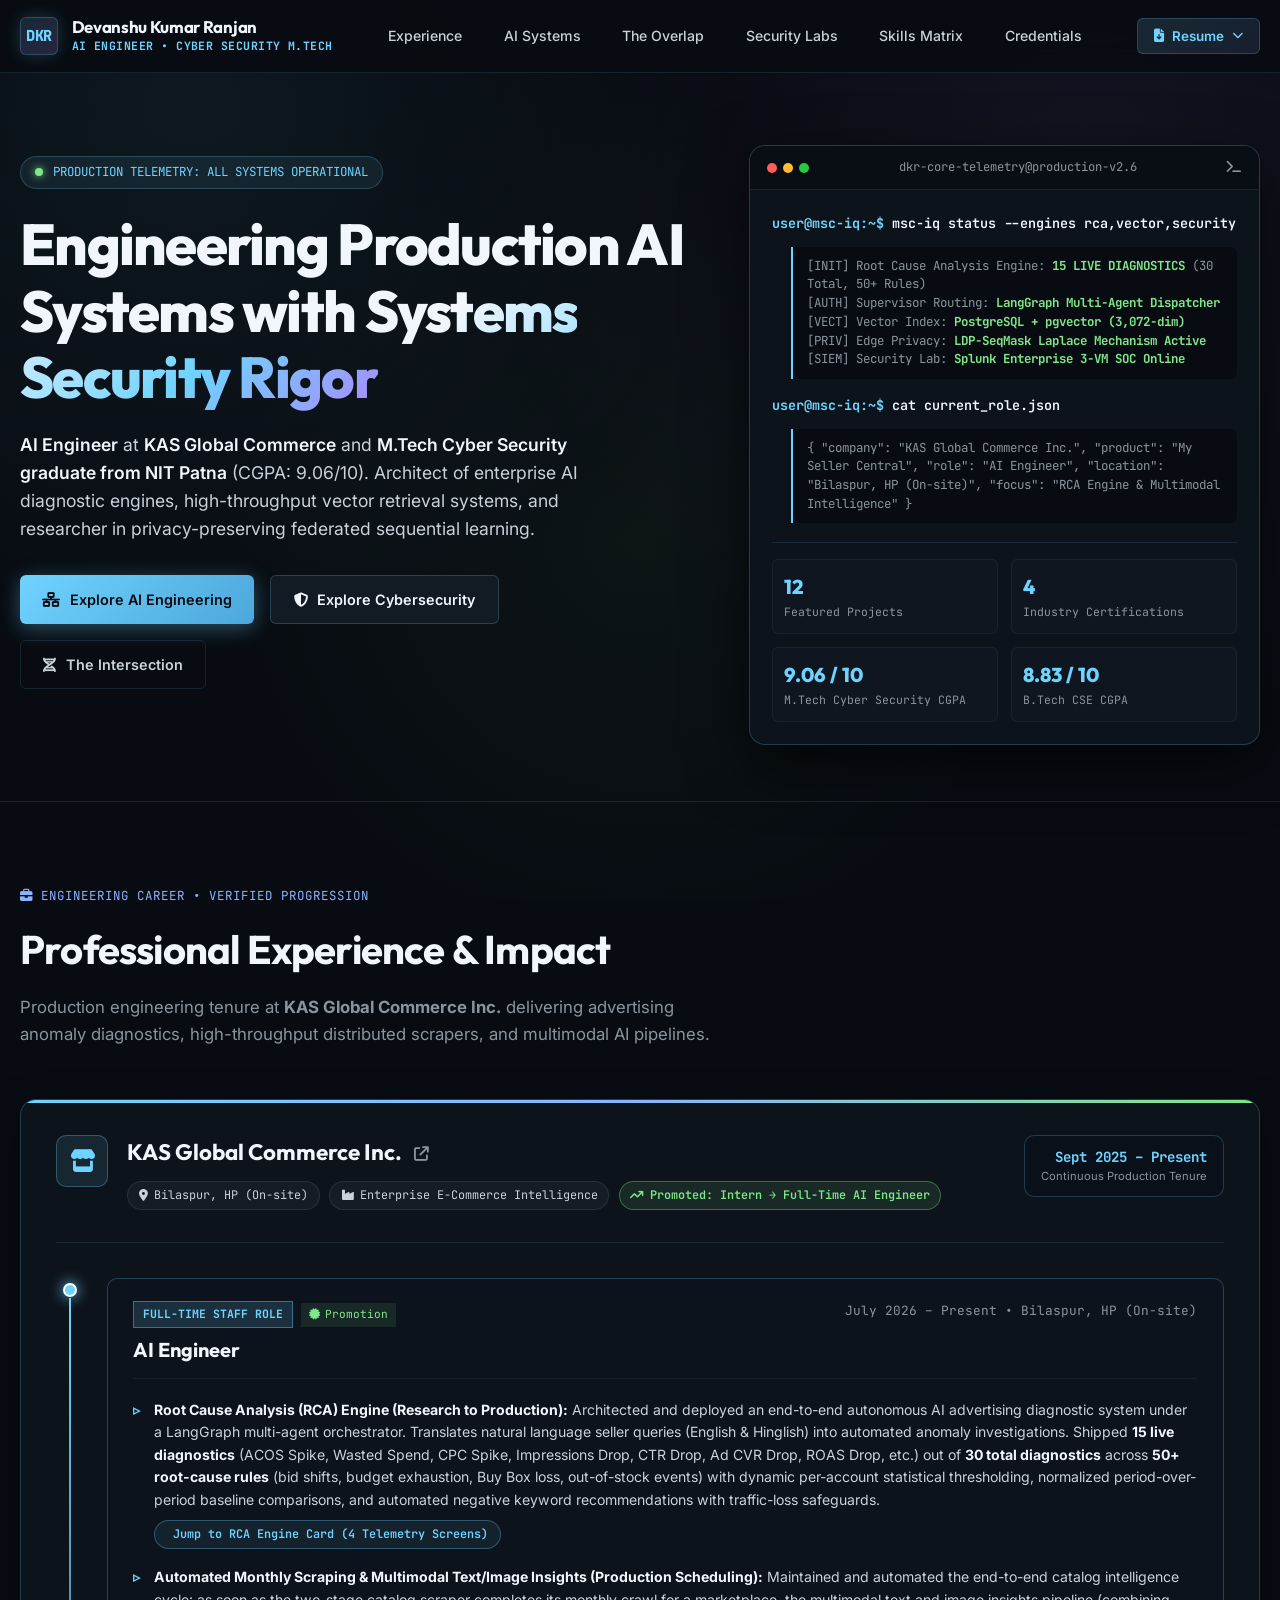
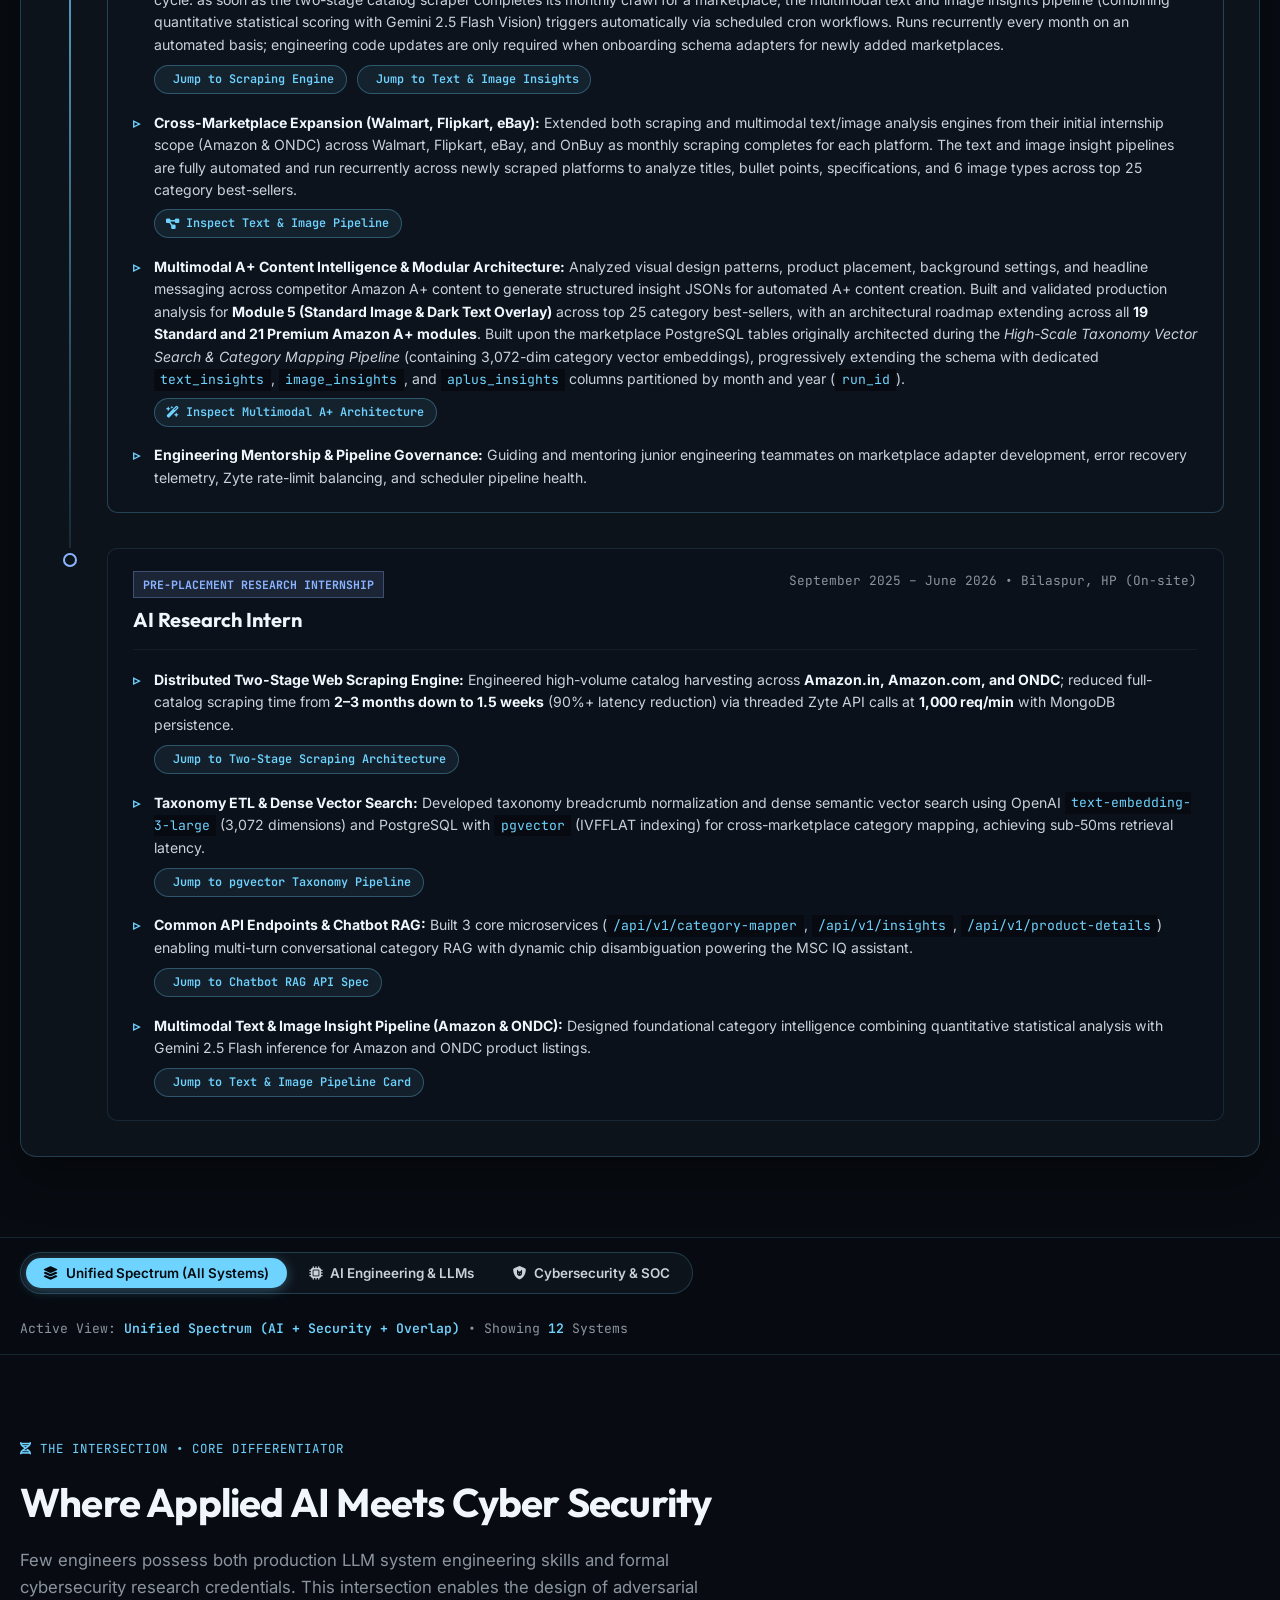
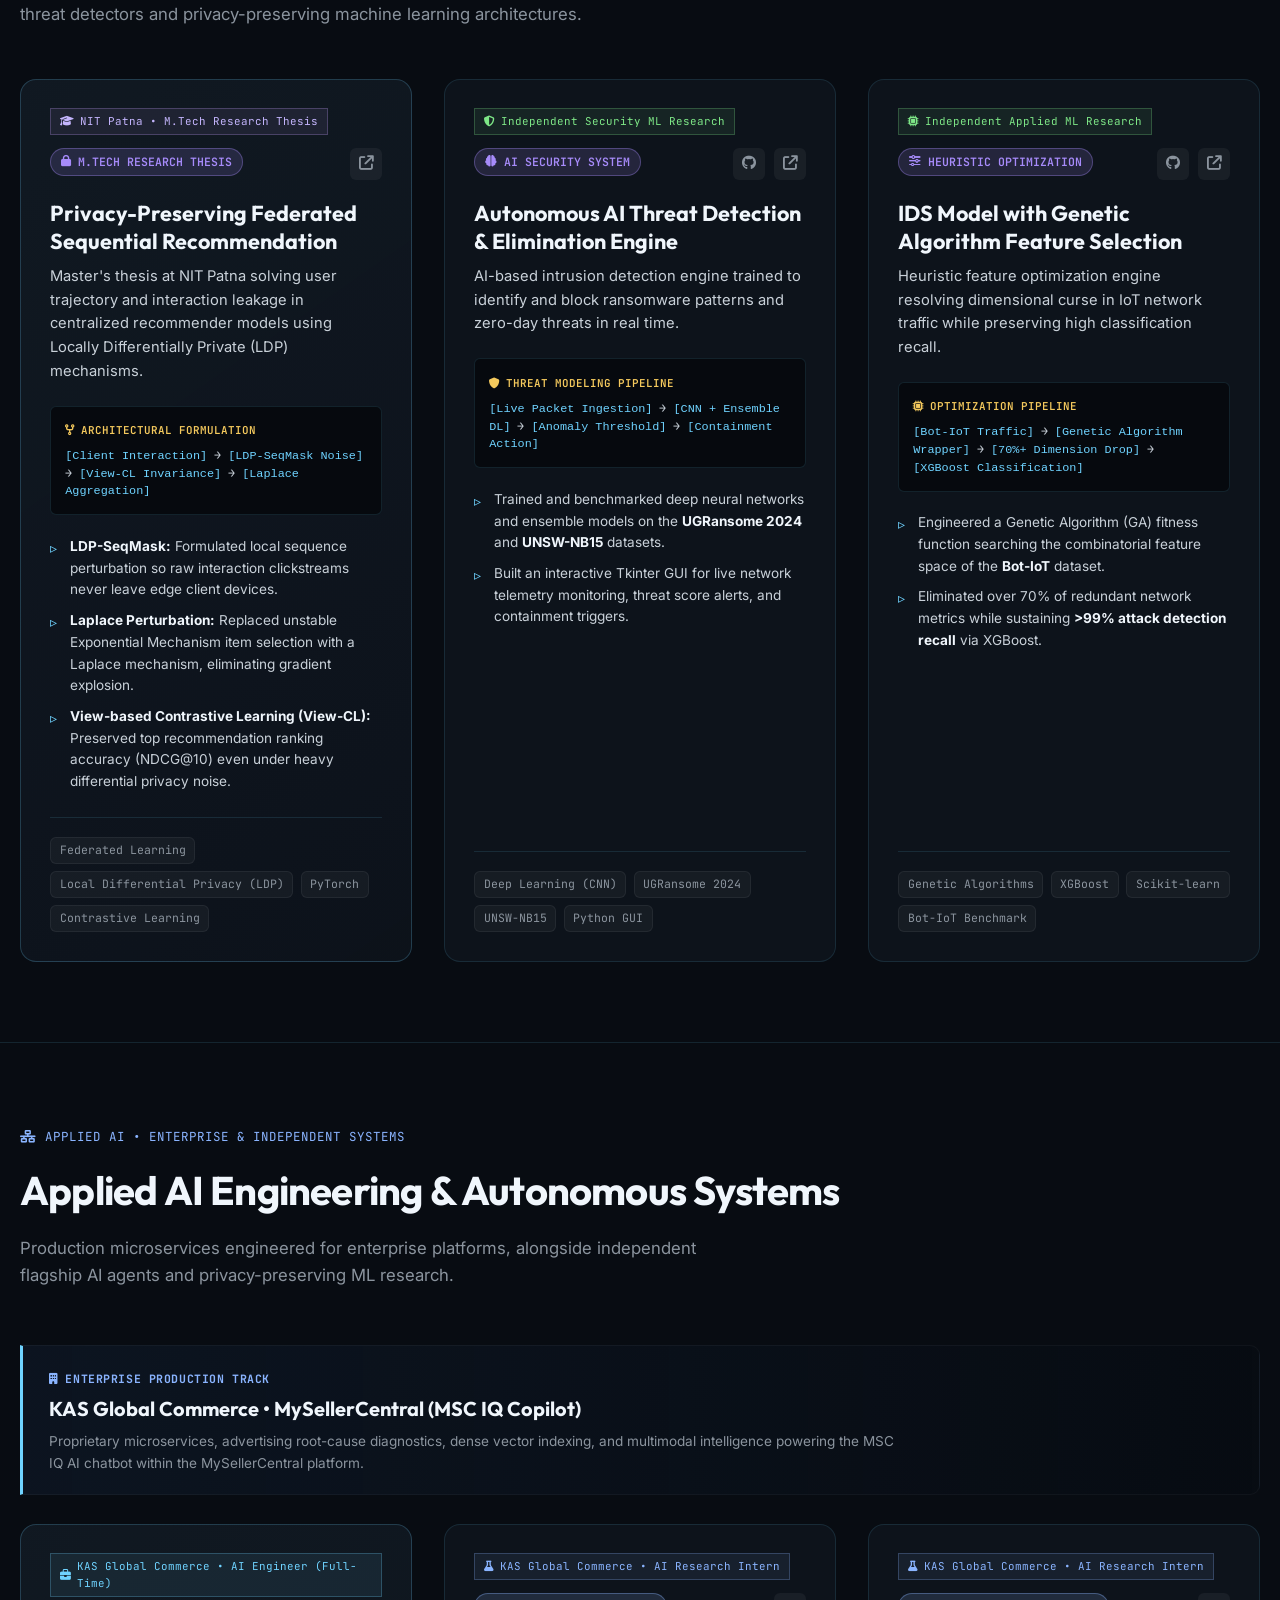
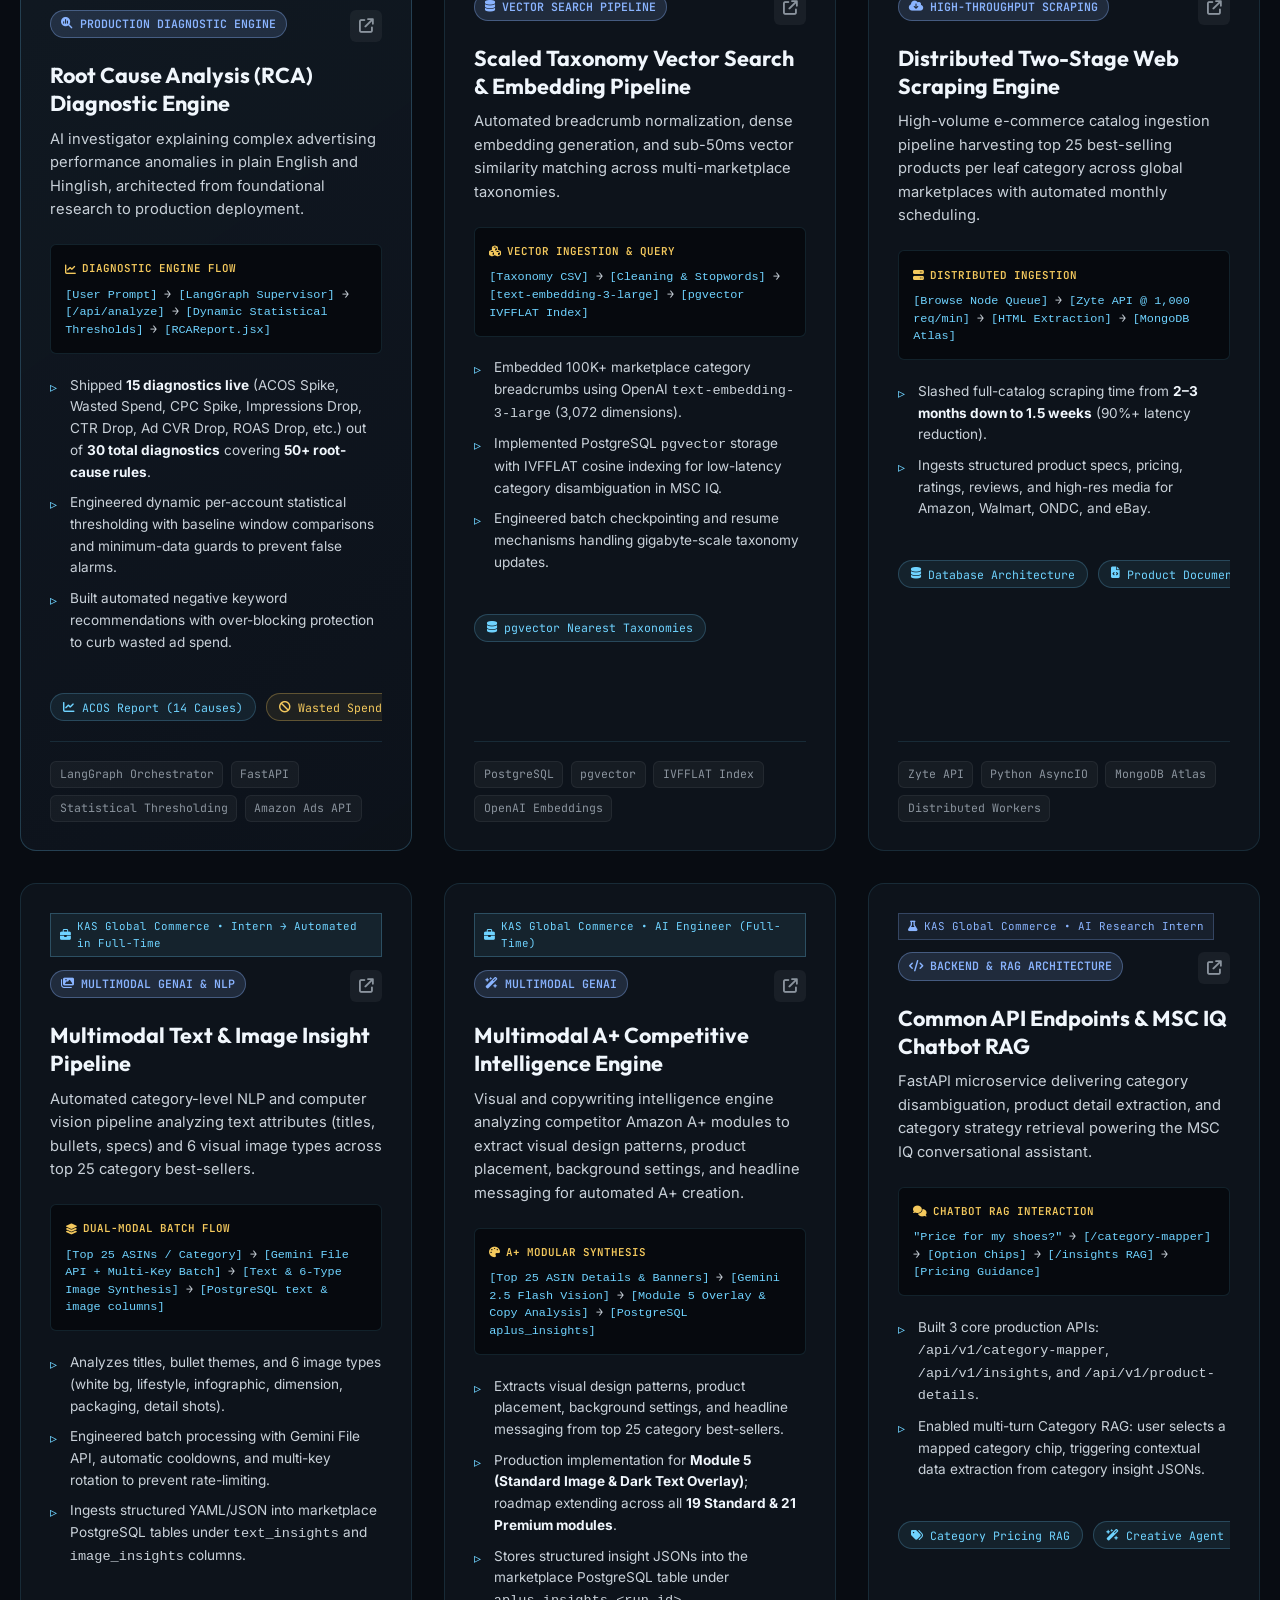
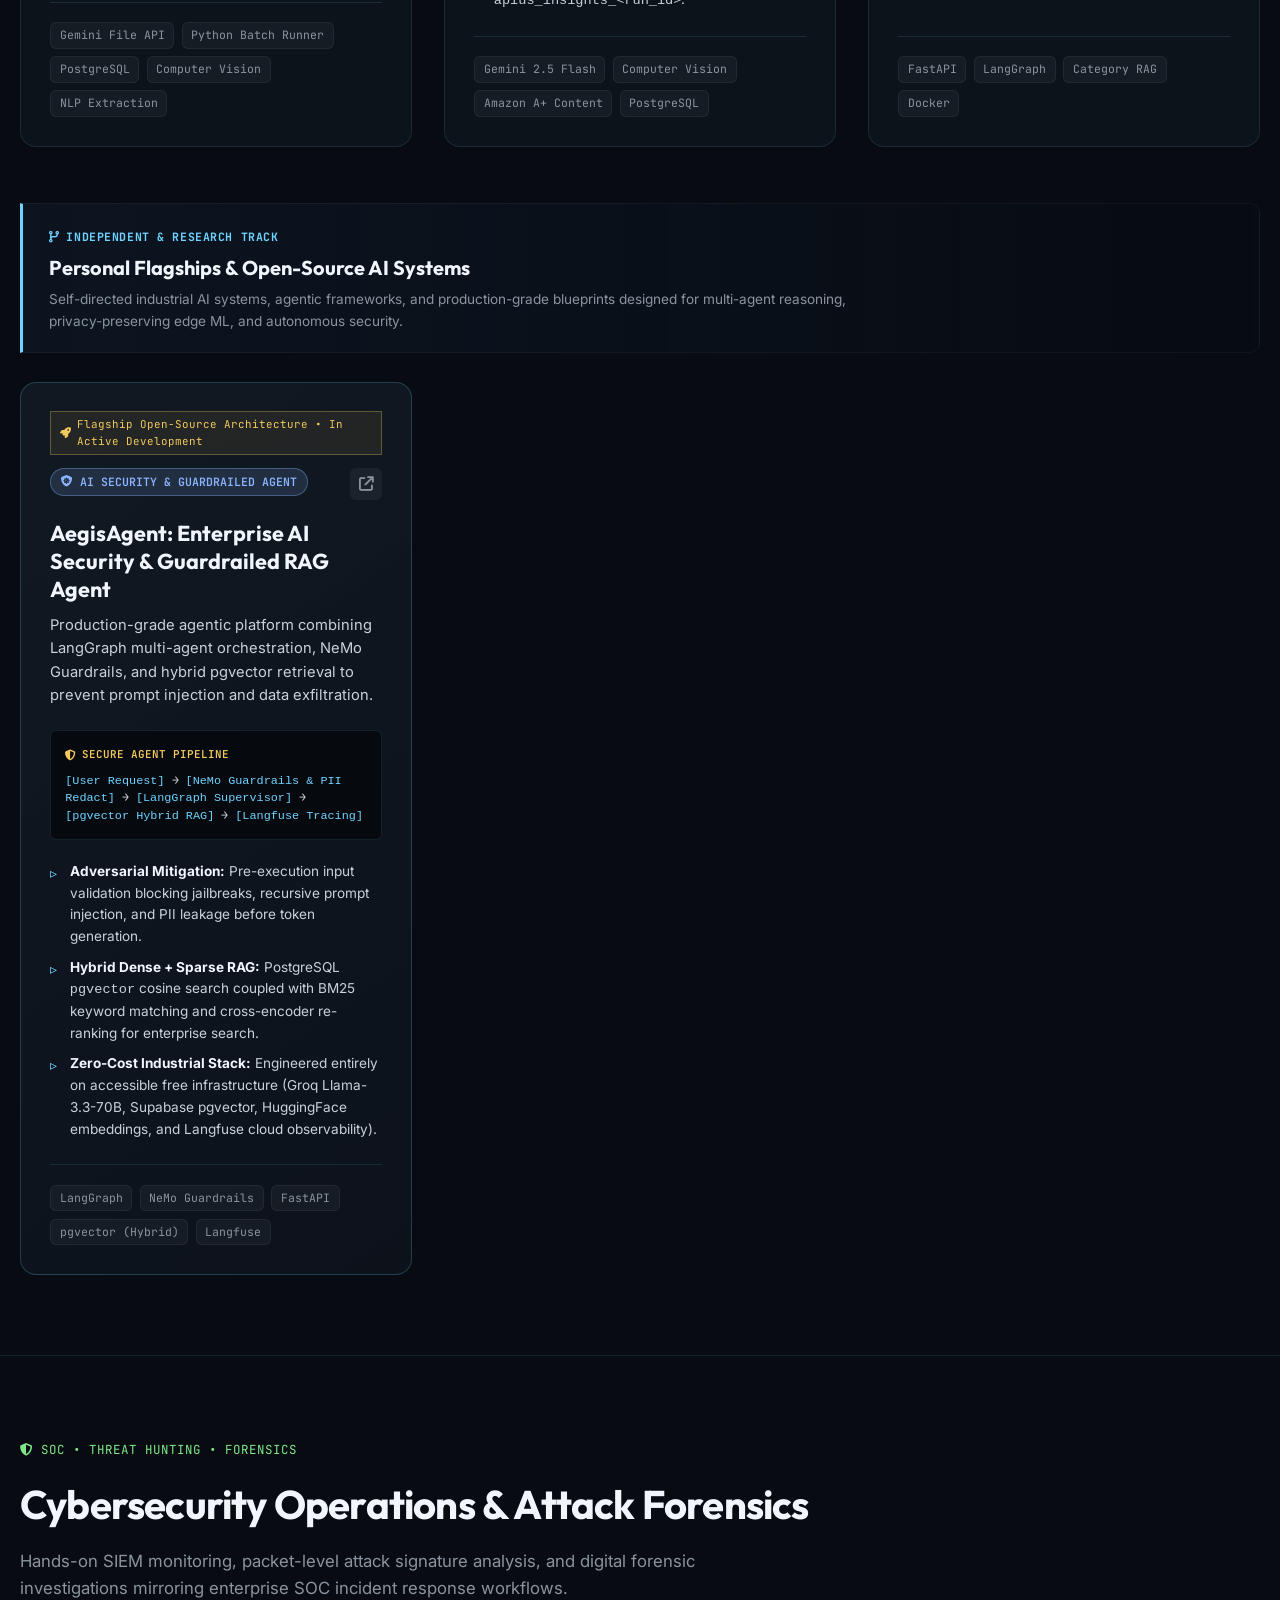
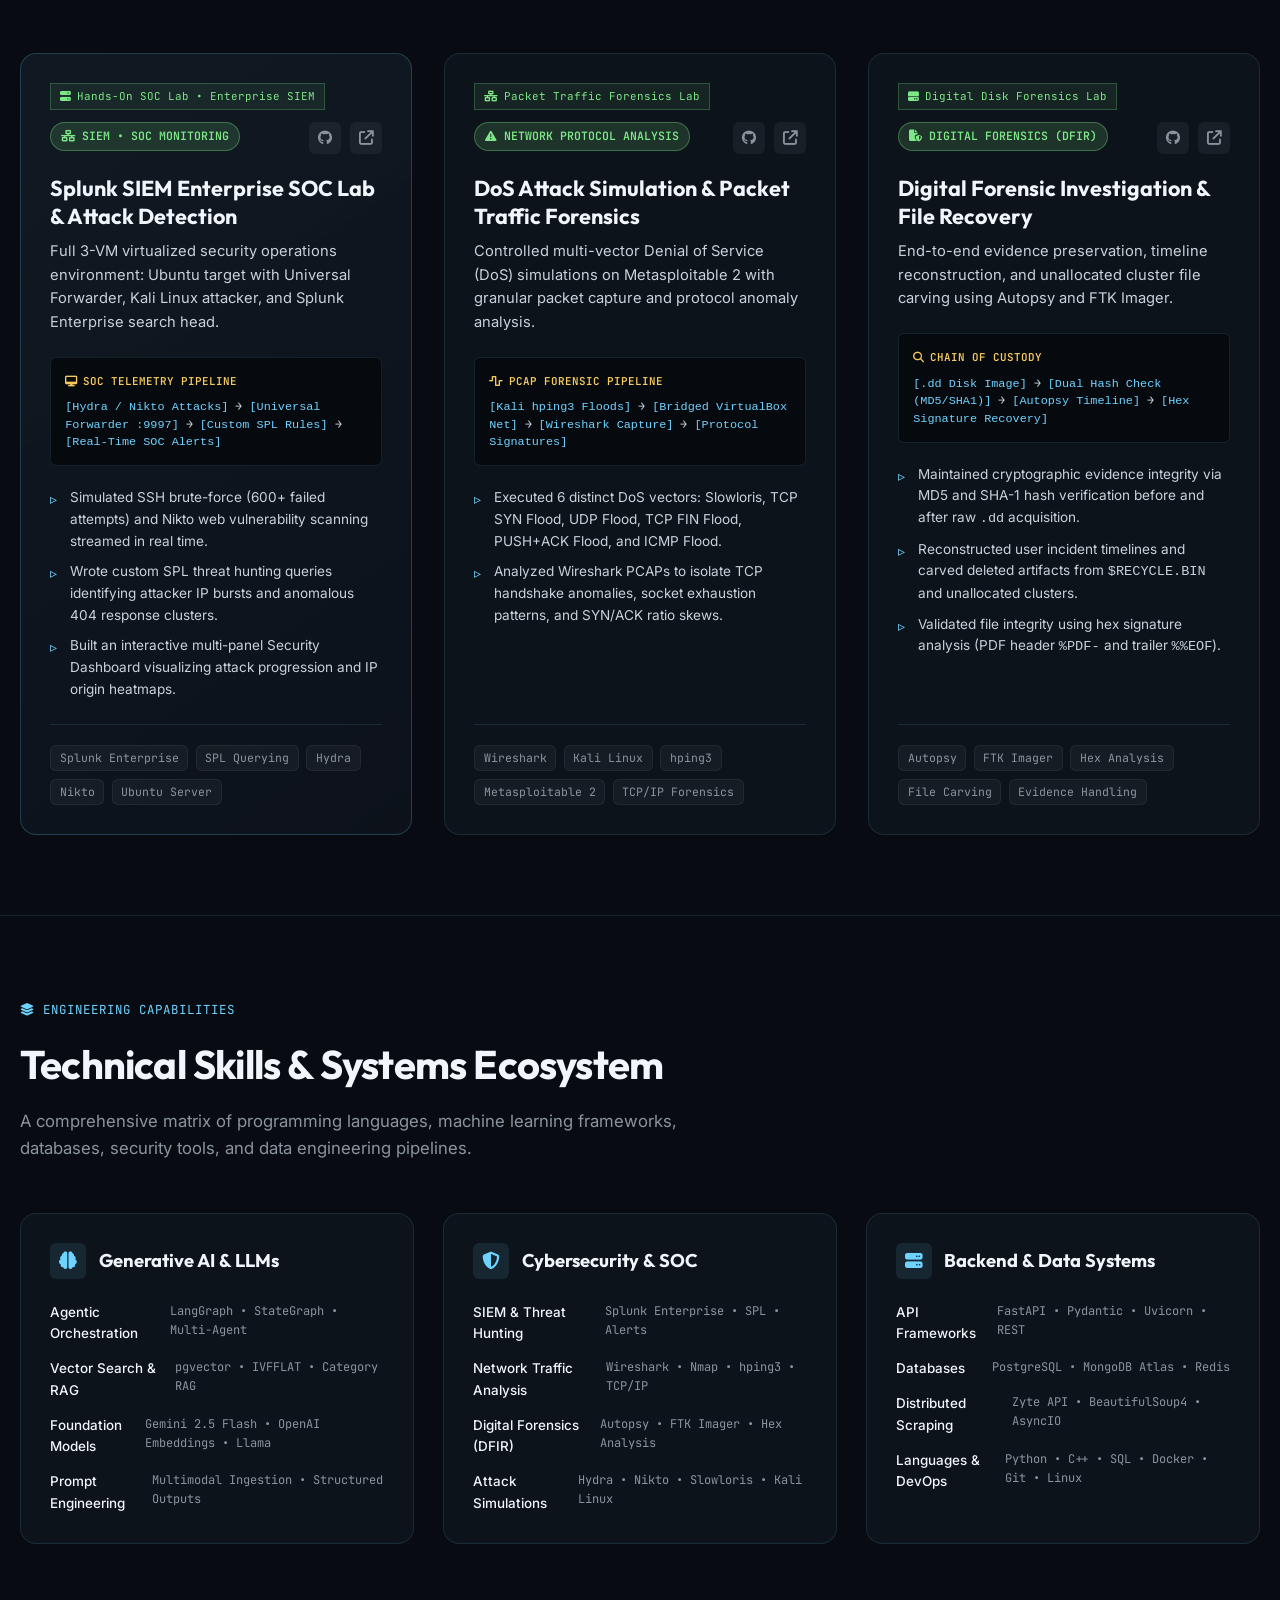
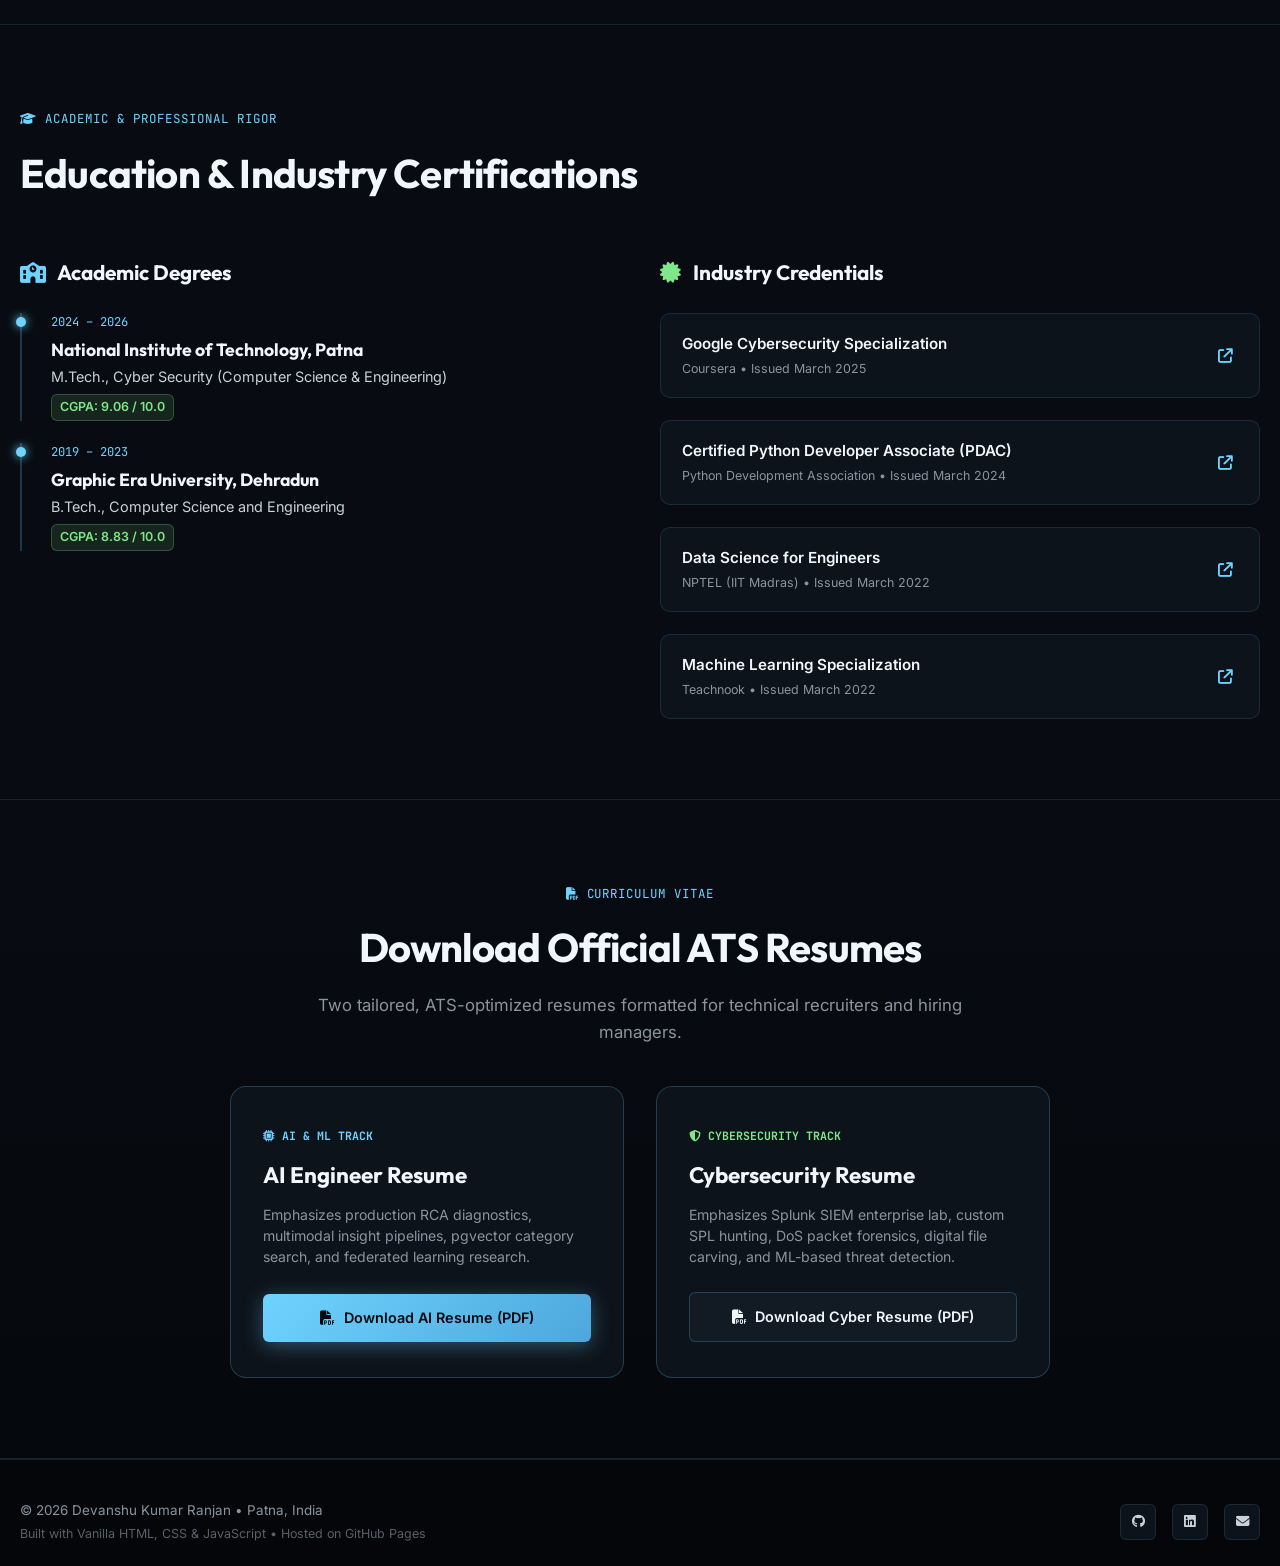
==== index.html @ bfce2e18 "fix: replace unrendered LaTeX formula in RCA card with clean statistical thresholding terminology" ====
<!DOCTYPE html>
<html lang="en">
<head>
  <meta charset="UTF-8">
  <meta name="viewport" content="width=device-width, initial-scale=1.0">
  <title>Devanshu Kumar Ranjan | AI Engineer & Cyber Security Specialist</title>
  <meta name="description" content="Production AI Engineer and M.Tech Cyber Security graduate from NIT Patna. Specialized in enterprise LLM diagnostics, vector search, distributed data pipelines, and privacy-preserving federated learning.">
  <meta name="author" content="Devanshu Kumar Ranjan">
  <link rel="icon" type="image/svg+xml" href="favicon.svg">

  <!-- Google Fonts -->
  <link rel="preconnect" href="https://fonts.googleapis.com">
  <link rel="preconnect" href="https://fonts.gstatic.com" crossorigin>
  <link href="https://fonts.googleapis.com/css2?family=Inter:wght@400;500;600;700&family=JetBrains+Mono:wght@400;500;700&family=Outfit:wght@600;700;800&display=swap" rel="stylesheet">

  <!-- FontAwesome Icons -->
  <link rel="stylesheet" href="https://cdnjs.cloudflare.com/ajax/libs/font-awesome/6.4.0/css/all.min.css">

  <!-- Custom Styles -->
  <link rel="stylesheet" href="style.css">
</head>
<body>

  <!-- ========================================================================
       SITE HEADER & NAVIGATION
       ======================================================================== -->
  <header class="site-header">
    <div class="container nav-container">
      <a href="#hero" class="brand" aria-label="Devanshu Kumar Ranjan Home">
        <div class="brand-icon">DKR</div>
        <div class="brand-text">
          <span class="brand-name">Devanshu Kumar Ranjan</span>
          <span class="brand-role">AI Engineer &bull; Cyber Security M.Tech</span>
        </div>
      </a>

      <nav aria-label="Main Navigation">
        <ul class="nav-links">
          <li><a href="#experience" class="nav-link">Experience</a></li>
          <li><a href="#ai-systems" class="nav-link">AI Systems</a></li>
          <li><a href="#intersection" class="nav-link">The Overlap</a></li>
          <li><a href="#security-labs" class="nav-link">Security Labs</a></li>
          <li><a href="#skills" class="nav-link">Skills Matrix</a></li>
          <li><a href="#credentials" class="nav-link">Credentials</a></li>
        </ul>
      </nav>

      <div class="nav-actions">
        <!-- Dual Resume Dropdown -->
        <div class="dropdown">
          <button class="btn-resume" id="resumeDropdownToggle" aria-haspopup="true" aria-expanded="false">
            <i class="fa-solid fa-file-arrow-down"></i>
            <span>Resume</span>
            <i class="fa-solid fa-chevron-down" style="font-size: 0.7rem;"></i>
          </button>
          <div class="dropdown-menu" aria-labelledby="resumeDropdownToggle">
            <a href="assets/resumes/Devanshu_AI_Resume.pdf" class="dropdown-item" download="Devanshu_AI_Resume.pdf" target="_blank" rel="noopener noreferrer">
              <i class="fa-solid fa-microchip" style="color: var(--ai-blue); margin-top: 3px;"></i>
              <div class="dropdown-item-content">
                <span class="dropdown-item-title">AI Engineer Resume (PDF)</span>
                <span class="dropdown-item-desc">Targeted for LLM, ML &amp; AI Systems Roles</span>
              </div>
            </a>
            <a href="assets/resumes/Devanshu_Cybersecurity_Resume.pdf" class="dropdown-item" download="Devanshu_Cybersecurity_Resume.pdf" target="_blank" rel="noopener noreferrer">
              <i class="fa-solid fa-shield-halved" style="color: var(--green); margin-top: 3px;"></i>
              <div class="dropdown-item-content">
                <span class="dropdown-item-title">Cybersecurity Resume (PDF)</span>
                <span class="dropdown-item-desc">Targeted for SOC, SIEM &amp; Security Roles</span>
              </div>
            </a>
          </div>
        </div>

        <button class="mobile-nav-toggle" aria-label="Toggle navigation menu">
          <i class="fa-solid fa-bars"></i>
        </button>
      </div>
    </div>
  </header>

  <main>
    <!-- ========================================================================
         HERO SECTION: COMMAND CENTER
         ======================================================================== -->
    <section class="hero-section" id="hero">
      <div class="container hero-grid">
        <div class="hero-content">
          <div class="hero-badge-wrap">
            <div class="status-dot"></div>
            <span>PRODUCTION TELEMETRY: ALL SYSTEMS OPERATIONAL</span>
          </div>

          <h1 class="hero-title">
            Engineering Production AI Systems with <span class="hero-gradient-text">Systems Security Rigor</span>
          </h1>

          <p class="hero-subtitle">
            <strong>AI Engineer</strong> at <strong>KAS Global Commerce</strong> and <strong>M.Tech Cyber Security graduate from NIT Patna</strong> (CGPA: 9.06/10). Architect of enterprise AI diagnostic engines, high-throughput vector retrieval systems, and researcher in privacy-preserving federated sequential learning.
          </p>

          <div class="hero-ctas">
            <a href="#ai-systems" class="btn btn-primary">
              <i class="fa-solid fa-network-wired"></i>
              <span>Explore AI Engineering</span>
            </a>
            <a href="#security-labs" class="btn btn-secondary">
              <i class="fa-solid fa-shield-halved"></i>
              <span>Explore Cybersecurity</span>
            </a>
            <a href="#intersection" class="btn btn-outline">
              <i class="fa-solid fa-dna"></i>
              <span>The Intersection</span>
            </a>
          </div>
        </div>

        <!-- Hero Terminal Telemetry Card -->
        <div class="hero-terminal-card">
          <div class="terminal-header">
            <div class="terminal-dots">
              <div class="terminal-dot dot-red"></div>
              <div class="terminal-dot dot-yellow"></div>
              <div class="terminal-dot dot-green"></div>
            </div>
            <div class="terminal-title">dkr-core-telemetry@production-v2.6</div>
            <i class="fa-solid fa-terminal" style="color: var(--text-muted); font-size: 0.8rem;"></i>
          </div>
          <div class="terminal-body">
            <div class="terminal-line">
              <span class="term-prompt">user@msc-iq:~$</span>
              <span class="term-cmd">msc-iq status --engines rca,vector,security</span>
            </div>
            <div class="term-output">
              [INIT] Root Cause Analysis Engine: <b>15 LIVE DIAGNOSTICS</b> (30 Total, 50+ Rules)<br>
              [AUTH] Supervisor Routing: <b>LangGraph Multi-Agent Dispatcher</b><br>
              [VECT] Vector Index: <b>PostgreSQL + pgvector (3,072-dim)</b><br>
              [PRIV] Edge Privacy: <b>LDP-SeqMask Laplace Mechanism Active</b><br>
              [SIEM] Security Lab: <b>Splunk Enterprise 3-VM SOC Online</b>
            </div>
            <div class="terminal-line">
              <span class="term-prompt">user@msc-iq:~$</span>
              <span class="term-cmd">cat current_role.json</span>
            </div>
            <div class="term-output">
              { "company": "KAS Global Commerce Inc.", "product": "My Seller Central", "role": "AI Engineer", "location": "Bilaspur, HP (On-site)", "focus": "RCA Engine &amp; Multimodal Intelligence" }
            </div>

            <div class="term-metric-strip">
              <div class="metric-item">
                <div class="metric-num">12</div>
                <div class="metric-lbl">Featured Projects</div>
              </div>
              <div class="metric-item">
                <div class="metric-num">4</div>
                <div class="metric-lbl">Industry Certifications</div>
              </div>
              <div class="metric-item">
                <div class="metric-num">9.06 / 10</div>
                <div class="metric-lbl">M.Tech Cyber Security CGPA</div>
              </div>
              <div class="metric-item">
                <div class="metric-num">8.83 / 10</div>
                <div class="metric-lbl">B.Tech CSE CGPA</div>
              </div>
            </div>
          </div>
        </div>
      </div>
    </section>

    <!-- ========================================================================
         CAREER EXPERIENCE & PROGRESSION SECTION
         ======================================================================== -->
    <section id="experience">
      <div class="container">
        <div class="section-header">
          <div class="section-tag tag-ai">
            <i class="fa-solid fa-briefcase"></i>
            <span>Engineering Career &bull; Verified Progression</span>
          </div>
          <h2 class="section-title">Professional Experience &amp; Impact</h2>
          <p class="section-desc">
            Production engineering tenure at <strong>KAS Global Commerce Inc.</strong> delivering advertising anomaly diagnostics, high-throughput distributed scrapers, and multimodal AI pipelines.
          </p>
        </div>

        <div class="experience-card">
          <!-- Company Header -->
          <div class="experience-company-header">
            <div class="company-brand-info">
              <div class="company-logo-badge">
                <i class="fa-solid fa-store"></i>
              </div>
              <div>
                <div class="company-name-row">
                  <h3 class="company-name">KAS Global Commerce Inc.</h3>
                  <a href="https://www.kascommerce.com/" target="_blank" rel="noopener noreferrer" class="company-link" title="Visit KAS Global Commerce">
                    <i class="fa-solid fa-arrow-up-right-from-square"></i>
                  </a>
                </div>
                <div class="company-meta-row">
                  <span class="meta-pill"><i class="fa-solid fa-location-dot"></i> Bilaspur, HP (On-site)</span>
                  <span class="meta-pill"><i class="fa-solid fa-industry"></i> Enterprise E-Commerce Intelligence</span>
                  <span class="meta-pill promo-pill"><i class="fa-solid fa-arrow-trend-up"></i> Promoted: Intern &rarr; Full-Time AI Engineer</span>
                </div>
              </div>
            </div>
            <div class="company-tenure-badge">
              <span class="tenure-time">Sept 2025 – Present</span>
              <span class="tenure-label">Continuous Production Tenure</span>
            </div>
          </div>

          <!-- Progression Timeline -->
          <div class="career-timeline">
            <!-- Node 1: AI Engineer (Full-Time) -->
            <div class="timeline-entry active-role">
              <div class="timeline-marker">
                <div class="marker-dot current"></div>
                <div class="marker-line"></div>
              </div>
              <div class="timeline-body">
                <div class="role-header">
                  <div>
                    <div class="role-badge-row">
                      <span class="role-level-badge badge-fulltime">Full-Time Staff Role</span>
                      <span class="role-promotion-tag"><i class="fa-solid fa-certificate"></i> Promotion</span>
                    </div>
                    <h4 class="role-title">AI Engineer</h4>
                  </div>
                  <div class="role-period">July 2026 – Present &bull; Bilaspur, HP (On-site)</div>
                </div>

                <ul class="role-bullet-list">
                  <li>
                    <strong>Root Cause Analysis (RCA) Engine (Research to Production):</strong> Architected and deployed an end-to-end autonomous AI advertising diagnostic system under a LangGraph multi-agent orchestrator. Translates natural language seller queries (English &amp; Hinglish) into automated anomaly investigations. Shipped <strong>15 live diagnostics</strong> (ACOS Spike, Wasted Spend, CPC Spike, Impressions Drop, CTR Drop, Ad CVR Drop, ROAS Drop, etc.) out of <strong>30 total diagnostics</strong> across <strong>50+ root-cause rules</strong> (bid shifts, budget exhaustion, Buy Box loss, out-of-stock events) with dynamic per-account statistical thresholding, normalized period-over-period baseline comparisons, and automated negative keyword recommendations with traffic-loss safeguards.
                    <div class="exp-jump-row">
                      <a href="#proj-rca-engine" class="exp-jump-pill" data-target="proj-rca-engine">
                        <i class="fa-solid fa-arrow-down-right"></i> Jump to RCA Engine Card (4 Telemetry Screens)
                      </a>
                    </div>
                  </li>
                  <li>
                    <strong>Automated Monthly Scraping &amp; Multimodal Text/Image Insights (Production Scheduling):</strong> Maintained and automated the end-to-end catalog intelligence cycle: as soon as the two-stage catalog scraper completes its monthly crawl for a marketplace, the multimodal text and image insights pipeline (combining quantitative statistical scoring with Gemini 2.5 Flash Vision) triggers automatically via scheduled cron workflows. Runs recurrently every month on an automated basis; engineering code updates are only required when onboarding schema adapters for newly added marketplaces.
                    <div class="exp-jump-row">
                      <a href="#proj-scraper-engine" class="exp-jump-pill" data-target="proj-scraper-engine">
                        <i class="fa-solid fa-arrow-down-right"></i> Jump to Scraping Engine
                      </a>
                      <a href="#proj-text-image-insights" class="exp-jump-pill" data-target="proj-text-image-insights" style="margin-left: 0.4rem;">
                        <i class="fa-solid fa-arrow-down-right"></i> Jump to Text &amp; Image Insights
                      </a>
                    </div>
                  </li>
                  <li>
                    <strong>Cross-Marketplace Expansion (Walmart, Flipkart, eBay):</strong> Extended both scraping and multimodal text/image analysis engines from their initial internship scope (Amazon &amp; ONDC) across Walmart, Flipkart, eBay, and OnBuy as monthly scraping completes for each platform. The text and image insight pipelines are fully automated and run recurrently across newly scraped platforms to analyze titles, bullet points, specifications, and 6 image types across top 25 category best-sellers.
                    <div class="exp-jump-row">
                      <a href="#proj-text-image-insights" class="exp-jump-pill" data-target="proj-text-image-insights">
                        <i class="fa-solid fa-diagram-project"></i> Inspect Text &amp; Image Pipeline
                      </a>
                    </div>
                  </li>
                  <li>
                    <strong>Multimodal A+ Content Intelligence &amp; Modular Architecture:</strong> Analyzed visual design patterns, product placement, background settings, and headline messaging across competitor Amazon A+ content to generate structured insight JSONs for automated A+ content creation. Built and validated production analysis for <strong>Module 5 (Standard Image &amp; Dark Text Overlay)</strong> across top 25 category best-sellers, with an architectural roadmap extending across all <strong>19 Standard and 21 Premium Amazon A+ modules</strong>. Built upon the marketplace PostgreSQL tables originally architected during the <em>High-Scale Taxonomy Vector Search &amp; Category Mapping Pipeline</em> (containing 3,072-dim category vector embeddings), progressively extending the schema with dedicated <code>text_insights</code>, <code>image_insights</code>, and <code>aplus_insights</code> columns partitioned by month and year (<code>run_id</code>).
                    <div class="exp-jump-row">
                      <a href="#proj-aplus-engine" class="exp-jump-pill" data-target="proj-aplus-engine">
                        <i class="fa-solid fa-wand-magic-sparkles"></i> Inspect Multimodal A+ Architecture
                      </a>
                    </div>
                  </li>
                  <li>
                    <strong>Engineering Mentorship &amp; Pipeline Governance:</strong> Guiding and mentoring junior engineering teammates on marketplace adapter development, error recovery telemetry, Zyte rate-limit balancing, and scheduler pipeline health.
                  </li>
                </ul>
              </div>
            </div>

            <!-- Node 2: AI Research Intern -->
            <div class="timeline-entry">
              <div class="timeline-marker">
                <div class="marker-dot"></div>
              </div>
              <div class="timeline-body">
                <div class="role-header">
                  <div>
                    <div class="role-badge-row">
                      <span class="role-level-badge badge-intern">Pre-Placement Research Internship</span>
                    </div>
                    <h4 class="role-title">AI Research Intern</h4>
                  </div>
                  <div class="role-period">September 2025 – June 2026 &bull; Bilaspur, HP (On-site)</div>
                </div>

                <ul class="role-bullet-list">
                  <li>
                    <strong>Distributed Two-Stage Web Scraping Engine:</strong> Engineered high-volume catalog harvesting across <strong>Amazon.in, Amazon.com, and ONDC</strong>; reduced full-catalog scraping time from <strong>2–3 months down to 1.5 weeks</strong> (90%+ latency reduction) via threaded Zyte API calls at <strong>1,000 req/min</strong> with MongoDB persistence.
                    <div class="exp-jump-row">
                      <a href="#proj-scraper-engine" class="exp-jump-pill" data-target="proj-scraper-engine">
                        <i class="fa-solid fa-arrow-down-right"></i> Jump to Two-Stage Scraping Architecture
                      </a>
                    </div>
                  </li>
                  <li>
                    <strong>Taxonomy ETL &amp; Dense Vector Search:</strong> Developed taxonomy breadcrumb normalization and dense semantic vector search using OpenAI <code>text-embedding-3-large</code> (3,072 dimensions) and PostgreSQL with <code>pgvector</code> (IVFFLAT indexing) for cross-marketplace category mapping, achieving sub-50ms retrieval latency.
                    <div class="exp-jump-row">
                      <a href="#proj-vector-taxonomy" class="exp-jump-pill" data-target="proj-vector-taxonomy">
                        <i class="fa-solid fa-arrow-down-right"></i> Jump to pgvector Taxonomy Pipeline
                      </a>
                    </div>
                  </li>
                  <li>
                    <strong>Common API Endpoints &amp; Chatbot RAG:</strong> Built 3 core microservices (<code>/api/v1/category-mapper</code>, <code>/api/v1/insights</code>, <code>/api/v1/product-details</code>) enabling multi-turn conversational category RAG with dynamic chip disambiguation powering the MSC IQ assistant.
                    <div class="exp-jump-row">
                      <a href="#proj-common-api" class="exp-jump-pill" data-target="proj-common-api">
                        <i class="fa-solid fa-arrow-down-right"></i> Jump to Chatbot RAG API Spec
                      </a>
                    </div>
                  </li>
                  <li>
                    <strong>Multimodal Text &amp; Image Insight Pipeline (Amazon &amp; ONDC):</strong> Designed foundational category intelligence combining quantitative statistical analysis with Gemini 2.5 Flash inference for Amazon and ONDC product listings.
                    <div class="exp-jump-row">
                      <a href="#proj-text-image-insights" class="exp-jump-pill" data-target="proj-text-image-insights">
                        <i class="fa-solid fa-arrow-down-right"></i> Jump to Text &amp; Image Pipeline Card
                      </a>
                    </div>
                  </li>
                </ul>
              </div>
            </div>
          </div>
        </div>
      </div>
    </section>

    <!-- ========================================================================
         INTERACTIVE SPECTRUM CONTROLLER (MODE SWITCHER)
         ======================================================================== -->
    <div class="mode-switcher-bar">
      <div class="container mode-switcher-container">
        <div class="mode-tabs" role="tablist" aria-label="Portfolio Track Filter">
          <button class="mode-tab active" data-mode="all" role="tab" aria-selected="true">
            <i class="fa-solid fa-layer-group"></i>
            <span>Unified Spectrum (All Systems)</span>
          </button>
          <button class="mode-tab" data-mode="ai" role="tab" aria-selected="false">
            <i class="fa-solid fa-microchip"></i>
            <span>AI Engineering &amp; LLMs</span>
          </button>
          <button class="mode-tab" data-mode="security" role="tab" aria-selected="false">
            <i class="fa-solid fa-shield-cat"></i>
            <span>Cybersecurity &amp; SOC</span>
          </button>
        </div>

        <div class="mode-indicator-text">
          Active View: <span id="currentModeLabel">Unified Spectrum (AI + Security + Overlap)</span> &bull; Showing <span id="visibleProjectCount">12</span> Systems
        </div>
      </div>
    </div>

    <!-- ========================================================================
         SECTION 1: THE INTERSECTION (CORE EDGE / OVERLAP)
         ======================================================================== -->
    <section id="intersection">
      <div class="container">
        <div class="section-header">
          <div class="section-tag">
            <i class="fa-solid fa-dna"></i>
            <span>The Intersection &bull; Core Differentiator</span>
          </div>
          <h2 class="section-title">Where Applied AI Meets Cyber Security</h2>
          <p class="section-desc">
            Few engineers possess both production LLM system engineering skills and formal cybersecurity research credentials. This intersection enables the design of adversarial threat detectors and privacy-preserving machine learning architectures.
          </p>
        </div>

        <div class="cards-grid">
          <!-- Project 1: M.Tech Dissertation -->
          <article class="project-card featured-card" id="proj-thesis-recsys" data-category="overlap" data-project="mtech-dissertation">
            <div class="provenance-badge badge-research">
              <i class="fa-solid fa-graduation-cap"></i> NIT Patna &bull; M.Tech Research Thesis
            </div>
            <div class="project-card-header">
              <span class="project-type-badge badge-overlap">
                <i class="fa-solid fa-lock"></i>
                M.Tech Research Thesis
              </span>
              <div class="project-links">
                <button class="project-icon-link inspect-spec-btn" data-project="mtech-dissertation" title="Inspect Deep-Dive Case Study">
                  <i class="fa-solid fa-arrow-up-right-from-square"></i>
                </button>
              </div>
            </div>

            <h3 class="project-title">Privacy-Preserving Federated Sequential Recommendation</h3>
            <p class="project-desc">
              Master's thesis at NIT Patna solving user trajectory and interaction leakage in centralized recommender models using Locally Differentially Private (LDP) mechanisms.
            </p>

            <div class="blueprint-box">
              <div class="blueprint-badge"><i class="fa-solid fa-code-fork"></i> ARCHITECTURAL FORMULATION</div>
              <div class="blueprint-flow">
                <code>[Client Interaction]</code> &rarr; <code>[LDP-SeqMask Noise]</code> &rarr; <code>[View-CL Invariance]</code> &rarr; <code>[Laplace Aggregation]</code>
              </div>
            </div>

            <ul class="project-highlights">
              <li><strong>LDP-SeqMask:</strong> Formulated local sequence perturbation so raw interaction clickstreams never leave edge client devices.</li>
              <li><strong>Laplace Perturbation:</strong> Replaced unstable Exponential Mechanism item selection with a Laplace mechanism, eliminating gradient explosion.</li>
              <li><strong>View-based Contrastive Learning (View-CL):</strong> Preserved top recommendation ranking accuracy (NDCG@10) even under heavy differential privacy noise.</li>
            </ul>

            <div class="tech-stack">
              <span class="tech-tag">Federated Learning</span>
              <span class="tech-tag">Local Differential Privacy (LDP)</span>
              <span class="tech-tag">PyTorch</span>
              <span class="tech-tag">Contrastive Learning</span>
            </div>
          </article>

          <!-- Project 2: Autonomous AI Threat Detection Engine -->
          <article class="project-card" id="proj-ai-threat-engine" data-category="overlap" data-project="hermes-ids">
            <div class="provenance-badge badge-personal">
              <i class="fa-solid fa-shield-halved"></i> Independent Security ML Research
            </div>
            <div class="project-card-header">
              <span class="project-type-badge badge-overlap">
                <i class="fa-solid fa-brain"></i>
                AI Security System
              </span>
              <div class="project-links">
                <a href="https://github.com/devanshukranjan/AI-Cybersecurity-Portfolio/tree/main/ai-intrusion-detection/hermes-ids" target="_blank" rel="noopener noreferrer" class="project-icon-link" title="GitHub Repository">
                  <i class="fa-brands fa-github"></i>
                </a>
                <button class="project-icon-link inspect-spec-btn" data-project="hermes-ids" title="Inspect Deep-Dive Case Study">
                  <i class="fa-solid fa-arrow-up-right-from-square"></i>
                </button>
              </div>
            </div>

            <h3 class="project-title">Autonomous AI Threat Detection &amp; Elimination Engine</h3>
            <p class="project-desc">
              AI-based intrusion detection engine trained to identify and block ransomware patterns and zero-day threats in real time.
            </p>

            <div class="blueprint-box">
              <div class="blueprint-badge"><i class="fa-solid fa-shield"></i> THREAT MODELING PIPELINE</div>
              <div class="blueprint-flow">
                <code>[Live Packet Ingestion]</code> &rarr; <code>[CNN + Ensemble DL]</code> &rarr; <code>[Anomaly Threshold]</code> &rarr; <code>[Containment Action]</code>
              </div>
            </div>

            <ul class="project-highlights">
              <li>Trained and benchmarked deep neural networks and ensemble models on the <strong>UGRansome 2024</strong> and <strong>UNSW-NB15</strong> datasets.</li>
              <li>Built an interactive Tkinter GUI for live network telemetry monitoring, threat score alerts, and containment triggers.</li>
            </ul>

            <div class="tech-stack">
              <span class="tech-tag">Deep Learning (CNN)</span>
              <span class="tech-tag">UGRansome 2024</span>
              <span class="tech-tag">UNSW-NB15</span>
              <span class="tech-tag">Python GUI</span>
            </div>
          </article>

          <!-- Project 3: GA-Optimized Bot-IoT IDS -->
          <article class="project-card" id="proj-ga-ids" data-category="overlap" data-project="bot-iot-ga-ids">
            <div class="provenance-badge badge-personal">
              <i class="fa-solid fa-microchip"></i> Independent Applied ML Research
            </div>
            <div class="project-card-header">
              <span class="project-type-badge badge-overlap">
                <i class="fa-solid fa-sliders"></i>
                Heuristic Optimization
              </span>
              <div class="project-links">
                <a href="https://github.com/devanshukranjan/AI-Cybersecurity-Portfolio/tree/main/ai-intrusion-detection/bot-iot-ga-ids" target="_blank" rel="noopener noreferrer" class="project-icon-link" title="GitHub Repository">
                  <i class="fa-brands fa-github"></i>
                </a>
                <button class="project-icon-link inspect-spec-btn" data-project="bot-iot-ga-ids" title="Inspect Deep-Dive Case Study">
                  <i class="fa-solid fa-arrow-up-right-from-square"></i>
                </button>
              </div>
            </div>

            <h3 class="project-title">IDS Model with Genetic Algorithm Feature Selection</h3>
            <p class="project-desc">
              Heuristic feature optimization engine resolving dimensional curse in IoT network traffic while preserving high classification recall.
            </p>

            <div class="blueprint-box">
              <div class="blueprint-badge"><i class="fa-solid fa-microchip"></i> OPTIMIZATION PIPELINE</div>
              <div class="blueprint-flow">
                <code>[Bot-IoT Traffic]</code> &rarr; <code>[Genetic Algorithm Wrapper]</code> &rarr; <code>[70%+ Dimension Drop]</code> &rarr; <code>[XGBoost Classification]</code>
              </div>
            </div>

            <ul class="project-highlights">
              <li>Engineered a Genetic Algorithm (GA) fitness function searching the combinatorial feature space of the <strong>Bot-IoT</strong> dataset.</li>
              <li>Eliminated over 70% of redundant network metrics while sustaining <strong>&gt;99% attack detection recall</strong> via XGBoost.</li>
            </ul>

            <div class="tech-stack">
              <span class="tech-tag">Genetic Algorithms</span>
              <span class="tech-tag">XGBoost</span>
              <span class="tech-tag">Scikit-learn</span>
              <span class="tech-tag">Bot-IoT Benchmark</span>
            </div>
          </article>
        </div>
      </div>
    </section>

    <!-- ========================================================================
         SECTION 2: APPLIED AI & PRODUCTION SYSTEMS (COMPANY CASE STUDIES)
         ======================================================================== -->
    <section id="ai-systems">
      <div class="container">
        <div class="section-header">
          <div class="section-tag tag-ai">
            <i class="fa-solid fa-network-wired"></i>
            <span>Applied AI &bull; Enterprise &amp; Independent Systems</span>
          </div>
          <h2 class="section-title">Applied AI Engineering &amp; Autonomous Systems</h2>
          <p class="section-desc">
            Production microservices engineered for enterprise platforms, alongside independent flagship AI agents and privacy-preserving ML research.
          </p>
        </div>

        <!-- AI Track Sub-Division Banner: Enterprise Production Systems -->
        <div class="track-subdivision-header">
          <div class="subdivision-title-wrap">
            <span class="subdivision-kicker"><i class="fa-solid fa-building"></i> ENTERPRISE PRODUCTION TRACK</span>
            <h3 class="subdivision-heading">KAS Global Commerce &bull; MySellerCentral (MSC IQ Copilot)</h3>
          </div>
          <p class="subdivision-desc">
            Proprietary microservices, advertising root-cause diagnostics, dense vector indexing, and multimodal intelligence powering the MSC IQ AI chatbot within the MySellerCentral platform.
          </p>
        </div>

        <div class="cards-grid">
          <!-- Project 4: RCA Engine -->
          <article class="project-card featured-card" id="proj-rca-engine" data-category="ai" data-project="rca-engine">
            <div class="provenance-badge badge-fulltime">
              <i class="fa-solid fa-briefcase"></i> KAS Global Commerce &bull; AI Engineer (Full-Time)
            </div>

            <div class="project-card-header">
              <span class="project-type-badge badge-ai">
                <i class="fa-solid fa-magnifying-glass-chart"></i>
                Production Diagnostic Engine
              </span>
              <div class="project-links">
                <button class="project-icon-link inspect-spec-btn" data-project="rca-engine" title="Inspect Deep-Dive Case Study">
                  <i class="fa-solid fa-arrow-up-right-from-square"></i>
                </button>
              </div>
            </div>

            <h3 class="project-title">Root Cause Analysis (RCA) Diagnostic Engine</h3>
            <p class="project-desc">
              AI investigator explaining complex advertising performance anomalies in plain English and Hinglish, architected from foundational research to production deployment.
            </p>

            <div class="blueprint-box">
              <div class="blueprint-badge"><i class="fa-solid fa-chart-line"></i> DIAGNOSTIC ENGINE FLOW</div>
              <div class="blueprint-flow">
                <code>[User Prompt]</code> &rarr; <code>[LangGraph Supervisor]</code> &rarr; <code>[/api/analyze]</code> &rarr; <code>[Dynamic Statistical Thresholds]</code> &rarr; <code>[RCAReport.jsx]</code>
              </div>
            </div>

            <ul class="project-highlights">
              <li>Shipped <strong>15 diagnostics live</strong> (ACOS Spike, Wasted Spend, CPC Spike, Impressions Drop, CTR Drop, Ad CVR Drop, ROAS Drop, etc.) out of <strong>30 total diagnostics</strong> covering <strong>50+ root-cause rules</strong>.</li>
              <li>Engineered dynamic per-account statistical thresholding with baseline window comparisons and minimum-data guards to prevent false alarms.</li>
              <li>Built automated negative keyword recommendations with over-blocking protection to curb wasted ad spend.</li>
            </ul>

            <div class="screenshot-preview-strip">
              <button class="screenshot-thumb-btn open-lightbox-btn" data-img="assets/screenshots/acos_spike_this_year.png" data-title="ACOS Annual Spike Investigation Report (Amazon.com)" data-query="Query: Why did my ACOS spike this year?">
                <i class="fa-solid fa-chart-line"></i> ACOS Report (14 Causes)
              </button>
              <button class="screenshot-thumb-btn btn-amber open-lightbox-btn" data-img="assets/screenshots/wasted_spend.png" data-title="Wasted Ad Spend &amp; Negative Keywords (Amazon.com)" data-query="Query: Where am I wasting ad spend?">
                <i class="fa-solid fa-ban"></i> Wasted Spend ($77.87 Flagged)
              </button>
              <button class="screenshot-thumb-btn open-lightbox-btn" data-img="assets/screenshots/acos_spike_hindi.png" data-title="Hinglish Query Processing (Amazon.com)" data-query="Query: ACOS kyu badha pichle hafte?">
                <i class="fa-solid fa-language"></i> Hinglish Anomaly Check
              </button>
              <button class="screenshot-thumb-btn open-lightbox-btn" data-img="assets/screenshots/cpc_spike.png" data-title="CPC Cost Per Click Baseline Evaluation" data-query="Query: Why did my CPC increase this month?">
                <i class="fa-solid fa-arrow-trend-down"></i> CPC Spike Check
              </button>
            </div>

            <div class="tech-stack">
              <span class="tech-tag">LangGraph Orchestrator</span>
              <span class="tech-tag">FastAPI</span>
              <span class="tech-tag">Statistical Thresholding</span>
              <span class="tech-tag">Amazon Ads API</span>
            </div>
          </article>

          <!-- Project 5: Taxonomy Embedding Pipeline -->
          <article class="project-card" id="proj-vector-taxonomy" data-category="ai" data-project="category-mapper">
            <div class="provenance-badge badge-intern">
              <i class="fa-solid fa-flask"></i> KAS Global Commerce &bull; AI Research Intern
            </div>

            <div class="project-card-header">
              <span class="project-type-badge badge-ai">
                <i class="fa-solid fa-database"></i>
                Vector Search Pipeline
              </span>
              <div class="project-links">
                <button class="project-icon-link inspect-spec-btn" data-project="category-mapper" title="Inspect Deep-Dive Case Study">
                  <i class="fa-solid fa-arrow-up-right-from-square"></i>
                </button>
              </div>
            </div>

            <h3 class="project-title">Scaled Taxonomy Vector Search &amp; Embedding Pipeline</h3>
            <p class="project-desc">
              Automated breadcrumb normalization, dense embedding generation, and sub-50ms vector similarity matching across multi-marketplace taxonomies.
            </p>

            <div class="blueprint-box">
              <div class="blueprint-badge"><i class="fa-solid fa-cubes"></i> VECTOR INGESTION &amp; QUERY</div>
              <div class="blueprint-flow">
                <code>[Taxonomy CSV]</code> &rarr; <code>[Cleaning &amp; Stopwords]</code> &rarr; <code>[text-embedding-3-large]</code> &rarr; <code>[pgvector IVFFLAT Index]</code>
              </div>
            </div>

            <ul class="project-highlights">
              <li>Embedded 100K+ marketplace category breadcrumbs using OpenAI <code>text-embedding-3-large</code> (3,072 dimensions).</li>
              <li>Implemented PostgreSQL <code>pgvector</code> storage with IVFFLAT cosine indexing for low-latency category disambiguation in MSC IQ.</li>
              <li>Engineered batch checkpointing and resume mechanisms handling gigabyte-scale taxonomy updates.</li>
            </ul>

            <div class="screenshot-preview-strip">
              <button class="screenshot-thumb-btn open-lightbox-btn" data-img="assets/screenshots/taxonomy_vector_mapping.png" data-title="pgvector Cosine Retrieval &amp; Category Mapping" data-query="Query: Map category for: lightweight waterproof hiking backpack with laptop compartment">
                <i class="fa-solid fa-database"></i> pgvector Nearest Taxonomies
              </button>
            </div>

            <div class="tech-stack">
              <span class="tech-tag">PostgreSQL</span>
              <span class="tech-tag">pgvector</span>
              <span class="tech-tag">IVFFLAT Index</span>
              <span class="tech-tag">OpenAI Embeddings</span>
            </div>
          </article>

          <!-- Project 6: Distributed Web Scraping Pipeline -->
          <article class="project-card" id="proj-scraper-engine" data-category="ai" data-project="scraping-engine">
            <div class="provenance-badge badge-intern">
              <i class="fa-solid fa-flask"></i> KAS Global Commerce &bull; AI Research Intern
            </div>

            <div class="project-card-header">
              <span class="project-type-badge badge-ai">
                <i class="fa-solid fa-cloud-arrow-down"></i>
                High-Throughput Scraping
              </span>
              <div class="project-links">
                <button class="project-icon-link inspect-spec-btn" data-project="scraping-engine" title="Inspect Deep-Dive Case Study">
                  <i class="fa-solid fa-arrow-up-right-from-square"></i>
                </button>
              </div>
            </div>

            <h3 class="project-title">Distributed Two-Stage Web Scraping Engine</h3>
            <p class="project-desc">
              High-volume e-commerce catalog ingestion pipeline harvesting top 25 best-selling products per leaf category across global marketplaces with automated monthly scheduling.
            </p>

            <div class="blueprint-box">
              <div class="blueprint-badge"><i class="fa-solid fa-server"></i> DISTRIBUTED INGESTION</div>
              <div class="blueprint-flow">
                <code>[Browse Node Queue]</code> &rarr; <code>[Zyte API @ 1,000 req/min]</code> &rarr; <code>[HTML Extraction]</code> &rarr; <code>[MongoDB Atlas]</code>
              </div>
            </div>

            <ul class="project-highlights">
              <li>Slashed full-catalog scraping time from <strong>2–3 months down to 1.5 weeks</strong> (90%+ latency reduction).</li>
              <li>Ingests structured product specs, pricing, ratings, reviews, and high-res media for Amazon, Walmart, ONDC, and eBay.</li>
            </ul>

            <div class="screenshot-preview-strip">
              <button class="screenshot-thumb-btn open-lightbox-btn" data-img="assets/screenshots/mongodb-db_structure.png" data-title="MongoDB Database Schema &amp; Storage Collections" data-query="Collection: leaf_category_products &amp; browse_nodes">
                <i class="fa-solid fa-database"></i> Database Architecture
              </button>
              <button class="screenshot-thumb-btn open-lightbox-btn" data-img="assets/screenshots/mongobb_product_doc.png" data-title="MongoDB Scraped Product Document Schema" data-query="Document: scraped_product_details">
                <i class="fa-solid fa-file-code"></i> Product Document
              </button>
              <button class="screenshot-thumb-btn open-lightbox-btn" data-img="assets/screenshots/mongodb-category_doc.png" data-title="MongoDB Category Node Document Schema" data-query="Document: leaf_category_metadata">
                <i class="fa-solid fa-folder-tree"></i> Category Document
              </button>
            </div>

            <div class="tech-stack">
              <span class="tech-tag">Zyte API</span>
              <span class="tech-tag">Python AsyncIO</span>
              <span class="tech-tag">MongoDB Atlas</span>
              <span class="tech-tag">Distributed Workers</span>
            </div>
          </article>

          <!-- Project 7: Multimodal Text & Image Insight Pipeline -->
          <article class="project-card" id="proj-text-image-insights" data-category="ai" data-project="text-image-insights">
            <div class="provenance-badge badge-fulltime">
              <i class="fa-solid fa-briefcase"></i> KAS Global Commerce &bull; Intern &rarr; Automated in Full-Time
            </div>

            <div class="project-card-header">
              <span class="project-type-badge badge-ai">
                <i class="fa-solid fa-images"></i>
                Multimodal GenAI &amp; NLP
              </span>
              <div class="project-links">
                <button class="project-icon-link inspect-spec-btn" data-project="text-image-insights" title="Inspect Deep-Dive Case Study">
                  <i class="fa-solid fa-arrow-up-right-from-square"></i>
                </button>
              </div>
            </div>

            <h3 class="project-title">Multimodal Text &amp; Image Insight Pipeline</h3>
            <p class="project-desc">
              Automated category-level NLP and computer vision pipeline analyzing text attributes (titles, bullets, specs) and 6 visual image types across top 25 category best-sellers.
            </p>

            <div class="blueprint-box">
              <div class="blueprint-badge"><i class="fa-solid fa-layer-group"></i> DUAL-MODAL BATCH FLOW</div>
              <div class="blueprint-flow">
                <code>[Top 25 ASINs / Category]</code> &rarr; <code>[Gemini File API + Multi-Key Batch]</code> &rarr; <code>[Text &amp; 6-Type Image Synthesis]</code> &rarr; <code>[PostgreSQL text &amp; image columns]</code>
              </div>
            </div>

            <ul class="project-highlights">
              <li>Analyzes titles, bullet themes, and 6 image types (white bg, lifestyle, infographic, dimension, packaging, detail shots).</li>
              <li>Engineered batch processing with Gemini File API, automatic cooldowns, and multi-key rotation to prevent rate-limiting.</li>
              <li>Ingests structured YAML/JSON into marketplace PostgreSQL tables under <code>text_insights</code> and <code>image_insights</code> columns.</li>
            </ul>

            <div class="tech-stack">
              <span class="tech-tag">Gemini File API</span>
              <span class="tech-tag">Python Batch Runner</span>
              <span class="tech-tag">PostgreSQL</span>
              <span class="tech-tag">Computer Vision</span>
              <span class="tech-tag">NLP Extraction</span>
            </div>
          </article>

          <!-- Project 8: Multimodal A+ Content Insights Pipeline -->
          <article class="project-card" id="proj-aplus-engine" data-category="ai" data-project="multimodal-aplus">
            <div class="provenance-badge badge-fulltime">
              <i class="fa-solid fa-briefcase"></i> KAS Global Commerce &bull; AI Engineer (Full-Time)
            </div>

            <div class="project-card-header">
              <span class="project-type-badge badge-ai">
                <i class="fa-solid fa-wand-magic-sparkles"></i>
                Multimodal GenAI
              </span>
              <div class="project-links">
                <button class="project-icon-link inspect-spec-btn" data-project="multimodal-aplus" title="Inspect Deep-Dive Case Study">
                  <i class="fa-solid fa-arrow-up-right-from-square"></i>
                </button>
              </div>
            </div>

            <h3 class="project-title">Multimodal A+ Competitive Intelligence Engine</h3>
            <p class="project-desc">
              Visual and copywriting intelligence engine analyzing competitor Amazon A+ modules to extract visual design patterns, product placement, background settings, and headline messaging for automated A+ creation.
            </p>

            <div class="blueprint-box">
              <div class="blueprint-badge"><i class="fa-solid fa-palette"></i> A+ MODULAR SYNTHESIS</div>
              <div class="blueprint-flow">
                <code>[Top 25 ASIN Details &amp; Banners]</code> &rarr; <code>[Gemini 2.5 Flash Vision]</code> &rarr; <code>[Module 5 Overlay &amp; Copy Analysis]</code> &rarr; <code>[PostgreSQL aplus_insights]</code>
              </div>
            </div>

            <ul class="project-highlights">
              <li>Extracts visual design patterns, product placement, background settings, and headline messaging from top 25 category best-sellers.</li>
              <li>Production implementation for <strong>Module 5 (Standard Image &amp; Dark Text Overlay)</strong>; roadmap extending across all <strong>19 Standard &amp; 21 Premium modules</strong>.</li>
              <li>Stores structured insight JSONs into the marketplace PostgreSQL table under <code>aplus_insights_&lt;run_id&gt;</code>.</li>
            </ul>

            <div class="tech-stack">
              <span class="tech-tag">Gemini 2.5 Flash</span>
              <span class="tech-tag">Computer Vision</span>
              <span class="tech-tag">Amazon A+ Content</span>
              <span class="tech-tag">PostgreSQL</span>
            </div>
          </article>

          <!-- Project 9: Common API Endpoints & MSC IQ RAG -->
          <article class="project-card" id="proj-common-api" data-category="ai" data-project="chatbot-rag">
            <div class="provenance-badge badge-intern">
              <i class="fa-solid fa-flask"></i> KAS Global Commerce &bull; AI Research Intern
            </div>

            <div class="project-card-header">
              <span class="project-type-badge badge-ai">
                <i class="fa-solid fa-code"></i>
                Backend &amp; RAG Architecture
              </span>
              <div class="project-links">
                <button class="project-icon-link inspect-spec-btn" data-project="chatbot-rag" title="Inspect Deep-Dive Case Study">
                  <i class="fa-solid fa-arrow-up-right-from-square"></i>
                </button>
              </div>
            </div>

            <h3 class="project-title">Common API Endpoints &amp; MSC IQ Chatbot RAG</h3>
            <p class="project-desc">
              FastAPI microservice delivering category disambiguation, product detail extraction, and category strategy retrieval powering the MSC IQ conversational assistant.
            </p>

            <div class="blueprint-box">
              <div class="blueprint-badge"><i class="fa-solid fa-comments"></i> CHATBOT RAG INTERACTION</div>
              <div class="blueprint-flow">
                <code>"Price for my shoes?"</code> &rarr; <code>[/category-mapper]</code> &rarr; <code>[Option Chips]</code> &rarr; <code>[/insights RAG]</code> &rarr; <code>[Pricing Guidance]</code>
              </div>
            </div>

            <ul class="project-highlights">
              <li>Built 3 core production APIs: <code>/api/v1/category-mapper</code>, <code>/api/v1/insights</code>, and <code>/api/v1/product-details</code>.</li>
              <li>Enabled multi-turn Category RAG: user selects a mapped category chip, triggering contextual data extraction from category insight JSONs.</li>
            </ul>

            <div class="screenshot-preview-strip">
              <button class="screenshot-thumb-btn open-lightbox-btn" data-img="assets/screenshots/category_pricing_rag.png" data-title="MSC IQ Conversational Category Pricing RAG" data-query="Query: What is the optimal pricing and coupon strategy for running shoes on Amazon?">
                <i class="fa-solid fa-tags"></i> Category Pricing RAG
              </button>
              <button class="screenshot-thumb-btn open-lightbox-btn" data-img="assets/screenshots/agent_creative_generation.png" data-title="Multi-Agent Creative Generation &amp; Content Dispatcher" data-query="Query: Generate Amazon compliant bullet points and lifestyle creative directives for our new hydration pack">
                <i class="fa-solid fa-wand-magic-sparkles"></i> Creative Agent Dispatcher
              </button>
            </div>

            <div class="tech-stack">
              <span class="tech-tag">FastAPI</span>
              <span class="tech-tag">LangGraph</span>
              <span class="tech-tag">Category RAG</span>
              <span class="tech-tag">Docker</span>
            </div>
          </article>
        </div>

        <!-- AI Track Sub-Division Banner: Independent & Flagship AI Projects -->
        <div class="track-subdivision-header" style="margin-top: 3.5rem;">
          <div class="subdivision-title-wrap">
            <span class="subdivision-kicker" style="color: var(--cyan);"><i class="fa-solid fa-code-branch"></i> INDEPENDENT &amp; RESEARCH TRACK</span>
            <h3 class="subdivision-heading">Personal Flagships &amp; Open-Source AI Systems</h3>
          </div>
          <p class="subdivision-desc">
            Self-directed industrial AI systems, agentic frameworks, and production-grade blueprints designed for multi-agent reasoning, privacy-preserving edge ML, and autonomous security.
          </p>
        </div>

        <div class="cards-grid">
          <!-- Project: AegisAgent Flagship Blueprint -->
          <article class="project-card featured-card" id="proj-aegis-agent" data-category="ai" data-project="aegis-agent">
            <div class="provenance-badge badge-blueprint">
              <i class="fa-solid fa-rocket"></i> Flagship Open-Source Architecture &bull; In Active Development
            </div>

            <div class="project-card-header">
              <span class="project-type-badge badge-ai">
                <i class="fa-solid fa-shield-virus"></i>
                AI Security &amp; Guardrailed Agent
              </span>
              <div class="project-links">
                <button class="project-icon-link inspect-spec-btn" data-project="aegis-agent" title="Inspect Deep-Dive Case Study">
                  <i class="fa-solid fa-arrow-up-right-from-square"></i>
                </button>
              </div>
            </div>

            <h3 class="project-title">AegisAgent: Enterprise AI Security &amp; Guardrailed RAG Agent</h3>
            <p class="project-desc">
              Production-grade agentic platform combining LangGraph multi-agent orchestration, NeMo Guardrails, and hybrid pgvector retrieval to prevent prompt injection and data exfiltration.
            </p>

            <div class="blueprint-box">
              <div class="blueprint-badge"><i class="fa-solid fa-shield-halved"></i> SECURE AGENT PIPELINE</div>
              <div class="blueprint-flow">
                <code>[User Request]</code> &rarr; <code>[NeMo Guardrails &amp; PII Redact]</code> &rarr; <code>[LangGraph Supervisor]</code> &rarr; <code>[pgvector Hybrid RAG]</code> &rarr; <code>[Langfuse Tracing]</code>
              </div>
            </div>

            <ul class="project-highlights">
              <li><strong>Adversarial Mitigation:</strong> Pre-execution input validation blocking jailbreaks, recursive prompt injection, and PII leakage before token generation.</li>
              <li><strong>Hybrid Dense + Sparse RAG:</strong> PostgreSQL <code>pgvector</code> cosine search coupled with BM25 keyword matching and cross-encoder re-ranking for enterprise search.</li>
              <li><strong>Zero-Cost Industrial Stack:</strong> Engineered entirely on accessible free infrastructure (Groq Llama-3.3-70B, Supabase pgvector, HuggingFace embeddings, and Langfuse cloud observability).</li>
            </ul>

            <div class="tech-stack">
              <span class="tech-tag">LangGraph</span>
              <span class="tech-tag">NeMo Guardrails</span>
              <span class="tech-tag">FastAPI</span>
              <span class="tech-tag">pgvector (Hybrid)</span>
              <span class="tech-tag">Langfuse</span>
            </div>
          </article>
        </div>
      </div>
    </section>

    <!-- ========================================================================
         SECTION 3: CYBERSECURITY OPERATIONS & FORENSICS LABS
         ======================================================================== -->
    <section id="security-labs">
      <div class="container">
        <div class="section-header">
          <div class="section-tag tag-security">
            <i class="fa-solid fa-shield-halved"></i>
            <span>SOC &bull; Threat Hunting &bull; Forensics</span>
          </div>
          <h2 class="section-title">Cybersecurity Operations &amp; Attack Forensics</h2>
          <p class="section-desc">
            Hands-on SIEM monitoring, packet-level attack signature analysis, and digital forensic investigations mirroring enterprise SOC incident response workflows.
          </p>
        </div>

        <div class="cards-grid">
          <!-- Project 9: Splunk SIEM Lab -->
          <article class="project-card featured-card" id="proj-splunk-siem" data-category="security" data-project="splunk-siem-lab">
            <div class="provenance-badge badge-personal">
              <i class="fa-solid fa-server"></i> Hands-On SOC Lab &bull; Enterprise SIEM
            </div>

            <div class="project-card-header">
              <span class="project-type-badge badge-security">
                <i class="fa-solid fa-network-wired"></i>
                SIEM &bull; SOC Monitoring
              </span>
              <div class="project-links">
                <a href="https://github.com/devanshukranjan/AI-Cybersecurity-Portfolio/tree/main/siem-investigations/splunk-siem-lab" target="_blank" rel="noopener noreferrer" class="project-icon-link" title="GitHub Repository">
                  <i class="fa-brands fa-github"></i>
                </a>
                <button class="project-icon-link inspect-spec-btn" data-project="splunk-siem-lab" title="Inspect Deep-Dive Case Study">
                  <i class="fa-solid fa-arrow-up-right-from-square"></i>
                </button>
              </div>
            </div>

            <h3 class="project-title">Splunk SIEM Enterprise SOC Lab &amp; Attack Detection</h3>
            <p class="project-desc">
              Full 3-VM virtualized security operations environment: Ubuntu target with Universal Forwarder, Kali Linux attacker, and Splunk Enterprise search head.
            </p>

            <div class="blueprint-box">
              <div class="blueprint-badge"><i class="fa-solid fa-desktop"></i> SOC TELEMETRY PIPELINE</div>
              <div class="blueprint-flow">
                <code>[Hydra / Nikto Attacks]</code> &rarr; <code>[Universal Forwarder :9997]</code> &rarr; <code>[Custom SPL Rules]</code> &rarr; <code>[Real-Time SOC Alerts]</code>
              </div>
            </div>

            <ul class="project-highlights">
              <li>Simulated SSH brute-force (600+ failed attempts) and Nikto web vulnerability scanning streamed in real time.</li>
              <li>Wrote custom SPL threat hunting queries identifying attacker IP bursts and anomalous 404 response clusters.</li>
              <li>Built an interactive multi-panel Security Dashboard visualizing attack progression and IP origin heatmaps.</li>
            </ul>

            <div class="tech-stack">
              <span class="tech-tag">Splunk Enterprise</span>
              <span class="tech-tag">SPL Querying</span>
              <span class="tech-tag">Hydra</span>
              <span class="tech-tag">Nikto</span>
              <span class="tech-tag">Ubuntu Server</span>
            </div>
          </article>

          <!-- Project 10: DoS Attack Simulation & Traffic Analysis -->
          <article class="project-card" id="proj-dos-forensics" data-category="security" data-project="dos-attack-simulation">
            <div class="provenance-badge badge-personal">
              <i class="fa-solid fa-network-wired"></i> Packet Traffic Forensics Lab
            </div>

            <div class="project-card-header">
              <span class="project-type-badge badge-security">
                <i class="fa-solid fa-triangle-exclamation"></i>
                Network Protocol Analysis
              </span>
              <div class="project-links">
                <a href="https://github.com/devanshukranjan/AI-Cybersecurity-Portfolio/tree/main/network-analysis/dos-attack-simulation" target="_blank" rel="noopener noreferrer" class="project-icon-link" title="GitHub Repository">
                  <i class="fa-brands fa-github"></i>
                </a>
                <button class="project-icon-link inspect-spec-btn" data-project="dos-attack-simulation" title="Inspect Deep-Dive Case Study">
                  <i class="fa-solid fa-arrow-up-right-from-square"></i>
                </button>
              </div>
            </div>

            <h3 class="project-title">DoS Attack Simulation &amp; Packet Traffic Forensics</h3>
            <p class="project-desc">
              Controlled multi-vector Denial of Service (DoS) simulations on Metasploitable 2 with granular packet capture and protocol anomaly analysis.
            </p>

            <div class="blueprint-box">
              <div class="blueprint-badge"><i class="fa-solid fa-wave-square"></i> PCAP FORENSIC PIPELINE</div>
              <div class="blueprint-flow">
                <code>[Kali hping3 Floods]</code> &rarr; <code>[Bridged VirtualBox Net]</code> &rarr; <code>[Wireshark Capture]</code> &rarr; <code>[Protocol Signatures]</code>
              </div>
            </div>

            <ul class="project-highlights">
              <li>Executed 6 distinct DoS vectors: Slowloris, TCP SYN Flood, UDP Flood, TCP FIN Flood, PUSH+ACK Flood, and ICMP Flood.</li>
              <li>Analyzed Wireshark PCAPs to isolate TCP handshake anomalies, socket exhaustion patterns, and SYN/ACK ratio skews.</li>
            </ul>

            <div class="tech-stack">
              <span class="tech-tag">Wireshark</span>
              <span class="tech-tag">Kali Linux</span>
              <span class="tech-tag">hping3</span>
              <span class="tech-tag">Metasploitable 2</span>
              <span class="tech-tag">TCP/IP Forensics</span>
            </div>
          </article>

          <!-- Project 11: Digital Forensics & File Recovery -->
          <article class="project-card" id="proj-autopsy-forensics" data-category="security" data-project="autopsy-disk-investigation">
            <div class="provenance-badge badge-personal">
              <i class="fa-solid fa-hard-drive"></i> Digital Disk Forensics Lab
            </div>

            <div class="project-card-header">
              <span class="project-type-badge badge-security">
                <i class="fa-solid fa-file-shield"></i>
                Digital Forensics (DFIR)
              </span>
              <div class="project-links">
                <a href="https://github.com/devanshukranjan/AI-Cybersecurity-Portfolio/tree/main/digital-forensics/autopsy-disk-investigation" target="_blank" rel="noopener noreferrer" class="project-icon-link" title="GitHub Repository">
                  <i class="fa-brands fa-github"></i>
                </a>
                <button class="project-icon-link inspect-spec-btn" data-project="autopsy-disk-investigation" title="Inspect Deep-Dive Case Study">
                  <i class="fa-solid fa-arrow-up-right-from-square"></i>
                </button>
              </div>
            </div>

            <h3 class="project-title">Digital Forensic Investigation &amp; File Recovery</h3>
            <p class="project-desc">
              End-to-end evidence preservation, timeline reconstruction, and unallocated cluster file carving using Autopsy and FTK Imager.
            </p>

            <div class="blueprint-box">
              <div class="blueprint-badge"><i class="fa-solid fa-magnifying-glass"></i> CHAIN OF CUSTODY</div>
              <div class="blueprint-flow">
                <code>[.dd Disk Image]</code> &rarr; <code>[Dual Hash Check (MD5/SHA1)]</code> &rarr; <code>[Autopsy Timeline]</code> &rarr; <code>[Hex Signature Recovery]</code>
              </div>
            </div>

            <ul class="project-highlights">
              <li>Maintained cryptographic evidence integrity via MD5 and SHA-1 hash verification before and after raw <code>.dd</code> acquisition.</li>
              <li>Reconstructed user incident timelines and carved deleted artifacts from <code>$RECYCLE.BIN</code> and unallocated clusters.</li>
              <li>Validated file integrity using hex signature analysis (PDF header <code>%PDF-</code> and trailer <code>%%EOF</code>).</li>
            </ul>

            <div class="tech-stack">
              <span class="tech-tag">Autopsy</span>
              <span class="tech-tag">FTK Imager</span>
              <span class="tech-tag">Hex Analysis</span>
              <span class="tech-tag">File Carving</span>
              <span class="tech-tag">Evidence Handling</span>
            </div>
          </article>
        </div>
      </div>
    </section>

    <!-- ========================================================================
         SECTION 4: TECHNICAL SKILLS MATRIX
         ======================================================================== -->
    <section id="skills">
      <div class="container">
        <div class="section-header">
          <div class="section-tag">
            <i class="fa-solid fa-layer-group"></i>
            <span>Engineering Capabilities</span>
          </div>
          <h2 class="section-title">Technical Skills &amp; Systems Ecosystem</h2>
          <p class="section-desc">
            A comprehensive matrix of programming languages, machine learning frameworks, databases, security tools, and data engineering pipelines.
          </p>
        </div>

        <div class="skills-grid">
          <div class="skill-category-card">
            <div class="skill-category-header">
              <div class="skill-cat-icon"><i class="fa-solid fa-brain"></i></div>
              <h3 class="skill-cat-title">Generative AI &amp; LLMs</h3>
            </div>
            <div class="skill-items-list">
              <div class="skill-item">
                <div class="skill-item-info">
                  <span class="skill-name">Agentic Orchestration</span>
                  <span class="skill-desc">LangGraph &bull; StateGraph &bull; Multi-Agent</span>
                </div>
              </div>
              <div class="skill-item">
                <div class="skill-item-info">
                  <span class="skill-name">Vector Search &amp; RAG</span>
                  <span class="skill-desc">pgvector &bull; IVFFLAT &bull; Category RAG</span>
                </div>
              </div>
              <div class="skill-item">
                <div class="skill-item-info">
                  <span class="skill-name">Foundation Models</span>
                  <span class="skill-desc">Gemini 2.5 Flash &bull; OpenAI Embeddings &bull; Llama</span>
                </div>
              </div>
              <div class="skill-item">
                <div class="skill-item-info">
                  <span class="skill-name">Prompt Engineering</span>
                  <span class="skill-desc">Multimodal Ingestion &bull; Structured Outputs</span>
                </div>
              </div>
            </div>
          </div>

          <div class="skill-category-card">
            <div class="skill-category-header">
              <div class="skill-cat-icon"><i class="fa-solid fa-shield-halved"></i></div>
              <h3 class="skill-cat-title">Cybersecurity &amp; SOC</h3>
            </div>
            <div class="skill-items-list">
              <div class="skill-item">
                <div class="skill-item-info">
                  <span class="skill-name">SIEM &amp; Threat Hunting</span>
                  <span class="skill-desc">Splunk Enterprise &bull; SPL &bull; Alerts</span>
                </div>
              </div>
              <div class="skill-item">
                <div class="skill-item-info">
                  <span class="skill-name">Network Traffic Analysis</span>
                  <span class="skill-desc">Wireshark &bull; Nmap &bull; hping3 &bull; TCP/IP</span>
                </div>
              </div>
              <div class="skill-item">
                <div class="skill-item-info">
                  <span class="skill-name">Digital Forensics (DFIR)</span>
                  <span class="skill-desc">Autopsy &bull; FTK Imager &bull; Hex Analysis</span>
                </div>
              </div>
              <div class="skill-item">
                <div class="skill-item-info">
                  <span class="skill-name">Attack Simulations</span>
                  <span class="skill-desc">Hydra &bull; Nikto &bull; Slowloris &bull; Kali Linux</span>
                </div>
              </div>
            </div>
          </div>

          <div class="skill-category-card">
            <div class="skill-category-header">
              <div class="skill-cat-icon"><i class="fa-solid fa-server"></i></div>
              <h3 class="skill-cat-title">Backend &amp; Data Systems</h3>
            </div>
            <div class="skill-items-list">
              <div class="skill-item">
                <div class="skill-item-info">
                  <span class="skill-name">API Frameworks</span>
                  <span class="skill-desc">FastAPI &bull; Pydantic &bull; Uvicorn &bull; REST</span>
                </div>
              </div>
              <div class="skill-item">
                <div class="skill-item-info">
                  <span class="skill-name">Databases</span>
                  <span class="skill-desc">PostgreSQL &bull; MongoDB Atlas &bull; Redis</span>
                </div>
              </div>
              <div class="skill-item">
                <div class="skill-item-info">
                  <span class="skill-name">Distributed Scraping</span>
                  <span class="skill-desc">Zyte API &bull; BeautifulSoup4 &bull; AsyncIO</span>
                </div>
              </div>
              <div class="skill-item">
                <div class="skill-item-info">
                  <span class="skill-name">Languages &amp; DevOps</span>
                  <span class="skill-desc">Python &bull; C++ &bull; SQL &bull; Docker &bull; Git &bull; Linux</span>
                </div>
              </div>
            </div>
          </div>
        </div>
      </div>
    </section>

    <!-- ========================================================================
         SECTION 5: EDUCATION & CERTIFICATIONS
         ======================================================================== -->
    <section id="credentials">
      <div class="container">
        <div class="section-header">
          <div class="section-tag">
            <i class="fa-solid fa-graduation-cap"></i>
            <span>Academic &amp; Professional Rigor</span>
          </div>
          <h2 class="section-title">Education &amp; Industry Certifications</h2>
        </div>

        <div class="edu-cert-grid">
          <div>
            <h3 style="font-family: var(--font-heading); margin-bottom: 1.5rem; font-size: 1.3rem;">
              <i class="fa-solid fa-school" style="color: var(--cyan); margin-right: 0.5rem;"></i>
              Academic Degrees
            </h3>
            <div class="edu-timeline">
              <div class="timeline-item">
                <div class="timeline-period">2024 &ndash; 2026</div>
                <h4 class="timeline-title">National Institute of Technology, Patna</h4>
                <p class="timeline-institution">M.Tech., Cyber Security (Computer Science &amp; Engineering)</p>
                <span class="timeline-grade">CGPA: 9.06 / 10.0</span>
              </div>
              <div class="timeline-item">
                <div class="timeline-period">2019 &ndash; 2023</div>
                <h4 class="timeline-title">Graphic Era University, Dehradun</h4>
                <p class="timeline-institution">B.Tech., Computer Science and Engineering</p>
                <span class="timeline-grade">CGPA: 8.83 / 10.0</span>
              </div>
            </div>
          </div>

          <div>
            <h3 style="font-family: var(--font-heading); margin-bottom: 1.5rem; font-size: 1.3rem;">
              <i class="fa-solid fa-certificate" style="color: var(--green); margin-right: 0.5rem;"></i>
              Industry Credentials
            </h3>
            <div class="cert-list">
              <div class="cert-card">
                <div class="cert-info">
                  <h4>Google Cybersecurity Specialization</h4>
                  <p>Coursera &bull; Issued March 2025</p>
                </div>
                <a href="https://www.coursera.org/account/accomplishments/specialization/QQOKJ9WNIWB9" target="_blank" rel="noopener noreferrer" class="cert-link" title="Verify Certificate">
                  <i class="fa-solid fa-arrow-up-right-from-square"></i>
                </a>
              </div>
              <div class="cert-card">
                <div class="cert-info">
                  <h4>Certified Python Developer Associate (PDAC)</h4>
                  <p>Python Development Association &bull; Issued March 2024</p>
                </div>
                <a href="https://drive.google.com/file/d/1ofpmj-bLuC3EHXQGxpZV1dIxlXbkgEd6/view?usp=sharing" target="_blank" rel="noopener noreferrer" class="cert-link" title="Verify Certificate">
                  <i class="fa-solid fa-arrow-up-right-from-square"></i>
                </a>
              </div>
              <div class="cert-card">
                <div class="cert-info">
                  <h4>Data Science for Engineers</h4>
                  <p>NPTEL (IIT Madras) &bull; Issued March 2022</p>
                </div>
                <a href="https://drive.google.com/file/d/1G3WGzaN9tsonASGrbLfKoXXj_7vUHSiA/view?usp=sharing" target="_blank" rel="noopener noreferrer" class="cert-link" title="Verify Certificate">
                  <i class="fa-solid fa-arrow-up-right-from-square"></i>
                </a>
              </div>
              <div class="cert-card">
                <div class="cert-info">
                  <h4>Machine Learning Specialization</h4>
                  <p>Teachnook &bull; Issued March 2022</p>
                </div>
                <a href="https://drive.google.com/file/d/19hY_be_Ezg3w1nLbYdGw9-6Z1nsBYbDd/view?usp=sharing" target="_blank" rel="noopener noreferrer" class="cert-link" title="Verify Certificate">
                  <i class="fa-solid fa-arrow-up-right-from-square"></i>
                </a>
              </div>
            </div>
          </div>
        </div>
      </div>
    </section>

    <!-- ========================================================================
         SECTION 6: RESUME HUB & CONTACT
         ======================================================================== -->
    <section class="resume-download-section" id="resumes">
      <div class="container">
        <div class="section-tag" style="justify-content: center;">
          <i class="fa-solid fa-file-pdf"></i>
          <span>Curriculum Vitae</span>
        </div>
        <h2 class="section-title">Download Official ATS Resumes</h2>
        <p class="section-desc" style="margin-inline: auto;">
          Two tailored, ATS-optimized resumes formatted for technical recruiters and hiring managers.
        </p>

        <div class="resume-cards-container">
          <div class="resume-card">
            <div>
              <span class="resume-card-badge"><i class="fa-solid fa-microchip"></i> AI &amp; ML TRACK</span>
              <h3 class="resume-card-title">AI Engineer Resume</h3>
              <p class="resume-card-desc">
                Emphasizes production RCA diagnostics, multimodal insight pipelines, pgvector category search, and federated learning research.
              </p>
            </div>
            <a href="assets/resumes/Devanshu_AI_Resume.pdf" class="btn btn-primary" download="Devanshu_AI_Resume.pdf" target="_blank" rel="noopener noreferrer">
              <i class="fa-solid fa-file-pdf"></i>
              <span>Download AI Resume (PDF)</span>
            </a>
          </div>

          <div class="resume-card">
            <div>
              <span class="resume-card-badge" style="color: var(--green);"><i class="fa-solid fa-shield-halved"></i> CYBERSECURITY TRACK</span>
              <h3 class="resume-card-title">Cybersecurity Resume</h3>
              <p class="resume-card-desc">
                Emphasizes Splunk SIEM enterprise lab, custom SPL hunting, DoS packet forensics, digital file carving, and ML-based threat detection.
              </p>
            </div>
            <a href="assets/resumes/Devanshu_Cybersecurity_Resume.pdf" class="btn btn-secondary" download="Devanshu_Cybersecurity_Resume.pdf" target="_blank" rel="noopener noreferrer">
              <i class="fa-solid fa-file-pdf"></i>
              <span>Download Cyber Resume (PDF)</span>
            </a>
          </div>
        </div>
      </div>
    </section>
  </main>

  <!-- ========================================================================
       FOOTER
       ======================================================================== -->
  <footer class="site-footer">
    <div class="container footer-content">
      <div class="footer-left">
        <p>&copy; 2026 Devanshu Kumar Ranjan &bull; Patna, India</p>
        <p style="font-size: 0.78rem; color: var(--text-dim); margin-top: 0.2rem;">
          Built with Vanilla HTML, CSS &amp; JavaScript &bull; Hosted on GitHub Pages
        </p>
      </div>

      <div class="social-links">
        <a href="https://github.com/devanshukranjan" target="_blank" rel="noopener noreferrer" class="social-link" title="GitHub Profile">
          <i class="fa-brands fa-github"></i>
        </a>
        <a href="https://linkedin.com/in/devanshu-kumar-ranjan-06399221b" target="_blank" rel="noopener noreferrer" class="social-link" title="LinkedIn Profile">
          <i class="fa-brands fa-linkedin"></i>
        </a>
        <a href="mailto:devanshukranjan@gmail.com" class="social-link" title="Direct Email">
          <i class="fa-solid fa-envelope"></i>
        </a>
      </div>
    </div>
  </footer>

  <!-- ========================================================================
       PROJECT DEEP-DIVE CASE STUDY MODAL (FULL SCREEN VIEW)
       ======================================================================== -->
  <div class="modal-backdrop" id="projectCaseStudyModal" role="dialog" aria-modal="true" aria-labelledby="caseStudyTitle">
    <div class="modal-content case-study-modal-content">
      <button class="modal-close-btn" id="caseStudyCloseBtn" aria-label="Close case study dialog">
        <i class="fa-solid fa-xmark"></i>
      </button>

      <!-- Case Study Header -->
      <div class="case-study-header">
        <div class="case-study-badge-row">
          <span class="project-type-badge" id="caseStudyCategoryBadge">Category</span>
          <span class="provenance-badge" id="caseStudyProvenanceBadge" style="margin: 0;">Provenance</span>
        </div>
        <h2 class="case-study-title" id="caseStudyTitle">Project Title</h2>
        <p class="case-study-summary" id="caseStudySummary">Project summary description.</p>
        <div class="case-study-meta-row" id="caseStudyMetaRow">
          <!-- Dynamically populated meta chips -->
        </div>
      </div>

      <!-- Case Study Grid (Main Article + Sidebar) -->
      <div class="case-study-grid">
        <!-- Main Column -->
        <div class="case-study-main">
          <!-- Architecture Blueprint Section -->
          <section class="case-study-section" id="caseStudyArchSection">
            <h4 class="case-study-section-title">
              <i class="fa-solid fa-diagram-project"></i> Architecture Blueprint &bull; Data Flow
            </h4>
            <pre class="case-study-pre" id="caseStudyArch"></pre>
          </section>

          <!-- Objective Section -->
          <section class="case-study-section" id="caseStudyObjectiveSection">
            <h4 class="case-study-section-title">
              <i class="fa-solid fa-bullseye"></i> Objective
            </h4>
            <p class="case-study-text" id="caseStudyObjective"></p>
          </section>

          <!-- Process Section -->
          <section class="case-study-section" id="caseStudyProcessSection">
            <h4 class="case-study-section-title">
              <i class="fa-solid fa-list-check"></i> Process &amp; Technical Execution
            </h4>
            <ol class="case-study-process-list" id="caseStudyProcess"></ol>
          </section>

          <!-- Evidence & Screenshot Gallery Section -->
          <section class="case-study-section" id="caseStudyGallerySection">
            <h4 class="case-study-section-title">
              <i class="fa-solid fa-images"></i> Evidence &amp; Interactive Telemetry Screenshots (Click to Zoom)
            </h4>
            <div class="case-study-gallery" id="caseStudyGallery">
              <!-- Dynamically populated screenshot cards -->
            </div>
          </section>

          <!-- Key Findings Section -->
          <section class="case-study-section" id="caseStudyFindingsSection">
            <h4 class="case-study-section-title">
              <i class="fa-solid fa-chart-line"></i> Key Findings &amp; Validated Metrics
            </h4>
            <ul class="case-study-findings-list" id="caseStudyFindings"></ul>
          </section>

          <!-- What I Learned Section -->
          <section class="case-study-section" id="caseStudyLearnedSection">
            <h4 class="case-study-section-title">
              <i class="fa-solid fa-graduation-cap"></i> What I Learned &amp; Engineering Takeaways
            </h4>
            <p class="case-study-text" id="caseStudyLearned"></p>
          </section>
        </div>

        <!-- Sidebar Column -->
        <aside class="case-study-sidebar" aria-label="Project Metadata and Resources">
          <div class="sidebar-block">
            <div class="sidebar-label">Tools &amp; Frameworks</div>
            <div class="sidebar-tag-wrap" id="caseStudyTools"></div>
          </div>

          <div class="sidebar-block">
            <div class="sidebar-label">Skills Demonstrated</div>
            <div class="sidebar-tag-wrap" id="caseStudySkills"></div>
          </div>

          <div class="sidebar-block" id="caseStudyResourcesBlock">
            <div class="sidebar-label">Resources &amp; Documentation</div>
            <div class="sidebar-actions" id="caseStudyLinks">
              <a class="btn btn-primary" id="caseStudyReport" href="#" target="_blank" rel="noopener noreferrer">
                <i class="fa-solid fa-file-lines"></i> <span id="caseStudyReportLabel">Technical Report / PDF</span>
              </a>
            </div>
          </div>
        </aside>
      </div>
    </div>
  </div>

  <!-- Image Lightbox Modal for Telemetry Screenshots -->
  <div class="image-lightbox" id="imageLightboxModal" role="dialog" aria-modal="true" aria-labelledby="lightboxTitle">
    <div class="lightbox-content">
      <div class="lightbox-header">
        <div class="lightbox-title-wrap">
          <h3 class="lightbox-title" id="lightboxTitle">Production UI Telemetry Screenshot</h3>
          <p class="lightbox-subtitle" id="lightboxSubtitle">MSC IQ Diagnostic Interface &amp; Report</p>
        </div>
        <div class="lightbox-controls">
          <span class="lightbox-zoom-level" id="lightboxZoomLevel" title="Current Zoom">100%</span>
          <button class="lightbox-ctrl-btn" id="lightboxZoomInBtn" title="Zoom In (+)">
            <i class="fa-solid fa-magnifying-glass-plus"></i>
          </button>
          <button class="lightbox-ctrl-btn" id="lightboxZoomOutBtn" title="Zoom Out (-)">
            <i class="fa-solid fa-magnifying-glass-minus"></i>
          </button>
          <button class="lightbox-ctrl-btn" id="lightboxZoomResetBtn" title="Reset Zoom (100%)">
            <i class="fa-solid fa-arrow-rotate-left"></i>
          </button>
          <a class="lightbox-ctrl-btn" id="lightboxOpenNewTabBtn" href="#" target="_blank" rel="noopener noreferrer" title="Open Full Image in New Tab">
            <i class="fa-solid fa-arrow-up-right-from-square"></i>
          </a>
          <button class="lightbox-ctrl-btn lightbox-close-btn" id="lightboxCloseBtn" aria-label="Close image modal" title="Close (Esc)">
            <i class="fa-solid fa-xmark"></i>
          </button>
        </div>
      </div>
      <div class="lightbox-img-container">
        <img id="lightboxImg" class="lightbox-img" src="" alt="Diagnostic Query Screenshot" />
      </div>
    </div>
  </div>

  <!-- Custom Scripts -->
  <script src="script.js"></script>
</body>
</html>
---- style.css ----
/* ==========================================================================
   DEVANSHU KUMAR RANJAN — UNIFIED PORTFOLIO DESIGN SYSTEM
   Cyber-Tech Command Center Theme (Deep Dark, Glassmorphism, Cyberpunk Accents)
   ========================================================================== */

:root {
  color-scheme: dark;

  /* Color Palette */
  --bg-darkest: #05080c;
  --bg-primary: #080c12;
  --bg-panel: #0d131b;
  --bg-panel-elevated: #121a24;
  --bg-panel-hover: #172230;
  --bg-glass: rgba(13, 19, 27, 0.75);
  --bg-glass-elevated: rgba(18, 26, 36, 0.85);

  /* Borders & Dividers */
  --border-subtle: rgba(111, 211, 255, 0.12);
  --border-medium: rgba(111, 211, 255, 0.22);
  --border-strong: rgba(111, 211, 255, 0.45);
  --border-ai: rgba(138, 180, 255, 0.25);
  --border-green: rgba(126, 231, 135, 0.3);

  /* Accents & Signals */
  --cyan: #6fd3ff;
  --cyan-glow: rgba(111, 211, 255, 0.35);
  --ai-blue: #8ab4ff;
  --ai-violet: #a78bfa;
  --ai-glow: rgba(138, 180, 255, 0.3);
  --green: #7ee787;
  --green-glow: rgba(126, 231, 135, 0.35);
  --amber: #f4c95d;
  --amber-glow: rgba(244, 201, 93, 0.3);
  --red: #ff8b8b;

  /* Typography Colors */
  --text-primary: #f0f6fc;
  --text-secondary: #c9d1d9;
  --text-muted: #8b949e;
  --text-dim: #586069;

  /* Fonts */
  --font-main: 'Inter', -apple-system, BlinkMacSystemFont, 'Segoe UI', Roboto, sans-serif;
  --font-heading: 'Outfit', -apple-system, BlinkMacSystemFont, sans-serif;
  --font-mono: 'JetBrains Mono', 'Fira Code', monospace;

  /* Spacing & Layout */
  --max-width: 1240px;
  --radius-sm: 6px;
  --radius-md: 10px;
  --radius-lg: 16px;
  --radius-pill: 9999px;
  --transition-fast: 0.18s ease;
  --transition-smooth: 0.3s cubic-bezier(0.16, 1, 0.3, 1);
}

/* Base Styles */
*, *::before, *::after {
  box-sizing: border-box;
  margin: 0;
  padding: 0;
}

html {
  scroll-behavior: smooth;
  font-size: 16px;
}

body {
  background-color: var(--bg-primary);
  color: var(--text-primary);
  font-family: var(--font-main);
  line-height: 1.6;
  min-width: 320px;
  overflow-x: hidden;
  position: relative;
  background-image: 
    radial-gradient(circle at 15% 10%, rgba(111, 211, 255, 0.08) 0%, transparent 40%),
    radial-gradient(circle at 85% 15%, rgba(167, 139, 250, 0.08) 0%, transparent 45%),
    radial-gradient(circle at 50% 60%, rgba(126, 231, 135, 0.04) 0%, transparent 50%),
    linear-gradient(to bottom, #05080c 0%, #080c12 500px, #080c12 100%);
  background-attachment: fixed;
}

/* Custom Scrollbar */
::-webkit-scrollbar {
  width: 8px;
}
::-webkit-scrollbar-track {
  background: var(--bg-primary);
}
::-webkit-scrollbar-thumb {
  background: #1c2736;
  border-radius: var(--radius-pill);
}
::-webkit-scrollbar-thumb:hover {
  background: var(--cyan);
}

a {
  color: inherit;
  text-decoration: none;
  transition: color var(--transition-fast);
}

button {
  font-family: inherit;
  cursor: pointer;
  border: none;
  outline: none;
  background: none;
}

.container {
  width: min(100% - 2.5rem, var(--max-width));
  margin-inline: auto;
}

/* ==========================================================================
   NAVIGATION BAR
   ========================================================================== */

.site-header {
  position: sticky;
  top: 0;
  z-index: 1000;
  background: rgba(8, 12, 18, 0.88);
  backdrop-filter: blur(16px);
  -webkit-backdrop-filter: blur(16px);
  border-bottom: 1px solid var(--border-subtle);
  transition: all var(--transition-smooth);
}

.site-header.scrolled {
  border-bottom-color: var(--border-medium);
  box-shadow: 0 10px 30px rgba(0, 0, 0, 0.4);
}

.nav-container {
  display: flex;
  align-items: center;
  justify-content: space-between;
  gap: 1.5rem;
  height: 72px;
}

.brand {
  display: flex;
  align-items: center;
  gap: 0.85rem;
  font-weight: 700;
  letter-spacing: -0.02em;
}

.brand-icon {
  width: 38px;
  height: 38px;
  display: grid;
  place-items: center;
  border-radius: var(--radius-sm);
  background: linear-gradient(135deg, rgba(111, 211, 255, 0.15), rgba(167, 139, 250, 0.2));
  border: 1px solid var(--border-medium);
  color: var(--cyan);
  font-family: var(--font-mono);
  font-size: 0.95rem;
  font-weight: 800;
  box-shadow: 0 0 16px rgba(111, 211, 255, 0.2);
}

.brand-text {
  display: flex;
  flex-direction: column;
}

.brand-name {
  font-family: var(--font-heading);
  font-size: 1.05rem;
  color: var(--text-primary);
  line-height: 1.2;
}

.brand-role {
  font-size: 0.72rem;
  font-family: var(--font-mono);
  color: var(--cyan);
  letter-spacing: 0.04em;
  text-transform: uppercase;
}

/* Nav Links */
.nav-links {
  display: flex;
  align-items: center;
  gap: 1.4rem;
  list-style: none;
}

.nav-link {
  font-size: 0.88rem;
  font-weight: 500;
  color: var(--text-secondary);
  padding: 0.4rem 0.6rem;
  border-radius: var(--radius-sm);
  transition: all var(--transition-fast);
}

.nav-link:hover, .nav-link.active {
  color: var(--cyan);
  background: rgba(111, 211, 255, 0.08);
}

/* Nav Right & Resume Dropdown */
.nav-actions {
  display: flex;
  align-items: center;
  gap: 0.8rem;
}

.dropdown {
  position: relative;
}

.btn-resume {
  display: inline-flex;
  align-items: center;
  gap: 0.5rem;
  padding: 0.55rem 1rem;
  background: linear-gradient(135deg, rgba(111, 211, 255, 0.15), rgba(138, 180, 255, 0.12));
  border: 1px solid var(--border-medium);
  border-radius: var(--radius-sm);
  color: var(--cyan);
  font-size: 0.84rem;
  font-weight: 600;
  transition: all var(--transition-fast);
}

.btn-resume:hover {
  background: linear-gradient(135deg, rgba(111, 211, 255, 0.25), rgba(138, 180, 255, 0.22));
  border-color: var(--cyan);
  box-shadow: 0 0 18px var(--cyan-glow);
}

.dropdown-menu {
  position: absolute;
  top: calc(100% + 8px);
  right: 0;
  width: 250px;
  background: var(--bg-panel-elevated);
  border: 1px solid var(--border-medium);
  border-radius: var(--radius-md);
  box-shadow: 0 14px 40px rgba(0, 0, 0, 0.6);
  padding: 0.5rem;
  display: none;
  flex-direction: column;
  gap: 0.3rem;
  z-index: 1001;
  backdrop-filter: blur(20px);
}

.dropdown.open .dropdown-menu {
  display: flex;
  animation: dropdownFadeIn 0.2s cubic-bezier(0.16, 1, 0.3, 1);
}

@keyframes dropdownFadeIn {
  from { opacity: 0; transform: translateY(-8px); }
  to { opacity: 1; transform: translateY(0); }
}

.dropdown-item {
  display: flex;
  align-items: flex-start;
  gap: 0.75rem;
  padding: 0.65rem 0.8rem;
  border-radius: var(--radius-sm);
  color: var(--text-secondary);
  font-size: 0.84rem;
  transition: all var(--transition-fast);
}

.dropdown-item:hover {
  background: rgba(111, 211, 255, 0.1);
  color: var(--text-primary);
}

.dropdown-item-content {
  display: flex;
  flex-direction: column;
}

.dropdown-item-title {
  font-weight: 600;
  color: var(--text-primary);
}

.dropdown-item-desc {
  font-size: 0.72rem;
  color: var(--text-muted);
}

/* Mobile Nav Toggle */
.mobile-nav-toggle {
  display: none;
  color: var(--text-primary);
  font-size: 1.4rem;
  padding: 0.4rem;
}

/* ==========================================================================
   HERO COMMAND SECTION
   ========================================================================== */

.hero-section {
  padding: 4.5rem 0 3.5rem;
  position: relative;
}

.hero-grid {
  display: grid;
  grid-template-columns: 1.25fr 0.95fr;
  gap: 3.5rem;
  align-items: center;
}

.hero-badge-wrap {
  display: inline-flex;
  align-items: center;
  gap: 0.65rem;
  padding: 0.35rem 0.85rem;
  background: rgba(111, 211, 255, 0.08);
  border: 1px solid var(--border-medium);
  border-radius: var(--radius-pill);
  font-size: 0.78rem;
  font-family: var(--font-mono);
  color: var(--cyan);
  margin-bottom: 1.4rem;
}

.status-dot {
  width: 8px;
  height: 8px;
  background-color: var(--green);
  border-radius: 50%;
  box-shadow: 0 0 8px var(--green);
  animation: pulseGreen 2s infinite;
}

@keyframes pulseGreen {
  0%, 100% { opacity: 1; transform: scale(1); }
  50% { opacity: 0.4; transform: scale(0.9); }
}

.hero-title {
  font-family: var(--font-heading);
  font-size: clamp(2.4rem, 4.5vw, 3.6rem);
  font-weight: 800;
  line-height: 1.15;
  letter-spacing: -0.03em;
  margin-bottom: 1.3rem;
}

.hero-gradient-text {
  background: linear-gradient(135deg, #f0f6fc 20%, var(--cyan) 65%, var(--ai-violet) 100%);
  -webkit-background-clip: text;
  -webkit-text-fill-color: transparent;
}

.hero-subtitle {
  font-size: 1.1rem;
  color: var(--text-secondary);
  line-height: 1.6;
  margin-bottom: 2rem;
  max-width: 620px;
}

.hero-subtitle strong {
  color: var(--text-primary);
  font-weight: 600;
}

.hero-ctas {
  display: flex;
  flex-wrap: wrap;
  gap: 1rem;
  margin-bottom: 2.8rem;
}

.btn {
  display: inline-flex;
  align-items: center;
  justify-content: center;
  gap: 0.6rem;
  padding: 0.75rem 1.4rem;
  border-radius: var(--radius-sm);
  font-size: 0.9rem;
  font-weight: 600;
  transition: all var(--transition-fast);
}

.btn-primary {
  background: linear-gradient(135deg, var(--cyan) 0%, #4da7db 100%);
  color: #04090e;
  box-shadow: 0 4px 20px rgba(111, 211, 255, 0.35);
}

.btn-primary:hover {
  transform: translateY(-2px);
  box-shadow: 0 8px 25px rgba(111, 211, 255, 0.5);
  background: linear-gradient(135deg, #8fe0ff 0%, var(--cyan) 100%);
}

.btn-secondary {
  background: var(--bg-panel-elevated);
  color: var(--text-primary);
  border: 1px solid var(--border-medium);
}

.btn-secondary:hover {
  background: var(--bg-panel-hover);
  border-color: var(--cyan);
  color: var(--cyan);
  transform: translateY(-2px);
}

.btn-outline {
  border: 1px solid var(--border-subtle);
  color: var(--text-secondary);
}

.btn-outline:hover {
  border-color: var(--border-medium);
  color: var(--text-primary);
  background: rgba(255, 255, 255, 0.03);
}

/* Hero Terminal Box */
.hero-terminal-card {
  background: var(--bg-panel);
  border: 1px solid var(--border-medium);
  border-radius: var(--radius-lg);
  box-shadow: 0 20px 60px rgba(0, 0, 0, 0.65);
  overflow: hidden;
  position: relative;
}

.terminal-header {
  background: #090e15;
  padding: 0.75rem 1.1rem;
  border-bottom: 1px solid var(--border-subtle);
  display: flex;
  align-items: center;
  justify-content: space-between;
}

.terminal-dots {
  display: flex;
  gap: 6px;
}

.terminal-dot {
  width: 10px;
  height: 10px;
  border-radius: 50%;
}
.dot-red { background: #ff5f56; }
.dot-yellow { background: #ffbd2e; }
.dot-green { background: #27c93f; }

.terminal-title {
  font-family: var(--font-mono);
  font-size: 0.76rem;
  color: var(--text-muted);
}

.terminal-body {
  padding: 1.4rem;
  font-family: var(--font-mono);
  font-size: 0.84rem;
  color: var(--text-secondary);
}

.terminal-line {
  margin-bottom: 0.8rem;
  display: flex;
  flex-wrap: wrap;
  align-items: baseline;
  gap: 0.5rem;
}

.term-prompt {
  color: var(--cyan);
  font-weight: 700;
}

.term-cmd {
  color: var(--text-primary);
  font-weight: 600;
}

.term-output {
  margin-left: 1.2rem;
  margin-bottom: 1rem;
  padding: 0.6rem 0.85rem;
  background: rgba(0, 0, 0, 0.35);
  border-left: 2px solid var(--cyan);
  border-radius: 0 var(--radius-sm) var(--radius-sm) 0;
  font-size: 0.78rem;
  line-height: 1.5;
  color: var(--text-muted);
}

.term-output b {
  color: var(--green);
}

.term-metric-strip {
  display: grid;
  grid-template-columns: repeat(2, 1fr);
  gap: 0.8rem;
  margin-top: 1.2rem;
  padding-top: 1rem;
  border-top: 1px solid var(--border-subtle);
}

.metric-item {
  background: rgba(18, 26, 36, 0.6);
  padding: 0.7rem;
  border-radius: var(--radius-sm);
  border: 1px solid rgba(255, 255, 255, 0.05);
}

.metric-num {
  font-size: 1.25rem;
  font-weight: 800;
  color: var(--cyan);
  font-family: var(--font-heading);
}

.metric-lbl {
  font-size: 0.72rem;
  color: var(--text-muted);
}

/* ==========================================================================
   INTERACTIVE SPECTRUM CONTROLLER (MODE SWITCHER)
   ========================================================================== */

.mode-switcher-bar {
  position: sticky;
  top: 72px;
  z-index: 950;
  background: rgba(8, 12, 18, 0.94);
  backdrop-filter: blur(12px);
  padding: 0.9rem 0;
  border-bottom: 1px solid var(--border-subtle);
}

.mode-switcher-container {
  display: flex;
  align-items: center;
  justify-content: space-between;
  gap: 1.5rem;
  flex-wrap: wrap;
}

.mode-tabs {
  display: inline-flex;
  background: var(--bg-panel);
  border: 1px solid var(--border-medium);
  padding: 0.3rem;
  border-radius: var(--radius-pill);
  gap: 0.25rem;
}

.mode-tab {
  display: inline-flex;
  align-items: center;
  gap: 0.5rem;
  padding: 0.45rem 1.1rem;
  border-radius: var(--radius-pill);
  font-size: 0.84rem;
  font-weight: 600;
  color: var(--text-secondary);
  transition: all var(--transition-fast);
}

.mode-tab:hover {
  color: var(--text-primary);
}

.mode-tab.active {
  background: var(--cyan);
  color: #050a0f;
  box-shadow: 0 2px 12px var(--cyan-glow);
}

.mode-tab.active[data-mode="ai"] {
  background: var(--ai-blue);
  box-shadow: 0 2px 12px var(--ai-glow);
}

.mode-tab.active[data-mode="security"] {
  background: var(--green);
  box-shadow: 0 2px 12px var(--green-glow);
}

.mode-indicator-text {
  font-size: 0.82rem;
  font-family: var(--font-mono);
  color: var(--text-muted);
}

.mode-indicator-text span {
  color: var(--cyan);
  font-weight: 600;
}

/* ==========================================================================
   SECTION COMMON STYLING
   ========================================================================== */

section {
  padding: 5rem 0;
  border-bottom: 1px solid var(--border-subtle);
  position: relative;
}

.section-header {
  margin-bottom: 3.2rem;
}

.section-tag {
  display: inline-flex;
  align-items: center;
  gap: 0.5rem;
  font-family: var(--font-mono);
  font-size: 0.78rem;
  color: var(--cyan);
  text-transform: uppercase;
  letter-spacing: 0.08em;
  margin-bottom: 0.7rem;
}

.section-tag.tag-ai {
  color: var(--ai-blue);
}

.section-tag.tag-security {
  color: var(--green);
}

.section-title {
  font-family: var(--font-heading);
  font-size: clamp(1.8rem, 3.2vw, 2.5rem);
  font-weight: 700;
  color: var(--text-primary);
  letter-spacing: -0.02em;
  margin-bottom: 0.8rem;
}

.section-desc {
  font-size: 1.05rem;
  color: var(--text-muted);
  max-width: 720px;
  line-height: 1.6;
}

/* ==========================================================================
   PROJECT CARDS & GRIDS
   ========================================================================== */

.cards-grid {
  display: grid;
  grid-template-columns: repeat(auto-fill, minmax(360px, 1fr));
  gap: 2rem;
}

.project-card {
  background: var(--bg-panel);
  border: 1px solid var(--border-subtle);
  border-radius: var(--radius-lg);
  padding: 1.8rem;
  display: flex;
  flex-direction: column;
  justify-content: space-between;
  transition: all var(--transition-smooth);
  position: relative;
  overflow: hidden;
}

.project-card::before {
  content: '';
  position: absolute;
  top: 0;
  left: 0;
  right: 0;
  height: 2px;
  background: linear-gradient(90deg, transparent, var(--cyan), transparent);
  opacity: 0;
  transition: opacity var(--transition-smooth);
}

.project-card:hover {
  transform: translateY(-4px);
  border-color: var(--border-strong);
  box-shadow: 0 16px 40px rgba(0, 0, 0, 0.45);
  background: var(--bg-panel-elevated);
}

.project-card:hover::before {
  opacity: 1;
}

.project-card.featured-card {
  border-color: var(--border-medium);
  background: linear-gradient(145deg, rgba(18, 26, 36, 0.9), rgba(13, 19, 27, 0.95));
}

.project-card-header {
  display: flex;
  align-items: flex-start;
  justify-content: space-between;
  gap: 1rem;
  margin-bottom: 1.2rem;
}

.project-type-badge {
  display: inline-flex;
  align-items: center;
  gap: 0.4rem;
  font-family: var(--font-mono);
  font-size: 0.72rem;
  padding: 0.25rem 0.65rem;
  border-radius: var(--radius-pill);
  font-weight: 600;
  text-transform: uppercase;
}

.badge-overlap {
  background: rgba(167, 139, 250, 0.15);
  border: 1px solid rgba(167, 139, 250, 0.35);
  color: var(--ai-violet);
}

.badge-ai {
  background: rgba(138, 180, 255, 0.15);
  border: 1px solid rgba(138, 180, 255, 0.35);
  color: var(--ai-blue);
}

.badge-security {
  background: rgba(126, 231, 135, 0.15);
  border: 1px solid rgba(126, 231, 135, 0.35);
  color: var(--green);
}

.project-links {
  display: flex;
  align-items: center;
  gap: 0.6rem;
}

.project-icon-link {
  width: 32px;
  height: 32px;
  display: grid;
  place-items: center;
  border-radius: var(--radius-sm);
  background: rgba(255, 255, 255, 0.05);
  color: var(--text-muted);
  font-size: 0.9rem;
  transition: all var(--transition-fast);
}

.project-icon-link:hover {
  color: var(--cyan);
  background: rgba(111, 211, 255, 0.15);
}

.project-title {
  font-family: var(--font-heading);
  font-size: 1.35rem;
  font-weight: 700;
  color: var(--text-primary);
  margin-bottom: 0.65rem;
  line-height: 1.3;
}

.project-desc {
  font-size: 0.92rem;
  color: var(--text-secondary);
  line-height: 1.6;
  margin-bottom: 1.4rem;
}

/* Architecture Blueprint Box Inside Card */
.blueprint-box {
  background: #06090e;
  border: 1px solid var(--border-subtle);
  border-radius: var(--radius-sm);
  padding: 0.9rem;
  margin-bottom: 1.3rem;
  font-family: var(--font-mono);
  font-size: 0.74rem;
  color: var(--text-muted);
  position: relative;
  overflow: hidden;
}

.blueprint-badge {
  display: inline-flex;
  align-items: center;
  gap: 0.35rem;
  font-size: 0.68rem;
  color: var(--amber);
  margin-bottom: 0.5rem;
  font-weight: 600;
}

.blueprint-flow {
  line-height: 1.4;
  color: var(--text-secondary);
}

.blueprint-flow code {
  color: var(--cyan);
}

/* Project Highlights List */
.project-highlights {
  list-style: none;
  margin-bottom: 1.5rem;
  display: flex;
  flex-direction: column;
  gap: 0.55rem;
}

.project-highlights li {
  font-size: 0.85rem;
  color: var(--text-secondary);
  position: relative;
  padding-left: 1.25rem;
}

.project-highlights li::before {
  content: '▹';
  position: absolute;
  left: 0;
  color: var(--cyan);
  font-size: 0.9rem;
}

.project-highlights li strong {
  color: var(--text-primary);
}

/* Tech Tags */
.tech-stack {
  display: flex;
  flex-wrap: wrap;
  gap: 0.45rem;
  margin-top: auto;
  padding-top: 1.2rem;
  border-top: 1px solid var(--border-subtle);
}

.tech-tag {
  font-family: var(--font-mono);
  font-size: 0.72rem;
  color: var(--text-muted);
  background: rgba(255, 255, 255, 0.04);
  padding: 0.2rem 0.55rem;
  border-radius: var(--radius-sm);
  border: 1px solid rgba(255, 255, 255, 0.06);
}

/* ==========================================================================
   TECHNICAL SKILLS MATRIX
   ========================================================================== */

.skills-grid {
  display: grid;
  grid-template-columns: repeat(auto-fit, minmax(280px, 1fr));
  gap: 1.8rem;
}

.skill-category-card {
  background: var(--bg-panel);
  border: 1px solid var(--border-subtle);
  border-radius: var(--radius-lg);
  padding: 1.8rem;
}

.skill-category-header {
  display: flex;
  align-items: center;
  gap: 0.8rem;
  margin-bottom: 1.4rem;
}

.skill-cat-icon {
  width: 36px;
  height: 36px;
  display: grid;
  place-items: center;
  border-radius: var(--radius-sm);
  background: rgba(111, 211, 255, 0.1);
  color: var(--cyan);
  font-size: 1.1rem;
}

.skill-cat-title {
  font-family: var(--font-heading);
  font-size: 1.15rem;
  font-weight: 700;
  color: var(--text-primary);
}

.skill-items-list {
  display: flex;
  flex-direction: column;
  gap: 0.85rem;
}

.skill-item {
  display: flex;
  flex-direction: column;
  gap: 0.3rem;
}

.skill-item-info {
  display: flex;
  justify-content: space-between;
  font-size: 0.84rem;
}

.skill-name {
  color: var(--text-primary);
  font-weight: 500;
}

.skill-desc {
  font-size: 0.75rem;
  color: var(--text-muted);
  font-family: var(--font-mono);
}

/* ==========================================================================
   EDUCATION & CERTIFICATIONS
   ========================================================================== */

.edu-cert-grid {
  display: grid;
  grid-template-columns: 1fr 1fr;
  gap: 2.5rem;
}

.edu-timeline, .cert-list {
  display: flex;
  flex-direction: column;
  gap: 1.4rem;
}

.timeline-item {
  position: relative;
  padding-left: 1.8rem;
  border-left: 2px solid var(--border-medium);
}

.timeline-item::before {
  content: '';
  position: absolute;
  left: -6px;
  top: 4px;
  width: 10px;
  height: 10px;
  background: var(--cyan);
  border-radius: 50%;
  box-shadow: 0 0 10px var(--cyan);
}

.timeline-period {
  font-family: var(--font-mono);
  font-size: 0.76rem;
  color: var(--cyan);
  margin-bottom: 0.25rem;
}

.timeline-title {
  font-family: var(--font-heading);
  font-size: 1.1rem;
  font-weight: 700;
  color: var(--text-primary);
}

.timeline-institution {
  font-size: 0.9rem;
  color: var(--text-secondary);
  margin-bottom: 0.35rem;
}

.timeline-grade {
  display: inline-block;
  font-size: 0.78rem;
  font-weight: 600;
  padding: 0.15rem 0.5rem;
  background: rgba(126, 231, 135, 0.12);
  color: var(--green);
  border-radius: var(--radius-sm);
  border: 1px solid rgba(126, 231, 135, 0.25);
}

.cert-card {
  background: var(--bg-panel);
  border: 1px solid var(--border-subtle);
  border-radius: var(--radius-md);
  padding: 1.1rem 1.3rem;
  display: flex;
  align-items: center;
  justify-content: space-between;
  gap: 1rem;
  transition: all var(--transition-fast);
}

.cert-card:hover {
  border-color: var(--border-medium);
  background: var(--bg-panel-elevated);
  transform: translateX(4px);
}

.cert-info h4 {
  font-size: 0.95rem;
  font-weight: 600;
  color: var(--text-primary);
  margin-bottom: 0.2rem;
}

.cert-info p {
  font-size: 0.78rem;
  color: var(--text-muted);
}

.cert-link {
  color: var(--cyan);
  font-size: 0.9rem;
  padding: 0.4rem;
}

/* ==========================================================================
   RESUME & CONTACT FOOTER
   ========================================================================== */

.resume-download-section {
  background: linear-gradient(180deg, var(--bg-primary) 0%, #05080c 100%);
  padding: 5rem 0;
  text-align: center;
}

.resume-cards-container {
  display: grid;
  grid-template-columns: repeat(auto-fit, minmax(320px, 1fr));
  gap: 2rem;
  max-width: 820px;
  margin: 2.5rem auto 0;
}

.resume-card {
  background: var(--bg-panel);
  border: 1px solid var(--border-medium);
  border-radius: var(--radius-lg);
  padding: 2.2rem 2rem;
  text-align: left;
  display: flex;
  flex-direction: column;
  justify-content: space-between;
  transition: all var(--transition-smooth);
}

.resume-card:hover {
  transform: translateY(-4px);
  border-color: var(--cyan);
  box-shadow: 0 12px 35px rgba(111, 211, 255, 0.15);
}

.resume-card-badge {
  display: inline-block;
  font-family: var(--font-mono);
  font-size: 0.72rem;
  font-weight: 700;
  text-transform: uppercase;
  color: var(--cyan);
  margin-bottom: 0.8rem;
}

.resume-card-title {
  font-family: var(--font-heading);
  font-size: 1.4rem;
  font-weight: 700;
  color: var(--text-primary);
  margin-bottom: 0.6rem;
}

.resume-card-desc {
  font-size: 0.88rem;
  color: var(--text-muted);
  margin-bottom: 1.6rem;
  line-height: 1.5;
}

.site-footer {
  background: #040609;
  border-top: 1px solid var(--border-subtle);
  padding: 2.5rem 0;
  font-size: 0.84rem;
  color: var(--text-muted);
}

.footer-content {
  display: flex;
  align-items: center;
  justify-content: space-between;
  gap: 1.5rem;
  flex-wrap: wrap;
}

.social-links {
  display: flex;
  gap: 1rem;
}

.social-link {
  width: 36px;
  height: 36px;
  display: grid;
  place-items: center;
  border-radius: var(--radius-sm);
  background: var(--bg-panel);
  color: var(--text-secondary);
  border: 1px solid var(--border-subtle);
  transition: all var(--transition-fast);
}

.social-link:hover {
  color: var(--cyan);
  border-color: var(--cyan);
  box-shadow: 0 0 12px var(--cyan-glow);
}

/* ==========================================================================
   MODAL / DETAILS DRAWER
   ========================================================================== */

.modal-backdrop {
  position: fixed;
  inset: 0;
  background: rgba(4, 7, 11, 0.85);
  backdrop-filter: blur(12px);
  z-index: 2000;
  display: none;
  place-items: center;
  padding: 1.5rem;
}

.modal-backdrop.open {
  display: grid;
  animation: fadeIn 0.2s ease;
}

@keyframes fadeIn {
  from { opacity: 0; }
  to { opacity: 1; }
}

.modal-content {
  background: var(--bg-panel-elevated);
  border: 1px solid var(--border-strong);
  border-radius: var(--radius-lg);
  width: min(100%, 780px);
  max-height: 85vh;
  overflow-y: auto;
  box-shadow: 0 25px 70px rgba(0, 0, 0, 0.8);
  padding: 2.2rem;
  position: relative;
}

.modal-close-btn {
  position: absolute;
  top: 1.4rem;
  right: 1.4rem;
  width: 34px;
  height: 34px;
  display: grid;
  place-items: center;
  border-radius: var(--radius-sm);
  background: rgba(255, 255, 255, 0.05);
  color: var(--text-muted);
  font-size: 1.2rem;
}

.modal-close-btn:hover {
  color: var(--text-primary);
  background: rgba(255, 255, 255, 0.1);
}

/* ==========================================================================
   CASE STUDY DETAILED MODAL STYLES
   ========================================================================== */
.case-study-modal-content {
  width: min(96vw, 1140px) !important;
  max-height: 90vh !important;
  padding: 2.4rem !important;
  background: #090e16 !important;
  border: 1px solid var(--border-strong) !important;
  border-radius: var(--radius-lg) !important;
}

.case-study-header {
  border-bottom: 1px solid var(--border-subtle);
  padding-bottom: 1.6rem;
  margin-bottom: 1.8rem;
}

.case-study-badge-row {
  display: flex;
  align-items: center;
  gap: 0.6rem;
  margin-bottom: 0.8rem;
  flex-wrap: wrap;
}

.case-study-title {
  font-family: var(--font-heading);
  font-size: 1.65rem;
  font-weight: 700;
  color: var(--text-primary);
  margin-bottom: 0.6rem;
  line-height: 1.3;
}

.case-study-summary {
  font-size: 0.95rem;
  color: var(--text-secondary);
  line-height: 1.6;
  margin-bottom: 1rem;
}

.case-study-meta-row {
  display: flex;
  flex-wrap: wrap;
  gap: 0.6rem;
}

.case-study-meta-chip {
  display: inline-flex;
  align-items: center;
  gap: 0.4rem;
  font-family: var(--font-mono);
  font-size: 0.74rem;
  font-weight: 600;
  color: var(--cyan);
  background: rgba(111, 211, 255, 0.08);
  border: 1px solid rgba(111, 211, 255, 0.25);
  border-radius: var(--radius-pill);
  padding: 0.25rem 0.7rem;
}

.case-study-grid {
  display: grid;
  grid-template-columns: 1fr 280px;
  gap: 2.2rem;
}

@media (max-width: 900px) {
  .case-study-grid {
    grid-template-columns: 1fr;
    gap: 1.8rem;
  }
}

.case-study-section {
  margin-bottom: 1.8rem;
}

.case-study-section-title {
  font-family: var(--font-mono);
  font-size: 0.82rem;
  text-transform: uppercase;
  color: var(--cyan);
  letter-spacing: 0.05em;
  margin-bottom: 0.65rem;
  display: flex;
  align-items: center;
  gap: 0.5rem;
}

.case-study-text {
  font-size: 0.9rem;
  line-height: 1.65;
  color: var(--text-secondary);
}

.case-study-pre {
  background: #04070b;
  border: 1px solid var(--border-medium);
  border-radius: var(--radius-sm);
  padding: 1.1rem;
  font-family: var(--font-mono);
  font-size: 0.78rem;
  color: var(--cyan);
  overflow-x: auto;
  line-height: 1.45;
}

.case-study-process-list {
  padding-left: 1.3rem;
  display: flex;
  flex-direction: column;
  gap: 0.7rem;
}

.case-study-process-list li {
  font-size: 0.88rem;
  line-height: 1.6;
  color: var(--text-secondary);
}

.case-study-findings-list {
  list-style: none;
  display: flex;
  flex-direction: column;
  gap: 0.6rem;
}

.case-study-findings-list li {
  font-size: 0.88rem;
  line-height: 1.6;
  color: var(--text-secondary);
  position: relative;
  padding-left: 1.2rem;
}

.case-study-findings-list li::before {
  content: '✓';
  position: absolute;
  left: 0;
  color: var(--green);
  font-weight: 700;
}

/* Gallery Grid inside Case Study */
.case-study-gallery {
  display: grid;
  grid-template-columns: repeat(auto-fill, minmax(220px, 1fr));
  gap: 1rem;
  margin-top: 0.8rem;
}

.case-study-thumb-card {
  background: #060a10;
  border: 1px solid var(--border-subtle);
  border-radius: var(--radius-sm);
  overflow: hidden;
  cursor: pointer;
  transition: all var(--transition-fast);
  display: flex;
  flex-direction: column;
}

.case-study-thumb-card:hover {
  border-color: var(--cyan);
  transform: translateY(-2px);
  box-shadow: 0 6px 18px rgba(0, 0, 0, 0.4);
}

.case-study-thumb-img-wrap {
  height: 140px;
  background: #03060a;
  overflow: hidden;
  display: grid;
  place-items: center;
  position: relative;
  cursor: zoom-in;
}

.case-study-thumb-overlay {
  position: absolute;
  inset: 0;
  background: rgba(3, 8, 16, 0.72);
  display: flex;
  align-items: center;
  justify-content: center;
  gap: 0.45rem;
  color: var(--cyan);
  font-family: var(--font-mono);
  font-size: 0.74rem;
  font-weight: 600;
  opacity: 0;
  transition: opacity var(--transition-fast);
  backdrop-filter: blur(2px);
  pointer-events: none;
}

.case-study-thumb-card:hover .case-study-thumb-overlay {
  opacity: 1;
}

.case-study-thumb-img-wrap img {
  width: 100%;
  height: 100%;
  object-fit: cover;
  transition: transform var(--transition-fast);
}

.case-study-thumb-card:hover .case-study-thumb-img-wrap img {
  transform: scale(1.05);
}

.case-study-thumb-info {
  padding: 0.7rem 0.8rem;
}

.case-study-thumb-title {
  font-family: var(--font-heading);
  font-size: 0.82rem;
  font-weight: 700;
  color: var(--text-primary);
  margin-bottom: 0.25rem;
}

.case-study-thumb-caption {
  font-size: 0.72rem;
  color: var(--text-muted);
  line-height: 1.4;
  display: -webkit-box;
  -webkit-line-clamp: 2;
  -webkit-box-orient: vertical;
  overflow: hidden;
}

/* Sidebar Styling */
.case-study-sidebar {
  display: flex;
  flex-direction: column;
  gap: 1.6rem;
  background: rgba(14, 21, 32, 0.6);
  border: 1px solid var(--border-subtle);
  border-radius: var(--radius-md);
  padding: 1.4rem;
  height: fit-content;
}

.sidebar-block {
  display: flex;
  flex-direction: column;
  gap: 0.6rem;
}

.sidebar-label {
  font-family: var(--font-mono);
  font-size: 0.74rem;
  text-transform: uppercase;
  color: var(--text-muted);
  letter-spacing: 0.05em;
  font-weight: 600;
}

.sidebar-tag-wrap {
  display: flex;
  flex-wrap: wrap;
  gap: 0.45rem;
}

.sidebar-tag {
  font-family: var(--font-mono);
  font-size: 0.72rem;
  background: rgba(255, 255, 255, 0.05);
  border: 1px solid var(--border-subtle);
  border-radius: var(--radius-xs);
  padding: 0.2rem 0.5rem;
  color: var(--text-secondary);
}

.sidebar-actions {
  display: flex;
  flex-direction: column;
  gap: 0.7rem;
}

.project-card {
  cursor: pointer;
}

.project-card:hover {
  border-color: rgba(111, 211, 255, 0.4);
}

/* ==========================================================================
   SCREENSHOT EVIDENCE & LIGHTBOX SYSTEM
   ========================================================================== */

.screenshot-preview-strip {
  display: flex;
  gap: 0.6rem;
  margin-top: 1rem;
  margin-bottom: 0.8rem;
  overflow-x: auto;
  padding-bottom: 0.4rem;
}

.screenshot-thumb-btn {
  display: inline-flex;
  align-items: center;
  gap: 0.45rem;
  padding: 0.35rem 0.75rem;
  background: rgba(111, 211, 255, 0.08);
  border: 1px solid var(--border-medium);
  border-radius: var(--radius-pill);
  font-family: var(--font-mono);
  font-size: 0.72rem;
  color: var(--cyan);
  white-space: nowrap;
  transition: all var(--transition-fast);
}

.screenshot-thumb-btn:hover {
  background: rgba(111, 211, 255, 0.2);
  border-color: var(--cyan);
  box-shadow: 0 0 12px var(--cyan-glow);
  transform: translateY(-1px);
}

.screenshot-thumb-btn.btn-amber {
  background: rgba(244, 201, 93, 0.08);
  border-color: rgba(244, 201, 93, 0.3);
  color: var(--amber);
}

.screenshot-thumb-btn.btn-amber:hover {
  background: rgba(244, 201, 93, 0.2);
  border-color: var(--amber);
}

.screenshot-thumb-btn.btn-green {
  background: rgba(126, 231, 135, 0.08);
  border-color: rgba(126, 231, 135, 0.3);
  color: var(--green);
}

.screenshot-thumb-btn.btn-green:hover {
  background: rgba(126, 231, 135, 0.2);
  border-color: var(--green);
}

/* Image Lightbox Modal */
.image-lightbox {
  position: fixed;
  inset: 0;
  background: rgba(4, 7, 12, 0.92);
  backdrop-filter: blur(16px);
  -webkit-backdrop-filter: blur(16px);
  z-index: 3000;
  display: none;
  place-items: center;
  padding: 1.5rem;
}

.image-lightbox.open {
  display: grid;
  animation: fadeIn 0.2s ease;
}

.lightbox-content {
  background: var(--bg-panel-elevated);
  border: 1px solid var(--border-strong);
  border-radius: var(--radius-lg);
  width: 94vw;
  max-width: 1400px;
  height: 90vh;
  max-height: 90vh;
  display: flex;
  flex-direction: column;
  overflow: hidden;
  box-shadow: 0 30px 90px rgba(0, 0, 0, 0.9);
  position: relative;
}

.lightbox-header {
  padding: 0.85rem 1.4rem;
  background: #090e16;
  border-bottom: 1px solid var(--border-subtle);
  display: flex;
  align-items: center;
  justify-content: space-between;
  gap: 1rem;
  flex-shrink: 0;
}

.lightbox-title-wrap {
  display: flex;
  flex-direction: column;
  min-width: 0;
}

.lightbox-title {
  font-family: var(--font-heading);
  font-size: 1.1rem;
  font-weight: 700;
  color: var(--text-primary);
  white-space: nowrap;
  overflow: hidden;
  text-overflow: ellipsis;
}

.lightbox-subtitle {
  font-family: var(--font-mono);
  font-size: 0.72rem;
  color: var(--cyan);
  white-space: nowrap;
  overflow: hidden;
  text-overflow: ellipsis;
}

.lightbox-controls {
  display: flex;
  align-items: center;
  gap: 0.5rem;
  flex-shrink: 0;
}

.lightbox-zoom-level {
  font-family: var(--font-mono);
  font-size: 0.72rem;
  color: var(--cyan);
  background: rgba(111, 211, 255, 0.1);
  border: 1px solid rgba(111, 211, 255, 0.25);
  padding: 0.25rem 0.6rem;
  border-radius: var(--radius-pill);
  min-width: 72px;
  text-align: center;
  font-weight: 600;
}

.lightbox-ctrl-btn {
  background: rgba(255, 255, 255, 0.06);
  border: 1px solid var(--border-medium);
  border-radius: var(--radius-sm);
  color: var(--text-secondary);
  width: 32px;
  height: 32px;
  display: inline-flex;
  align-items: center;
  justify-content: center;
  cursor: pointer;
  font-size: 0.82rem;
  transition: all var(--transition-fast);
  text-decoration: none;
}

.lightbox-ctrl-btn:hover {
  background: rgba(111, 211, 255, 0.15);
  border-color: var(--cyan);
  color: var(--cyan);
  transform: translateY(-1px);
}

.lightbox-close-btn {
  position: static !important;
  background: rgba(255, 255, 255, 0.08);
  border: 1px solid var(--border-medium);
  border-radius: var(--radius-sm);
  color: var(--text-secondary);
  width: 32px;
  height: 32px;
  display: inline-flex;
  align-items: center;
  justify-content: center;
  cursor: pointer;
  font-size: 0.95rem;
  transition: all var(--transition-fast);
  margin-left: 0.35rem;
}

.lightbox-close-btn:hover {
  background: rgba(255, 85, 85, 0.2);
  border-color: rgba(255, 85, 85, 0.5);
  color: #ff6b6b;
  transform: translateY(-1px);
}

.lightbox-header .modal-close-btn {
  position: static !important;
}

.lightbox-img-container {
  overflow: hidden;
  padding: 1.5rem;
  display: flex;
  justify-content: center;
  align-items: center;
  background: #03060a;
  position: relative;
  flex: 1;
  min-height: 0;
  user-select: none;
  touch-action: none;
}

.lightbox-img {
  max-width: 100%;
  max-height: 100%;
  object-fit: contain;
  border-radius: var(--radius-sm);
  border: 1px solid var(--border-subtle);
  box-shadow: 0 10px 30px rgba(0, 0, 0, 0.6);
  transform-origin: center center;
  cursor: zoom-in;
  image-rendering: -webkit-optimize-contrast;
  image-rendering: high-quality;
}

.lightbox-img.is-zoomed {
  cursor: grab;
  max-width: none !important;
  max-height: none !important;
}

.lightbox-img.is-deep-zoom {
  image-rendering: -webkit-optimize-contrast;
  image-rendering: crisp-edges;
}

.lightbox-img.is-panning {
  cursor: grabbing;
  transition: none !important;
}

/* ==========================================================================
   EXPERIENCE SECTION & CAREER PROGRESSION
   ========================================================================== */
.experience-card {
  background: var(--bg-panel);
  border: 1px solid var(--border-medium);
  border-radius: var(--radius-lg);
  padding: 2.2rem;
  box-shadow: 0 20px 45px rgba(0, 0, 0, 0.45);
  position: relative;
  overflow: hidden;
}

.experience-card::before {
  content: '';
  position: absolute;
  top: 0;
  left: 0;
  right: 0;
  height: 3px;
  background: linear-gradient(90deg, var(--cyan), var(--ai-blue), var(--green));
}

.experience-company-header {
  display: flex;
  align-items: flex-start;
  justify-content: space-between;
  gap: 1.5rem;
  padding-bottom: 2rem;
  border-bottom: 1px solid var(--border-subtle);
  margin-bottom: 2.2rem;
  flex-wrap: wrap;
}

.company-brand-info {
  display: flex;
  align-items: flex-start;
  gap: 1.2rem;
}

.company-logo-badge {
  width: 52px;
  height: 52px;
  border-radius: var(--radius-md);
  background: rgba(111, 211, 255, 0.1);
  border: 1px solid rgba(111, 211, 255, 0.3);
  display: grid;
  place-items: center;
  color: var(--cyan);
  font-size: 1.4rem;
  flex-shrink: 0;
}

.company-name-row {
  display: flex;
  align-items: center;
  gap: 0.7rem;
}

.company-name {
  font-family: var(--font-heading);
  font-size: 1.4rem;
  font-weight: 700;
  color: var(--text-primary);
  margin: 0;
}

.company-name .product-brand {
  color: var(--cyan);
  font-weight: 600;
}

.company-link {
  color: var(--text-muted);
  font-size: 0.9rem;
  transition: color var(--transition-fast);
}

.company-link:hover {
  color: var(--cyan);
}

.company-meta-row {
  display: flex;
  align-items: center;
  flex-wrap: wrap;
  gap: 0.6rem;
  margin-top: 0.6rem;
}

.meta-pill {
  display: inline-flex;
  align-items: center;
  gap: 0.4rem;
  font-family: var(--font-mono);
  font-size: 0.74rem;
  background: rgba(255, 255, 255, 0.04);
  border: 1px solid var(--border-subtle);
  border-radius: var(--radius-pill);
  padding: 0.25rem 0.65rem;
  color: var(--text-secondary);
}

.meta-pill.promo-pill {
  background: rgba(126, 231, 135, 0.1);
  border-color: rgba(126, 231, 135, 0.35);
  color: var(--green);
  font-weight: 600;
}

.company-tenure-badge {
  display: flex;
  flex-direction: column;
  align-items: flex-end;
  background: rgba(11, 17, 26, 0.8);
  border: 1px solid var(--border-medium);
  padding: 0.6rem 1rem;
  border-radius: var(--radius-md);
}

.tenure-time {
  font-family: var(--font-mono);
  font-size: 0.88rem;
  font-weight: 700;
  color: var(--cyan);
}

.tenure-label {
  font-size: 0.7rem;
  color: var(--text-muted);
}

/* Timeline Layout */
.career-timeline {
  display: flex;
  flex-direction: column;
  gap: 2.2rem;
  position: relative;
}

.timeline-entry {
  display: grid;
  grid-template-columns: 28px 1fr;
  gap: 1.4rem;
  position: relative;
}

.timeline-marker {
  display: flex;
  flex-direction: column;
  align-items: center;
  position: relative;
}

.marker-dot {
  width: 14px;
  height: 14px;
  border-radius: 50%;
  background: var(--bg-panel);
  border: 2px solid var(--ai-blue);
  z-index: 2;
  margin-top: 5px;
}

.marker-dot.current {
  background: var(--cyan);
  border-color: #fff;
  box-shadow: 0 0 14px var(--cyan);
}

.marker-line {
  position: absolute;
  top: 20px;
  bottom: -35px;
  width: 2px;
  background: linear-gradient(180deg, var(--cyan), var(--border-subtle));
}

.timeline-body {
  background: rgba(11, 17, 26, 0.5);
  border: 1px solid var(--border-subtle);
  border-radius: var(--radius-md);
  padding: 1.4rem 1.6rem;
  transition: border-color var(--transition-fast);
}

.timeline-entry.active-role .timeline-body {
  border-color: rgba(111, 211, 255, 0.25);
  background: rgba(13, 20, 31, 0.65);
}

.role-header {
  display: flex;
  align-items: flex-start;
  justify-content: space-between;
  flex-wrap: wrap;
  gap: 0.8rem;
  margin-bottom: 1.2rem;
  padding-bottom: 0.8rem;
  border-bottom: 1px solid rgba(255, 255, 255, 0.05);
}

.role-badge-row {
  display: flex;
  align-items: center;
  gap: 0.5rem;
  margin-bottom: 0.35rem;
}

.role-level-badge {
  font-family: var(--font-mono);
  font-size: 0.72rem;
  font-weight: 700;
  text-transform: uppercase;
  padding: 0.2rem 0.55rem;
  border-radius: var(--radius-xs);
}

.role-level-badge.badge-fulltime {
  background: rgba(111, 211, 255, 0.15);
  color: var(--cyan);
  border: 1px solid rgba(111, 211, 255, 0.4);
}

.role-level-badge.badge-intern {
  background: rgba(138, 180, 255, 0.12);
  color: var(--ai-blue);
  border: 1px solid rgba(138, 180, 255, 0.3);
}

.role-promotion-tag {
  display: inline-flex;
  align-items: center;
  gap: 0.35rem;
  font-family: var(--font-mono);
  font-size: 0.7rem;
  color: var(--green);
  background: rgba(126, 231, 135, 0.1);
  padding: 0.2rem 0.5rem;
  border-radius: var(--radius-xs);
}

.role-title {
  font-family: var(--font-heading);
  font-size: 1.25rem;
  font-weight: 700;
  color: var(--text-primary);
  margin: 0;
}

.role-period {
  font-family: var(--font-mono);
  font-size: 0.8rem;
  color: var(--text-muted);
}

.role-bullet-list {
  list-style: none;
  display: flex;
  flex-direction: column;
  gap: 1.1rem;
}

.role-bullet-list li {
  font-size: 0.88rem;
  line-height: 1.6;
  color: var(--text-secondary);
  position: relative;
  padding-left: 1.3rem;
}

.role-bullet-list li::before {
  content: '▹';
  position: absolute;
  left: 0;
  top: 0;
  color: var(--cyan);
  font-weight: 700;
}

.role-bullet-list li strong {
  color: var(--text-primary);
}

.role-bullet-list code {
  background: rgba(0, 0, 0, 0.4);
  color: var(--cyan);
  font-family: var(--font-mono);
  font-size: 0.82rem;
  padding: 0.15rem 0.4rem;
  border-radius: var(--radius-xs);
}

/* Deep-Link Jump Pills */
.exp-jump-row {
  margin-top: 0.45rem;
}

.exp-jump-pill {
  display: inline-flex;
  align-items: center;
  gap: 0.45rem;
  font-family: var(--font-mono);
  font-size: 0.74rem;
  font-weight: 600;
  color: var(--cyan);
  background: rgba(111, 211, 255, 0.08);
  border: 1px solid rgba(111, 211, 255, 0.3);
  padding: 0.25rem 0.7rem;
  border-radius: var(--radius-pill);
  text-decoration: none;
  transition: all var(--transition-fast);
  cursor: pointer;
}

.exp-jump-pill:hover {
  background: rgba(111, 211, 255, 0.22);
  border-color: var(--cyan);
  color: #fff;
  transform: translateX(4px);
  box-shadow: 0 2px 12px var(--cyan-glow);
}

/* Track Subdivisions in Project Sections */
.track-subdivision-header {
  margin: 3.5rem 0 1.8rem 0;
  padding: 1.2rem 1.6rem;
  background: linear-gradient(90deg, rgba(13, 22, 35, 0.85), rgba(7, 12, 19, 0.5));
  border-left: 3px solid var(--cyan);
  border-radius: 0 var(--radius-md) var(--radius-md) 0;
  border-top: 1px solid rgba(255, 255, 255, 0.04);
  border-bottom: 1px solid rgba(255, 255, 255, 0.04);
  border-right: 1px solid rgba(255, 255, 255, 0.04);
}

.subdivision-kicker {
  display: inline-flex;
  align-items: center;
  gap: 0.45rem;
  font-family: var(--font-mono);
  font-size: 0.72rem;
  text-transform: uppercase;
  color: var(--ai-blue);
  letter-spacing: 0.05em;
  font-weight: 700;
  margin-bottom: 0.3rem;
}

.subdivision-heading {
  font-family: var(--font-heading);
  font-size: 1.25rem;
  font-weight: 700;
  color: var(--text-primary);
  margin: 0 0 0.35rem 0;
}

.subdivision-desc {
  font-size: 0.85rem;
  color: var(--text-muted);
  margin: 0;
  max-width: 850px;
}

/* Provenance Badges on Project Cards */
.provenance-badge {
  display: inline-flex;
  align-items: center;
  gap: 0.4rem;
  font-family: var(--font-mono);
  font-size: 0.68rem;
  padding: 0.22rem 0.55rem;
  border-radius: var(--radius-xs);
  margin-bottom: 0.8rem;
  width: fit-content;
}

.provenance-badge.badge-fulltime {
  background: rgba(111, 211, 255, 0.08);
  border: 1px solid rgba(111, 211, 255, 0.25);
  color: var(--cyan);
}

.provenance-badge.badge-intern {
  background: rgba(138, 180, 255, 0.08);
  border: 1px solid rgba(138, 180, 255, 0.25);
  color: var(--ai-blue);
}

.provenance-badge.badge-research {
  background: rgba(200, 160, 255, 0.08);
  border: 1px solid rgba(200, 160, 255, 0.25);
  color: #c4b5fd;
}

.provenance-badge.badge-personal {
  background: rgba(126, 231, 135, 0.08);
  border: 1px solid rgba(126, 231, 135, 0.25);
  color: var(--green);
}

.provenance-badge.badge-blueprint {
  background: rgba(244, 201, 93, 0.08);
  border: 1px solid rgba(244, 201, 93, 0.3);
  color: var(--amber);
}

/* Card Pulse Highlight Animation */
@keyframes cardPulseHighlight {
  0% {
    box-shadow: 0 0 0 0 rgba(111, 211, 255, 0.8);
    border-color: var(--cyan);
    transform: scale(1);
  }
  25% {
    box-shadow: 0 0 35px 8px rgba(111, 211, 255, 0.5);
    border-color: var(--cyan);
    transform: scale(1.02);
  }
  50% {
    box-shadow: 0 0 25px 4px rgba(111, 211, 255, 0.35);
    border-color: var(--cyan);
  }
  100% {
    box-shadow: 0 4px 20px rgba(0, 0, 0, 0.35);
    border-color: var(--border-subtle);
    transform: scale(1);
  }
}

.card-highlight-pulse {
  animation: cardPulseHighlight 2.4s ease-out forwards;
  border-color: var(--cyan) !important;
}

/* ==========================================================================
   RESPONSIVE DESIGN (BREAKPOINTS)
   ========================================================================== */

@media (max-width: 992px) {
  .hero-grid {
    grid-template-columns: 1fr;
    gap: 2.5rem;
  }
  .edu-cert-grid {
    grid-template-columns: 1fr;
  }
}

@media (max-width: 768px) {
  .nav-links {
    display: none;
  }
  .mobile-nav-toggle {
    display: block;
  }
  .cards-grid {
    grid-template-columns: 1fr;
  }
  .mode-switcher-container {
    flex-direction: column;
    align-items: flex-start;
  }
  .lightbox-content {
    max-width: 96vw;
  }
}
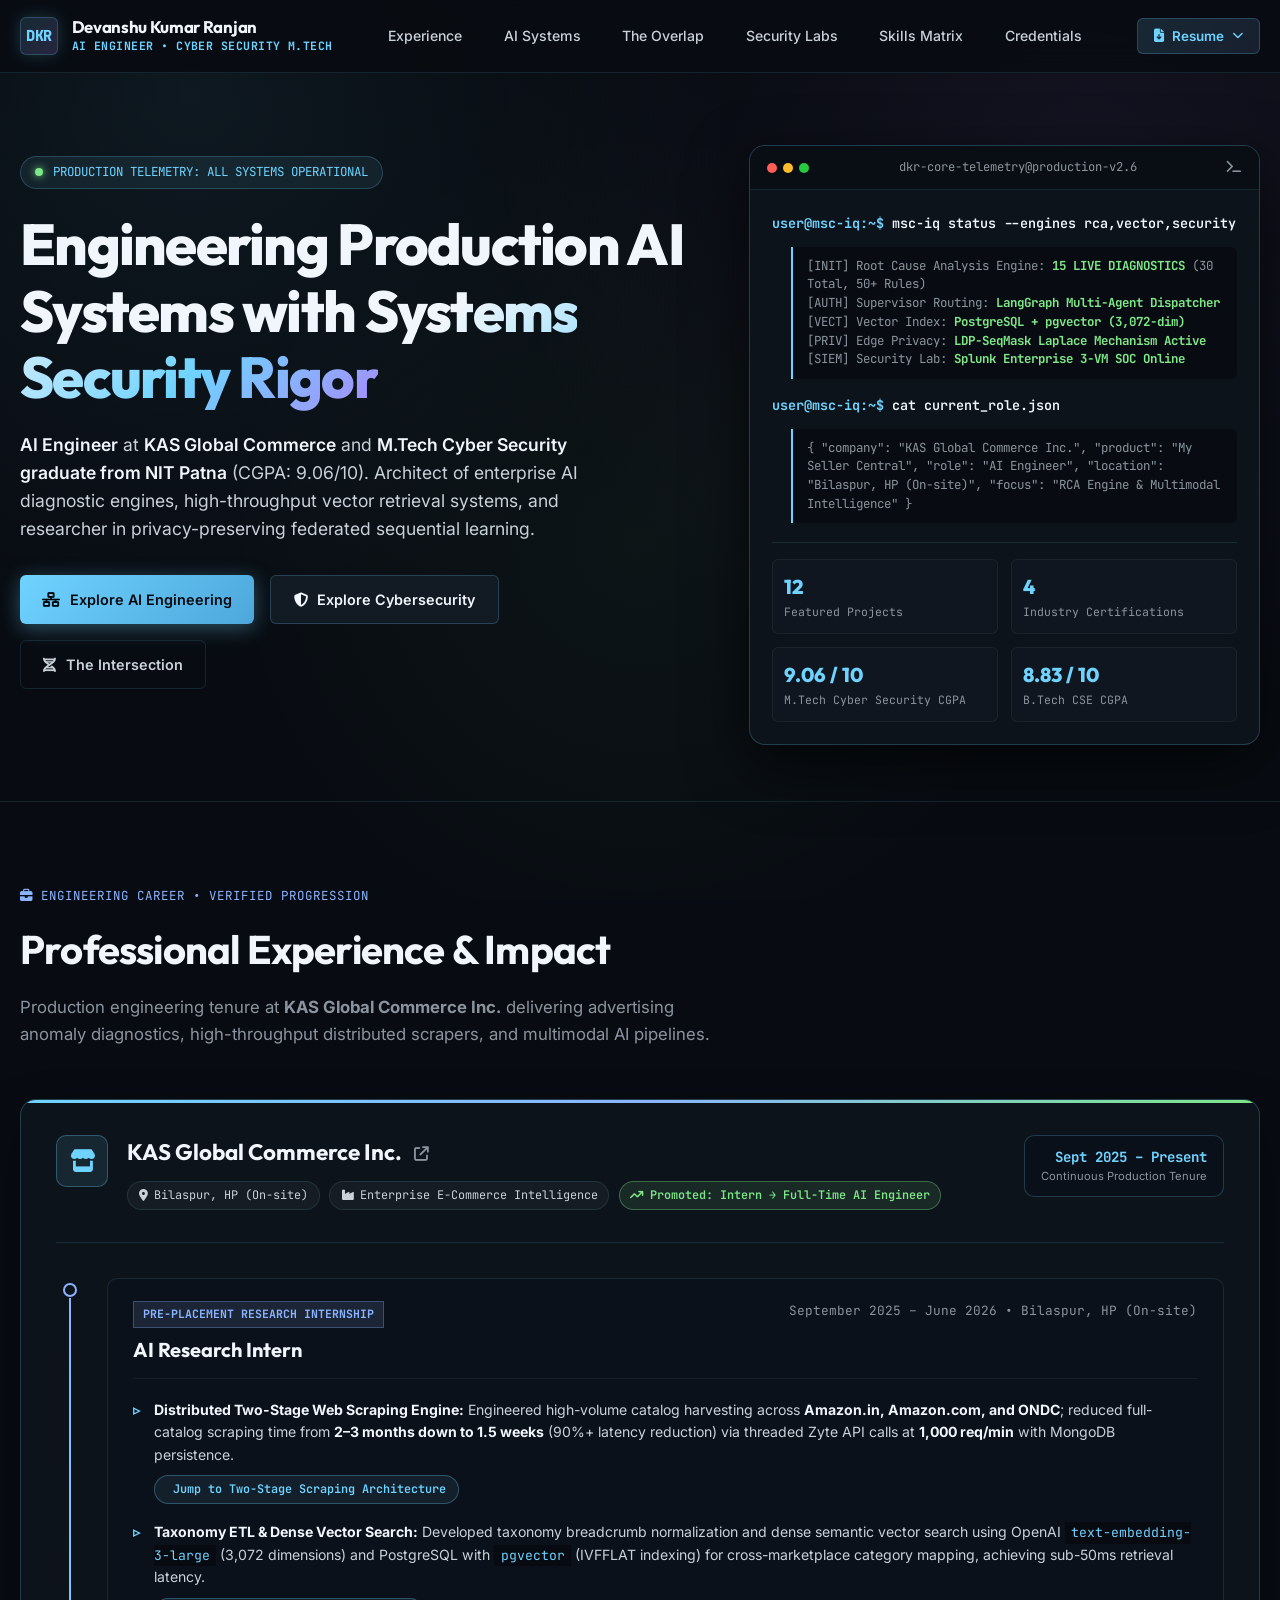
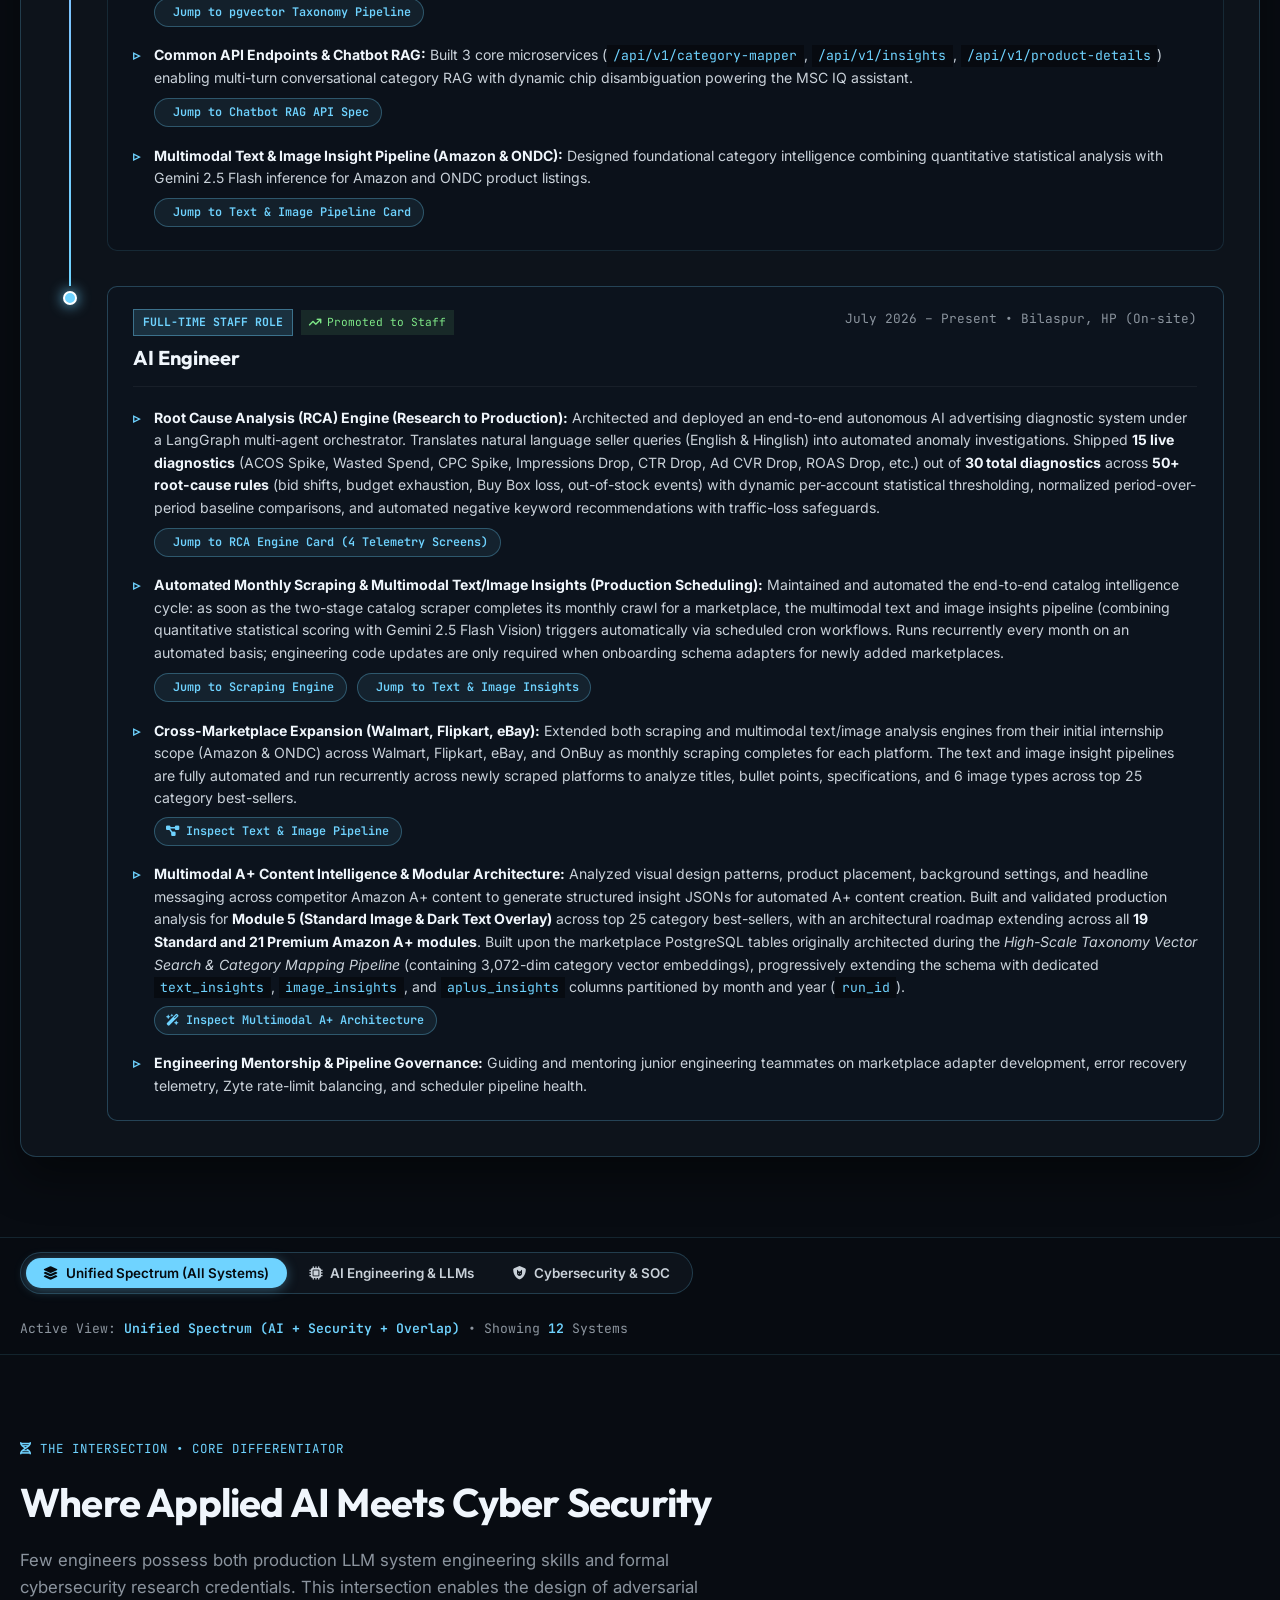
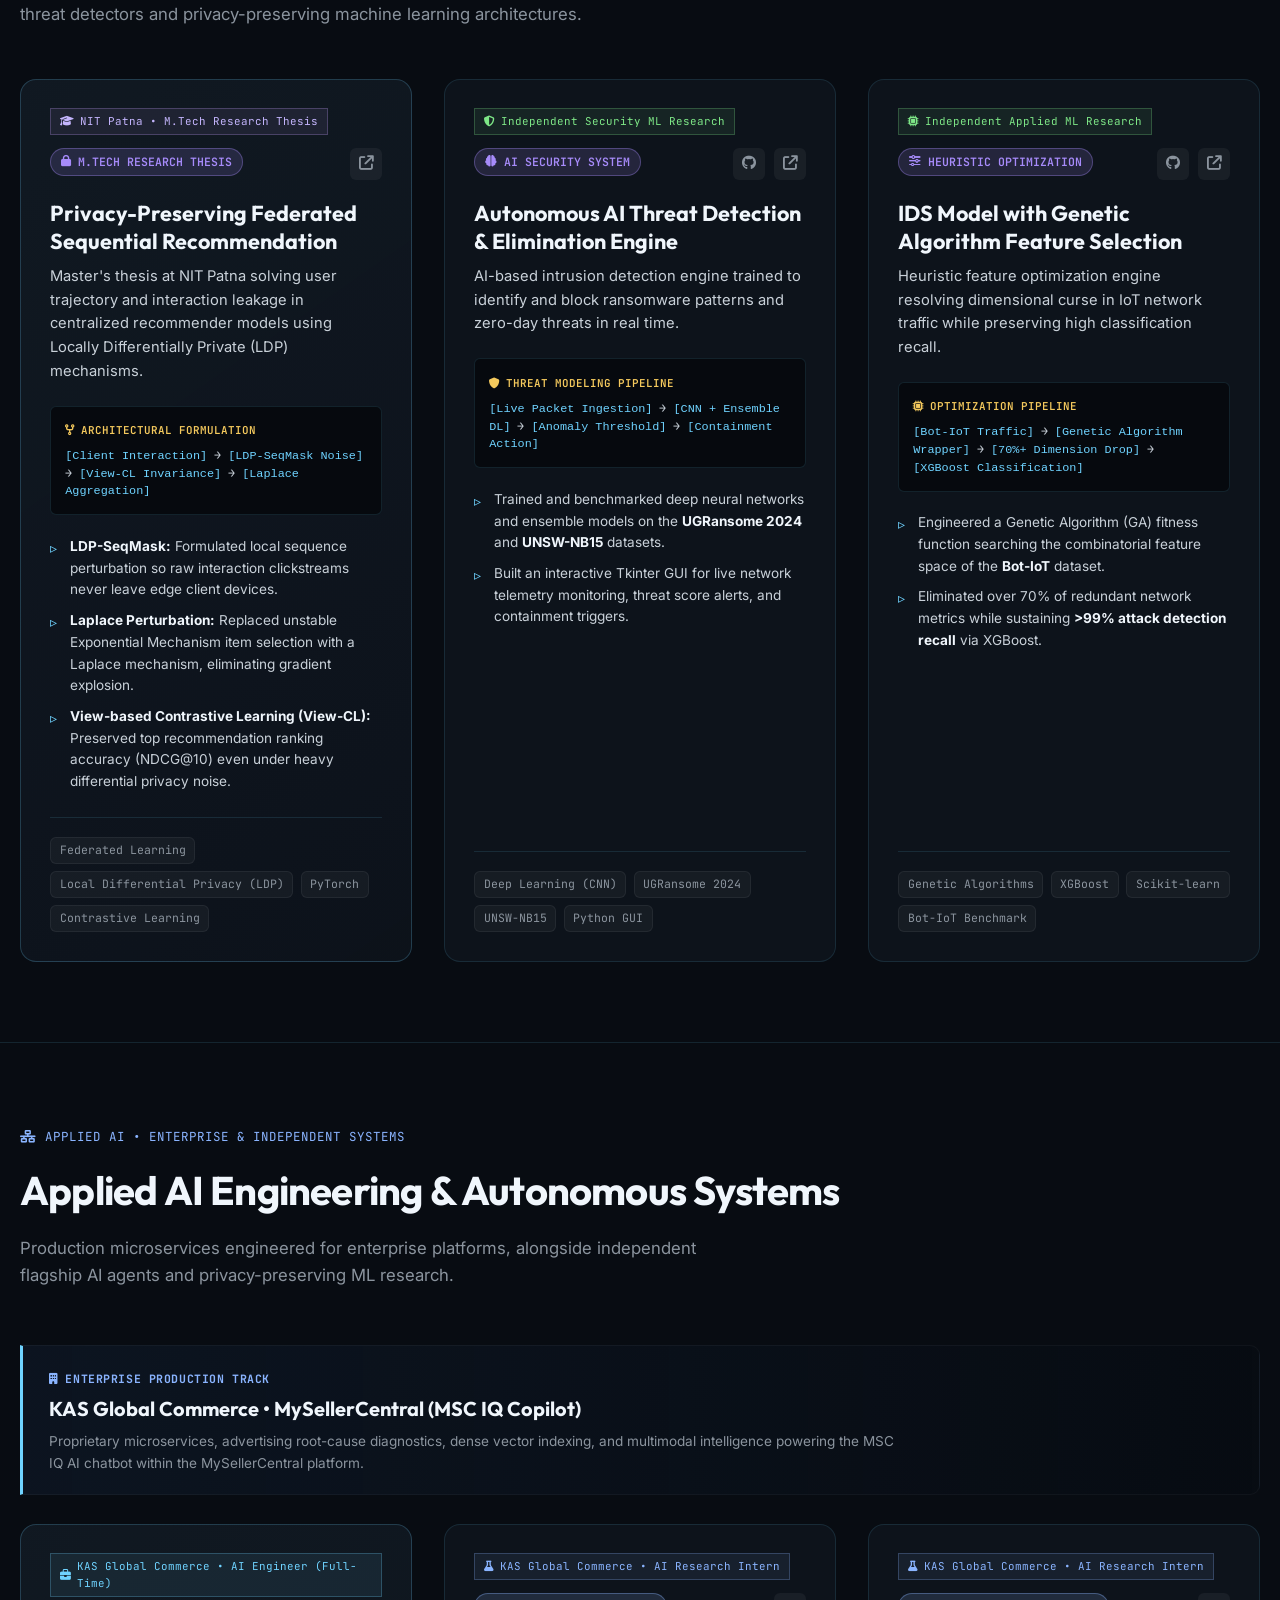
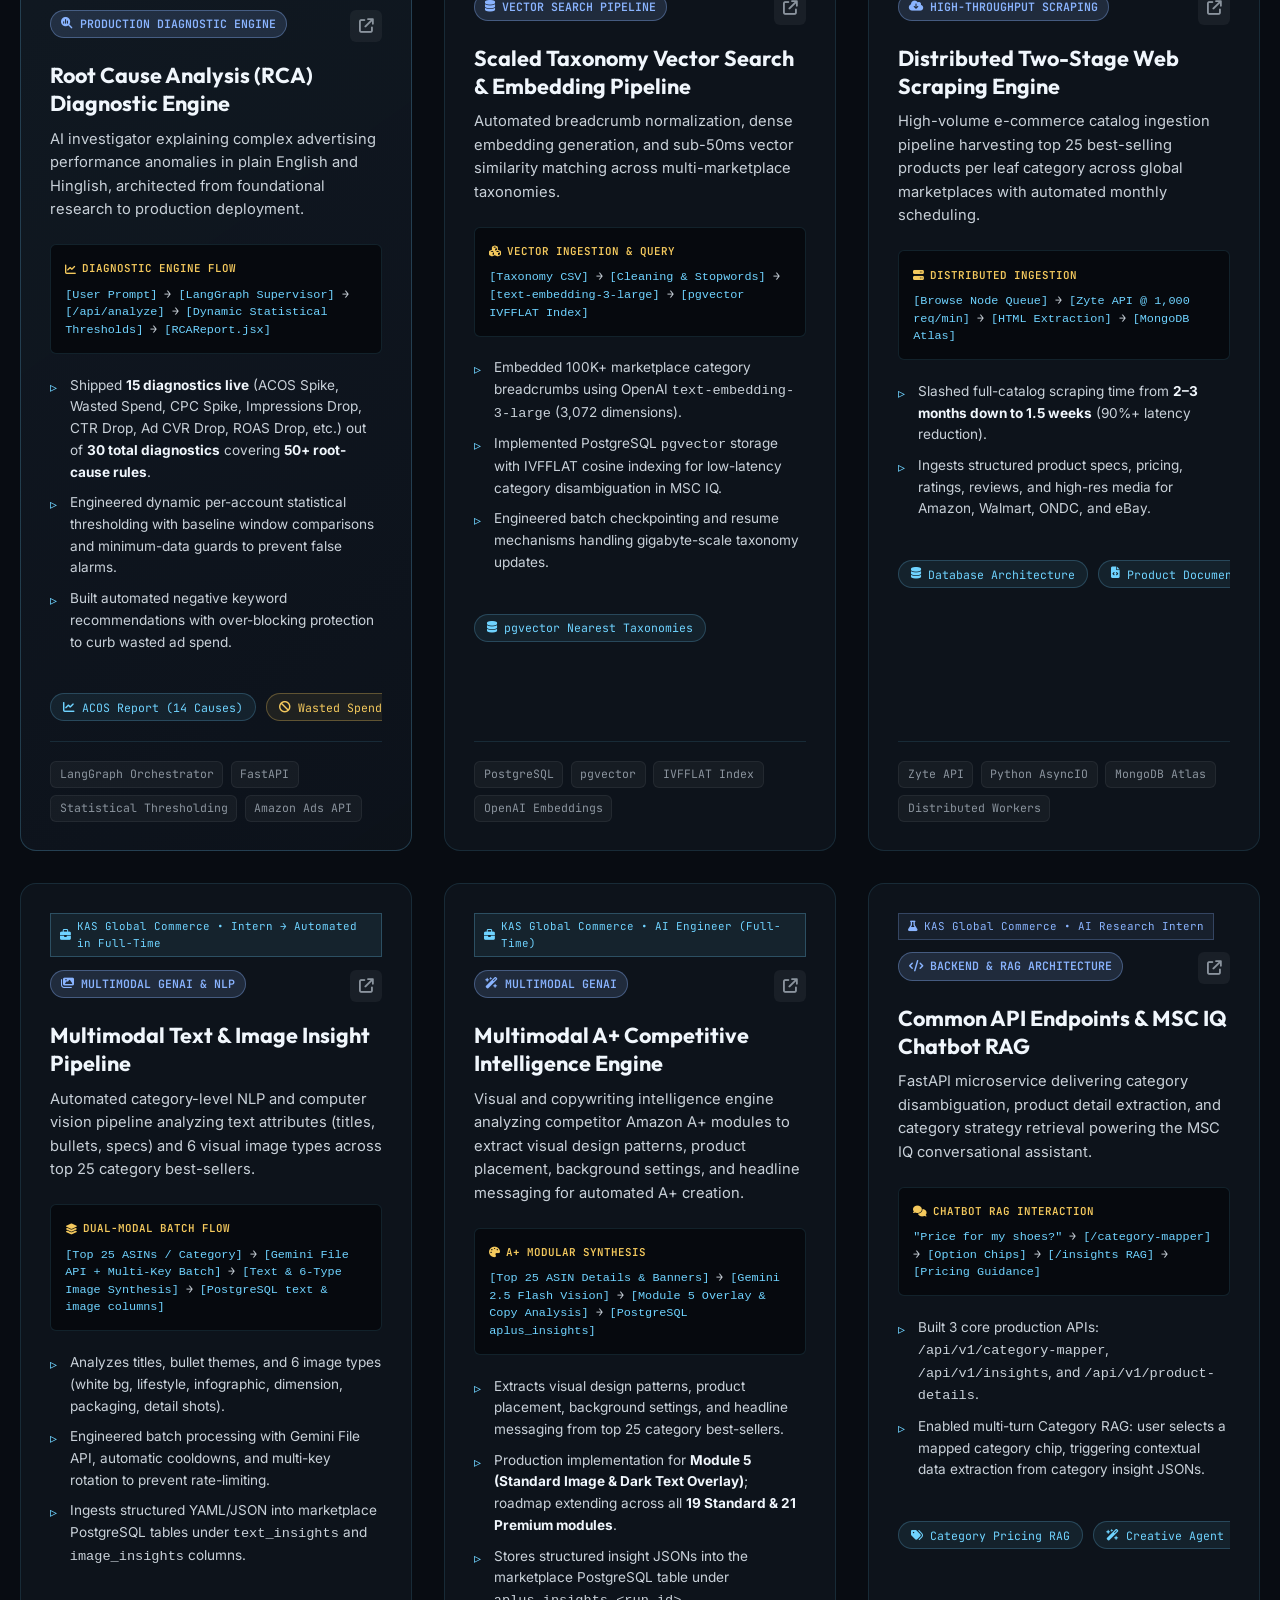
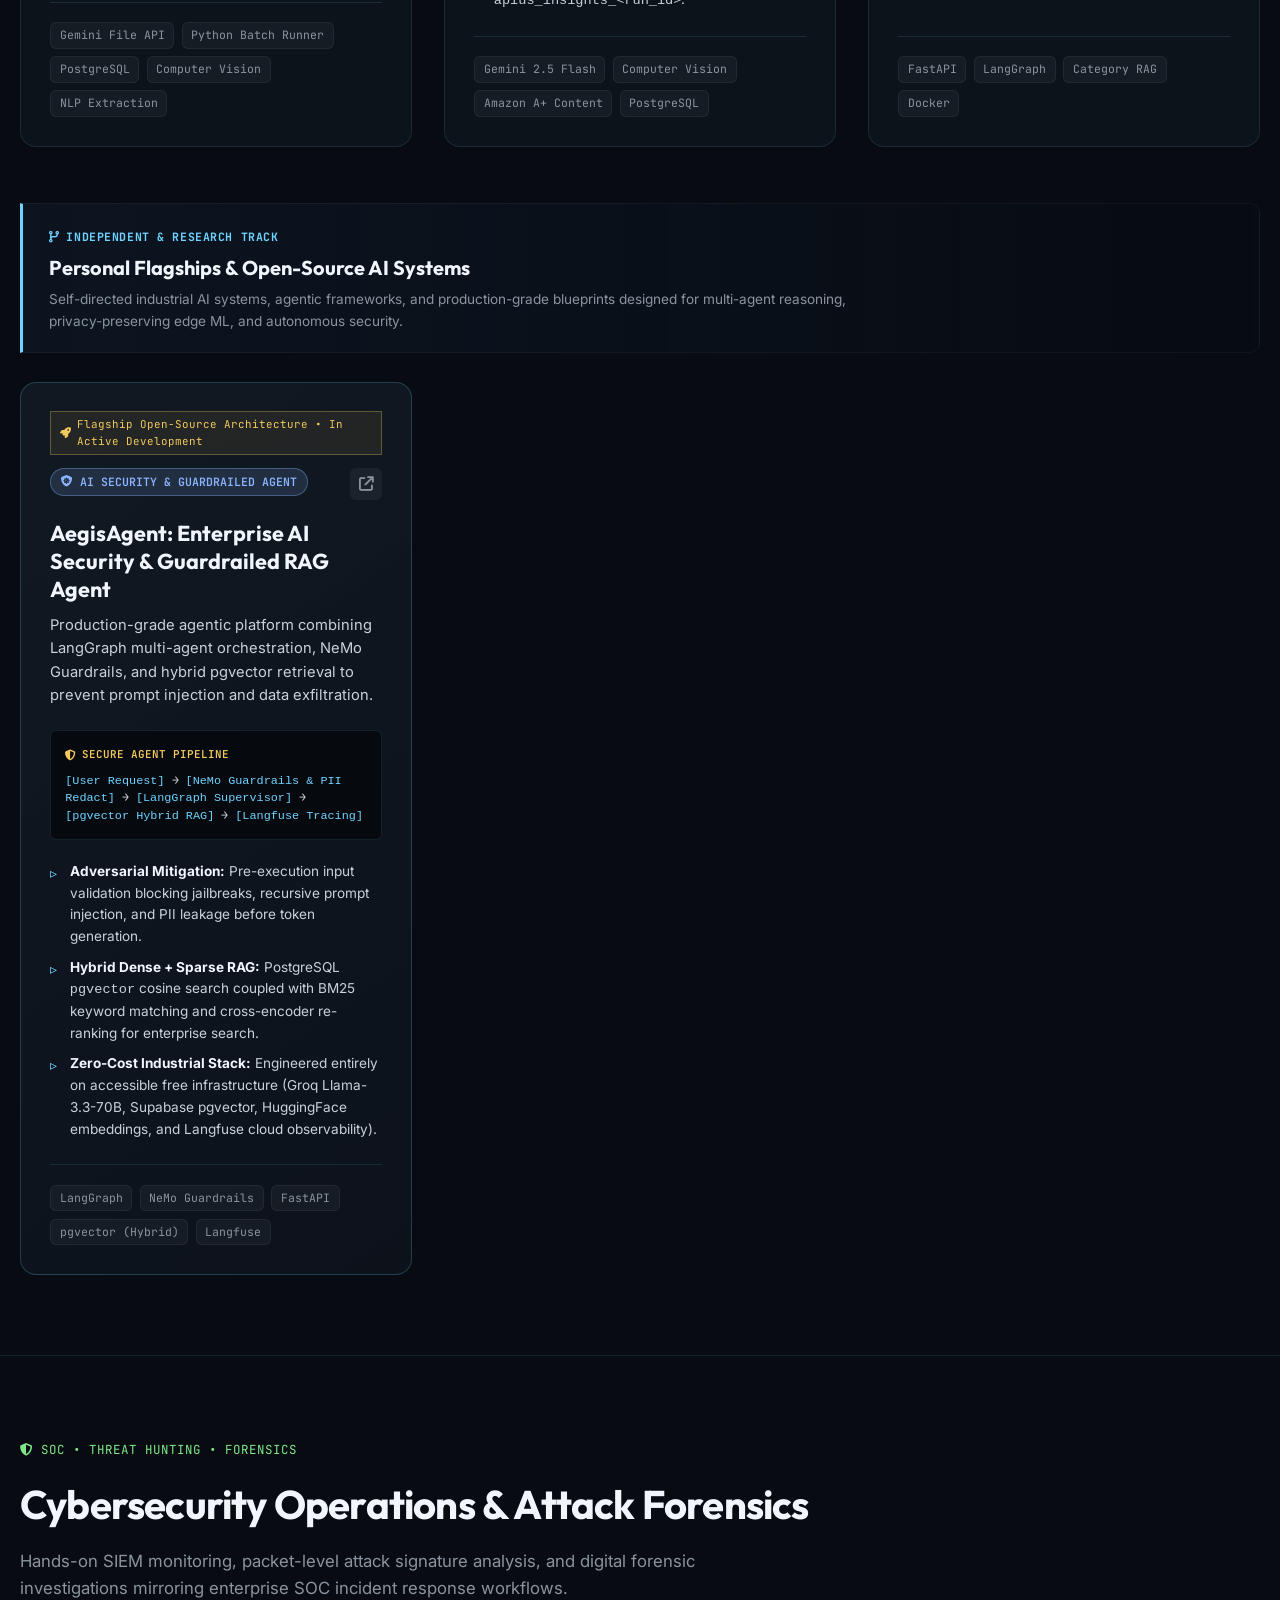
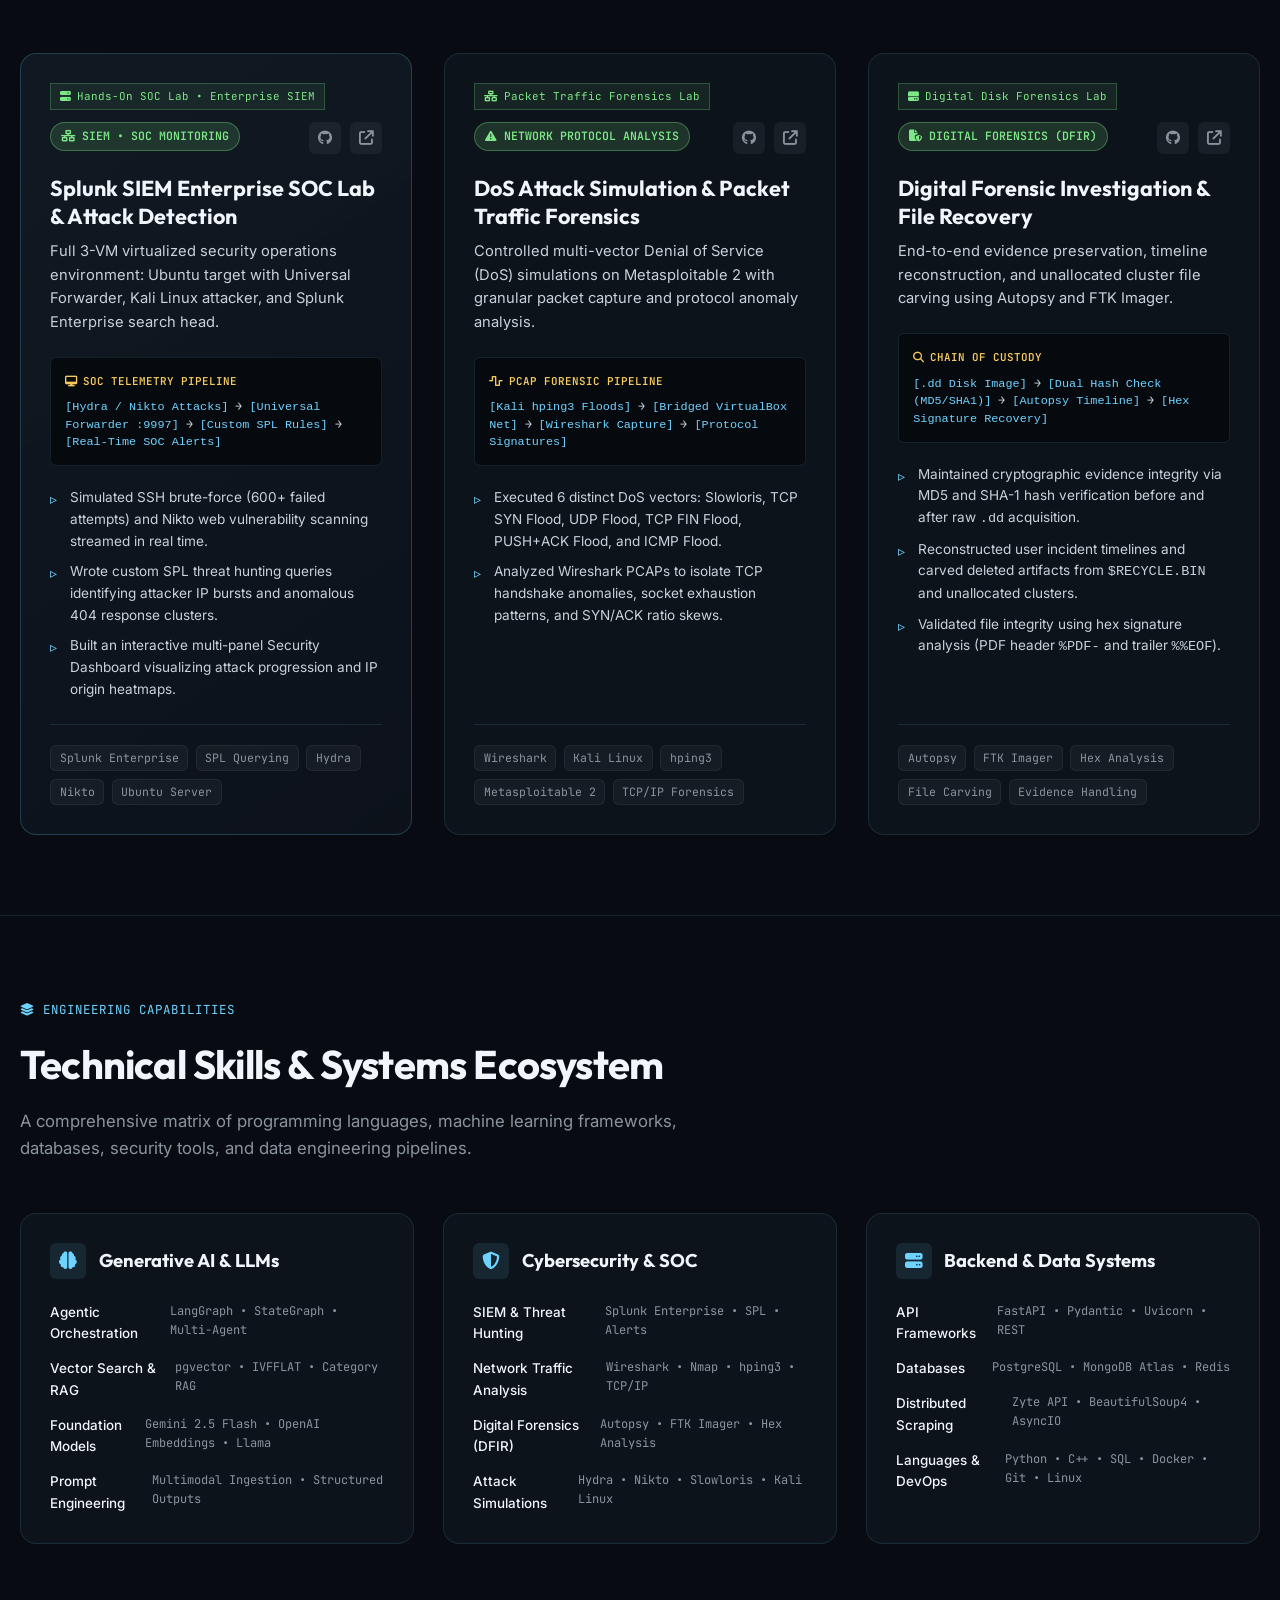
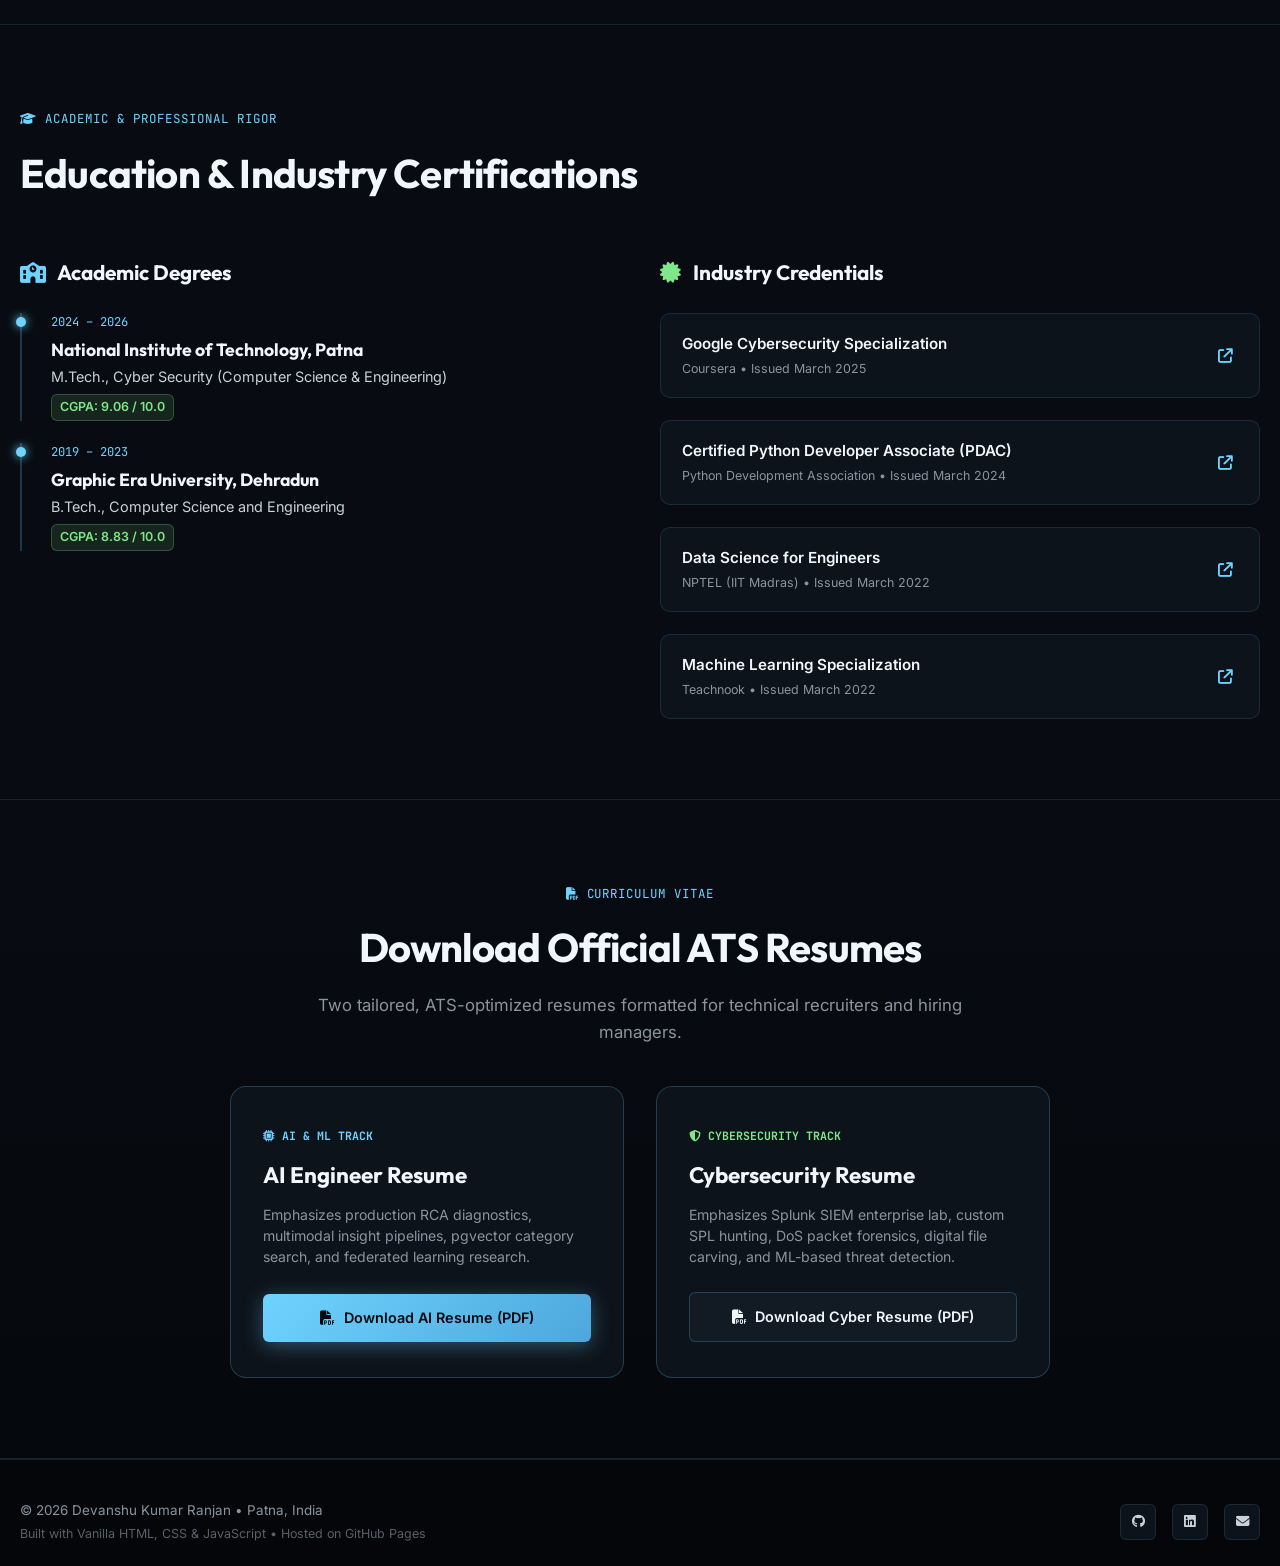
==== commit acdf9e33: "refactor: reorder experience section chronologically from Internship to Full-Time staff role" ====
--- a/index.html
+++ b/index.html
@@ -213,18 +213,71 @@
 
           <!-- Progression Timeline -->
           <div class="career-timeline">
-            <!-- Node 1: AI Engineer (Full-Time) -->
+            <!-- Node 1: AI Research Intern (Chronological Start: Foundational Architecture) -->
+            <div class="timeline-entry">
+              <div class="timeline-marker">
+                <div class="marker-dot"></div>
+                <div class="marker-line"></div>
+              </div>
+              <div class="timeline-body">
+                <div class="role-header">
+                  <div>
+                    <div class="role-badge-row">
+                      <span class="role-level-badge badge-intern">Pre-Placement Research Internship</span>
+                    </div>
+                    <h4 class="role-title">AI Research Intern</h4>
+                  </div>
+                  <div class="role-period">September 2025 – June 2026 &bull; Bilaspur, HP (On-site)</div>
+                </div>
+
+                <ul class="role-bullet-list">
+                  <li>
+                    <strong>Distributed Two-Stage Web Scraping Engine:</strong> Engineered high-volume catalog harvesting across <strong>Amazon.in, Amazon.com, and ONDC</strong>; reduced full-catalog scraping time from <strong>2–3 months down to 1.5 weeks</strong> (90%+ latency reduction) via threaded Zyte API calls at <strong>1,000 req/min</strong> with MongoDB persistence.
+                    <div class="exp-jump-row">
+                      <a href="#proj-scraper-engine" class="exp-jump-pill" data-target="proj-scraper-engine">
+                        <i class="fa-solid fa-arrow-down-right"></i> Jump to Two-Stage Scraping Architecture
+                      </a>
+                    </div>
+                  </li>
+                  <li>
+                    <strong>Taxonomy ETL &amp; Dense Vector Search:</strong> Developed taxonomy breadcrumb normalization and dense semantic vector search using OpenAI <code>text-embedding-3-large</code> (3,072 dimensions) and PostgreSQL with <code>pgvector</code> (IVFFLAT indexing) for cross-marketplace category mapping, achieving sub-50ms retrieval latency.
+                    <div class="exp-jump-row">
+                      <a href="#proj-vector-taxonomy" class="exp-jump-pill" data-target="proj-vector-taxonomy">
+                        <i class="fa-solid fa-arrow-down-right"></i> Jump to pgvector Taxonomy Pipeline
+                      </a>
+                    </div>
+                  </li>
+                  <li>
+                    <strong>Common API Endpoints &amp; Chatbot RAG:</strong> Built 3 core microservices (<code>/api/v1/category-mapper</code>, <code>/api/v1/insights</code>, <code>/api/v1/product-details</code>) enabling multi-turn conversational category RAG with dynamic chip disambiguation powering the MSC IQ assistant.
+                    <div class="exp-jump-row">
+                      <a href="#proj-common-api" class="exp-jump-pill" data-target="proj-common-api">
+                        <i class="fa-solid fa-arrow-down-right"></i> Jump to Chatbot RAG API Spec
+                      </a>
+                    </div>
+                  </li>
+                  <li>
+                    <strong>Multimodal Text &amp; Image Insight Pipeline (Amazon &amp; ONDC):</strong> Designed foundational category intelligence combining quantitative statistical analysis with Gemini 2.5 Flash inference for Amazon and ONDC product listings.
+                    <div class="exp-jump-row">
+                      <a href="#proj-text-image-insights" class="exp-jump-pill" data-target="proj-text-image-insights">
+                        <i class="fa-solid fa-arrow-down-right"></i> Jump to Text &amp; Image Pipeline Card
+                      </a>
+                    </div>
+                  </li>
+                </ul>
+              </div>
+            </div>
+
+            <!-- Node 2: AI Engineer (Full-Time Promotion & Scale) -->
             <div class="timeline-entry active-role">
               <div class="timeline-marker">
                 <div class="marker-dot current"></div>
-                <div class="marker-line"></div>
               </div>
               <div class="timeline-body">
                 <div class="role-header">
                   <div>
                     <div class="role-badge-row">
                       <span class="role-level-badge badge-fulltime">Full-Time Staff Role</span>
-                      <span class="role-promotion-tag"><i class="fa-solid fa-certificate"></i> Promotion</span>
+                      <span class="role-promotion-tag"><i class="fa-solid fa-arrow-trend-up"></i> Promoted to Staff</span>
                     </div>
                     <h4 class="role-title">AI Engineer</h4>
                   </div>
@@ -273,59 +326,6 @@
                 </ul>
               </div>
             </div>
-
-            <!-- Node 2: AI Research Intern -->
-            <div class="timeline-entry">
-              <div class="timeline-marker">
-                <div class="marker-dot"></div>
-              </div>
-              <div class="timeline-body">
-                <div class="role-header">
-                  <div>
-                    <div class="role-badge-row">
-                      <span class="role-level-badge badge-intern">Pre-Placement Research Internship</span>
-                    </div>
-                    <h4 class="role-title">AI Research Intern</h4>
-                  </div>
-                  <div class="role-period">September 2025 – June 2026 &bull; Bilaspur, HP (On-site)</div>
-                </div>
-
-                <ul class="role-bullet-list">
-                  <li>
-                    <strong>Distributed Two-Stage Web Scraping Engine:</strong> Engineered high-volume catalog harvesting across <strong>Amazon.in, Amazon.com, and ONDC</strong>; reduced full-catalog scraping time from <strong>2–3 months down to 1.5 weeks</strong> (90%+ latency reduction) via threaded Zyte API calls at <strong>1,000 req/min</strong> with MongoDB persistence.
-                    <div class="exp-jump-row">
-                      <a href="#proj-scraper-engine" class="exp-jump-pill" data-target="proj-scraper-engine">
-                        <i class="fa-solid fa-arrow-down-right"></i> Jump to Two-Stage Scraping Architecture
-                      </a>
-                    </div>
-                  </li>
-                  <li>
-                    <strong>Taxonomy ETL &amp; Dense Vector Search:</strong> Developed taxonomy breadcrumb normalization and dense semantic vector search using OpenAI <code>text-embedding-3-large</code> (3,072 dimensions) and PostgreSQL with <code>pgvector</code> (IVFFLAT indexing) for cross-marketplace category mapping, achieving sub-50ms retrieval latency.
-                    <div class="exp-jump-row">
-                      <a href="#proj-vector-taxonomy" class="exp-jump-pill" data-target="proj-vector-taxonomy">
-                        <i class="fa-solid fa-arrow-down-right"></i> Jump to pgvector Taxonomy Pipeline
-                      </a>
-                    </div>
-                  </li>
-                  <li>
-                    <strong>Common API Endpoints &amp; Chatbot RAG:</strong> Built 3 core microservices (<code>/api/v1/category-mapper</code>, <code>/api/v1/insights</code>, <code>/api/v1/product-details</code>) enabling multi-turn conversational category RAG with dynamic chip disambiguation powering the MSC IQ assistant.
-                    <div class="exp-jump-row">
-                      <a href="#proj-common-api" class="exp-jump-pill" data-target="proj-common-api">
-                        <i class="fa-solid fa-arrow-down-right"></i> Jump to Chatbot RAG API Spec
-                      </a>
-                    </div>
-                  </li>
-                  <li>
-                    <strong>Multimodal Text &amp; Image Insight Pipeline (Amazon &amp; ONDC):</strong> Designed foundational category intelligence combining quantitative statistical analysis with Gemini 2.5 Flash inference for Amazon and ONDC product listings.
-                    <div class="exp-jump-row">
-                      <a href="#proj-text-image-insights" class="exp-jump-pill" data-target="proj-text-image-insights">
-                        <i class="fa-solid fa-arrow-down-right"></i> Jump to Text &amp; Image Pipeline Card
-                      </a>
-                    </div>
-                  </li>
-                </ul>
-              </div>
-            </div>
           </div>
         </div>
       </div>
--- a/style.css
+++ b/style.css
@@ -1910,7 +1910,7 @@
   top: 20px;
   bottom: -35px;
   width: 2px;
-  background: linear-gradient(180deg, var(--cyan), var(--border-subtle));
+  background: linear-gradient(180deg, var(--ai-blue), var(--cyan));
 }
 
 .timeline-body {
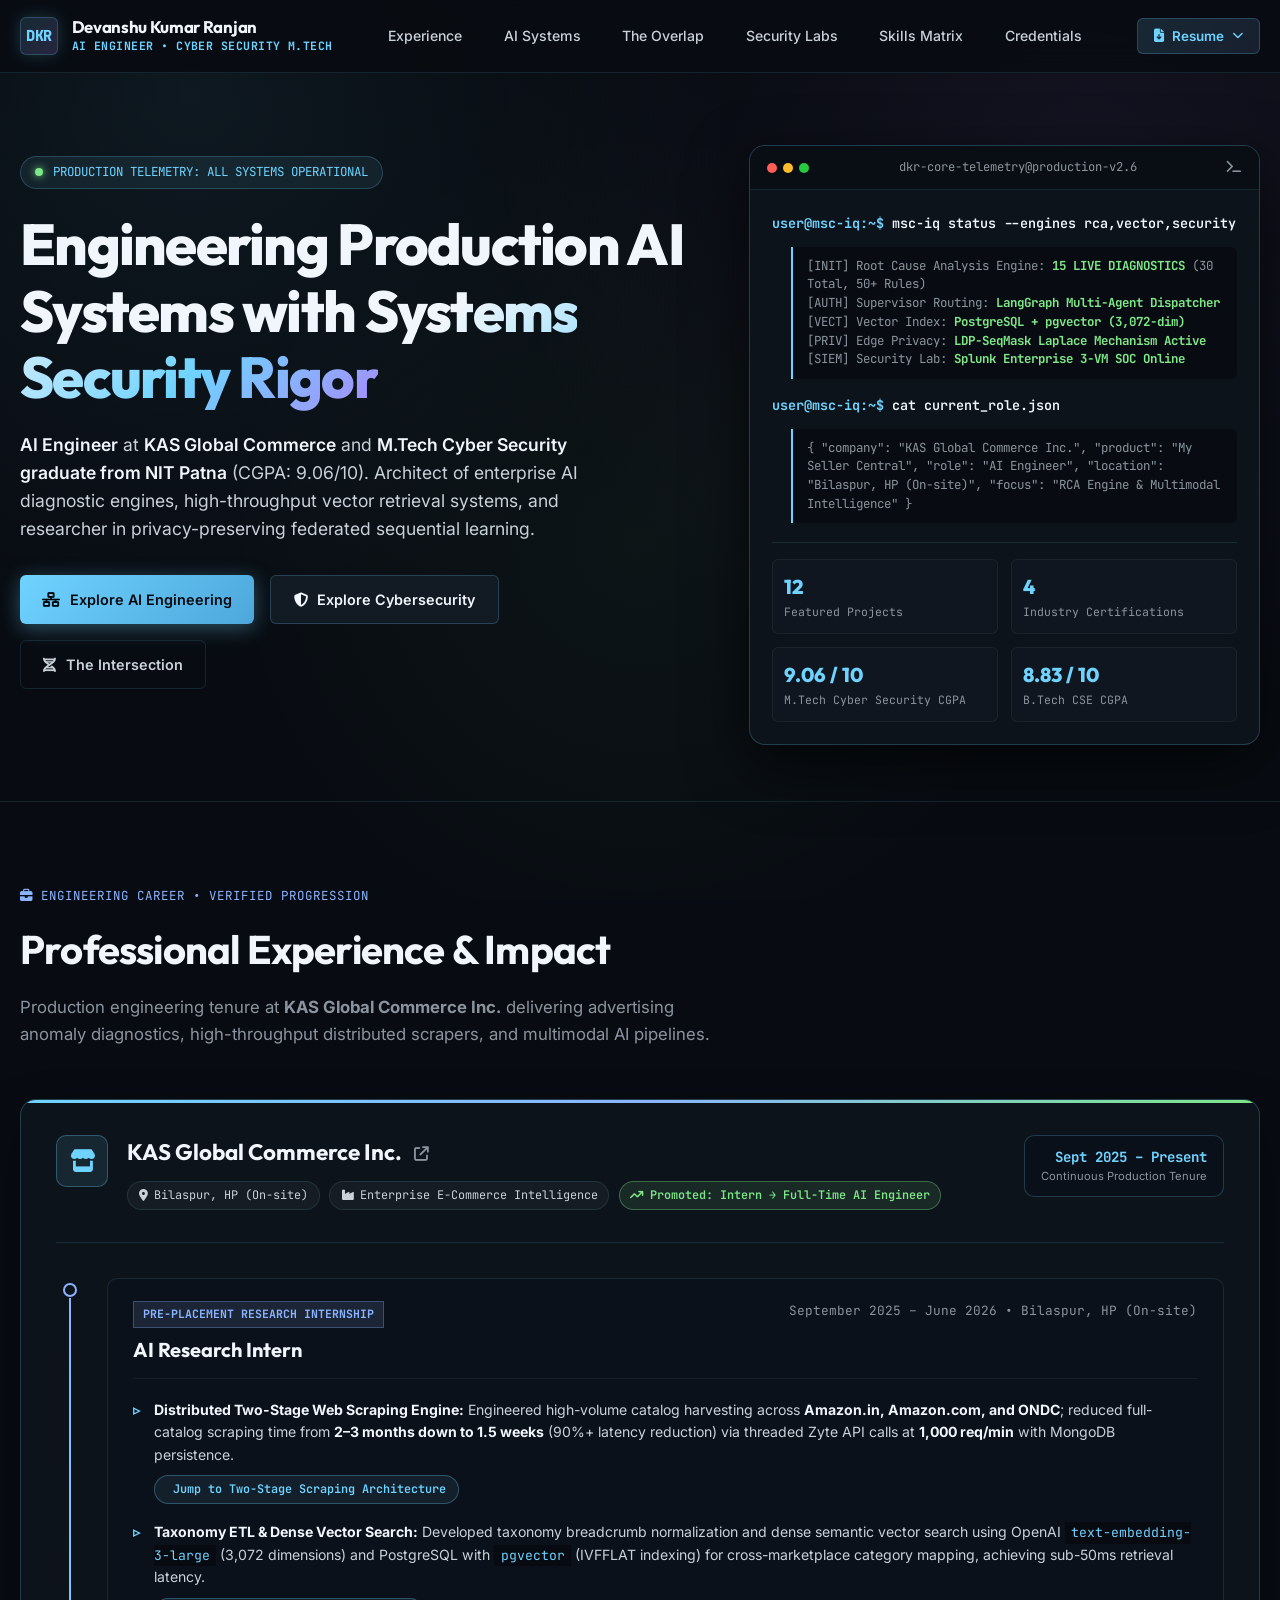
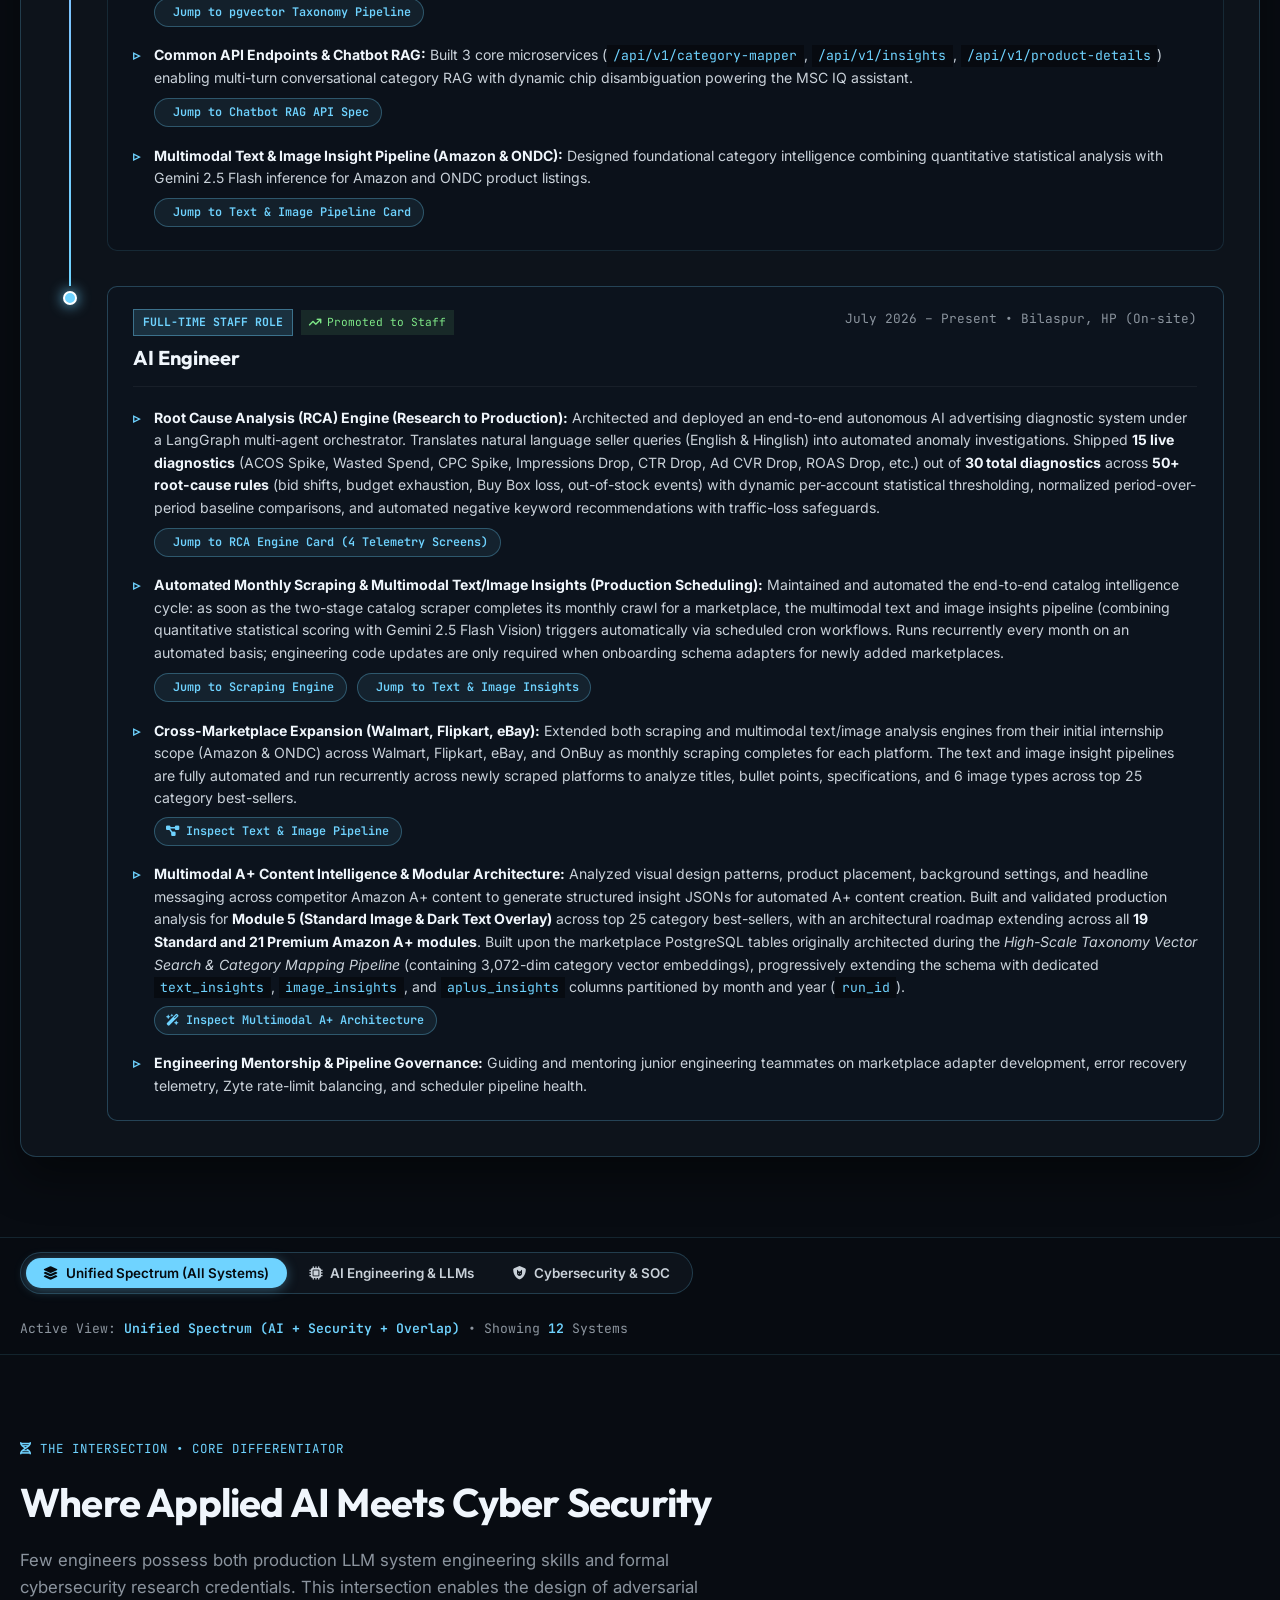
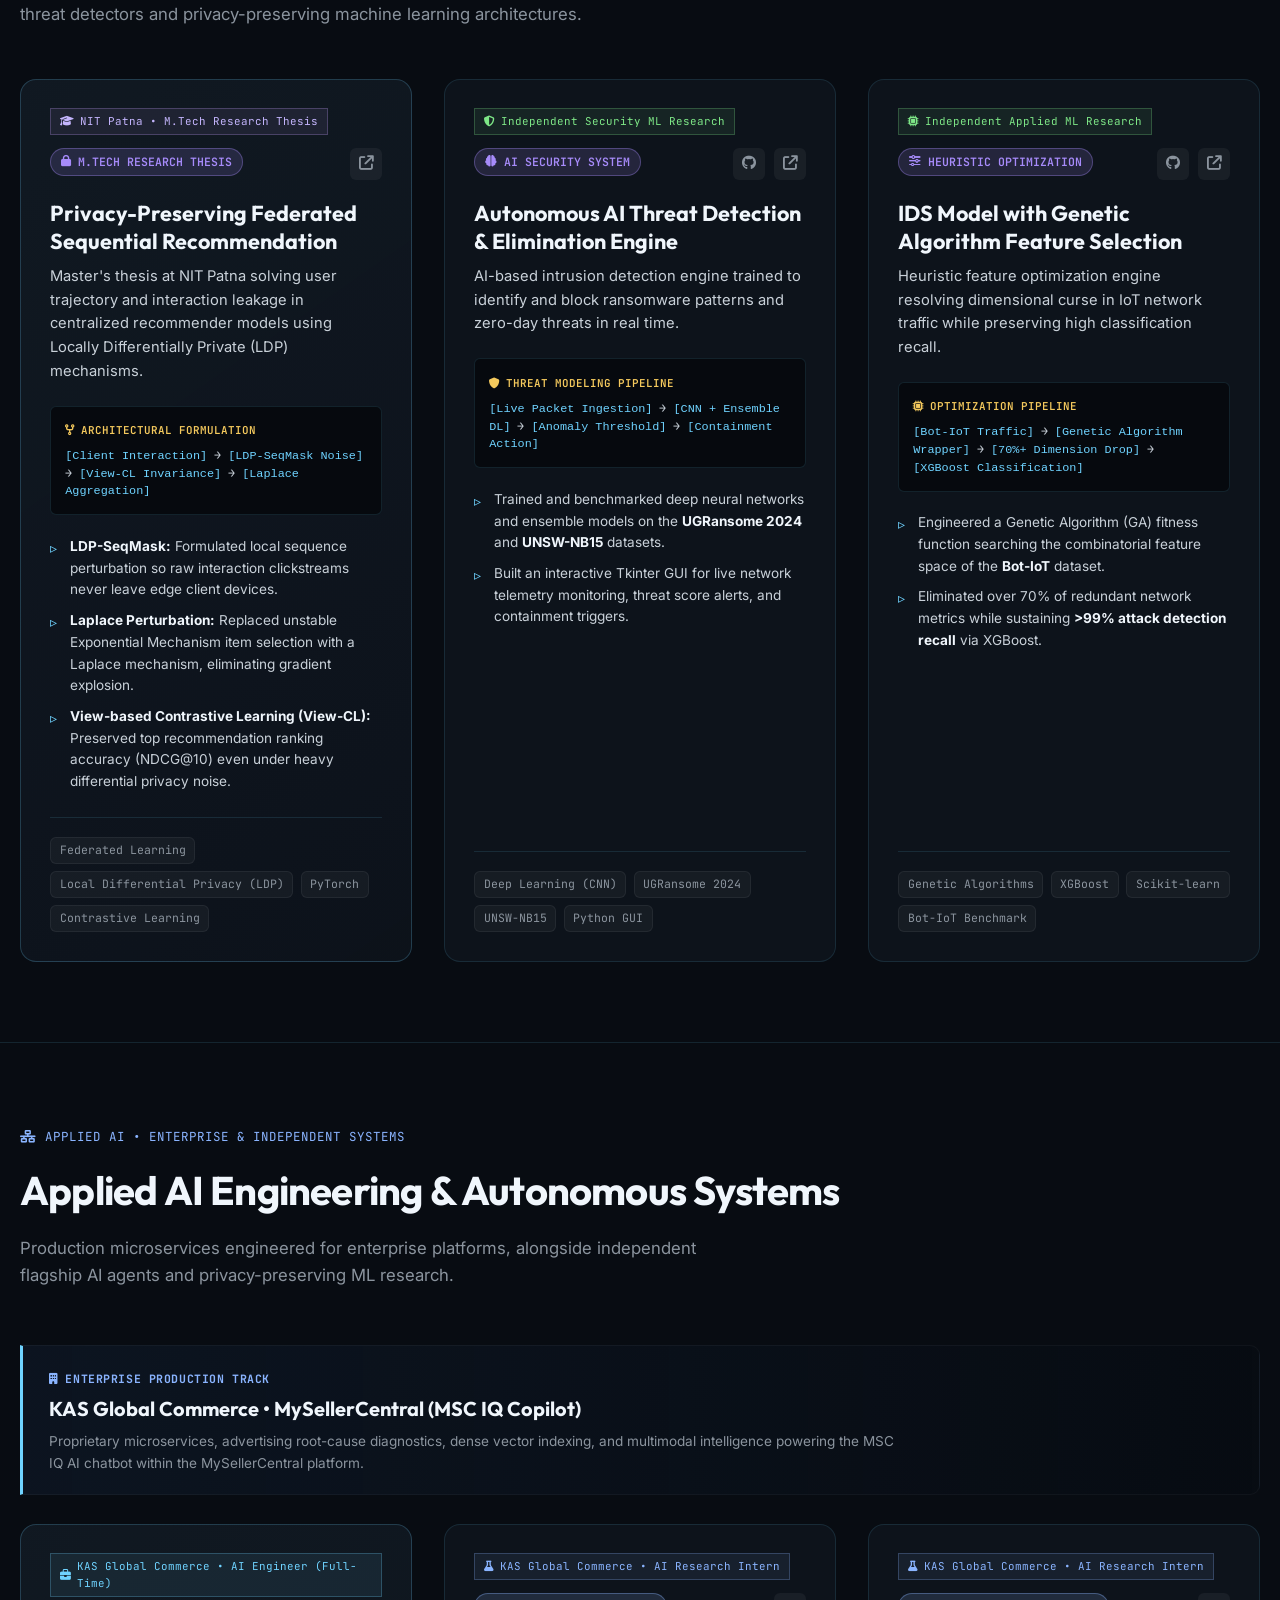
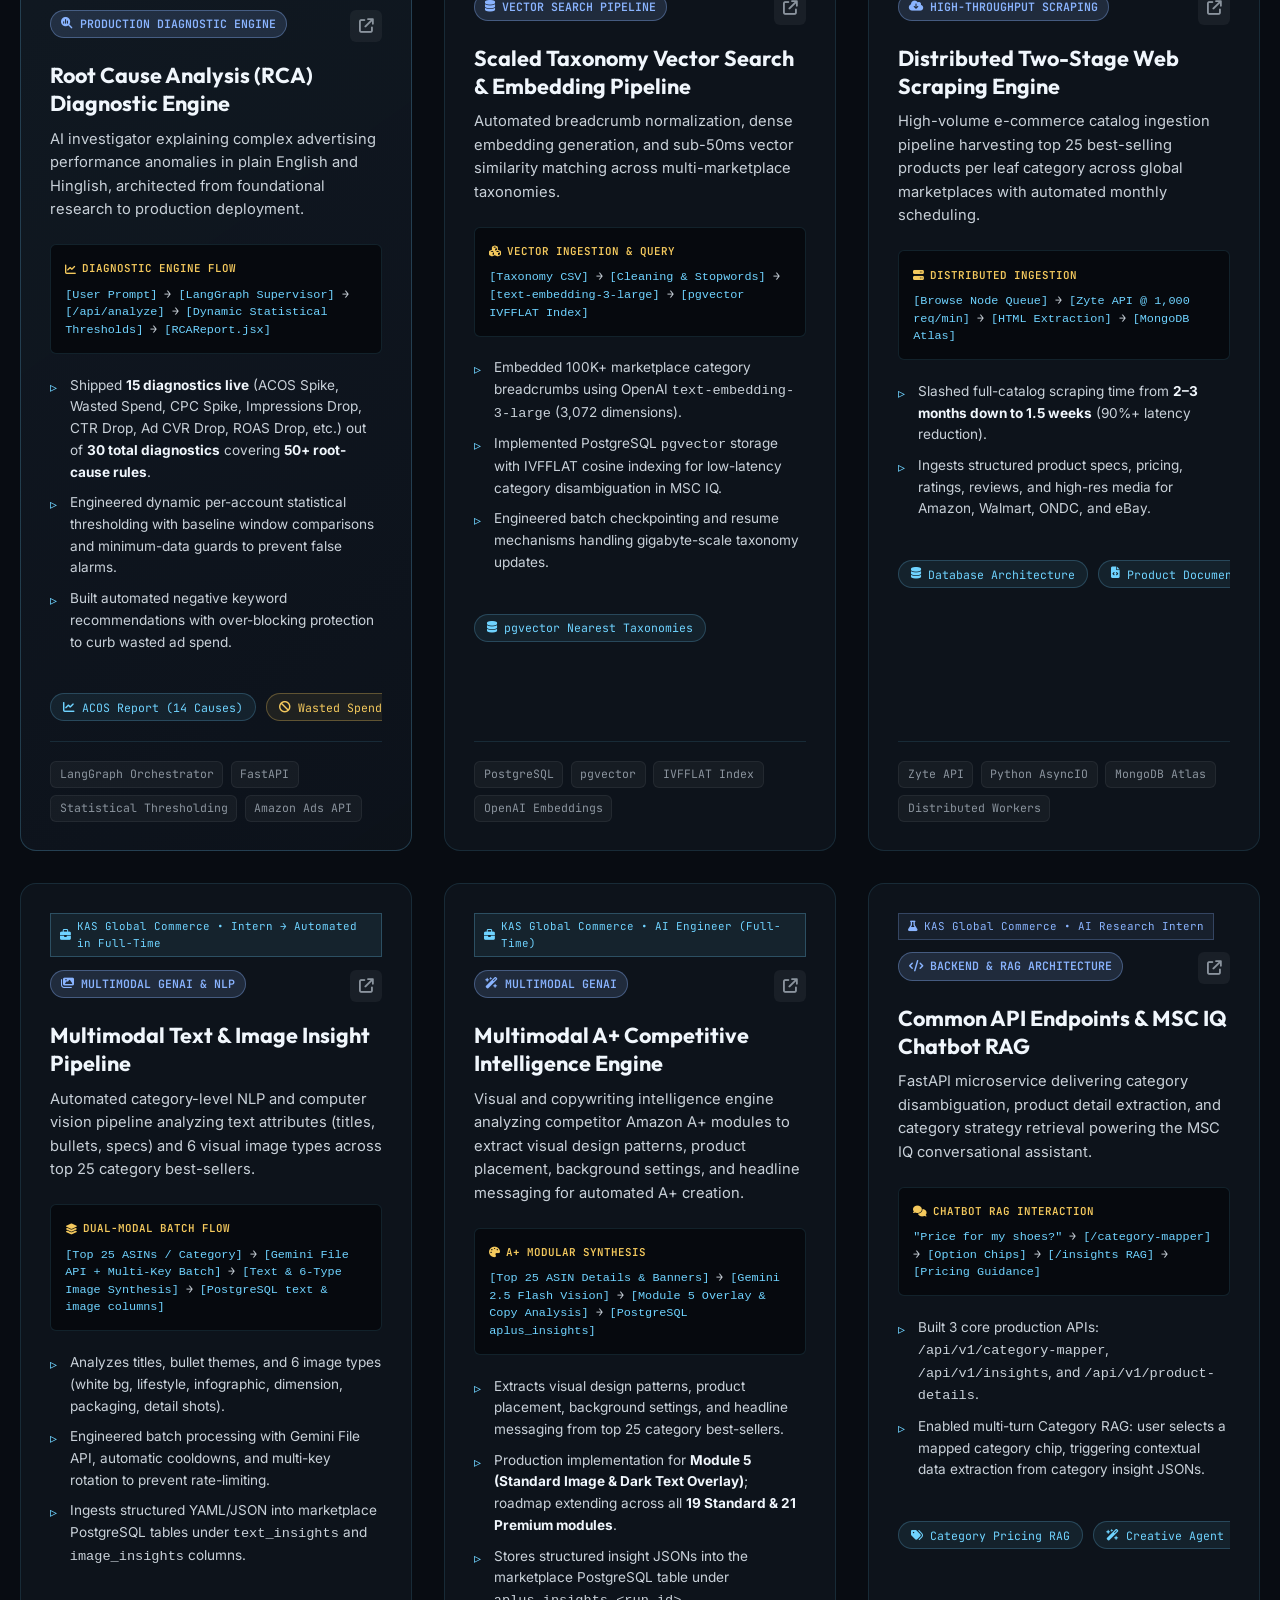
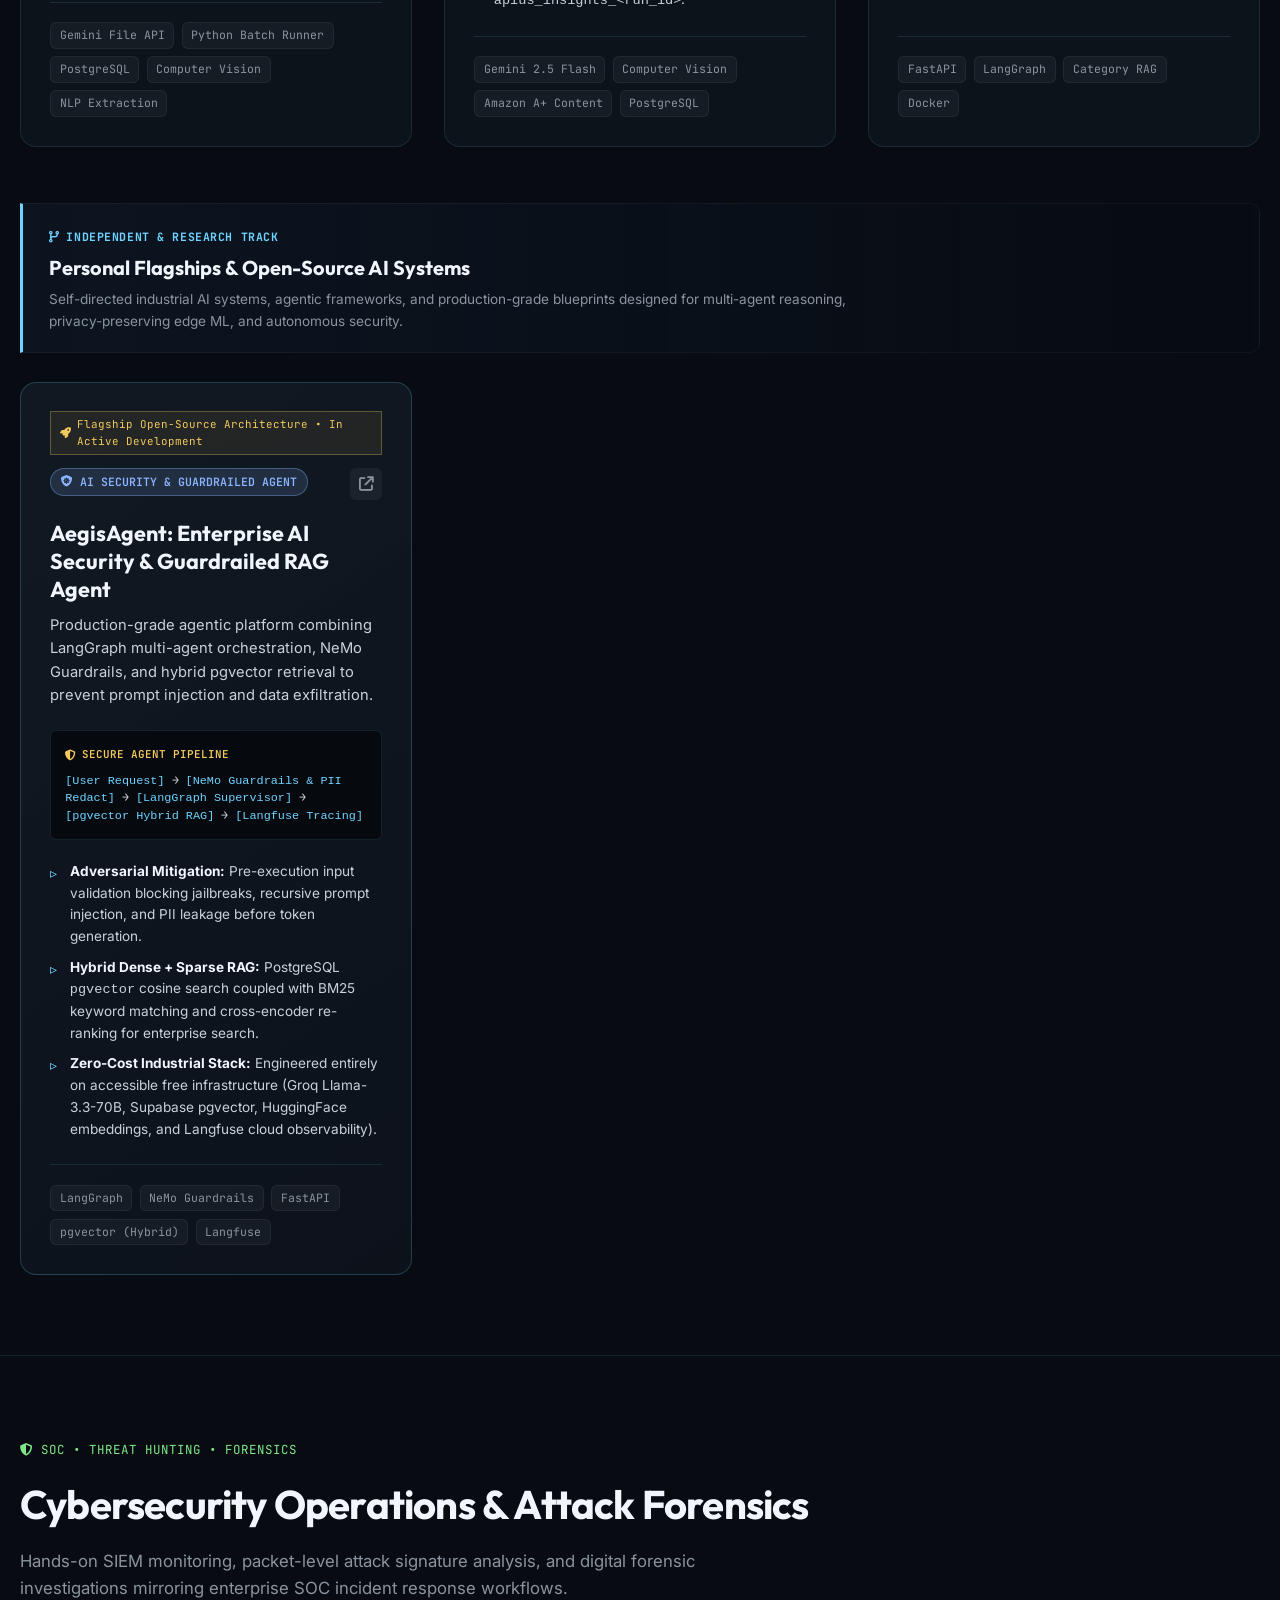
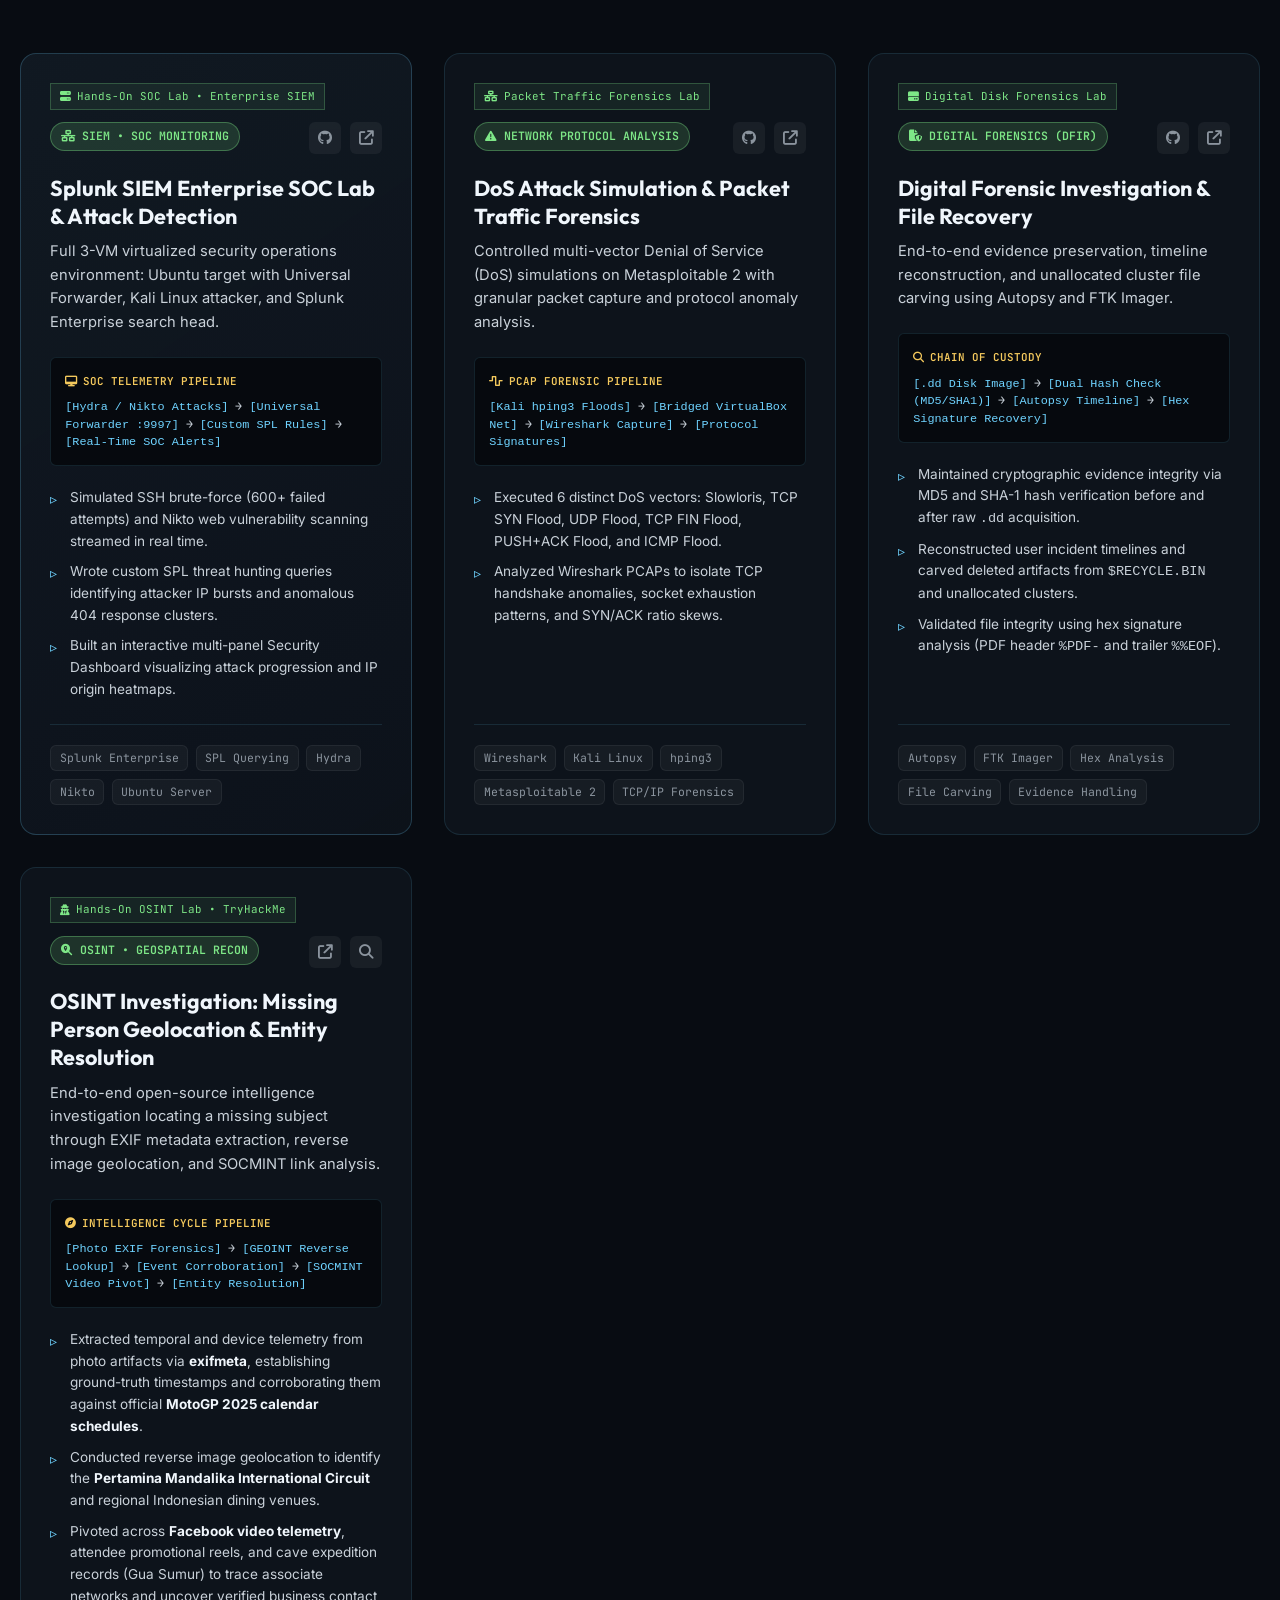
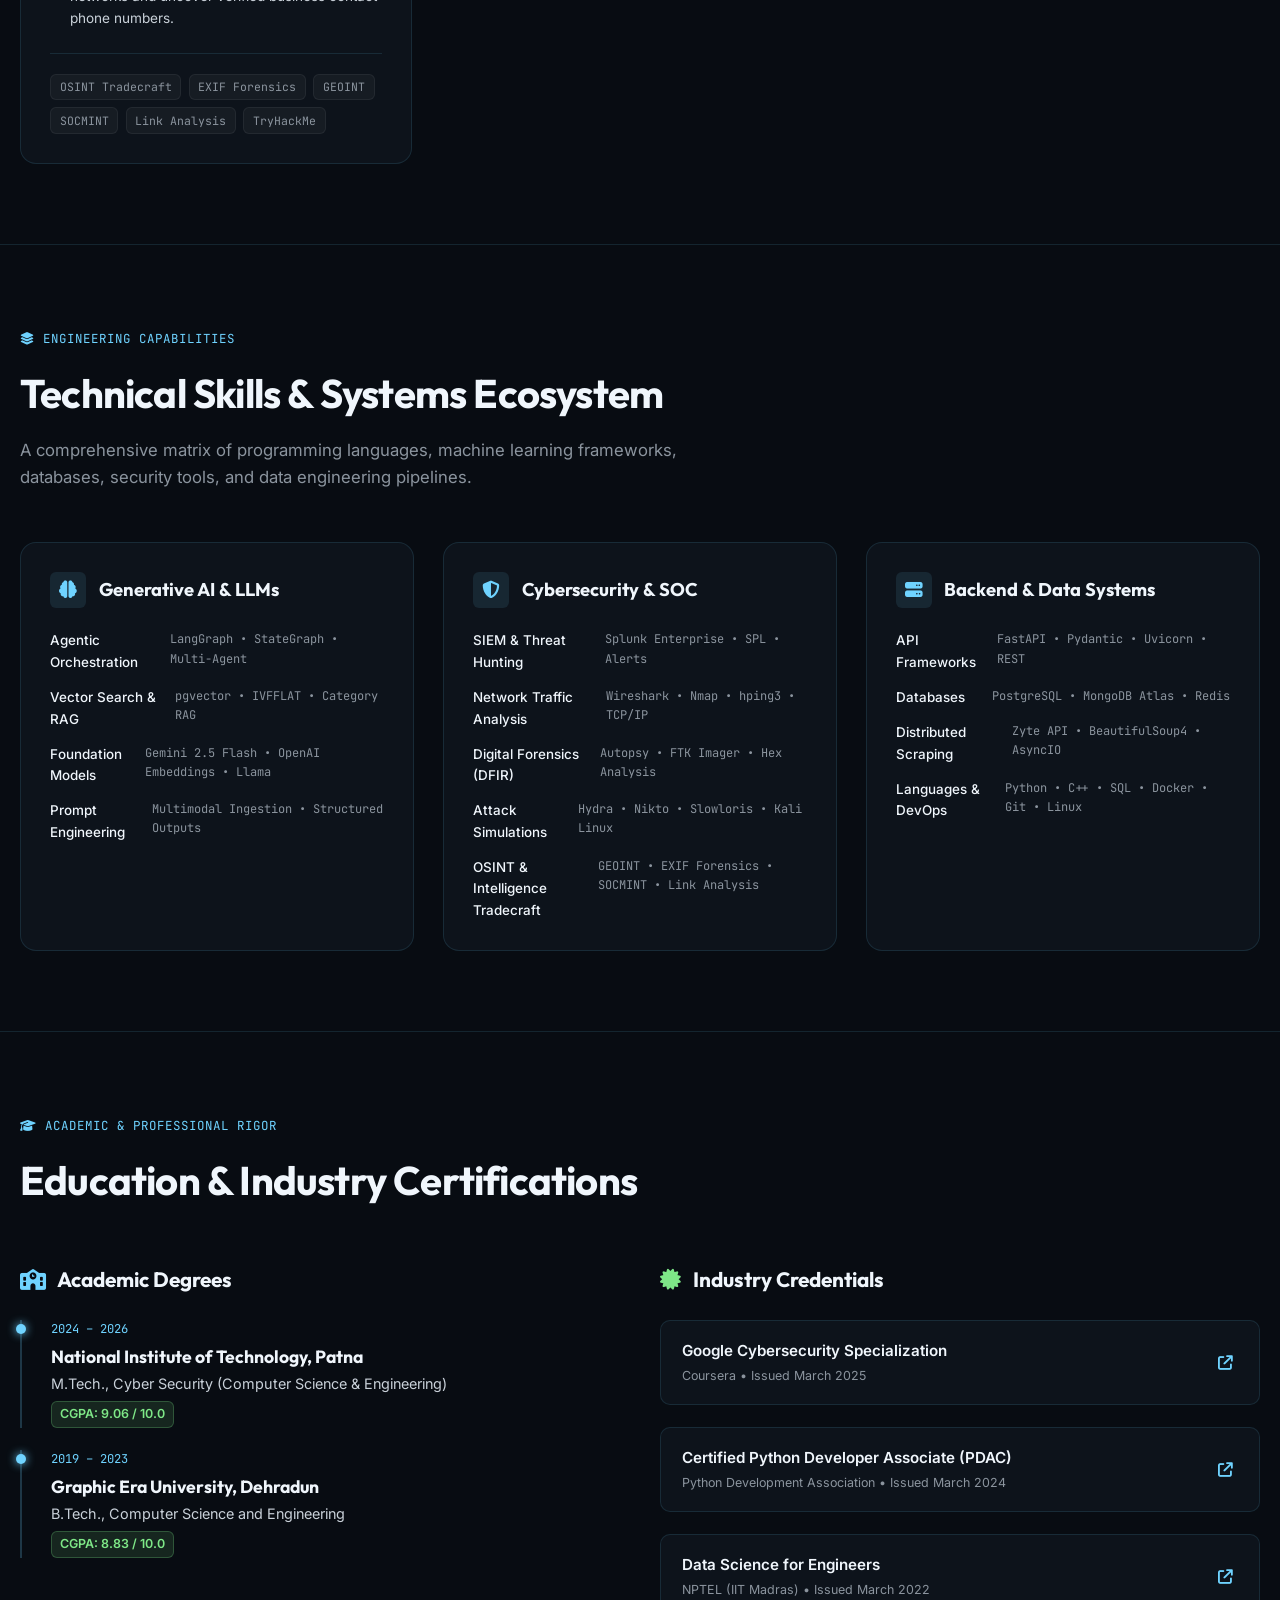
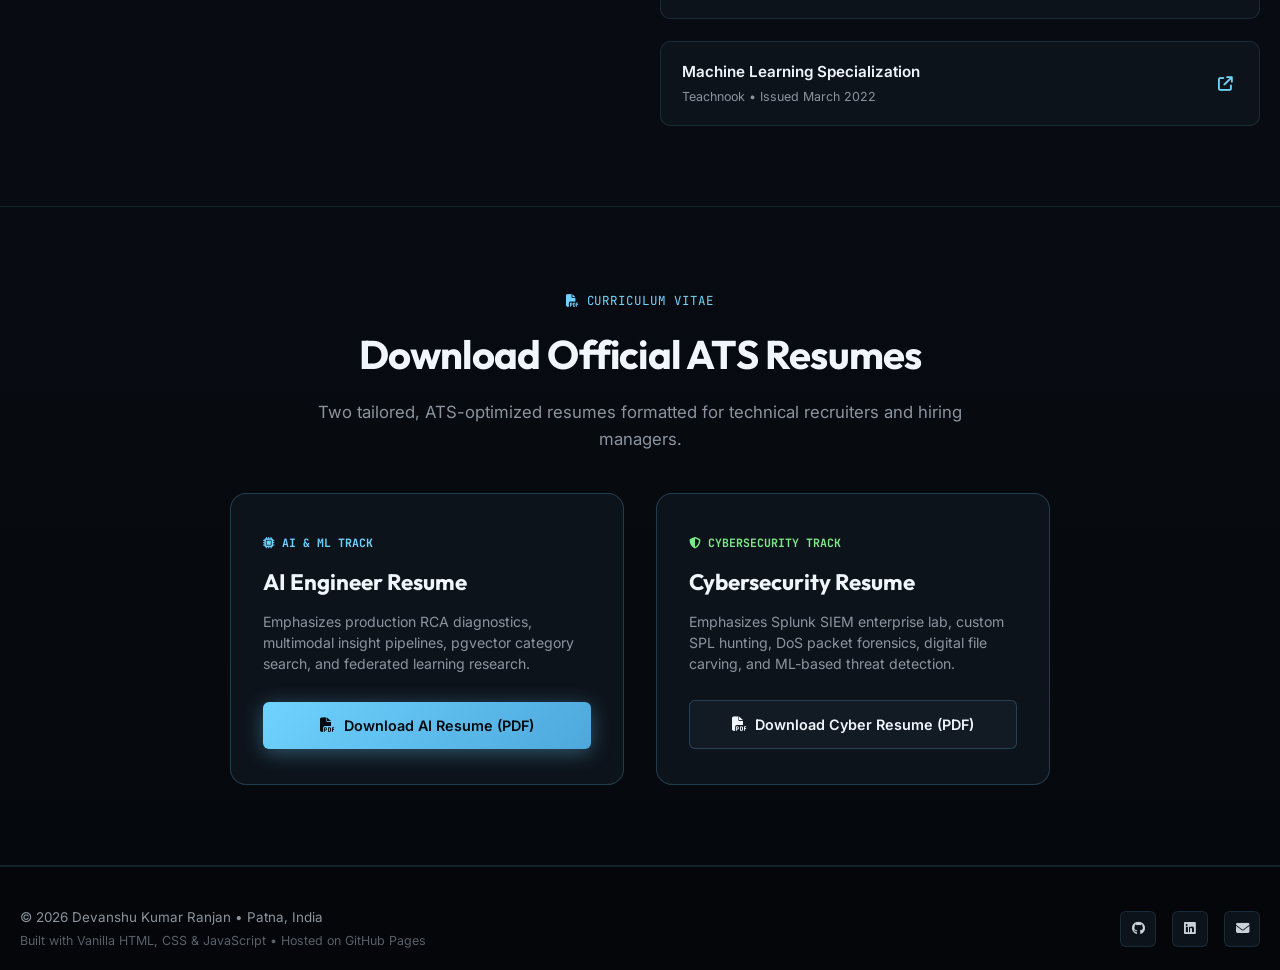
==== commit 0e7dfedd: "osint" ====
--- a/index.html
+++ b/index.html
@@ -1063,6 +1063,55 @@
               <span class="tech-tag">Evidence Handling</span>
             </div>
           </article>
+
+          <!-- Project 12: OSINT Investigation & Geospatial Intelligence -->
+          <article class="project-card" id="proj-osint-missing-person" data-category="security" data-project="osint-missing-person">
+            <div class="provenance-badge badge-personal">
+              <i class="fa-solid fa-user-secret"></i> Hands-On OSINT Lab &bull; TryHackMe
+            </div>
+
+            <div class="project-card-header">
+              <span class="project-type-badge badge-security">
+                <i class="fa-solid fa-magnifying-glass-location"></i>
+                OSINT &bull; Geospatial Recon
+              </span>
+              <div class="project-links">
+                <a href="https://tryhackme.com/room/missingperson" target="_blank" rel="noopener noreferrer" class="project-icon-link" title="TryHackMe Room">
+                  <i class="fa-solid fa-arrow-up-right-from-square"></i>
+                </a>
+                <button class="project-icon-link inspect-spec-btn" data-project="osint-missing-person" title="Inspect Deep-Dive Case Study">
+                  <i class="fa-solid fa-magnifying-glass"></i>
+                </button>
+              </div>
+            </div>
+
+            <h3 class="project-title">OSINT Investigation: Missing Person Geolocation &amp; Entity Resolution</h3>
+            <p class="project-desc">
+              End-to-end open-source intelligence investigation locating a missing subject through EXIF metadata extraction, reverse image geolocation, and SOCMINT link analysis.
+            </p>
+
+            <div class="blueprint-box">
+              <div class="blueprint-badge"><i class="fa-solid fa-compass"></i> INTELLIGENCE CYCLE PIPELINE</div>
+              <div class="blueprint-flow">
+                <code>[Photo EXIF Forensics]</code> &rarr; <code>[GEOINT Reverse Lookup]</code> &rarr; <code>[Event Corroboration]</code> &rarr; <code>[SOCMINT Video Pivot]</code> &rarr; <code>[Entity Resolution]</code>
+              </div>
+            </div>
+
+            <ul class="project-highlights">
+              <li>Extracted temporal and device telemetry from photo artifacts via <strong>exifmeta</strong>, establishing ground-truth timestamps and corroborating them against official <strong>MotoGP 2025 calendar schedules</strong>.</li>
+              <li>Conducted reverse image geolocation to identify the <strong>Pertamina Mandalika International Circuit</strong> and regional Indonesian dining venues.</li>
+              <li>Pivoted across <strong>Facebook video telemetry</strong>, attendee promotional reels, and cave expedition records (Gua Sumur) to trace associate networks and uncover verified business contact phone numbers.</li>
+            </ul>
+
+            <div class="tech-stack">
+              <span class="tech-tag">OSINT Tradecraft</span>
+              <span class="tech-tag">EXIF Forensics</span>
+              <span class="tech-tag">GEOINT</span>
+              <span class="tech-tag">SOCMINT</span>
+              <span class="tech-tag">Link Analysis</span>
+              <span class="tech-tag">TryHackMe</span>
+            </div>
+          </article>
         </div>
       </div>
     </section>
@@ -1145,6 +1194,12 @@
                 <div class="skill-item-info">
                   <span class="skill-name">Attack Simulations</span>
                   <span class="skill-desc">Hydra &bull; Nikto &bull; Slowloris &bull; Kali Linux</span>
+                </div>
+              </div>
+              <div class="skill-item">
+                <div class="skill-item-info">
+                  <span class="skill-name">OSINT &amp; Intelligence Tradecraft</span>
+                  <span class="skill-desc">GEOINT &bull; EXIF Forensics &bull; SOCMINT &bull; Link Analysis</span>
                 </div>
               </div>
             </div>
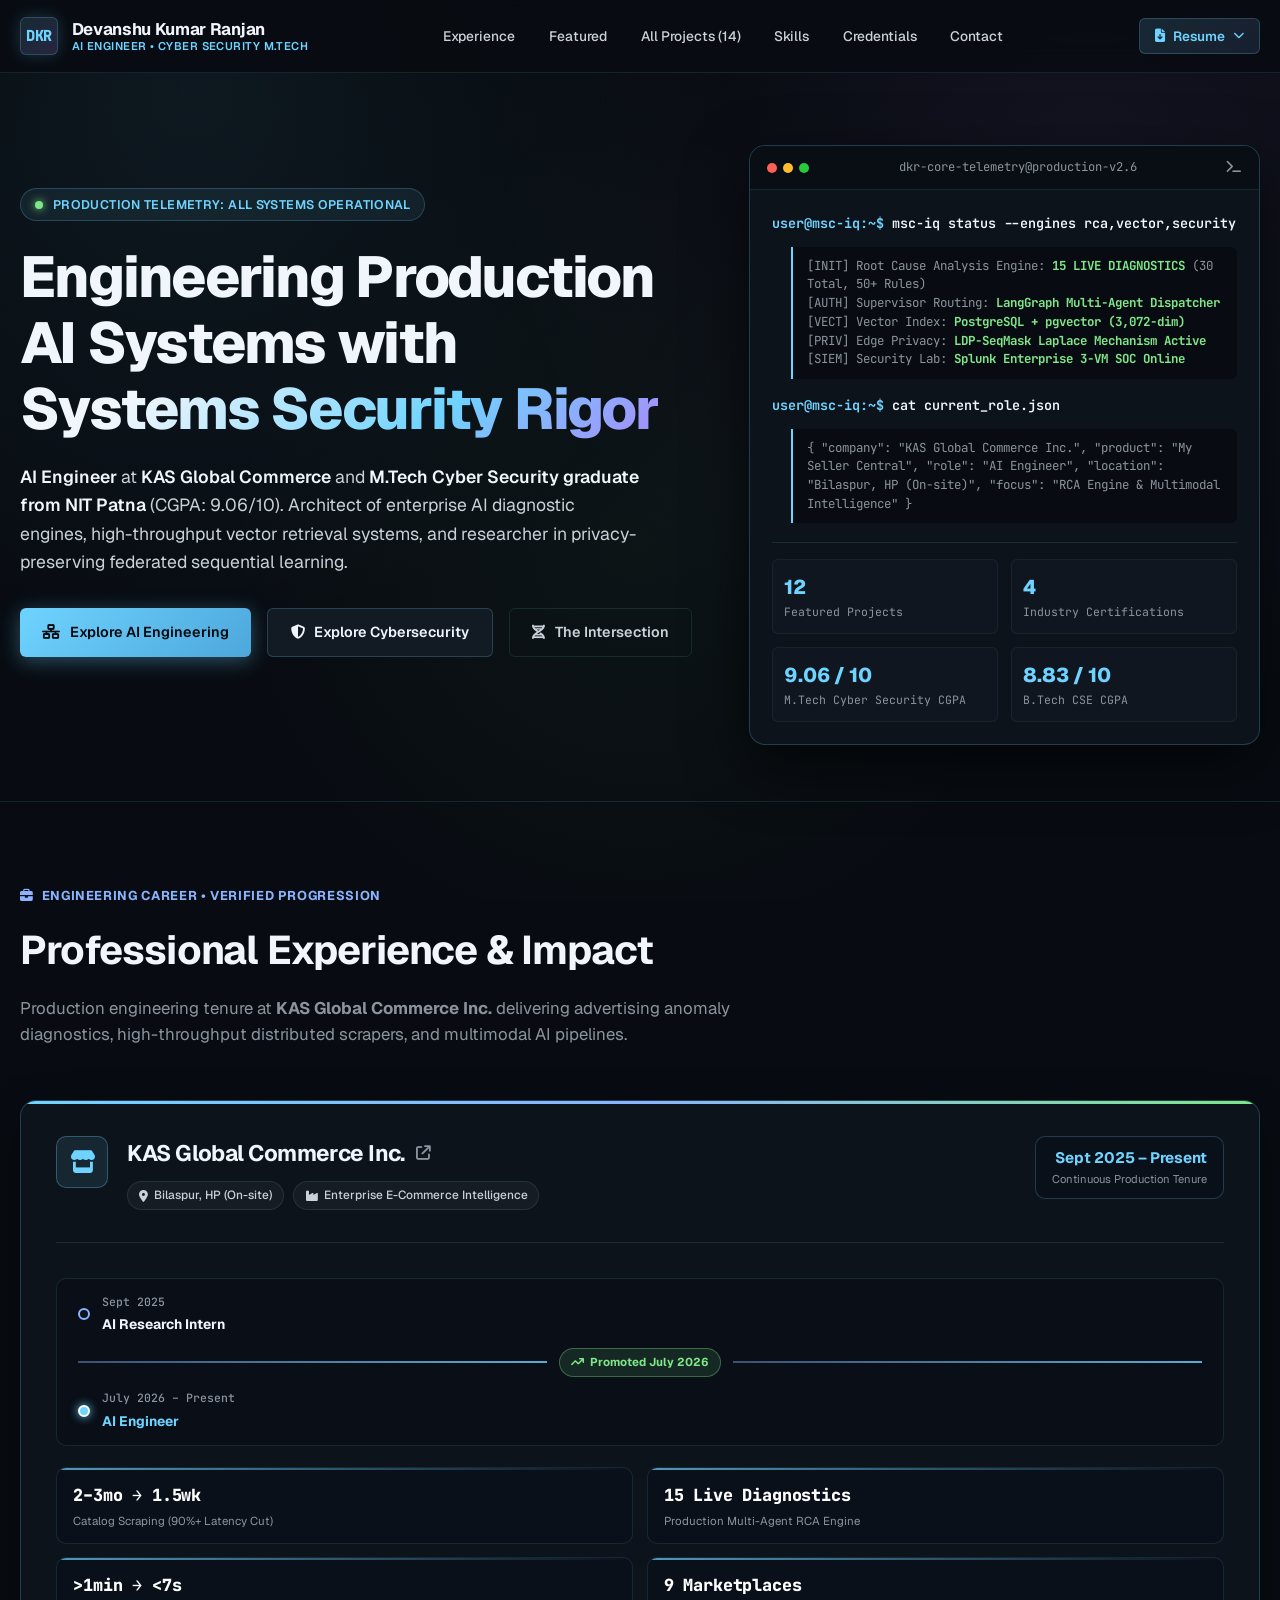
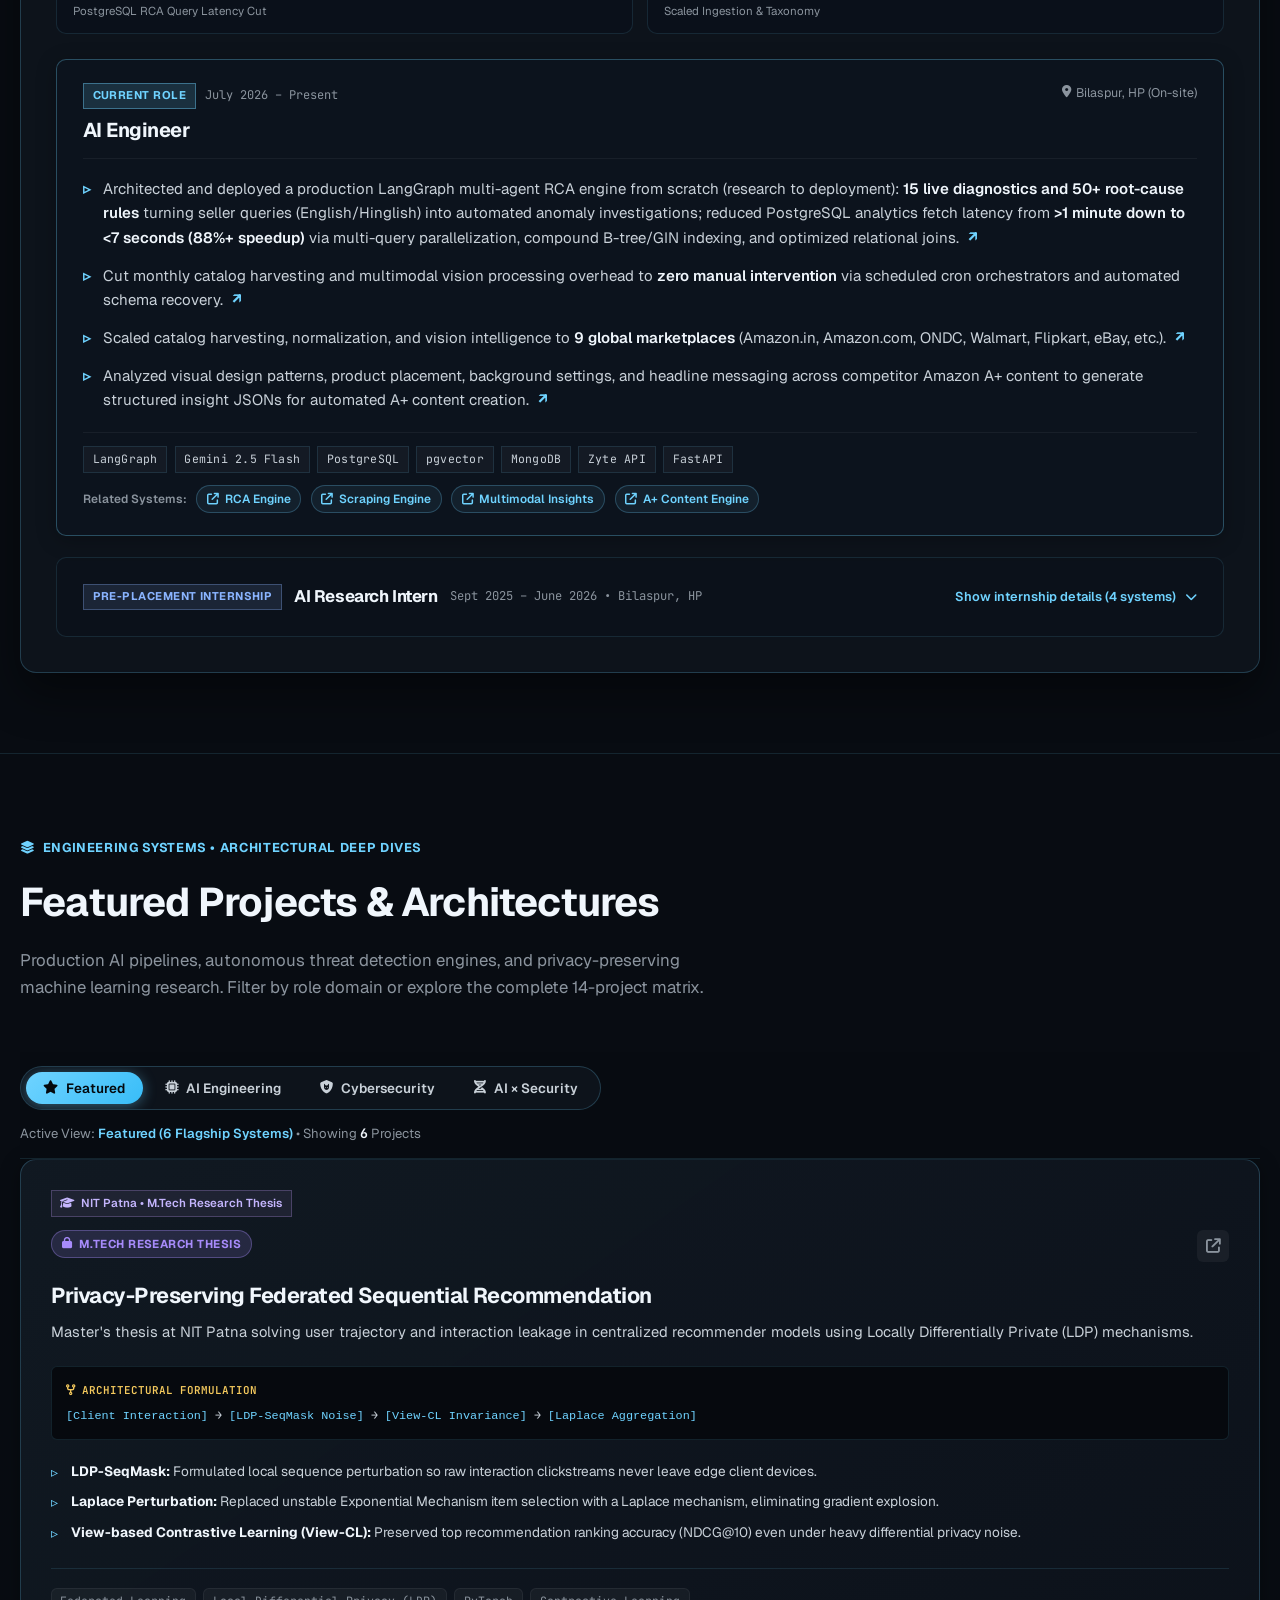
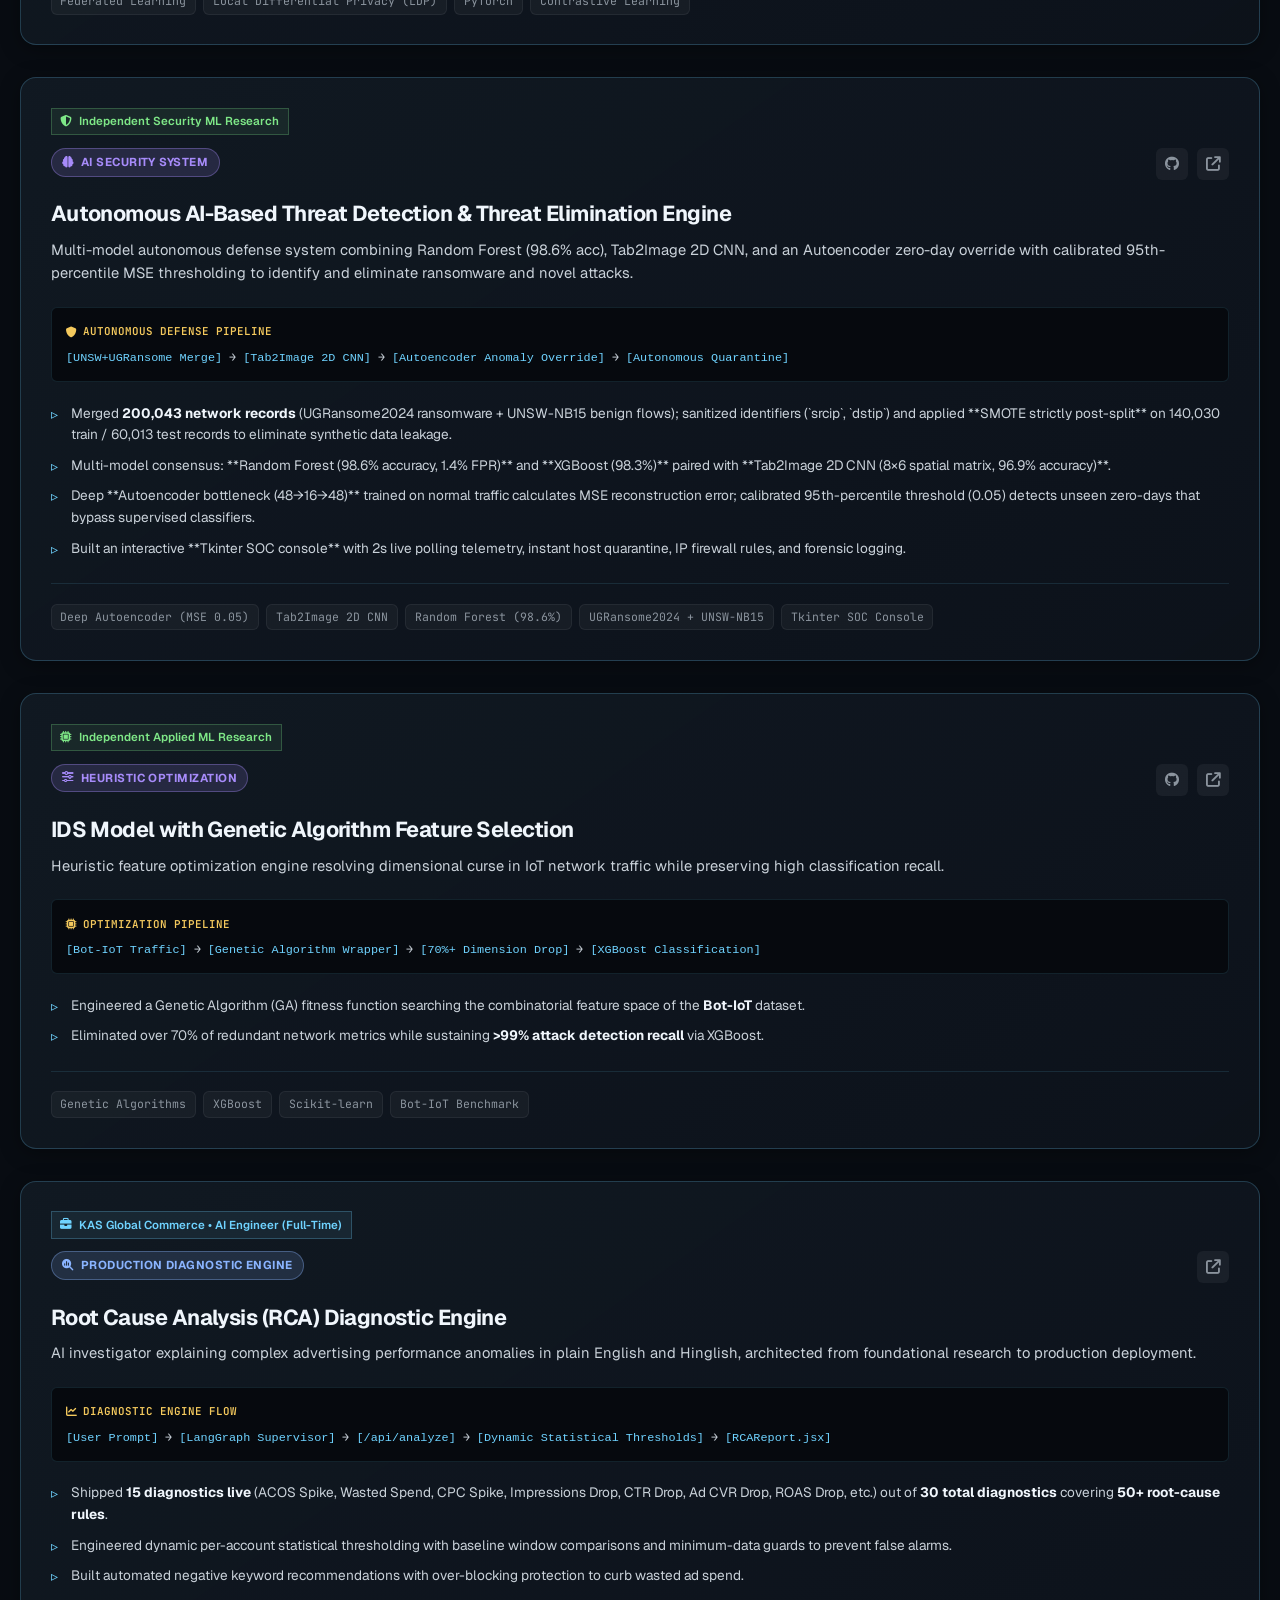
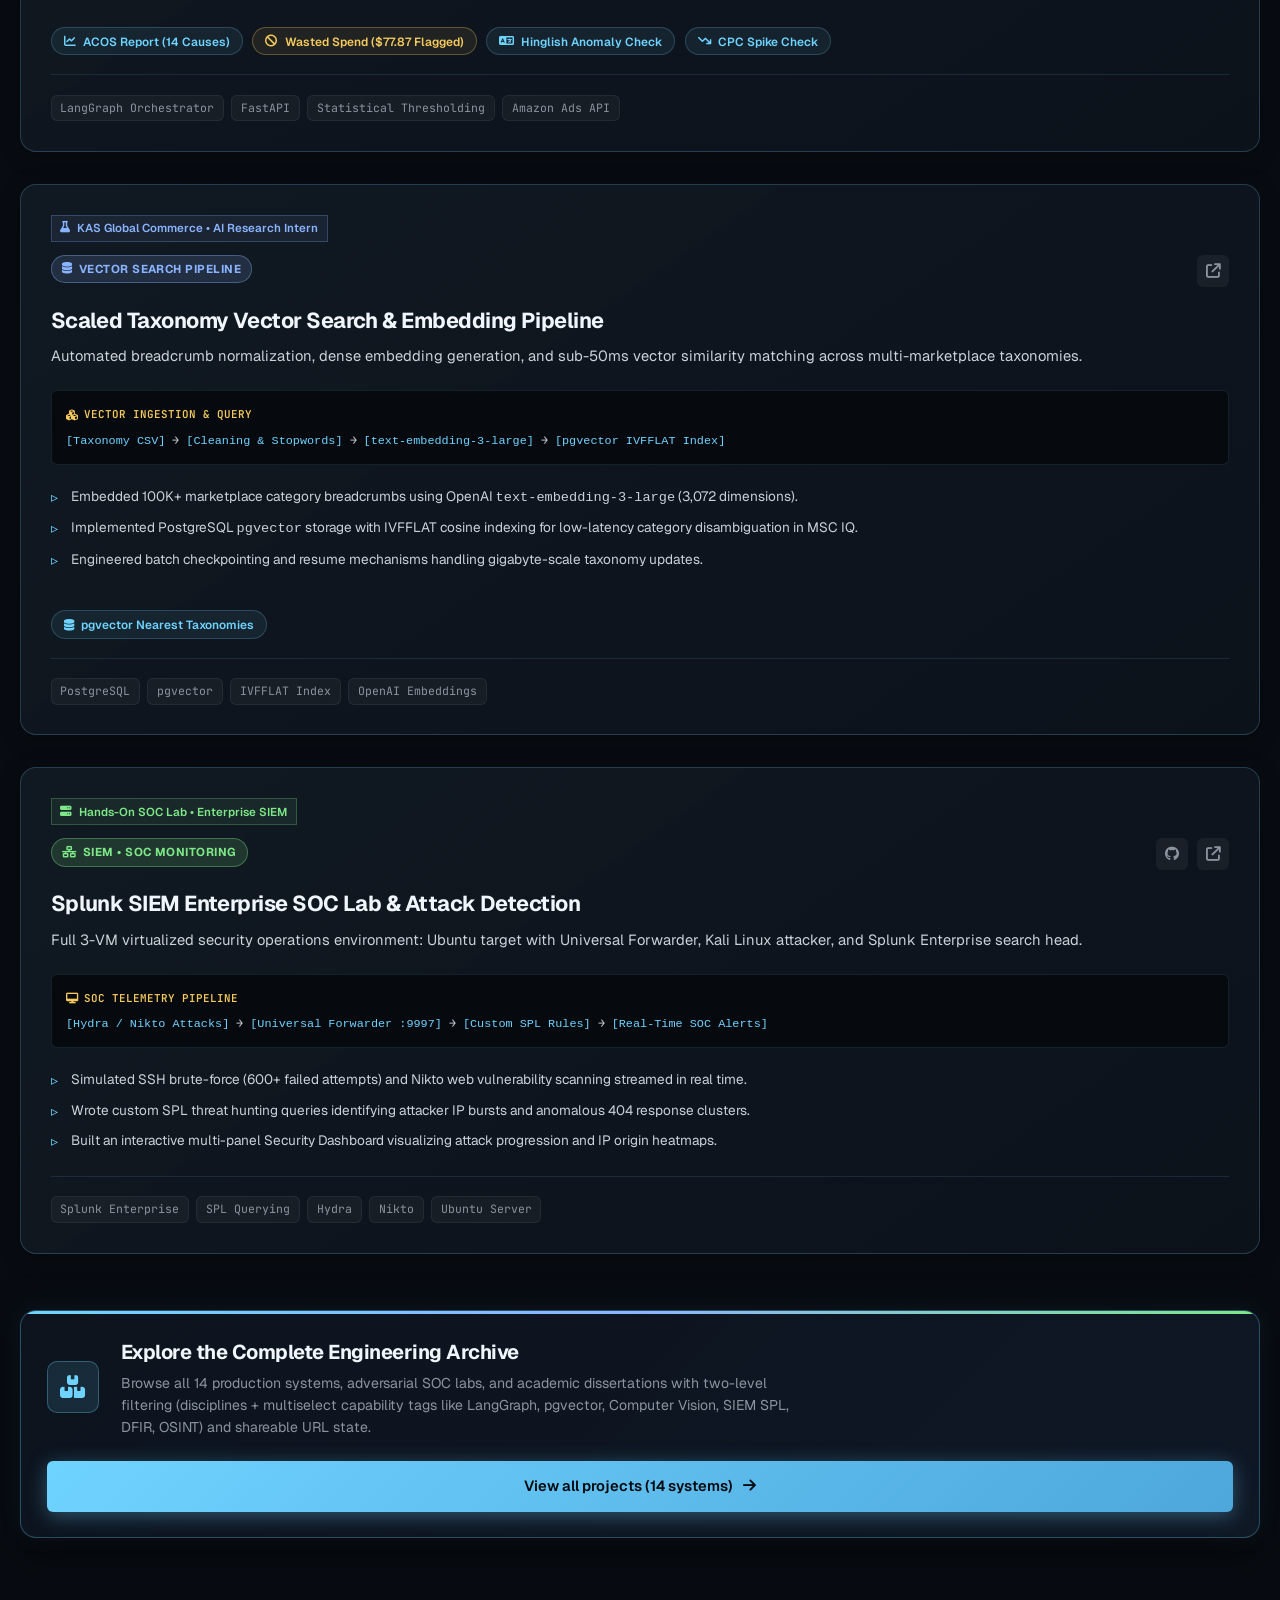
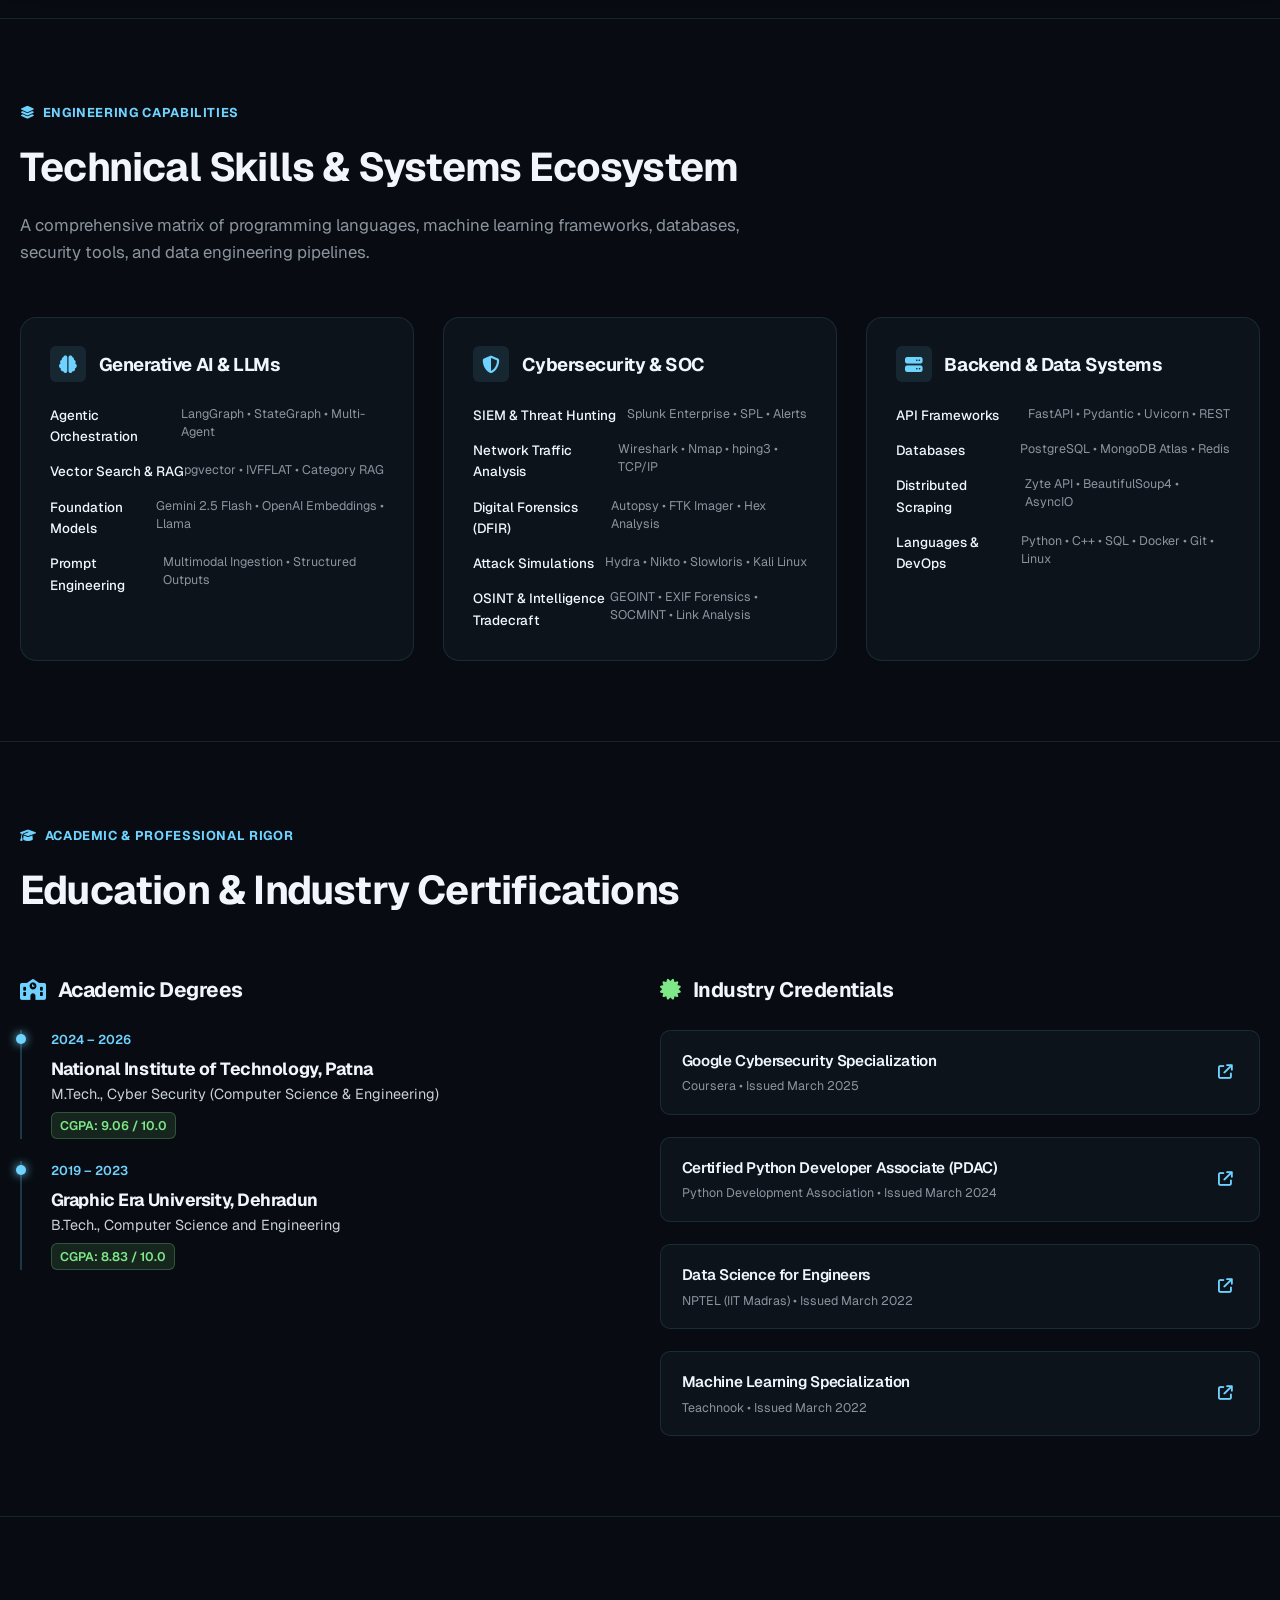
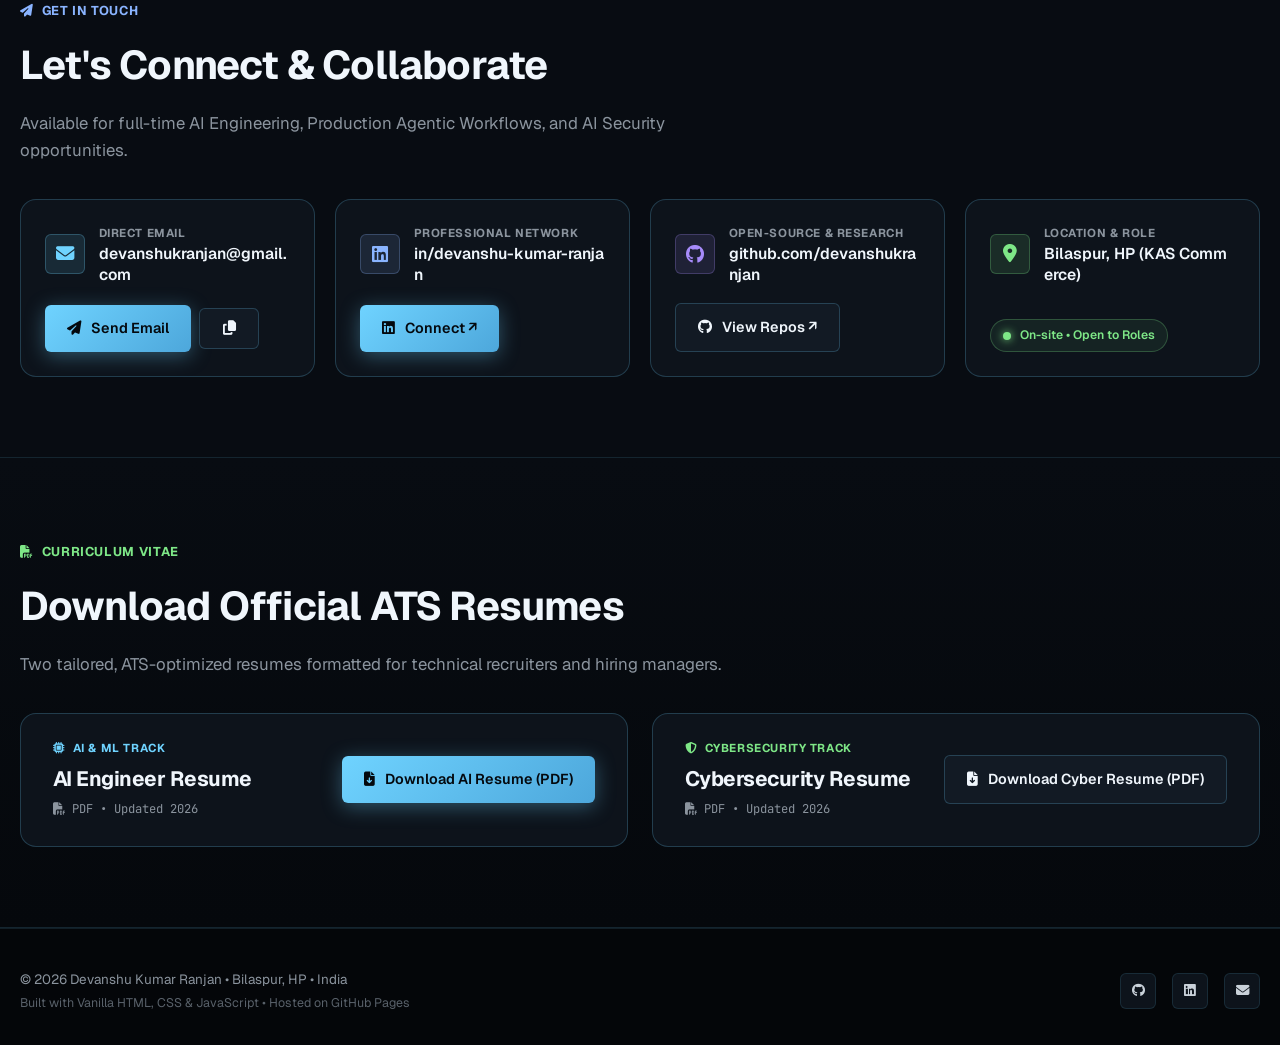
==== commit 28322ffe: "refined" ====
--- a/index.html
+++ b/index.html
@@ -8,10 +8,10 @@
   <meta name="author" content="Devanshu Kumar Ranjan">
   <link rel="icon" type="image/svg+xml" href="favicon.svg">
 
-  <!-- Google Fonts -->
+  <!-- Modern Clean Sans-Serif Typography (Geist, Inter) + Code Monospace (JetBrains Mono) -->
   <link rel="preconnect" href="https://fonts.googleapis.com">
   <link rel="preconnect" href="https://fonts.gstatic.com" crossorigin>
-  <link href="https://fonts.googleapis.com/css2?family=Inter:wght@400;500;600;700&family=JetBrains+Mono:wght@400;500;700&family=Outfit:wght@600;700;800&display=swap" rel="stylesheet">
+  <link href="https://fonts.googleapis.com/css2?family=Geist:wght@300;400;500;600;700;800&family=Inter:wght@400;500;600;700;800&family=JetBrains+Mono:wght@400;500;600;700&display=swap" rel="stylesheet">
 
   <!-- FontAwesome Icons -->
   <link rel="stylesheet" href="https://cdnjs.cloudflare.com/ajax/libs/font-awesome/6.4.0/css/all.min.css">
@@ -37,11 +37,11 @@
       <nav aria-label="Main Navigation">
         <ul class="nav-links">
           <li><a href="#experience" class="nav-link">Experience</a></li>
-          <li><a href="#ai-systems" class="nav-link">AI Systems</a></li>
-          <li><a href="#intersection" class="nav-link">The Overlap</a></li>
-          <li><a href="#security-labs" class="nav-link">Security Labs</a></li>
-          <li><a href="#skills" class="nav-link">Skills Matrix</a></li>
+          <li><a href="#projects" class="nav-link">Featured</a></li>
+          <li><a href="projects.html" class="nav-link">All Projects (14)</a></li>
+          <li><a href="#skills" class="nav-link">Skills</a></li>
           <li><a href="#credentials" class="nav-link">Credentials</a></li>
+          <li><a href="#contact" class="nav-link">Contact</a></li>
         </ul>
       </nav>
 
@@ -99,15 +99,15 @@
           </p>
 
           <div class="hero-ctas">
-            <a href="#ai-systems" class="btn btn-primary">
+            <a href="#projects" class="btn btn-primary" data-mode-jump="ai">
               <i class="fa-solid fa-network-wired"></i>
               <span>Explore AI Engineering</span>
             </a>
-            <a href="#security-labs" class="btn btn-secondary">
+            <a href="#projects" class="btn btn-secondary" data-mode-jump="security">
               <i class="fa-solid fa-shield-halved"></i>
               <span>Explore Cybersecurity</span>
             </a>
-            <a href="#intersection" class="btn btn-outline">
+            <a href="#projects" class="btn btn-outline" data-mode-jump="overlap">
               <i class="fa-solid fa-dna"></i>
               <span>The Intersection</span>
             </a>
@@ -201,7 +201,6 @@
                 <div class="company-meta-row">
                   <span class="meta-pill"><i class="fa-solid fa-location-dot"></i> Bilaspur, HP (On-site)</span>
                   <span class="meta-pill"><i class="fa-solid fa-industry"></i> Enterprise E-Commerce Intelligence</span>
-                  <span class="meta-pill promo-pill"><i class="fa-solid fa-arrow-trend-up"></i> Promoted: Intern &rarr; Full-Time AI Engineer</span>
                 </div>
               </div>
             </div>
@@ -211,119 +210,152 @@
             </div>
           </div>
 
-          <!-- Progression Timeline -->
-          <div class="career-timeline">
-            <!-- Node 1: AI Research Intern (Chronological Start: Foundational Architecture) -->
-            <div class="timeline-entry">
-              <div class="timeline-marker">
-                <div class="marker-dot"></div>
-                <div class="marker-line"></div>
-              </div>
-              <div class="timeline-body">
-                <div class="role-header">
-                  <div>
-                    <div class="role-badge-row">
-                      <span class="role-level-badge badge-intern">Pre-Placement Research Internship</span>
-                    </div>
-                    <h4 class="role-title">AI Research Intern</h4>
+          <!-- Visual Promotion Milestone Track -->
+          <div class="exp-promotion-track" aria-label="Promotion Track: Intern to Full-Time AI Engineer">
+            <div class="track-step">
+              <span class="track-dot"></span>
+              <div class="track-info">
+                <span class="track-date">Sept 2025</span>
+                <span class="track-role">AI Research Intern</span>
+              </div>
+            </div>
+            <div class="track-connector">
+              <div class="track-line"></div>
+              <div class="track-badge">
+                <i class="fa-solid fa-arrow-trend-up"></i> Promoted July 2026
+              </div>
+              <div class="track-line"></div>
+            </div>
+            <div class="track-step active">
+              <span class="track-dot current"></span>
+              <div class="track-info">
+                <span class="track-date">July 2026 – Present</span>
+                <span class="track-role">AI Engineer</span>
+              </div>
+            </div>
+          </div>
+
+          <!-- KPI Strip: Headline Impact Numbers at Top -->
+          <div class="exp-kpi-strip">
+            <div class="exp-kpi-tile">
+              <span class="kpi-num">2–3mo &rarr; 1.5wk</span>
+              <span class="kpi-lbl">Catalog Scraping (90%+ Latency Cut)</span>
+            </div>
+            <div class="exp-kpi-tile">
+              <span class="kpi-num">15 Live Diagnostics</span>
+              <span class="kpi-lbl">Production Multi-Agent RCA Engine</span>
+            </div>
+            <div class="exp-kpi-tile">
+              <span class="kpi-num">&gt;1min &rarr; &lt;7s</span>
+              <span class="kpi-lbl">PostgreSQL RCA Query Latency Cut</span>
+            </div>
+            <div class="exp-kpi-tile">
+              <span class="kpi-num">9 Marketplaces</span>
+              <span class="kpi-lbl">Scaled Ingestion &amp; Taxonomy</span>
+            </div>
+          </div>
+
+          <!-- Roles Container -->
+          <div class="exp-roles-container">
+            <!-- Current Role: AI Engineer (Expanded by Default) -->
+            <div class="exp-role-card current-role">
+              <div class="role-header">
+                <div>
+                  <div class="role-badge-row">
+                    <span class="role-level-badge badge-fulltime">Current Role</span>
+                    <span class="role-badge-period">July 2026 – Present</span>
                   </div>
-                  <div class="role-period">September 2025 – June 2026 &bull; Bilaspur, HP (On-site)</div>
-                </div>
-
+                  <h4 class="role-title">AI Engineer</h4>
+                </div>
+                <div class="role-location"><i class="fa-solid fa-location-dot"></i> Bilaspur, HP (On-site)</div>
+              </div>
+
+              <ul class="role-bullet-list">
+                <li>
+                  Architected and deployed a production LangGraph multi-agent RCA engine from scratch (research to deployment): <strong>15 live diagnostics and 50+ root-cause rules</strong> turning seller queries (English/Hinglish) into automated anomaly investigations; reduced PostgreSQL analytics fetch latency from <strong>&gt;1 minute down to &lt;7 seconds (88%+ speedup)</strong> via multi-query parallelization, compound B-tree/GIN indexing, and optimized relational joins.
+                  <a href="#proj-rca-engine" class="exp-bullet-link" title="Inspect RCA Engine System">↗</a>
+                </li>
+                <li>
+                  Cut monthly catalog harvesting and multimodal vision processing overhead to <strong>zero manual intervention</strong> via scheduled cron orchestrators and automated schema recovery.
+                  <a href="#proj-scraper-engine" class="exp-bullet-link" title="Inspect Scraping Pipeline">↗</a>
+                </li>
+                <li>
+                  Scaled catalog harvesting, normalization, and vision intelligence to <strong>9 global marketplaces</strong> (Amazon.in, Amazon.com, ONDC, Walmart, Flipkart, eBay, etc.).
+                  <a href="#proj-text-image-insights" class="exp-bullet-link" title="Inspect Multimodal Pipeline">↗</a>
+                </li>
+                <li>
+                  Analyzed visual design patterns, product placement, background settings, and headline messaging across competitor Amazon A+ content to generate structured insight JSONs for automated A+ content creation.
+                  <a href="#proj-aplus-engine" class="exp-bullet-link" title="Inspect A+ Content Engine">↗</a>
+                </li>
+              </ul>
+
+              <div class="exp-tech-row">
+                <span class="exp-tech-tag">LangGraph</span>
+                <span class="exp-tech-tag">Gemini 2.5 Flash</span>
+                <span class="exp-tech-tag">PostgreSQL</span>
+                <span class="exp-tech-tag">pgvector</span>
+                <span class="exp-tech-tag">MongoDB</span>
+                <span class="exp-tech-tag">Zyte API</span>
+                <span class="exp-tech-tag">FastAPI</span>
+              </div>
+
+              <div class="exp-related-row">
+                <span class="exp-related-lbl">Related Systems:</span>
+                <a href="#proj-rca-engine" class="exp-related-link"><i class="fa-solid fa-arrow-up-right-from-square"></i> RCA Engine</a>
+                <a href="#proj-scraper-engine" class="exp-related-link"><i class="fa-solid fa-arrow-up-right-from-square"></i> Scraping Engine</a>
+                <a href="#proj-text-image-insights" class="exp-related-link"><i class="fa-solid fa-arrow-up-right-from-square"></i> Multimodal Insights</a>
+                <a href="#proj-aplus-engine" class="exp-related-link"><i class="fa-solid fa-arrow-up-right-from-square"></i> A+ Content Engine</a>
+              </div>
+            </div>
+
+            <!-- Previous Role: AI Research Intern (Collapsed by Default) -->
+            <div class="exp-role-card intern-role">
+              <div class="intern-collapse-header" id="internToggle" role="button" tabindex="0" aria-expanded="false" aria-controls="internContent">
+                <div class="intern-summary-left">
+                  <span class="role-level-badge badge-intern">Pre-Placement Internship</span>
+                  <h4 class="intern-role-title">AI Research Intern</h4>
+                  <span class="intern-role-period">Sept 2025 – June 2026 &bull; Bilaspur, HP</span>
+                </div>
+                <div class="intern-summary-right">
+                  <span class="intern-toggle-label" id="internToggleLabel">Show internship details (4 systems)</span>
+                  <i class="fa-solid fa-chevron-down intern-chevron" id="internChevron"></i>
+                </div>
+              </div>
+
+              <div class="intern-collapse-body" id="internContent" style="display: none;">
                 <ul class="role-bullet-list">
                   <li>
-                    <strong>Distributed Two-Stage Web Scraping Engine:</strong> Engineered high-volume catalog harvesting across <strong>Amazon.in, Amazon.com, and ONDC</strong>; reduced full-catalog scraping time from <strong>2–3 months down to 1.5 weeks</strong> (90%+ latency reduction) via threaded Zyte API calls at <strong>1,000 req/min</strong> with MongoDB persistence.
-                    <div class="exp-jump-row">
-                      <a href="#proj-scraper-engine" class="exp-jump-pill" data-target="proj-scraper-engine">
-                        <i class="fa-solid fa-arrow-down-right"></i> Jump to Two-Stage Scraping Architecture
-                      </a>
-                    </div>
+                    <strong>Distributed Two-Stage Web Scraping Engine:</strong> Engineered high-volume catalog harvesting across <strong>Amazon.in</strong>, <strong>Amazon.com</strong>, and <strong>ONDC</strong>; reduced full-catalog scraping time from <strong>2–3 months down to 1.5 weeks</strong> (90%+ latency reduction) via threaded Zyte API calls at <strong>1,000 req/min</strong> with MongoDB persistence.
+                    <a href="#proj-scraper-engine" class="exp-bullet-link" title="Jump to Two-Stage Scraping Architecture">↗</a>
                   </li>
                   <li>
                     <strong>Taxonomy ETL &amp; Dense Vector Search:</strong> Developed taxonomy breadcrumb normalization and dense semantic vector search using OpenAI <code>text-embedding-3-large</code> (3,072 dimensions) and PostgreSQL with <code>pgvector</code> (IVFFLAT indexing) for cross-marketplace category mapping, achieving sub-50ms retrieval latency.
-                    <div class="exp-jump-row">
-                      <a href="#proj-vector-taxonomy" class="exp-jump-pill" data-target="proj-vector-taxonomy">
-                        <i class="fa-solid fa-arrow-down-right"></i> Jump to pgvector Taxonomy Pipeline
-                      </a>
-                    </div>
+                    <a href="#proj-vector-taxonomy" class="exp-bullet-link" title="Jump to pgvector Taxonomy Pipeline">↗</a>
                   </li>
                   <li>
                     <strong>Common API Endpoints &amp; Chatbot RAG:</strong> Built 3 core microservices (<code>/api/v1/category-mapper</code>, <code>/api/v1/insights</code>, <code>/api/v1/product-details</code>) enabling multi-turn conversational category RAG with dynamic chip disambiguation powering the MSC IQ assistant.
-                    <div class="exp-jump-row">
-                      <a href="#proj-common-api" class="exp-jump-pill" data-target="proj-common-api">
-                        <i class="fa-solid fa-arrow-down-right"></i> Jump to Chatbot RAG API Spec
-                      </a>
-                    </div>
+                    <a href="#proj-common-api" class="exp-bullet-link" title="Jump to Chatbot RAG API Spec">↗</a>
                   </li>
                   <li>
                     <strong>Multimodal Text &amp; Image Insight Pipeline (Amazon &amp; ONDC):</strong> Designed foundational category intelligence combining quantitative statistical analysis with Gemini 2.5 Flash inference for Amazon and ONDC product listings.
-                    <div class="exp-jump-row">
-                      <a href="#proj-text-image-insights" class="exp-jump-pill" data-target="proj-text-image-insights">
-                        <i class="fa-solid fa-arrow-down-right"></i> Jump to Text &amp; Image Pipeline Card
-                      </a>
-                    </div>
+                    <a href="#proj-text-image-insights" class="exp-bullet-link" title="Jump to Text &amp; Image Pipeline Card">↗</a>
                   </li>
                 </ul>
-              </div>
-            </div>
-
-            <!-- Node 2: AI Engineer (Full-Time Promotion & Scale) -->
-            <div class="timeline-entry active-role">
-              <div class="timeline-marker">
-                <div class="marker-dot current"></div>
-              </div>
-              <div class="timeline-body">
-                <div class="role-header">
-                  <div>
-                    <div class="role-badge-row">
-                      <span class="role-level-badge badge-fulltime">Full-Time Staff Role</span>
-                      <span class="role-promotion-tag"><i class="fa-solid fa-arrow-trend-up"></i> Promoted to Staff</span>
-                    </div>
-                    <h4 class="role-title">AI Engineer</h4>
-                  </div>
-                  <div class="role-period">July 2026 – Present &bull; Bilaspur, HP (On-site)</div>
-                </div>
-
-                <ul class="role-bullet-list">
-                  <li>
-                    <strong>Root Cause Analysis (RCA) Engine (Research to Production):</strong> Architected and deployed an end-to-end autonomous AI advertising diagnostic system under a LangGraph multi-agent orchestrator. Translates natural language seller queries (English &amp; Hinglish) into automated anomaly investigations. Shipped <strong>15 live diagnostics</strong> (ACOS Spike, Wasted Spend, CPC Spike, Impressions Drop, CTR Drop, Ad CVR Drop, ROAS Drop, etc.) out of <strong>30 total diagnostics</strong> across <strong>50+ root-cause rules</strong> (bid shifts, budget exhaustion, Buy Box loss, out-of-stock events) with dynamic per-account statistical thresholding, normalized period-over-period baseline comparisons, and automated negative keyword recommendations with traffic-loss safeguards.
-                    <div class="exp-jump-row">
-                      <a href="#proj-rca-engine" class="exp-jump-pill" data-target="proj-rca-engine">
-                        <i class="fa-solid fa-arrow-down-right"></i> Jump to RCA Engine Card (4 Telemetry Screens)
-                      </a>
-                    </div>
-                  </li>
-                  <li>
-                    <strong>Automated Monthly Scraping &amp; Multimodal Text/Image Insights (Production Scheduling):</strong> Maintained and automated the end-to-end catalog intelligence cycle: as soon as the two-stage catalog scraper completes its monthly crawl for a marketplace, the multimodal text and image insights pipeline (combining quantitative statistical scoring with Gemini 2.5 Flash Vision) triggers automatically via scheduled cron workflows. Runs recurrently every month on an automated basis; engineering code updates are only required when onboarding schema adapters for newly added marketplaces.
-                    <div class="exp-jump-row">
-                      <a href="#proj-scraper-engine" class="exp-jump-pill" data-target="proj-scraper-engine">
-                        <i class="fa-solid fa-arrow-down-right"></i> Jump to Scraping Engine
-                      </a>
-                      <a href="#proj-text-image-insights" class="exp-jump-pill" data-target="proj-text-image-insights" style="margin-left: 0.4rem;">
-                        <i class="fa-solid fa-arrow-down-right"></i> Jump to Text &amp; Image Insights
-                      </a>
-                    </div>
-                  </li>
-                  <li>
-                    <strong>Cross-Marketplace Expansion (Walmart, Flipkart, eBay):</strong> Extended both scraping and multimodal text/image analysis engines from their initial internship scope (Amazon &amp; ONDC) across Walmart, Flipkart, eBay, and OnBuy as monthly scraping completes for each platform. The text and image insight pipelines are fully automated and run recurrently across newly scraped platforms to analyze titles, bullet points, specifications, and 6 image types across top 25 category best-sellers.
-                    <div class="exp-jump-row">
-                      <a href="#proj-text-image-insights" class="exp-jump-pill" data-target="proj-text-image-insights">
-                        <i class="fa-solid fa-diagram-project"></i> Inspect Text &amp; Image Pipeline
-                      </a>
-                    </div>
-                  </li>
-                  <li>
-                    <strong>Multimodal A+ Content Intelligence &amp; Modular Architecture:</strong> Analyzed visual design patterns, product placement, background settings, and headline messaging across competitor Amazon A+ content to generate structured insight JSONs for automated A+ content creation. Built and validated production analysis for <strong>Module 5 (Standard Image &amp; Dark Text Overlay)</strong> across top 25 category best-sellers, with an architectural roadmap extending across all <strong>19 Standard and 21 Premium Amazon A+ modules</strong>. Built upon the marketplace PostgreSQL tables originally architected during the <em>High-Scale Taxonomy Vector Search &amp; Category Mapping Pipeline</em> (containing 3,072-dim category vector embeddings), progressively extending the schema with dedicated <code>text_insights</code>, <code>image_insights</code>, and <code>aplus_insights</code> columns partitioned by month and year (<code>run_id</code>).
-                    <div class="exp-jump-row">
-                      <a href="#proj-aplus-engine" class="exp-jump-pill" data-target="proj-aplus-engine">
-                        <i class="fa-solid fa-wand-magic-sparkles"></i> Inspect Multimodal A+ Architecture
-                      </a>
-                    </div>
-                  </li>
-                  <li>
-                    <strong>Engineering Mentorship &amp; Pipeline Governance:</strong> Guiding and mentoring junior engineering teammates on marketplace adapter development, error recovery telemetry, Zyte rate-limit balancing, and scheduler pipeline health.
-                  </li>
-                </ul>
+
+                <div class="exp-tech-row">
+                  <span class="exp-tech-tag">Python</span>
+                  <span class="exp-tech-tag">FastAPI</span>
+                  <span class="exp-tech-tag">OpenAI Embeddings</span>
+                  <span class="exp-tech-tag">pgvector</span>
+                  <span class="exp-tech-tag">Zyte</span>
+                  <span class="exp-tech-tag">MongoDB</span>
+                </div>
+
+                <div class="exp-related-row">
+                  <span class="exp-related-lbl">Related Systems:</span>
+                  <a href="#proj-vector-taxonomy" class="exp-related-link"><i class="fa-solid fa-arrow-up-right-from-square"></i> Taxonomy pgvector</a>
+                  <a href="#proj-common-api" class="exp-related-link"><i class="fa-solid fa-arrow-up-right-from-square"></i> Chatbot RAG APIs</a>
+                </div>
               </div>
             </div>
           </div>
@@ -332,50 +364,57 @@
     </section>
 
     <!-- ========================================================================
-         INTERACTIVE SPECTRUM CONTROLLER (MODE SWITCHER)
+         FEATURED PROJECTS SECTION (HOMEPAGE ARCHITECTURE)
          ======================================================================== -->
-    <div class="mode-switcher-bar">
-      <div class="container mode-switcher-container">
-        <div class="mode-tabs" role="tablist" aria-label="Portfolio Track Filter">
-          <button class="mode-tab active" data-mode="all" role="tab" aria-selected="true">
-            <i class="fa-solid fa-layer-group"></i>
-            <span>Unified Spectrum (All Systems)</span>
-          </button>
-          <button class="mode-tab" data-mode="ai" role="tab" aria-selected="false">
-            <i class="fa-solid fa-microchip"></i>
-            <span>AI Engineering &amp; LLMs</span>
-          </button>
-          <button class="mode-tab" data-mode="security" role="tab" aria-selected="false">
-            <i class="fa-solid fa-shield-cat"></i>
-            <span>Cybersecurity &amp; SOC</span>
-          </button>
-        </div>
-
-        <div class="mode-indicator-text">
-          Active View: <span id="currentModeLabel">Unified Spectrum (AI + Security + Overlap)</span> &bull; Showing <span id="visibleProjectCount">12</span> Systems
-        </div>
-      </div>
-    </div>
-
-    <!-- ========================================================================
-         SECTION 1: THE INTERSECTION (CORE EDGE / OVERLAP)
-         ======================================================================== -->
-    <section id="intersection">
+    <section id="projects" class="projects-section">
+      <!-- Hidden anchor points for legacy section navigation -->
+      <div id="intersection" class="section-anchor"></div>
+      <div id="ai-systems" class="section-anchor"></div>
+      <div id="security-labs" class="section-anchor"></div>
+
       <div class="container">
         <div class="section-header">
           <div class="section-tag">
-            <i class="fa-solid fa-dna"></i>
-            <span>The Intersection &bull; Core Differentiator</span>
-          </div>
-          <h2 class="section-title">Where Applied AI Meets Cyber Security</h2>
+            <i class="fa-solid fa-layer-group"></i>
+            <span>Engineering Systems &bull; Architectural Deep Dives</span>
+          </div>
+          <h2 class="section-title">Featured Projects &amp; Architectures</h2>
           <p class="section-desc">
-            Few engineers possess both production LLM system engineering skills and formal cybersecurity research credentials. This intersection enables the design of adversarial threat detectors and privacy-preserving machine learning architectures.
+            Production AI pipelines, autonomous threat detection engines, and privacy-preserving machine learning research. Filter by role domain or explore the complete 14-project matrix.
           </p>
         </div>
 
-        <div class="cards-grid">
-          <!-- Project 1: M.Tech Dissertation -->
-          <article class="project-card featured-card" id="proj-thesis-recsys" data-category="overlap" data-project="mtech-dissertation">
+        <!-- Single Row of Section Tabs on Homepage -->
+        <div class="mode-switcher-bar">
+          <div class="mode-switcher-container">
+            <div class="mode-tabs" role="tablist" aria-label="Portfolio Track Filter">
+              <button class="mode-tab active" data-mode="featured" role="tab" aria-selected="true">
+                <i class="fa-solid fa-star"></i>
+                <span>Featured</span>
+              </button>
+              <button class="mode-tab" data-mode="ai" role="tab" aria-selected="false">
+                <i class="fa-solid fa-microchip"></i>
+                <span>AI Engineering</span>
+              </button>
+              <button class="mode-tab" data-mode="security" role="tab" aria-selected="false">
+                <i class="fa-solid fa-shield-cat"></i>
+                <span>Cybersecurity</span>
+              </button>
+              <button class="mode-tab" data-mode="overlap" role="tab" aria-selected="false">
+                <i class="fa-solid fa-dna"></i>
+                <span>AI &times; Security</span>
+              </button>
+            </div>
+
+            <div class="mode-indicator-text">
+              Active View: <strong id="currentModeLabel">Featured (6 Flagship Systems)</strong> &bull; Showing <span id="visibleProjectCount">6</span> Projects
+            </div>
+          </div>
+        </div>
+
+        <div class="cards-grid" id="homepageCardsGrid">
+          <!-- Project 1: M.Tech Dissertation (Featured • AI x Security) -->
+          <article class="project-card featured-card" id="proj-thesis-recsys" data-featured="true" data-category="overlap" data-project="mtech-dissertation" data-tags="Federated Privacy,Adversarial AI,Differential Privacy">
             <div class="provenance-badge badge-research">
               <i class="fa-solid fa-graduation-cap"></i> NIT Patna &bull; M.Tech Research Thesis
             </div>
@@ -417,8 +456,8 @@
             </div>
           </article>
 
-          <!-- Project 2: Autonomous AI Threat Detection Engine -->
-          <article class="project-card" id="proj-ai-threat-engine" data-category="overlap" data-project="hermes-ids">
+          <!-- Project 2: Autonomous AI Threat Detection Engine (Featured • AI x Security) -->
+          <article class="project-card featured-card" id="proj-ai-threat-engine" data-featured="true" data-category="overlap" data-project="hermes-ids" data-tags="Computer Vision,Adversarial AI,Packet Forensics">
             <div class="provenance-badge badge-personal">
               <i class="fa-solid fa-shield-halved"></i> Independent Security ML Research
             </div>
@@ -437,33 +476,36 @@
               </div>
             </div>
 
-            <h3 class="project-title">Autonomous AI Threat Detection &amp; Elimination Engine</h3>
+            <h3 class="project-title">Autonomous AI-Based Threat Detection &amp; Threat Elimination Engine</h3>
             <p class="project-desc">
-              AI-based intrusion detection engine trained to identify and block ransomware patterns and zero-day threats in real time.
+              Multi-model autonomous defense system combining Random Forest (98.6% acc), Tab2Image 2D CNN, and an Autoencoder zero-day override with calibrated 95th-percentile MSE thresholding to identify and eliminate ransomware and novel attacks.
             </p>
 
             <div class="blueprint-box">
-              <div class="blueprint-badge"><i class="fa-solid fa-shield"></i> THREAT MODELING PIPELINE</div>
+              <div class="blueprint-badge"><i class="fa-solid fa-shield"></i> AUTONOMOUS DEFENSE PIPELINE</div>
               <div class="blueprint-flow">
-                <code>[Live Packet Ingestion]</code> &rarr; <code>[CNN + Ensemble DL]</code> &rarr; <code>[Anomaly Threshold]</code> &rarr; <code>[Containment Action]</code>
+                <code>[UNSW+UGRansome Merge]</code> &rarr; <code>[Tab2Image 2D CNN]</code> &rarr; <code>[Autoencoder Anomaly Override]</code> &rarr; <code>[Autonomous Quarantine]</code>
               </div>
             </div>
 
             <ul class="project-highlights">
-              <li>Trained and benchmarked deep neural networks and ensemble models on the <strong>UGRansome 2024</strong> and <strong>UNSW-NB15</strong> datasets.</li>
-              <li>Built an interactive Tkinter GUI for live network telemetry monitoring, threat score alerts, and containment triggers.</li>
+              <li>Merged <strong>200,043 network records</strong> (UGRansome2024 ransomware + UNSW-NB15 benign flows); sanitized identifiers (`srcip`, `dstip`) and applied **SMOTE strictly post-split** on 140,030 train / 60,013 test records to eliminate synthetic data leakage.</li>
+              <li>Multi-model consensus: **Random Forest (98.6% accuracy, 1.4% FPR)** and **XGBoost (98.3%)** paired with **Tab2Image 2D CNN (8×6 spatial matrix, 96.9% accuracy)**.</li>
+              <li>Deep **Autoencoder bottleneck (48&rarr;16&rarr;48)** trained on normal traffic calculates MSE reconstruction error; calibrated 95th-percentile threshold (0.05) detects unseen zero-days that bypass supervised classifiers.</li>
+              <li>Built an interactive **Tkinter SOC console** with 2s live polling telemetry, instant host quarantine, IP firewall rules, and forensic logging.</li>
             </ul>
 
             <div class="tech-stack">
-              <span class="tech-tag">Deep Learning (CNN)</span>
-              <span class="tech-tag">UGRansome 2024</span>
-              <span class="tech-tag">UNSW-NB15</span>
-              <span class="tech-tag">Python GUI</span>
+              <span class="tech-tag">Deep Autoencoder (MSE 0.05)</span>
+              <span class="tech-tag">Tab2Image 2D CNN</span>
+              <span class="tech-tag">Random Forest (98.6%)</span>
+              <span class="tech-tag">UGRansome2024 + UNSW-NB15</span>
+              <span class="tech-tag">Tkinter SOC Console</span>
             </div>
           </article>
 
-          <!-- Project 3: GA-Optimized Bot-IoT IDS -->
-          <article class="project-card" id="proj-ga-ids" data-category="overlap" data-project="bot-iot-ga-ids">
+          <!-- Project 3: GA-Optimized Bot-IoT IDS (Featured • AI x Security) -->
+          <article class="project-card featured-card" id="proj-ga-ids" data-featured="true" data-category="overlap" data-project="bot-iot-ga-ids" data-tags="Heuristic Search (GA),Packet Forensics,Adversarial AI">
             <div class="provenance-badge badge-personal">
               <i class="fa-solid fa-microchip"></i> Independent Applied ML Research
             </div>
@@ -506,40 +548,9 @@
               <span class="tech-tag">Bot-IoT Benchmark</span>
             </div>
           </article>
-        </div>
-      </div>
-    </section>
-
-    <!-- ========================================================================
-         SECTION 2: APPLIED AI & PRODUCTION SYSTEMS (COMPANY CASE STUDIES)
-         ======================================================================== -->
-    <section id="ai-systems">
-      <div class="container">
-        <div class="section-header">
-          <div class="section-tag tag-ai">
-            <i class="fa-solid fa-network-wired"></i>
-            <span>Applied AI &bull; Enterprise &amp; Independent Systems</span>
-          </div>
-          <h2 class="section-title">Applied AI Engineering &amp; Autonomous Systems</h2>
-          <p class="section-desc">
-            Production microservices engineered for enterprise platforms, alongside independent flagship AI agents and privacy-preserving ML research.
-          </p>
-        </div>
-
-        <!-- AI Track Sub-Division Banner: Enterprise Production Systems -->
-        <div class="track-subdivision-header">
-          <div class="subdivision-title-wrap">
-            <span class="subdivision-kicker"><i class="fa-solid fa-building"></i> ENTERPRISE PRODUCTION TRACK</span>
-            <h3 class="subdivision-heading">KAS Global Commerce &bull; MySellerCentral (MSC IQ Copilot)</h3>
-          </div>
-          <p class="subdivision-desc">
-            Proprietary microservices, advertising root-cause diagnostics, dense vector indexing, and multimodal intelligence powering the MSC IQ AI chatbot within the MySellerCentral platform.
-          </p>
-        </div>
-
-        <div class="cards-grid">
-          <!-- Project 4: RCA Engine -->
-          <article class="project-card featured-card" id="proj-rca-engine" data-category="ai" data-project="rca-engine">
+
+          <!-- Project 4: RCA Engine (Featured • AI) -->
+          <article class="project-card featured-card" id="proj-rca-engine" data-featured="true" data-category="ai" data-project="rca-engine" data-tags="LangGraph,RAG & Agents,Vector Search">
             <div class="provenance-badge badge-fulltime">
               <i class="fa-solid fa-briefcase"></i> KAS Global Commerce &bull; AI Engineer (Full-Time)
             </div>
@@ -597,8 +608,8 @@
             </div>
           </article>
 
-          <!-- Project 5: Taxonomy Embedding Pipeline -->
-          <article class="project-card" id="proj-vector-taxonomy" data-category="ai" data-project="category-mapper">
+          <!-- Project 5: Taxonomy Embedding Pipeline (Featured • AI) -->
+          <article class="project-card featured-card" id="proj-vector-taxonomy" data-featured="true" data-category="ai" data-project="category-mapper" data-tags="Vector Search,RAG & Agents">
             <div class="provenance-badge badge-intern">
               <i class="fa-solid fa-flask"></i> KAS Global Commerce &bull; AI Research Intern
             </div>
@@ -647,8 +658,8 @@
             </div>
           </article>
 
-          <!-- Project 6: Distributed Web Scraping Pipeline -->
-          <article class="project-card" id="proj-scraper-engine" data-category="ai" data-project="scraping-engine">
+          <!-- Project 6: Distributed Web Scraping Pipeline (AI) -->
+          <article class="project-card" id="proj-scraper-engine" data-featured="false" data-category="ai" data-project="scraping-engine" data-tags="Distributed Systems,ETL Pipelines">
             <div class="provenance-badge badge-intern">
               <i class="fa-solid fa-flask"></i> KAS Global Commerce &bull; AI Research Intern
             </div>
@@ -702,8 +713,8 @@
             </div>
           </article>
 
-          <!-- Project 7: Multimodal Text & Image Insight Pipeline -->
-          <article class="project-card" id="proj-text-image-insights" data-category="ai" data-project="text-image-insights">
+          <!-- Project 7: Multimodal Text & Image Insight Pipeline (AI) -->
+          <article class="project-card" id="proj-text-image-insights" data-featured="false" data-category="ai" data-project="text-image-insights" data-tags="Computer Vision,Multimodal LLMs">
             <div class="provenance-badge badge-fulltime">
               <i class="fa-solid fa-briefcase"></i> KAS Global Commerce &bull; Intern &rarr; Automated in Full-Time
             </div>
@@ -747,8 +758,8 @@
             </div>
           </article>
 
-          <!-- Project 8: Multimodal A+ Content Insights Pipeline -->
-          <article class="project-card" id="proj-aplus-engine" data-category="ai" data-project="multimodal-aplus">
+          <!-- Project 8: Multimodal A+ Content Insights Pipeline (AI) -->
+          <article class="project-card" id="proj-aplus-engine" data-featured="false" data-category="ai" data-project="multimodal-aplus" data-tags="Computer Vision,Multimodal LLMs,Vector Search">
             <div class="provenance-badge badge-fulltime">
               <i class="fa-solid fa-briefcase"></i> KAS Global Commerce &bull; AI Engineer (Full-Time)
             </div>
@@ -791,8 +802,8 @@
             </div>
           </article>
 
-          <!-- Project 9: Common API Endpoints & MSC IQ RAG -->
-          <article class="project-card" id="proj-common-api" data-category="ai" data-project="chatbot-rag">
+          <!-- Project 9: Common API Endpoints & MSC IQ RAG (AI) -->
+          <article class="project-card" id="proj-common-api" data-featured="false" data-category="ai" data-project="chatbot-rag" data-tags="RAG & Agents,Vector Search">
             <div class="provenance-badge badge-intern">
               <i class="fa-solid fa-flask"></i> KAS Global Commerce &bull; AI Research Intern
             </div>
@@ -842,22 +853,9 @@
               <span class="tech-tag">Docker</span>
             </div>
           </article>
-        </div>
-
-        <!-- AI Track Sub-Division Banner: Independent & Flagship AI Projects -->
-        <div class="track-subdivision-header" style="margin-top: 3.5rem;">
-          <div class="subdivision-title-wrap">
-            <span class="subdivision-kicker" style="color: var(--cyan);"><i class="fa-solid fa-code-branch"></i> INDEPENDENT &amp; RESEARCH TRACK</span>
-            <h3 class="subdivision-heading">Personal Flagships &amp; Open-Source AI Systems</h3>
-          </div>
-          <p class="subdivision-desc">
-            Self-directed industrial AI systems, agentic frameworks, and production-grade blueprints designed for multi-agent reasoning, privacy-preserving edge ML, and autonomous security.
-          </p>
-        </div>
-
-        <div class="cards-grid">
-          <!-- Project: AegisAgent Flagship Blueprint -->
-          <article class="project-card featured-card" id="proj-aegis-agent" data-category="ai" data-project="aegis-agent">
+
+          <!-- Project 10: AegisAgent Flagship Blueprint (Overlap) -->
+          <article class="project-card" id="proj-aegis-agent" data-featured="false" data-category="overlap" data-project="aegis-agent" data-tags="LangGraph,RAG & Agents,Adversarial AI">
             <div class="provenance-badge badge-blueprint">
               <i class="fa-solid fa-rocket"></i> Flagship Open-Source Architecture &bull; In Active Development
             </div>
@@ -900,29 +898,9 @@
               <span class="tech-tag">Langfuse</span>
             </div>
           </article>
-        </div>
-      </div>
-    </section>
-
-    <!-- ========================================================================
-         SECTION 3: CYBERSECURITY OPERATIONS & FORENSICS LABS
-         ======================================================================== -->
-    <section id="security-labs">
-      <div class="container">
-        <div class="section-header">
-          <div class="section-tag tag-security">
-            <i class="fa-solid fa-shield-halved"></i>
-            <span>SOC &bull; Threat Hunting &bull; Forensics</span>
-          </div>
-          <h2 class="section-title">Cybersecurity Operations &amp; Attack Forensics</h2>
-          <p class="section-desc">
-            Hands-on SIEM monitoring, packet-level attack signature analysis, and digital forensic investigations mirroring enterprise SOC incident response workflows.
-          </p>
-        </div>
-
-        <div class="cards-grid">
-          <!-- Project 9: Splunk SIEM Lab -->
-          <article class="project-card featured-card" id="proj-splunk-siem" data-category="security" data-project="splunk-siem-lab">
+
+          <!-- Project 11: Splunk SIEM Lab (Featured • Security) -->
+          <article class="project-card featured-card" id="proj-splunk-siem" data-featured="true" data-category="security" data-project="splunk-siem-lab" data-tags="SIEM & SPL,Packet Forensics">
             <div class="provenance-badge badge-personal">
               <i class="fa-solid fa-server"></i> Hands-On SOC Lab &bull; Enterprise SIEM
             </div>
@@ -969,8 +947,8 @@
             </div>
           </article>
 
-          <!-- Project 10: DoS Attack Simulation & Traffic Analysis -->
-          <article class="project-card" id="proj-dos-forensics" data-category="security" data-project="dos-attack-simulation">
+          <!-- Project 10: DoS Attack Simulation & Traffic Analysis (Security) -->
+          <article class="project-card" id="proj-dos-forensics" data-featured="false" data-category="security" data-project="dos-attack-simulation" data-tags="Packet Forensics,DFIR">
             <div class="provenance-badge badge-personal">
               <i class="fa-solid fa-network-wired"></i> Packet Traffic Forensics Lab
             </div>
@@ -1016,8 +994,8 @@
             </div>
           </article>
 
-          <!-- Project 11: Digital Forensics & File Recovery -->
-          <article class="project-card" id="proj-autopsy-forensics" data-category="security" data-project="autopsy-disk-investigation">
+          <!-- Project 11: Digital Forensics & File Recovery (Security) -->
+          <article class="project-card" id="proj-autopsy-forensics" data-featured="false" data-category="security" data-project="autopsy-disk-investigation" data-tags="DFIR,Evidence Acquisition">
             <div class="provenance-badge badge-personal">
               <i class="fa-solid fa-hard-drive"></i> Digital Disk Forensics Lab
             </div>
@@ -1064,8 +1042,8 @@
             </div>
           </article>
 
-          <!-- Project 12: OSINT Investigation & Geospatial Intelligence -->
-          <article class="project-card" id="proj-osint-missing-person" data-category="security" data-project="osint-missing-person">
+          <!-- Project 12: OSINT Investigation & Geospatial Intelligence (Security) -->
+          <article class="project-card" id="proj-osint-missing-person" data-featured="false" data-category="security" data-project="osint-missing-person" data-tags="OSINT,Digital Footprint">
             <div class="provenance-badge badge-personal">
               <i class="fa-solid fa-user-secret"></i> Hands-On OSINT Lab &bull; TryHackMe
             </div>
@@ -1112,6 +1090,25 @@
               <span class="tech-tag">TryHackMe</span>
             </div>
           </article>
+        </div>
+
+        <!-- Prominent View All Projects CTA Banner -->
+        <div class="projects-archive-banner">
+          <div class="archive-banner-content">
+            <div class="archive-banner-icon">
+              <i class="fa-solid fa-boxes-stacked"></i>
+            </div>
+            <div class="archive-banner-text">
+              <h3 class="archive-banner-title">Explore the Complete Engineering Archive</h3>
+              <p class="archive-banner-desc">
+                Browse all 14 production systems, adversarial SOC labs, and academic dissertations with two-level filtering (disciplines + multiselect capability tags like LangGraph, pgvector, Computer Vision, SIEM SPL, DFIR, OSINT) and shareable URL state.
+              </p>
+            </div>
+          </div>
+          <a href="projects.html" class="btn btn-primary btn-archive-cta">
+            <span>View all projects (14 systems)</span>
+            <i class="fa-solid fa-arrow-right"></i>
+          </a>
         </div>
       </div>
     </section>
@@ -1325,44 +1322,137 @@
     </section>
 
     <!-- ========================================================================
-         SECTION 6: RESUME HUB & CONTACT
+         SECTION 6: CONTACT & COLLABORATION
+         ======================================================================== -->
+    <section class="contact-section" id="contact">
+      <div class="container">
+        <div class="section-header">
+          <div class="section-tag tag-ai">
+            <i class="fa-solid fa-paper-plane"></i>
+            <span>Get In Touch</span>
+          </div>
+          <h2 class="section-title">Let's Connect &amp; Collaborate</h2>
+          <p class="section-desc">
+            Available for full-time AI Engineering, Production Agentic Workflows, and AI Security opportunities.
+          </p>
+        </div>
+
+        <div class="contact-cards-grid">
+          <!-- Direct Email Card -->
+          <div class="contact-card">
+            <div class="contact-card-header">
+              <div class="contact-icon-box">
+                <i class="fa-solid fa-envelope"></i>
+              </div>
+              <div>
+                <span class="contact-label">Direct Email</span>
+                <div class="contact-value">devanshukranjan@gmail.com</div>
+              </div>
+            </div>
+            <div class="contact-actions">
+              <a href="mailto:devanshukranjan@gmail.com" class="btn btn-primary btn-sm">
+                <i class="fa-solid fa-paper-plane"></i> Send Email
+              </a>
+              <button class="btn btn-secondary btn-sm copy-btn" data-copy="devanshukranjan@gmail.com" aria-label="Copy email address">
+                <i class="fa-solid fa-copy"></i>
+              </button>
+            </div>
+          </div>
+
+          <!-- LinkedIn Card -->
+          <div class="contact-card">
+            <div class="contact-card-header">
+              <div class="contact-icon-box icon-linkedin">
+                <i class="fa-brands fa-linkedin"></i>
+              </div>
+              <div>
+                <span class="contact-label">Professional Network</span>
+                <div class="contact-value">in/devanshu-kumar-ranjan</div>
+              </div>
+            </div>
+            <div class="contact-actions">
+              <a href="https://linkedin.com/in/devanshu-kumar-ranjan-06399221b" target="_blank" rel="noopener noreferrer" class="btn btn-primary btn-sm">
+                <i class="fa-brands fa-linkedin"></i> Connect ↗
+              </a>
+            </div>
+          </div>
+
+          <!-- GitHub Card -->
+          <div class="contact-card">
+            <div class="contact-card-header">
+              <div class="contact-icon-box icon-github">
+                <i class="fa-brands fa-github"></i>
+              </div>
+              <div>
+                <span class="contact-label">Open-Source &amp; Research</span>
+                <div class="contact-value">github.com/devanshukranjan</div>
+              </div>
+            </div>
+            <div class="contact-actions">
+              <a href="https://github.com/devanshukranjan" target="_blank" rel="noopener noreferrer" class="btn btn-secondary btn-sm">
+                <i class="fa-brands fa-github"></i> View Repos ↗
+              </a>
+            </div>
+          </div>
+
+          <!-- Location & Work Status Card -->
+          <div class="contact-card">
+            <div class="contact-card-header">
+              <div class="contact-icon-box icon-location">
+                <i class="fa-solid fa-location-dot"></i>
+              </div>
+              <div>
+                <span class="contact-label">Location &amp; Role</span>
+                <div class="contact-value">Bilaspur, HP (KAS Commerce)</div>
+              </div>
+            </div>
+            <div class="contact-actions">
+              <span class="status-indicator-pill">
+                <span class="status-dot"></span> On-site &bull; Open to Roles
+              </span>
+            </div>
+          </div>
+        </div>
+      </div>
+    </section>
+
+    <!-- ========================================================================
+         SECTION 7: RESUME DOWNLOAD HUB (BELOW CONTACT)
          ======================================================================== -->
     <section class="resume-download-section" id="resumes">
       <div class="container">
-        <div class="section-tag" style="justify-content: center;">
-          <i class="fa-solid fa-file-pdf"></i>
-          <span>Curriculum Vitae</span>
-        </div>
-        <h2 class="section-title">Download Official ATS Resumes</h2>
-        <p class="section-desc" style="margin-inline: auto;">
-          Two tailored, ATS-optimized resumes formatted for technical recruiters and hiring managers.
-        </p>
+        <div class="section-header">
+          <div class="section-tag tag-security">
+            <i class="fa-solid fa-file-pdf"></i>
+            <span>Curriculum Vitae</span>
+          </div>
+          <h2 class="section-title">Download Official ATS Resumes</h2>
+          <p class="section-desc">
+            Two tailored, ATS-optimized resumes formatted for technical recruiters and hiring managers.
+          </p>
+        </div>
 
         <div class="resume-cards-container">
           <div class="resume-card">
-            <div>
+            <div class="resume-card-left">
               <span class="resume-card-badge"><i class="fa-solid fa-microchip"></i> AI &amp; ML TRACK</span>
               <h3 class="resume-card-title">AI Engineer Resume</h3>
-              <p class="resume-card-desc">
-                Emphasizes production RCA diagnostics, multimodal insight pipelines, pgvector category search, and federated learning research.
-              </p>
+              <span class="resume-format-meta"><i class="fa-solid fa-file-pdf"></i> PDF &bull; Updated 2026</span>
             </div>
             <a href="assets/resumes/Devanshu_AI_Resume.pdf" class="btn btn-primary" download="Devanshu_AI_Resume.pdf" target="_blank" rel="noopener noreferrer">
-              <i class="fa-solid fa-file-pdf"></i>
+              <i class="fa-solid fa-file-arrow-down"></i>
               <span>Download AI Resume (PDF)</span>
             </a>
           </div>
 
           <div class="resume-card">
-            <div>
-              <span class="resume-card-badge" style="color: var(--green);"><i class="fa-solid fa-shield-halved"></i> CYBERSECURITY TRACK</span>
+            <div class="resume-card-left">
+              <span class="resume-card-badge badge-cyber"><i class="fa-solid fa-shield-halved"></i> CYBERSECURITY TRACK</span>
               <h3 class="resume-card-title">Cybersecurity Resume</h3>
-              <p class="resume-card-desc">
-                Emphasizes Splunk SIEM enterprise lab, custom SPL hunting, DoS packet forensics, digital file carving, and ML-based threat detection.
-              </p>
+              <span class="resume-format-meta"><i class="fa-solid fa-file-pdf"></i> PDF &bull; Updated 2026</span>
             </div>
             <a href="assets/resumes/Devanshu_Cybersecurity_Resume.pdf" class="btn btn-secondary" download="Devanshu_Cybersecurity_Resume.pdf" target="_blank" rel="noopener noreferrer">
-              <i class="fa-solid fa-file-pdf"></i>
+              <i class="fa-solid fa-file-arrow-down"></i>
               <span>Download Cyber Resume (PDF)</span>
             </a>
           </div>
@@ -1377,7 +1467,7 @@
   <footer class="site-footer">
     <div class="container footer-content">
       <div class="footer-left">
-        <p>&copy; 2026 Devanshu Kumar Ranjan &bull; Patna, India</p>
+        <p>&copy; 2026 Devanshu Kumar Ranjan &bull; Bilaspur, HP &bull; India</p>
         <p style="font-size: 0.78rem; color: var(--text-dim); margin-top: 0.2rem;">
           Built with Vanilla HTML, CSS &amp; JavaScript &bull; Hosted on GitHub Pages
         </p>
@@ -1423,15 +1513,7 @@
       <div class="case-study-grid">
         <!-- Main Column -->
         <div class="case-study-main">
-          <!-- Architecture Blueprint Section -->
-          <section class="case-study-section" id="caseStudyArchSection">
-            <h4 class="case-study-section-title">
-              <i class="fa-solid fa-diagram-project"></i> Architecture Blueprint &bull; Data Flow
-            </h4>
-            <pre class="case-study-pre" id="caseStudyArch"></pre>
-          </section>
-
-          <!-- Objective Section -->
+          <!-- 1. Objective Section (Positioned First) -->
           <section class="case-study-section" id="caseStudyObjectiveSection">
             <h4 class="case-study-section-title">
               <i class="fa-solid fa-bullseye"></i> Objective
@@ -1439,15 +1521,42 @@
             <p class="case-study-text" id="caseStudyObjective"></p>
           </section>
 
-          <!-- Process Section -->
-          <section class="case-study-section" id="caseStudyProcessSection">
-            <h4 class="case-study-section-title">
-              <i class="fa-solid fa-list-check"></i> Process &amp; Technical Execution
-            </h4>
-            <ol class="case-study-process-list" id="caseStudyProcess"></ol>
+          <!-- 2. System Architecture & Interactive Execution Pipeline Section -->
+          <section class="case-study-section" id="caseStudyArchSection">
+            <div class="case-study-section-header">
+              <h4 class="case-study-section-title">
+                <i class="fa-solid fa-diagram-project"></i> System Architecture &bull; Interactive Pipeline
+              </h4>
+            </div>
+
+            <!-- Interactive Visual Pipeline Flow (Auto-fitting, No Horizontal Scrolling) -->
+            <div class="pipeline-container" id="caseStudyPipelineContainer">
+              <div class="pipeline-top-bar">
+                <span class="pipeline-kicker-tag" id="pipelineKickerTag">SYSTEM OVERVIEW / WORKFLOW</span>
+                <span class="pipeline-instruction"><i class="fa-solid fa-hand-pointer"></i> Select a step to see how it works.</span>
+              </div>
+
+              <!-- Steps Flow Track -->
+              <div class="pipeline-track-wrapper">
+                <div class="pipeline-track" id="caseStudyPipelineTrack">
+                  <!-- Dynamically populated step cards with inline indicator badges -->
+                </div>
+              </div>
+
+              <!-- Active Step Details Card (Glowing Amber Accent, Left Border) -->
+              <div class="pipeline-active-detail" id="caseStudyPipelineDetail">
+                <div class="pipeline-detail-header">
+                  <span class="pipeline-detail-step" id="pipelineDetailStepBadge">STEP 01</span>
+                  <span class="pipeline-detail-type" id="pipelineDetailType">Active Component</span>
+                </div>
+                <h5 class="pipeline-detail-title" id="pipelineDetailTitle">Step Title</h5>
+                <p class="pipeline-detail-desc" id="pipelineDetailDesc">Step description and technical mechanics.</p>
+                <div class="pipeline-detail-chips" id="pipelineDetailChips"></div>
+              </div>
+            </div>
           </section>
 
-          <!-- Evidence & Screenshot Gallery Section -->
+          <!-- 3. Evidence & Screenshot Gallery Section -->
           <section class="case-study-section" id="caseStudyGallerySection">
             <h4 class="case-study-section-title">
               <i class="fa-solid fa-images"></i> Evidence &amp; Interactive Telemetry Screenshots (Click to Zoom)
--- a/style.css
+++ b/style.css
@@ -40,10 +40,11 @@
   --text-muted: #8b949e;
   --text-dim: #586069;
 
-  /* Fonts */
-  --font-main: 'Inter', -apple-system, BlinkMacSystemFont, 'Segoe UI', Roboto, sans-serif;
-  --font-heading: 'Outfit', -apple-system, BlinkMacSystemFont, sans-serif;
+  /* Fonts: Clean Modern Sans-Serif (Geist, Inter) for Headings & Body + Monospace for Code & Small Labels */
+  --font-main: 'Geist', 'Inter', -apple-system, BlinkMacSystemFont, 'Segoe UI', Roboto, sans-serif;
+  --font-heading: 'Geist', 'Inter', -apple-system, BlinkMacSystemFont, sans-serif;
   --font-mono: 'JetBrains Mono', 'Fira Code', monospace;
+  --font-tech: 'Geist', 'Inter', sans-serif;
 
   /* Spacing & Layout */
   --max-width: 1240px;
@@ -75,12 +76,22 @@
   min-width: 320px;
   overflow-x: hidden;
   position: relative;
+  -webkit-font-smoothing: antialiased;
+  -moz-osx-font-smoothing: grayscale;
+  text-rendering: optimizeLegibility;
   background-image: 
     radial-gradient(circle at 15% 10%, rgba(111, 211, 255, 0.08) 0%, transparent 40%),
     radial-gradient(circle at 85% 15%, rgba(167, 139, 250, 0.08) 0%, transparent 45%),
     radial-gradient(circle at 50% 60%, rgba(126, 231, 135, 0.04) 0%, transparent 50%),
     linear-gradient(to bottom, #05080c 0%, #080c12 500px, #080c12 100%);
   background-attachment: fixed;
+}
+
+h1, h2, h3, h4, h5, h6 {
+  font-family: var(--font-heading);
+  letter-spacing: -0.025em;
+  color: var(--text-primary);
+  font-feature-settings: "cv02", "cv03", "cv04", "cv11";
 }
 
 /* Custom Scrollbar */
@@ -141,16 +152,20 @@
   display: flex;
   align-items: center;
   justify-content: space-between;
-  gap: 1.5rem;
+  gap: 1.2rem;
   height: 72px;
 }
 
-.brand {
+.brand,
+.brand-link {
   display: flex;
   align-items: center;
   gap: 0.85rem;
   font-weight: 700;
   letter-spacing: -0.02em;
+  white-space: nowrap;
+  flex-shrink: 0;
+  text-decoration: none;
 }
 
 .brand-icon {
@@ -166,43 +181,54 @@
   font-size: 0.95rem;
   font-weight: 800;
   box-shadow: 0 0 16px rgba(111, 211, 255, 0.2);
+  flex-shrink: 0;
 }
 
 .brand-text {
   display: flex;
   flex-direction: column;
+  white-space: nowrap;
 }
 
 .brand-name {
   font-family: var(--font-heading);
   font-size: 1.05rem;
+  font-weight: 700;
   color: var(--text-primary);
   line-height: 1.2;
+  white-space: nowrap;
 }
 
 .brand-role {
-  font-size: 0.72rem;
-  font-family: var(--font-mono);
+  font-size: 0.7rem;
+  font-family: var(--font-heading);
+  font-weight: 600;
   color: var(--cyan);
   letter-spacing: 0.04em;
   text-transform: uppercase;
-}
-
-/* Nav Links */
+  white-space: nowrap;
+  line-height: 1.3;
+}
+
+/* Nav Links - Guaranteed Single Line, No Wrapping */
 .nav-links {
   display: flex;
   align-items: center;
-  gap: 1.4rem;
+  gap: clamp(0.5rem, 1.25vw, 1.25rem);
   list-style: none;
+  flex-wrap: nowrap;
 }
 
 .nav-link {
-  font-size: 0.88rem;
+  font-size: 0.86rem;
   font-weight: 500;
   color: var(--text-secondary);
-  padding: 0.4rem 0.6rem;
+  padding: 0.4rem 0.55rem;
   border-radius: var(--radius-sm);
   transition: all var(--transition-fast);
+  white-space: nowrap;
+  display: inline-block;
+  text-decoration: none;
 }
 
 .nav-link:hover, .nav-link.active {
@@ -215,17 +241,21 @@
   display: flex;
   align-items: center;
   gap: 0.8rem;
+  flex-shrink: 0;
+  white-space: nowrap;
 }
 
 .dropdown {
   position: relative;
+  flex-shrink: 0;
+  white-space: nowrap;
 }
 
 .btn-resume {
   display: inline-flex;
   align-items: center;
   gap: 0.5rem;
-  padding: 0.55rem 1rem;
+  padding: 0.52rem 0.95rem;
   background: linear-gradient(135deg, rgba(111, 211, 255, 0.15), rgba(138, 180, 255, 0.12));
   border: 1px solid var(--border-medium);
   border-radius: var(--radius-sm);
@@ -233,6 +263,8 @@
   font-size: 0.84rem;
   font-weight: 600;
   transition: all var(--transition-fast);
+  white-space: nowrap;
+  flex-shrink: 0;
 }
 
 .btn-resume:hover {
@@ -332,7 +364,9 @@
   border: 1px solid var(--border-medium);
   border-radius: var(--radius-pill);
   font-size: 0.78rem;
-  font-family: var(--font-mono);
+  font-family: var(--font-heading);
+  font-weight: 600;
+  letter-spacing: 0.03em;
   color: var(--cyan);
   margin-bottom: 1.4rem;
 }
@@ -595,25 +629,120 @@
   box-shadow: 0 2px 12px var(--cyan-glow);
 }
 
+.mode-tab.active[data-mode="featured"] {
+  background: linear-gradient(135deg, #6fd3ff 0%, #38bdf8 100%);
+  color: #04090e;
+  box-shadow: 0 2px 14px rgba(111, 211, 255, 0.4);
+}
+
 .mode-tab.active[data-mode="ai"] {
   background: var(--ai-blue);
+  color: #fff;
   box-shadow: 0 2px 12px var(--ai-glow);
 }
 
 .mode-tab.active[data-mode="security"] {
   background: var(--green);
+  color: #050a0f;
   box-shadow: 0 2px 12px var(--green-glow);
+}
+
+.mode-tab.active[data-mode="overlap"] {
+  background: linear-gradient(135deg, #a78bfa 0%, #c084fc 100%);
+  color: #06090f;
+  box-shadow: 0 2px 14px rgba(167, 139, 250, 0.4);
 }
 
 .mode-indicator-text {
   font-size: 0.82rem;
+  font-family: var(--font-main);
+  color: var(--text-muted);
+}
+
+.mode-indicator-text strong {
+  color: var(--cyan);
+  font-weight: 600;
+}
+
+.mode-indicator-text span {
+  color: var(--text-primary);
   font-family: var(--font-mono);
-  color: var(--text-muted);
-}
-
-.mode-indicator-text span {
-  color: var(--cyan);
-  font-weight: 600;
+  font-weight: 700;
+}
+
+.section-anchor {
+  position: relative;
+  top: -90px;
+  visibility: hidden;
+  height: 0;
+}
+
+/* Prominent Projects Archive Banner */
+.projects-archive-banner {
+  margin-top: 3.5rem;
+  background: linear-gradient(135deg, rgba(13, 20, 31, 0.92) 0%, rgba(18, 28, 44, 0.75) 100%);
+  border: 1px solid rgba(111, 211, 255, 0.3);
+  border-radius: var(--radius-lg);
+  padding: 2rem 2.4rem;
+  display: flex;
+  align-items: center;
+  justify-content: space-between;
+  gap: 2rem;
+  box-shadow: 0 16px 45px rgba(0, 0, 0, 0.5), 0 0 25px rgba(111, 211, 255, 0.08);
+  position: relative;
+  overflow: hidden;
+}
+
+.projects-archive-banner::before {
+  content: '';
+  position: absolute;
+  top: 0;
+  left: 0;
+  right: 0;
+  height: 3px;
+  background: linear-gradient(90deg, var(--cyan), var(--ai-blue), var(--green));
+}
+
+.archive-banner-content {
+  display: flex;
+  align-items: center;
+  gap: 1.4rem;
+}
+
+.archive-banner-icon {
+  width: 52px;
+  height: 52px;
+  border-radius: var(--radius-md);
+  background: rgba(111, 211, 255, 0.12);
+  border: 1px solid rgba(111, 211, 255, 0.3);
+  display: grid;
+  place-items: center;
+  color: var(--cyan);
+  font-size: 1.4rem;
+  flex-shrink: 0;
+}
+
+.archive-banner-title {
+  font-family: var(--font-heading);
+  font-size: 1.25rem;
+  font-weight: 700;
+  color: var(--text-primary);
+  margin: 0 0 0.3rem 0;
+}
+
+.archive-banner-desc {
+  font-size: 0.88rem;
+  line-height: 1.55;
+  color: var(--text-muted);
+  margin: 0;
+  max-width: 680px;
+}
+
+.btn-archive-cta {
+  padding: 0.85rem 1.6rem;
+  font-size: 0.92rem;
+  white-space: nowrap;
+  flex-shrink: 0;
 }
 
 /* ==========================================================================
@@ -634,11 +763,12 @@
   display: inline-flex;
   align-items: center;
   gap: 0.5rem;
-  font-family: var(--font-mono);
-  font-size: 0.78rem;
+  font-family: var(--font-heading);
+  font-weight: 700;
+  font-size: 0.8rem;
   color: var(--cyan);
   text-transform: uppercase;
-  letter-spacing: 0.08em;
+  letter-spacing: 0.05em;
   margin-bottom: 0.7rem;
 }
 
@@ -677,16 +807,17 @@
 }
 
 .project-card {
-  background: var(--bg-panel);
-  border: 1px solid var(--border-subtle);
+  background: linear-gradient(180deg, #0e1522 0%, #090e17 100%);
+  border: 1px solid rgba(255, 255, 255, 0.08);
   border-radius: var(--radius-lg);
-  padding: 1.8rem;
+  padding: 1.85rem;
   display: flex;
   flex-direction: column;
   justify-content: space-between;
   transition: all var(--transition-smooth);
   position: relative;
   overflow: hidden;
+  box-shadow: 0 4px 20px rgba(0, 0, 0, 0.35);
 }
 
 .project-card::before {
@@ -702,10 +833,10 @@
 }
 
 .project-card:hover {
-  transform: translateY(-4px);
-  border-color: var(--border-strong);
-  box-shadow: 0 16px 40px rgba(0, 0, 0, 0.45);
-  background: var(--bg-panel-elevated);
+  transform: translateY(-5px);
+  border-color: rgba(111, 211, 255, 0.4);
+  box-shadow: 0 20px 48px rgba(0, 0, 0, 0.6), 0 0 20px rgba(111, 211, 255, 0.12);
+  background: linear-gradient(180deg, #131c2c 0%, #0c121d 100%);
 }
 
 .project-card:hover::before {
@@ -729,11 +860,12 @@
   display: inline-flex;
   align-items: center;
   gap: 0.4rem;
-  font-family: var(--font-mono);
+  font-family: var(--font-heading);
   font-size: 0.72rem;
   padding: 0.25rem 0.65rem;
   border-radius: var(--radius-pill);
-  font-weight: 600;
+  font-weight: 700;
+  letter-spacing: 0.04em;
   text-transform: uppercase;
 }
 
@@ -941,9 +1073,10 @@
 }
 
 .skill-desc {
-  font-size: 0.75rem;
-  color: var(--text-muted);
-  font-family: var(--font-mono);
+  font-size: 0.78rem;
+  color: var(--text-muted);
+  font-family: var(--font-main);
+  line-height: 1.45;
 }
 
 /* ==========================================================================
@@ -981,8 +1114,9 @@
 }
 
 .timeline-period {
-  font-family: var(--font-mono);
-  font-size: 0.76rem;
+  font-family: var(--font-main);
+  font-size: 0.8rem;
+  font-weight: 600;
   color: var(--cyan);
   margin-bottom: 0.25rem;
 }
@@ -1054,58 +1188,91 @@
 .resume-download-section {
   background: linear-gradient(180deg, var(--bg-primary) 0%, #05080c 100%);
   padding: 5rem 0;
-  text-align: center;
+  text-align: left;
 }
 
 .resume-cards-container {
   display: grid;
   grid-template-columns: repeat(auto-fit, minmax(320px, 1fr));
-  gap: 2rem;
-  max-width: 820px;
-  margin: 2.5rem auto 0;
+  gap: 1.5rem;
+  margin-top: 1.8rem;
 }
 
 .resume-card {
   background: var(--bg-panel);
   border: 1px solid var(--border-medium);
   border-radius: var(--radius-lg);
-  padding: 2.2rem 2rem;
+  padding: 1.6rem 2rem;
+  display: flex;
+  align-items: center;
+  justify-content: space-between;
+  gap: 1.5rem;
+  transition: all var(--transition-smooth);
+}
+
+.resume-card:hover {
+  transform: translateY(-3px);
+  border-color: var(--cyan);
+  box-shadow: 0 12px 30px rgba(111, 211, 255, 0.12);
+}
+
+.resume-card-left {
+  display: flex;
+  flex-direction: column;
+  gap: 0.3rem;
+}
+
+.resume-card-badge {
+  display: inline-flex;
+  align-items: center;
+  gap: 0.45rem;
+  font-family: var(--font-heading);
+  font-size: 0.72rem;
+  font-weight: 700;
+  letter-spacing: 0.05em;
+  text-transform: uppercase;
+  color: var(--cyan);
+}
+
+.resume-card-badge.badge-cyber {
+  color: var(--green);
+}
+
+.resume-card-title {
+  font-family: var(--font-heading);
+  font-size: 1.3rem;
+  font-weight: 700;
+  color: var(--text-primary);
+  margin: 0;
+}
+
+.resume-format-meta {
+  font-family: var(--font-mono);
+  font-size: 0.76rem;
+  color: var(--text-muted);
+}
+
+.resume-download-section .section-header {
   text-align: left;
-  display: flex;
-  flex-direction: column;
-  justify-content: space-between;
-  transition: all var(--transition-smooth);
-}
-
-.resume-card:hover {
-  transform: translateY(-4px);
-  border-color: var(--cyan);
-  box-shadow: 0 12px 35px rgba(111, 211, 255, 0.15);
-}
-
-.resume-card-badge {
-  display: inline-block;
-  font-family: var(--font-mono);
-  font-size: 0.72rem;
-  font-weight: 700;
-  text-transform: uppercase;
-  color: var(--cyan);
-  margin-bottom: 0.8rem;
-}
-
-.resume-card-title {
-  font-family: var(--font-heading);
-  font-size: 1.4rem;
-  font-weight: 700;
-  color: var(--text-primary);
-  margin-bottom: 0.6rem;
-}
-
-.resume-card-desc {
-  font-size: 0.88rem;
-  color: var(--text-muted);
-  margin-bottom: 1.6rem;
-  line-height: 1.5;
+  margin-bottom: 2.2rem;
+}
+
+.resume-download-section .section-desc {
+  text-align: left;
+  margin-left: 0;
+  margin-right: auto;
+}
+
+@media (max-width: 640px) {
+  .resume-card {
+    flex-direction: column;
+    align-items: flex-start;
+    gap: 1.2rem;
+  }
+  .resume-card .btn {
+    width: 100%;
+    justify-content: center;
+  }
 }
 
 .site-footer {
@@ -1209,10 +1376,13 @@
 .case-study-modal-content {
   width: min(96vw, 1140px) !important;
   max-height: 90vh !important;
-  padding: 2.4rem !important;
+  padding: 2.2rem !important;
   background: #090e16 !important;
   border: 1px solid var(--border-strong) !important;
   border-radius: var(--radius-lg) !important;
+  overflow-y: auto !important;
+  overflow-x: hidden !important;
+  box-sizing: border-box !important;
 }
 
 .case-study-header {
@@ -1255,8 +1425,8 @@
   display: inline-flex;
   align-items: center;
   gap: 0.4rem;
-  font-family: var(--font-mono);
-  font-size: 0.74rem;
+  font-family: var(--font-heading);
+  font-size: 0.76rem;
   font-weight: 600;
   color: var(--cyan);
   background: rgba(111, 211, 255, 0.08);
@@ -1267,8 +1437,11 @@
 
 .case-study-grid {
   display: grid;
-  grid-template-columns: 1fr 280px;
+  grid-template-columns: minmax(0, 1fr) 280px;
   gap: 2.2rem;
+  width: 100%;
+  max-width: 100%;
+  box-sizing: border-box;
 }
 
 @media (max-width: 900px) {
@@ -1278,53 +1451,286 @@
   }
 }
 
+.case-study-main {
+  min-width: 0;
+  max-width: 100%;
+  width: 100%;
+  overflow-x: hidden;
+  box-sizing: border-box;
+}
+
 .case-study-section {
   margin-bottom: 1.8rem;
+  max-width: 100%;
+  box-sizing: border-box;
+}
+
+.case-study-section-header {
+  display: flex;
+  align-items: center;
+  justify-content: space-between;
+  gap: 1rem;
+  margin-bottom: 0.85rem;
+  flex-wrap: wrap;
 }
 
 .case-study-section-title {
+  font-family: var(--font-heading);
+  font-size: 0.88rem;
+  font-weight: 700;
+  text-transform: uppercase;
+  color: var(--cyan);
+  letter-spacing: 0.04em;
+  margin-bottom: 0;
+  display: flex;
+  align-items: center;
+  gap: 0.5rem;
+}
+
+.case-study-text {
+  font-family: var(--font-main);
+  font-size: 0.93rem;
+  line-height: 1.68;
+  color: #cbd5e1;
+  background: rgba(15, 23, 42, 0.45);
+  border: 1px solid rgba(255, 255, 255, 0.06);
+  border-left: 3.5px solid var(--cyan);
+  padding: 1.05rem 1.3rem;
+  border-radius: var(--radius-sm);
+  margin-top: 0.65rem;
+}
+
+/* ==========================================================================
+   INTERACTIVE ARCHITECTURE PIPELINE (FIT-TO-WIDTH, ZERO HORIZONTAL OVERFLOW)
+   ========================================================================== */
+
+/* Main Pipeline Container */
+.pipeline-container {
+  background: #090e17;
+  border: 1px solid rgba(255, 255, 255, 0.08);
+  border-radius: var(--radius-md);
+  padding: 1.4rem;
+  position: relative;
+  overflow: hidden;
+  width: 100%;
+  max-width: 100%;
+  box-sizing: border-box;
+  background-image: radial-gradient(rgba(148, 163, 184, 0.08) 1px, transparent 1px);
+  background-size: 18px 18px;
+}
+
+.pipeline-top-bar {
+  display: flex;
+  align-items: center;
+  justify-content: space-between;
+  gap: 1rem;
+  margin-bottom: 1.15rem;
+  flex-wrap: wrap;
+}
+
+.pipeline-kicker-tag {
+  font-family: var(--font-heading);
+  font-size: 0.78rem;
+  letter-spacing: 0.06em;
+  color: #f59e0b;
+  text-transform: uppercase;
+  font-weight: 700;
+}
+
+.pipeline-instruction {
+  font-size: 0.78rem;
+  color: var(--text-muted);
+  display: inline-flex;
+  align-items: center;
+  gap: 0.35rem;
+}
+
+/* Fit-to-width Steps Flow Grid (No Horizontal Scrollbar) */
+.pipeline-track-wrapper {
+  width: 100%;
+  max-width: 100%;
+  overflow: hidden;
+  margin-bottom: 1.25rem;
+  box-sizing: border-box;
+}
+
+.pipeline-track {
+  display: grid;
+  grid-template-columns: repeat(auto-fit, minmax(130px, 1fr));
+  gap: 0.65rem;
+  width: 100%;
+  max-width: 100%;
+  box-sizing: border-box;
+}
+
+/* Pipeline Step Node (Card) */
+.pipeline-step-node {
+  background: #0f1522;
+  border: 1px solid rgba(255, 255, 255, 0.08);
+  border-radius: 8px;
+  padding: 0.85rem 0.95rem;
+  min-width: 0;
+  width: 100%;
+  box-sizing: border-box;
+  cursor: pointer;
+  transition: all 0.22s cubic-bezier(0.16, 1, 0.3, 1);
+  position: relative;
+  user-select: none;
+  text-align: left;
+  display: flex;
+  flex-direction: column;
+  justify-content: space-between;
+  min-height: 86px;
+}
+
+.pipeline-step-node:hover {
+  background: #141c2d;
+  border-color: rgba(245, 158, 11, 0.35);
+  transform: translateY(-2px);
+}
+
+.pipeline-step-node:focus-visible {
+  outline: 2px solid #f59e0b;
+  outline-offset: 2px;
+}
+
+/* ACTIVE STEP NODE (Glowing Gold / Amber Border) */
+.pipeline-step-node.active {
+  background: #131926;
+  border: 1.5px solid #d97706;
+  box-shadow: 0 0 18px rgba(217, 119, 6, 0.28), inset 0 0 10px rgba(245, 158, 11, 0.08);
+  transform: translateY(-2px);
+}
+
+.pipeline-step-node.active::after {
+  content: '';
+  position: absolute;
+  bottom: -9px;
+  left: 50%;
+  transform: translateX(-50%);
+  width: 0;
+  height: 0;
+  border-left: 6px solid transparent;
+  border-right: 6px solid transparent;
+  border-top: 6px solid #d97706;
+  z-index: 2;
+}
+
+.pipeline-step-top {
+  display: flex;
+  align-items: center;
+  justify-content: space-between;
+  margin-bottom: 0.5rem;
+}
+
+.pipeline-step-num {
   font-family: var(--font-mono);
+  font-size: 0.74rem;
+  font-weight: 700;
+  color: var(--text-dim);
+  transition: color var(--transition-fast);
+}
+
+.pipeline-step-node.active .pipeline-step-num {
+  color: #f59e0b;
+}
+
+.pipeline-step-icon {
+  font-size: 0.95rem;
+  color: var(--text-muted);
+  transition: color var(--transition-fast);
+}
+
+.pipeline-step-node.active .pipeline-step-icon {
+  color: #fbbf24;
+}
+
+.pipeline-step-name {
+  font-family: var(--font-heading);
   font-size: 0.82rem;
-  text-transform: uppercase;
-  color: var(--cyan);
-  letter-spacing: 0.05em;
-  margin-bottom: 0.65rem;
-  display: flex;
-  align-items: center;
-  gap: 0.5rem;
-}
-
-.case-study-text {
-  font-size: 0.9rem;
-  line-height: 1.65;
-  color: var(--text-secondary);
-}
-
-.case-study-pre {
-  background: #04070b;
-  border: 1px solid var(--border-medium);
+  font-weight: 600;
+  color: var(--text-primary);
+  line-height: 1.32;
+  word-break: break-word;
+  hyphens: auto;
+}
+
+/* Active Step Details Card (Left Amber Accent Border) */
+.pipeline-active-detail {
+  background: #0b0f17;
+  border: 1px solid rgba(255, 255, 255, 0.07);
+  border-left: 3.5px solid #f59e0b;
   border-radius: var(--radius-sm);
-  padding: 1.1rem;
+  padding: 1.35rem 1.5rem;
+  animation: fadeIn 0.25s ease;
+  position: relative;
+  width: 100%;
+  max-width: 100%;
+  box-sizing: border-box;
+}
+
+.pipeline-detail-header {
+  display: flex;
+  align-items: center;
+  justify-content: space-between;
+  gap: 0.8rem;
+  margin-bottom: 0.45rem;
+}
+
+.pipeline-detail-step {
   font-family: var(--font-mono);
   font-size: 0.78rem;
-  color: var(--cyan);
-  overflow-x: auto;
-  line-height: 1.45;
-}
-
-.case-study-process-list {
-  padding-left: 1.3rem;
-  display: flex;
-  flex-direction: column;
-  gap: 0.7rem;
-}
-
-.case-study-process-list li {
-  font-size: 0.88rem;
-  line-height: 1.6;
-  color: var(--text-secondary);
-}
-
+  font-weight: 700;
+  letter-spacing: 0.1em;
+  color: #f59e0b;
+  text-transform: uppercase;
+}
+
+.pipeline-detail-type {
+  font-family: var(--font-heading);
+  font-size: 0.74rem;
+  font-weight: 600;
+  color: var(--text-muted);
+  background: rgba(255, 255, 255, 0.04);
+  padding: 0.15rem 0.55rem;
+  border-radius: var(--radius-pill);
+}
+
+.pipeline-detail-title {
+  font-family: var(--font-heading);
+  font-size: 1.28rem;
+  font-weight: 700;
+  color: #ffffff;
+  margin-bottom: 0.55rem;
+  line-height: 1.3;
+}
+
+.pipeline-detail-desc {
+  font-family: var(--font-main);
+  font-size: 0.92rem;
+  color: #cbd5e1;
+  line-height: 1.65;
+  margin-bottom: 0.75rem;
+}
+
+.pipeline-detail-chips {
+  display: flex;
+  flex-wrap: wrap;
+  gap: 0.45rem;
+  margin-top: 0.75rem;
+}
+
+.pipeline-chip {
+  font-family: var(--font-mono);
+  font-size: 0.72rem;
+  color: var(--cyan);
+  background: rgba(111, 211, 255, 0.07);
+  border: 1px solid rgba(111, 211, 255, 0.18);
+  border-radius: var(--radius-pill);
+  padding: 0.2rem 0.65rem;
+}
+
+/* Key Findings & Validated Metrics List */
 .case-study-findings-list {
   list-style: none;
   display: flex;
@@ -1392,9 +1798,10 @@
   justify-content: center;
   gap: 0.45rem;
   color: var(--cyan);
-  font-family: var(--font-mono);
-  font-size: 0.74rem;
+  font-family: var(--font-heading);
+  font-size: 0.78rem;
   font-weight: 600;
+  letter-spacing: 0.02em;
   opacity: 0;
   transition: opacity var(--transition-fast);
   backdrop-filter: blur(2px);
@@ -1457,12 +1864,12 @@
 }
 
 .sidebar-label {
-  font-family: var(--font-mono);
-  font-size: 0.74rem;
+  font-family: var(--font-heading);
+  font-size: 0.78rem;
   text-transform: uppercase;
   color: var(--text-muted);
   letter-spacing: 0.05em;
-  font-weight: 600;
+  font-weight: 700;
 }
 
 .sidebar-tag-wrap {
@@ -1516,8 +1923,9 @@
   background: rgba(111, 211, 255, 0.08);
   border: 1px solid var(--border-medium);
   border-radius: var(--radius-pill);
-  font-family: var(--font-mono);
-  font-size: 0.72rem;
+  font-family: var(--font-heading);
+  font-size: 0.74rem;
+  font-weight: 600;
   color: var(--cyan);
   white-space: nowrap;
   transition: all var(--transition-fast);
@@ -1613,8 +2021,9 @@
 }
 
 .lightbox-subtitle {
-  font-family: var(--font-mono);
-  font-size: 0.72rem;
+  font-family: var(--font-main);
+  font-size: 0.78rem;
+  font-weight: 500;
   color: var(--cyan);
   white-space: nowrap;
   overflow: hidden;
@@ -1829,8 +2238,9 @@
   display: inline-flex;
   align-items: center;
   gap: 0.4rem;
-  font-family: var(--font-mono);
+  font-family: var(--font-heading);
   font-size: 0.74rem;
+  font-weight: 500;
   background: rgba(255, 255, 255, 0.04);
   border: 1px solid var(--border-subtle);
   border-radius: var(--radius-pill);
@@ -1856,8 +2266,8 @@
 }
 
 .tenure-time {
-  font-family: var(--font-mono);
-  font-size: 0.88rem;
+  font-family: var(--font-heading);
+  font-size: 0.95rem;
   font-weight: 700;
   color: var(--cyan);
 }
@@ -1867,63 +2277,165 @@
   color: var(--text-muted);
 }
 
-/* Timeline Layout */
-.career-timeline {
-  display: flex;
-  flex-direction: column;
-  gap: 2.2rem;
-  position: relative;
-}
-
-.timeline-entry {
-  display: grid;
-  grid-template-columns: 28px 1fr;
-  gap: 1.4rem;
-  position: relative;
-}
-
-.timeline-marker {
-  display: flex;
-  flex-direction: column;
-  align-items: center;
-  position: relative;
-}
-
-.marker-dot {
-  width: 14px;
-  height: 14px;
+/* Visual Promotion Milestone Track */
+.exp-promotion-track {
+  display: flex;
+  align-items: center;
+  justify-content: space-between;
+  background: rgba(9, 14, 22, 0.7);
+  border: 1px solid var(--border-subtle);
+  border-radius: var(--radius-md);
+  padding: 0.85rem 1.3rem;
+  margin-bottom: 1.3rem;
+  gap: 1rem;
+}
+
+.track-step {
+  display: flex;
+  align-items: center;
+  gap: 0.75rem;
+  flex-shrink: 0;
+}
+
+.track-dot {
+  width: 12px;
+  height: 12px;
   border-radius: 50%;
   background: var(--bg-panel);
   border: 2px solid var(--ai-blue);
-  z-index: 2;
-  margin-top: 5px;
-}
-
-.marker-dot.current {
+  flex-shrink: 0;
+}
+
+.track-dot.current {
   background: var(--cyan);
   border-color: #fff;
-  box-shadow: 0 0 14px var(--cyan);
-}
-
-.marker-line {
+  box-shadow: 0 0 10px var(--cyan);
+}
+
+.track-info {
+  display: flex;
+  flex-direction: column;
+  gap: 2px;
+}
+
+.track-date {
+  font-family: var(--font-mono);
+  font-size: 0.72rem;
+  color: var(--text-muted);
+  font-weight: 500;
+}
+
+.track-role {
+  font-family: var(--font-heading);
+  font-size: 0.86rem;
+  font-weight: 700;
+  color: var(--text-primary);
+}
+
+.track-step.active .track-role {
+  color: var(--cyan);
+}
+
+.track-connector {
+  flex: 1;
+  display: flex;
+  align-items: center;
+  gap: 0.75rem;
+  min-width: 100px;
+}
+
+.track-line {
+  flex: 1;
+  height: 2px;
+  background: linear-gradient(90deg, rgba(138, 180, 255, 0.4), rgba(111, 211, 255, 0.8));
+}
+
+.track-badge {
+  display: inline-flex;
+  align-items: center;
+  gap: 0.4rem;
+  font-family: var(--font-heading);
+  font-size: 0.72rem;
+  font-weight: 700;
+  color: var(--green);
+  background: rgba(126, 231, 135, 0.12);
+  border: 1px solid rgba(126, 231, 135, 0.35);
+  padding: 0.25rem 0.65rem;
+  border-radius: var(--radius-pill);
+  white-space: nowrap;
+}
+
+/* KPI Strip: 4 Stat Tiles under Company Header */
+.exp-kpi-strip {
+  display: grid;
+  grid-template-columns: repeat(4, 1fr);
+  gap: 0.85rem;
+  margin-bottom: 1.6rem;
+}
+
+.exp-kpi-tile {
+  background: rgba(11, 17, 26, 0.85);
+  border: 1px solid var(--border-subtle);
+  border-radius: var(--radius-md);
+  padding: 0.85rem 1rem;
+  display: flex;
+  flex-direction: column;
+  gap: 0.3rem;
+  position: relative;
+  overflow: hidden;
+  transition: all var(--transition-fast);
+}
+
+.exp-kpi-tile::before {
+  content: '';
   position: absolute;
-  top: 20px;
-  bottom: -35px;
-  width: 2px;
-  background: linear-gradient(180deg, var(--ai-blue), var(--cyan));
-}
-
-.timeline-body {
-  background: rgba(11, 17, 26, 0.5);
+  top: 0;
+  left: 0;
+  right: 0;
+  height: 2px;
+  background: linear-gradient(90deg, var(--cyan), transparent);
+  opacity: 0.7;
+}
+
+.exp-kpi-tile:hover {
+  border-color: rgba(111, 211, 255, 0.4);
+  transform: translateY(-2px);
+  box-shadow: 0 4px 16px rgba(0, 0, 0, 0.35);
+}
+
+.exp-kpi-tile .kpi-num {
+  font-family: var(--font-mono);
+  font-size: 1.05rem;
+  font-weight: 800;
+  color: #fff;
+  letter-spacing: -0.01em;
+}
+
+.exp-kpi-tile .kpi-lbl {
+  font-size: 0.72rem;
+  color: var(--text-muted);
+  line-height: 1.35;
+}
+
+/* Roles Container & Cards */
+.exp-roles-container {
+  display: flex;
+  flex-direction: column;
+  gap: 1.3rem;
+}
+
+.exp-role-card {
+  background: rgba(11, 17, 26, 0.55);
   border: 1px solid var(--border-subtle);
   border-radius: var(--radius-md);
   padding: 1.4rem 1.6rem;
   transition: border-color var(--transition-fast);
 }
 
-.timeline-entry.active-role .timeline-body {
-  border-color: rgba(111, 211, 255, 0.25);
-  background: rgba(13, 20, 31, 0.65);
+.exp-role-card.current-role {
+  border-color: rgba(111, 211, 255, 0.3);
+  background: rgba(13, 20, 31, 0.7);
+  box-shadow: 0 4px 20px rgba(0, 0, 0, 0.25);
 }
 
 .role-header {
@@ -1932,25 +2444,26 @@
   justify-content: space-between;
   flex-wrap: wrap;
   gap: 0.8rem;
-  margin-bottom: 1.2rem;
-  padding-bottom: 0.8rem;
+  margin-bottom: 1.1rem;
+  padding-bottom: 0.75rem;
   border-bottom: 1px solid rgba(255, 255, 255, 0.05);
 }
 
 .role-badge-row {
   display: flex;
   align-items: center;
-  gap: 0.5rem;
+  gap: 0.6rem;
   margin-bottom: 0.35rem;
 }
 
 .role-level-badge {
-  font-family: var(--font-mono);
-  font-size: 0.72rem;
+  font-family: var(--font-heading);
+  font-size: 0.7rem;
   font-weight: 700;
   text-transform: uppercase;
   padding: 0.2rem 0.55rem;
   border-radius: var(--radius-xs);
+  letter-spacing: 0.04em;
 }
 
 .role-level-badge.badge-fulltime {
@@ -1965,45 +2478,46 @@
   border: 1px solid rgba(138, 180, 255, 0.3);
 }
 
-.role-promotion-tag {
-  display: inline-flex;
+.role-badge-period {
+  font-family: var(--font-mono);
+  font-size: 0.75rem;
+  color: var(--text-muted);
+}
+
+.role-title {
+  font-family: var(--font-heading);
+  font-size: 1.25rem;
+  font-weight: 700;
+  color: var(--text-primary);
+  margin: 0;
+}
+
+.role-location {
+  font-family: var(--font-heading);
+  font-size: 0.78rem;
+  color: var(--text-muted);
+  display: flex;
   align-items: center;
   gap: 0.35rem;
-  font-family: var(--font-mono);
-  font-size: 0.7rem;
-  color: var(--green);
-  background: rgba(126, 231, 135, 0.1);
-  padding: 0.2rem 0.5rem;
-  border-radius: var(--radius-xs);
-}
-
-.role-title {
-  font-family: var(--font-heading);
-  font-size: 1.25rem;
-  font-weight: 700;
-  color: var(--text-primary);
-  margin: 0;
-}
-
-.role-period {
-  font-family: var(--font-mono);
-  font-size: 0.8rem;
-  color: var(--text-muted);
-}
-
+}
+
+/* Bullet list typography: 15-16px, line-height 1.6, max width 70ch */
 .role-bullet-list {
   list-style: none;
   display: flex;
   flex-direction: column;
-  gap: 1.1rem;
+  gap: 0.85rem;
+  margin-bottom: 1.2rem;
 }
 
 .role-bullet-list li {
-  font-size: 0.88rem;
-  line-height: 1.6;
+  font-family: var(--font-main);
+  font-size: 0.94rem;
+  line-height: 1.62;
   color: var(--text-secondary);
   position: relative;
-  padding-left: 1.3rem;
+  padding-left: 1.25rem;
+  width: 100%;
 }
 
 .role-bullet-list li::before {
@@ -2017,45 +2531,159 @@
 
 .role-bullet-list li strong {
   color: var(--text-primary);
+  font-weight: 600;
 }
 
 .role-bullet-list code {
-  background: rgba(0, 0, 0, 0.4);
-  color: var(--cyan);
+  background: rgba(255, 255, 255, 0.05);
+  color: #9ecbff;
   font-family: var(--font-mono);
   font-size: 0.82rem;
-  padding: 0.15rem 0.4rem;
+  padding: 0.12rem 0.35rem;
   border-radius: var(--radius-xs);
-}
-
-/* Deep-Link Jump Pills */
-.exp-jump-row {
-  margin-top: 0.45rem;
-}
-
-.exp-jump-pill {
-  display: inline-flex;
-  align-items: center;
+  border: 1px solid rgba(255, 255, 255, 0.08);
+}
+
+.exp-bullet-link {
+  display: inline-block;
+  color: var(--cyan);
+  font-weight: 700;
+  text-decoration: none;
+  margin-left: 0.35rem;
+  transition: transform var(--transition-fast), color var(--transition-fast);
+}
+
+.exp-bullet-link:hover {
+  color: #fff;
+  transform: translate(2px, -2px);
+}
+
+/* Tech Badges Row */
+.exp-tech-row {
+  display: flex;
+  flex-wrap: wrap;
   gap: 0.45rem;
+  padding-top: 0.8rem;
+  border-top: 1px solid rgba(255, 255, 255, 0.05);
+  margin-bottom: 0.8rem;
+}
+
+.exp-tech-tag {
   font-family: var(--font-mono);
+  font-size: 0.72rem;
+  color: var(--text-secondary);
+  background: rgba(255, 255, 255, 0.03);
+  border: 1px solid var(--border-subtle);
+  padding: 0.2rem 0.55rem;
+  border-radius: var(--radius-xs);
+  letter-spacing: 0.02em;
+}
+
+/* Related Systems Row */
+.exp-related-row {
+  display: flex;
+  align-items: center;
+  flex-wrap: wrap;
+  gap: 0.6rem;
+}
+
+.exp-related-lbl {
+  font-family: var(--font-heading);
   font-size: 0.74rem;
   font-weight: 600;
-  color: var(--cyan);
-  background: rgba(111, 211, 255, 0.08);
-  border: 1px solid rgba(111, 211, 255, 0.3);
-  padding: 0.25rem 0.7rem;
+  color: var(--text-muted);
+}
+
+.exp-related-link {
+  display: inline-flex;
+  align-items: center;
+  gap: 0.35rem;
+  font-family: var(--font-heading);
+  font-size: 0.74rem;
+  font-weight: 600;
+  color: var(--cyan);
+  background: rgba(111, 211, 255, 0.07);
+  border: 1px solid rgba(111, 211, 255, 0.25);
+  padding: 0.2rem 0.6rem;
   border-radius: var(--radius-pill);
   text-decoration: none;
   transition: all var(--transition-fast);
-  cursor: pointer;
-}
-
-.exp-jump-pill:hover {
-  background: rgba(111, 211, 255, 0.22);
+}
+
+.exp-related-link:hover {
+  background: rgba(111, 211, 255, 0.18);
   border-color: var(--cyan);
   color: #fff;
-  transform: translateX(4px);
-  box-shadow: 0 2px 12px var(--cyan-glow);
+  transform: translateY(-1px);
+}
+
+/* Collapsible Intern Role Header & Body */
+.intern-collapse-header {
+  display: flex;
+  align-items: center;
+  justify-content: space-between;
+  gap: 1rem;
+  cursor: pointer;
+  padding: 0.2rem 0;
+  user-select: none;
+  outline: none;
+}
+
+.intern-collapse-header:focus-visible {
+  outline: 2px solid var(--cyan);
+  outline-offset: 4px;
+  border-radius: var(--radius-xs);
+}
+
+.intern-summary-left {
+  display: flex;
+  align-items: center;
+  flex-wrap: wrap;
+  gap: 0.75rem;
+}
+
+.intern-role-title {
+  font-family: var(--font-heading);
+  font-size: 1.05rem;
+  font-weight: 700;
+  color: var(--text-primary);
+  margin: 0;
+}
+
+.intern-role-period {
+  font-family: var(--font-mono);
+  font-size: 0.76rem;
+  color: var(--text-muted);
+}
+
+.intern-summary-right {
+  display: flex;
+  align-items: center;
+  gap: 0.6rem;
+  color: var(--cyan);
+  font-family: var(--font-heading);
+  font-size: 0.8rem;
+  font-weight: 600;
+  transition: color var(--transition-fast);
+}
+
+.intern-collapse-header:hover .intern-summary-right {
+  color: #fff;
+}
+
+.intern-chevron {
+  font-size: 0.75rem;
+  transition: transform 0.25s ease;
+}
+
+.intern-chevron.open {
+  transform: rotate(180deg);
+}
+
+.intern-collapse-body {
+  margin-top: 1.2rem;
+  padding-top: 1.2rem;
+  border-top: 1px solid rgba(255, 255, 255, 0.06);
 }
 
 /* Track Subdivisions in Project Sections */
@@ -2074,8 +2702,8 @@
   display: inline-flex;
   align-items: center;
   gap: 0.45rem;
-  font-family: var(--font-mono);
-  font-size: 0.72rem;
+  font-family: var(--font-heading);
+  font-size: 0.76rem;
   text-transform: uppercase;
   color: var(--ai-blue);
   letter-spacing: 0.05em;
@@ -2103,8 +2731,9 @@
   display: inline-flex;
   align-items: center;
   gap: 0.4rem;
-  font-family: var(--font-mono);
-  font-size: 0.68rem;
+  font-family: var(--font-heading);
+  font-size: 0.72rem;
+  font-weight: 600;
   padding: 0.22rem 0.55rem;
   border-radius: var(--radius-xs);
   margin-bottom: 0.8rem;
@@ -2173,7 +2802,26 @@
    RESPONSIVE DESIGN (BREAKPOINTS)
    ========================================================================== */
 
-@media (max-width: 992px) {
+@media (max-width: 1200px) {
+  .nav-container {
+    gap: 0.8rem;
+  }
+  .nav-links {
+    gap: 0.55rem;
+  }
+  .nav-link {
+    font-size: 0.82rem;
+    padding: 0.35rem 0.45rem;
+  }
+  .brand-name {
+    font-size: 0.98rem;
+  }
+  .brand-role {
+    font-size: 0.66rem;
+  }
+}
+
+@media (max-width: 960px) {
   .hero-grid {
     grid-template-columns: 1fr;
     gap: 2.5rem;
@@ -2181,24 +2829,488 @@
   .edu-cert-grid {
     grid-template-columns: 1fr;
   }
-}
-
-@media (max-width: 768px) {
   .nav-links {
     display: none;
   }
   .mobile-nav-toggle {
     display: block;
   }
+}
   .cards-grid {
     grid-template-columns: 1fr;
   }
   .mode-switcher-container {
     flex-direction: column;
     align-items: flex-start;
+    gap: 0.8rem;
+  }
+  .mode-tabs {
+    max-width: 100%;
+    overflow-x: auto;
+    white-space: nowrap;
+    -webkit-overflow-scrolling: touch;
+    scrollbar-width: none;
+  }
+  .mode-tabs::-webkit-scrollbar {
+    display: none;
+  }
+  .exp-kpi-strip {
+    grid-template-columns: repeat(2, 1fr);
+  }
+  .exp-promotion-track {
+    flex-direction: column;
+    align-items: flex-start;
+    gap: 0.8rem;
+  }
+  .track-connector {
+    width: 100%;
+    min-width: 0;
+  }
+  .projects-archive-banner {
+    flex-direction: column;
+    align-items: flex-start;
+    padding: 1.6rem;
+    gap: 1.4rem;
+  }
+  .btn-archive-cta {
+    width: 100%;
   }
   .lightbox-content {
     max-width: 96vw;
   }
 }
 
+/* ==========================================================================
+   CONTACT SECTION (LEFT-ALIGNED & SIMPLIFIED)
+   ========================================================================== */
+
+.contact-section {
+  padding: 5rem 0;
+  background: linear-gradient(180deg, var(--bg-primary) 0%, #06090e 100%);
+  position: relative;
+  border-bottom: 1px solid var(--border-subtle);
+  text-align: left;
+}
+
+.contact-section .section-header {
+  text-align: left;
+  margin-bottom: 2.2rem;
+}
+
+.contact-section .section-desc {
+  text-align: left;
+  margin-left: 0;
+  margin-right: auto;
+}
+
+.contact-cards-grid {
+  display: grid;
+  grid-template-columns: repeat(auto-fit, minmax(240px, 1fr));
+  gap: 1.25rem;
+  margin-top: 1.8rem;
+  text-align: left;
+}
+
+.contact-card {
+  background: var(--bg-panel);
+  border: 1px solid var(--border-medium);
+  border-radius: var(--radius-lg);
+  padding: 1.5rem;
+  display: flex;
+  flex-direction: column;
+  justify-content: space-between;
+  gap: 1.1rem;
+  transition: all var(--transition-smooth);
+  position: relative;
+  text-align: left;
+}
+
+.contact-card:hover {
+  transform: translateY(-3px);
+  border-color: rgba(111, 211, 255, 0.4);
+  box-shadow: 0 12px 28px rgba(0, 0, 0, 0.5), 0 0 16px rgba(111, 211, 255, 0.08);
+  background: var(--bg-panel-elevated);
+}
+
+.contact-card-header {
+  display: flex;
+  align-items: center;
+  gap: 0.85rem;
+}
+
+.contact-icon-box {
+  width: 40px;
+  height: 40px;
+  display: grid;
+  place-items: center;
+  border-radius: var(--radius-sm);
+  background: rgba(111, 211, 255, 0.12);
+  color: var(--cyan);
+  border: 1px solid rgba(111, 211, 255, 0.25);
+  font-size: 1.15rem;
+  flex-shrink: 0;
+}
+
+.contact-icon-box.icon-linkedin {
+  background: rgba(138, 180, 255, 0.12);
+  color: var(--ai-blue);
+  border-color: rgba(138, 180, 255, 0.25);
+}
+
+.contact-icon-box.icon-github {
+  background: rgba(167, 139, 250, 0.12);
+  color: var(--ai-violet);
+  border-color: rgba(167, 139, 250, 0.25);
+}
+
+.contact-icon-box.icon-location {
+  background: rgba(126, 231, 135, 0.12);
+  color: var(--green);
+  border-color: rgba(126, 231, 135, 0.25);
+}
+
+.contact-label {
+  font-family: var(--font-heading);
+  font-size: 0.72rem;
+  font-weight: 700;
+  text-transform: uppercase;
+  letter-spacing: 0.05em;
+  color: var(--text-muted);
+  display: block;
+  margin-bottom: 0.15rem;
+}
+
+.contact-value {
+  font-family: var(--font-heading);
+  font-size: 0.98rem;
+  font-weight: 600;
+  color: var(--text-primary);
+  line-height: 1.3;
+  word-break: break-all;
+}
+
+.contact-actions {
+  display: flex;
+  align-items: center;
+  gap: 0.5rem;
+  flex-wrap: wrap;
+  margin-top: auto;
+}
+
+.status-indicator-pill {
+  display: inline-flex;
+  align-items: center;
+  gap: 0.55rem;
+  padding: 0.35rem 0.75rem;
+  background: rgba(126, 231, 135, 0.08);
+  border: 1px solid rgba(126, 231, 135, 0.25);
+  border-radius: var(--radius-pill);
+  font-size: 0.76rem;
+  font-weight: 600;
+  color: var(--green);
+}
+
+/* ==========================================================================
+   PROJECTS ARCHIVE PAGE (PROJECTS.HTML) & TWO-TIER FILTERING
+   ========================================================================== */
+
+.projects-page-hero {
+  padding: 5.5rem 0 2rem 0;
+  background: radial-gradient(circle at 50% 0%, rgba(111, 211, 255, 0.08) 0%, transparent 70%);
+}
+
+.projects-hero-stats {
+  display: flex;
+  flex-wrap: wrap;
+  gap: 0.75rem;
+  margin-top: 1.6rem;
+}
+
+.stat-pill {
+  display: inline-flex;
+  align-items: center;
+  gap: 0.5rem;
+  background: rgba(11, 17, 26, 0.75);
+  border: 1px solid var(--border-subtle);
+  border-radius: var(--radius-pill);
+  padding: 0.4rem 0.9rem;
+  font-family: var(--font-heading);
+  font-size: 0.8rem;
+  color: var(--text-secondary);
+}
+
+.stat-pill strong {
+  color: var(--cyan);
+  font-family: var(--font-mono);
+  font-weight: 700;
+}
+
+/* Two-Tier Filter Container */
+.projects-filter-wrapper {
+  background: var(--bg-panel);
+  border: 1px solid var(--border-medium);
+  border-radius: var(--radius-lg);
+  padding: 1.5rem 1.8rem;
+  margin: 1.8rem 0 2.8rem 0;
+  display: flex;
+  flex-direction: column;
+  gap: 1.2rem;
+  box-shadow: 0 12px 35px rgba(0, 0, 0, 0.35);
+}
+
+/* Row 1: Section Tabs */
+.filter-row-sections {
+  display: flex;
+  align-items: center;
+  justify-content: space-between;
+  gap: 1.5rem;
+  flex-wrap: wrap;
+  padding-bottom: 1.1rem;
+  border-bottom: 1px solid rgba(255, 255, 255, 0.05);
+}
+
+.filter-section-tabs {
+  display: inline-flex;
+  background: rgba(7, 11, 17, 0.85);
+  border: 1px solid var(--border-medium);
+  padding: 0.3rem;
+  border-radius: var(--radius-pill);
+  gap: 0.25rem;
+  max-width: 100%;
+  overflow-x: auto;
+  white-space: nowrap;
+  -webkit-overflow-scrolling: touch;
+}
+
+.filter-section-tab {
+  display: inline-flex;
+  align-items: center;
+  gap: 0.45rem;
+  padding: 0.45rem 1.1rem;
+  border-radius: var(--radius-pill);
+  font-family: var(--font-heading);
+  font-size: 0.84rem;
+  font-weight: 600;
+  color: var(--text-secondary);
+  background: transparent;
+  border: none;
+  cursor: pointer;
+  transition: all var(--transition-fast);
+}
+
+.filter-section-tab:hover {
+  color: var(--text-primary);
+}
+
+.filter-section-tab.active {
+  background: var(--cyan);
+  color: #04090e;
+  box-shadow: 0 2px 12px var(--cyan-glow);
+}
+
+.filter-section-tab.active[data-section="ai"] {
+  background: var(--ai-blue);
+  color: #fff;
+  box-shadow: 0 2px 12px var(--ai-glow);
+}
+
+.filter-section-tab.active[data-section="security"] {
+  background: var(--green);
+  color: #04090e;
+  box-shadow: 0 2px 12px var(--green-glow);
+}
+
+.filter-section-tab.active[data-section="overlap"] {
+  background: linear-gradient(135deg, #a78bfa 0%, #c084fc 100%);
+  color: #06090f;
+  box-shadow: 0 2px 14px rgba(167, 139, 250, 0.4);
+}
+
+/* Mobile Filter Collapsible Button */
+.mobile-tags-toggle {
+  display: none;
+  width: 100%;
+  padding: 0.65rem 1rem;
+  background: rgba(111, 211, 255, 0.08);
+  border: 1px solid rgba(111, 211, 255, 0.25);
+  border-radius: var(--radius-sm);
+  color: var(--cyan);
+  font-family: var(--font-heading);
+  font-size: 0.84rem;
+  font-weight: 600;
+  align-items: center;
+  justify-content: space-between;
+  cursor: pointer;
+}
+
+/* Row 2: Multiselect Capability Tags */
+.filter-row-tags {
+  display: flex;
+  align-items: center;
+  flex-wrap: wrap;
+  gap: 0.55rem;
+}
+
+.tags-label {
+  font-family: var(--font-heading);
+  font-size: 0.74rem;
+  font-weight: 700;
+  text-transform: uppercase;
+  letter-spacing: 0.06em;
+  color: var(--text-muted);
+  margin-right: 0.4rem;
+  display: flex;
+  align-items: center;
+  gap: 0.4rem;
+}
+
+.capability-tag {
+  display: inline-flex;
+  align-items: center;
+  gap: 0.4rem;
+  background: rgba(255, 255, 255, 0.03);
+  border: 1px solid var(--border-subtle);
+  border-radius: var(--radius-pill);
+  padding: 0.3rem 0.8rem;
+  font-family: var(--font-mono);
+  font-size: 0.76rem;
+  color: var(--text-secondary);
+  cursor: pointer;
+  transition: all var(--transition-fast);
+  user-select: none;
+}
+
+.capability-tag:hover:not(.disabled) {
+  border-color: rgba(111, 211, 255, 0.4);
+  color: var(--text-primary);
+  background: rgba(111, 211, 255, 0.05);
+}
+
+.capability-tag.active {
+  background: rgba(111, 211, 255, 0.15);
+  border-color: var(--cyan);
+  color: var(--cyan);
+  box-shadow: 0 0 10px rgba(111, 211, 255, 0.25);
+  font-weight: 600;
+}
+
+.capability-tag.active::after {
+  content: '✓';
+  font-size: 0.75rem;
+  font-weight: 800;
+}
+
+.capability-tag.disabled {
+  opacity: 0.25;
+  cursor: not-allowed;
+  pointer-events: none;
+}
+
+/* Filter Controls Bar (Results, Summary, Clear) */
+.filter-controls-bar {
+  display: flex;
+  align-items: center;
+  justify-content: space-between;
+  flex-wrap: wrap;
+  gap: 1rem;
+  padding-top: 1rem;
+  border-top: 1px solid rgba(255, 255, 255, 0.05);
+}
+
+.filter-results-count {
+  font-family: var(--font-heading);
+  font-size: 0.86rem;
+  color: var(--text-secondary);
+}
+
+.filter-results-count strong {
+  font-family: var(--font-mono);
+  color: var(--cyan);
+  font-size: 1rem;
+}
+
+.filter-active-summary {
+  font-size: 0.78rem;
+  color: var(--text-muted);
+  font-family: var(--font-mono);
+  background: rgba(0, 0, 0, 0.35);
+  padding: 0.25rem 0.65rem;
+  border-radius: var(--radius-xs);
+  border: 1px solid var(--border-subtle);
+}
+
+.btn-clear-filters {
+  display: inline-flex;
+  align-items: center;
+  gap: 0.45rem;
+  background: transparent;
+  border: 1px solid rgba(255, 255, 255, 0.1);
+  color: var(--text-muted);
+  font-family: var(--font-heading);
+  font-size: 0.76rem;
+  font-weight: 600;
+  padding: 0.3rem 0.75rem;
+  border-radius: var(--radius-pill);
+  cursor: pointer;
+  transition: all var(--transition-fast);
+}
+
+.btn-clear-filters:hover {
+  border-color: rgba(255, 100, 100, 0.4);
+  color: #ff8b8b;
+  background: rgba(255, 100, 100, 0.08);
+}
+
+/* Empty State / No Results Box */
+.no-results-box {
+  grid-column: 1 / -1;
+  text-align: center;
+  padding: 4rem 2rem;
+  background: rgba(11, 17, 26, 0.5);
+  border: 1px dashed var(--border-medium);
+  border-radius: var(--radius-lg);
+}
+
+.no-results-box i {
+  font-size: 2.8rem;
+  color: var(--text-muted);
+  margin-bottom: 1rem;
+}
+
+.no-results-title {
+  font-family: var(--font-heading);
+  font-size: 1.3rem;
+  color: var(--text-primary);
+  margin-bottom: 0.5rem;
+}
+
+.no-results-desc {
+  font-size: 0.9rem;
+  color: var(--text-muted);
+  margin-bottom: 1.5rem;
+  max-width: 500px;
+  margin-left: auto;
+  margin-right: auto;
+}
+
+/* Card Transitions */
+.project-card {
+  transition: opacity 0.25s ease, transform 0.25s ease, border-color var(--transition-fast), box-shadow var(--transition-fast);
+}
+
+@media (max-width: 768px) {
+  .mobile-tags-toggle {
+    display: flex;
+  }
+  .filter-row-tags {
+    display: none;
+    margin-top: 0.6rem;
+  }
+  .filter-row-tags.open {
+    display: flex;
+  }
+  .filter-controls-bar {
+    flex-direction: column;
+    align-items: flex-start;
+  }
+}
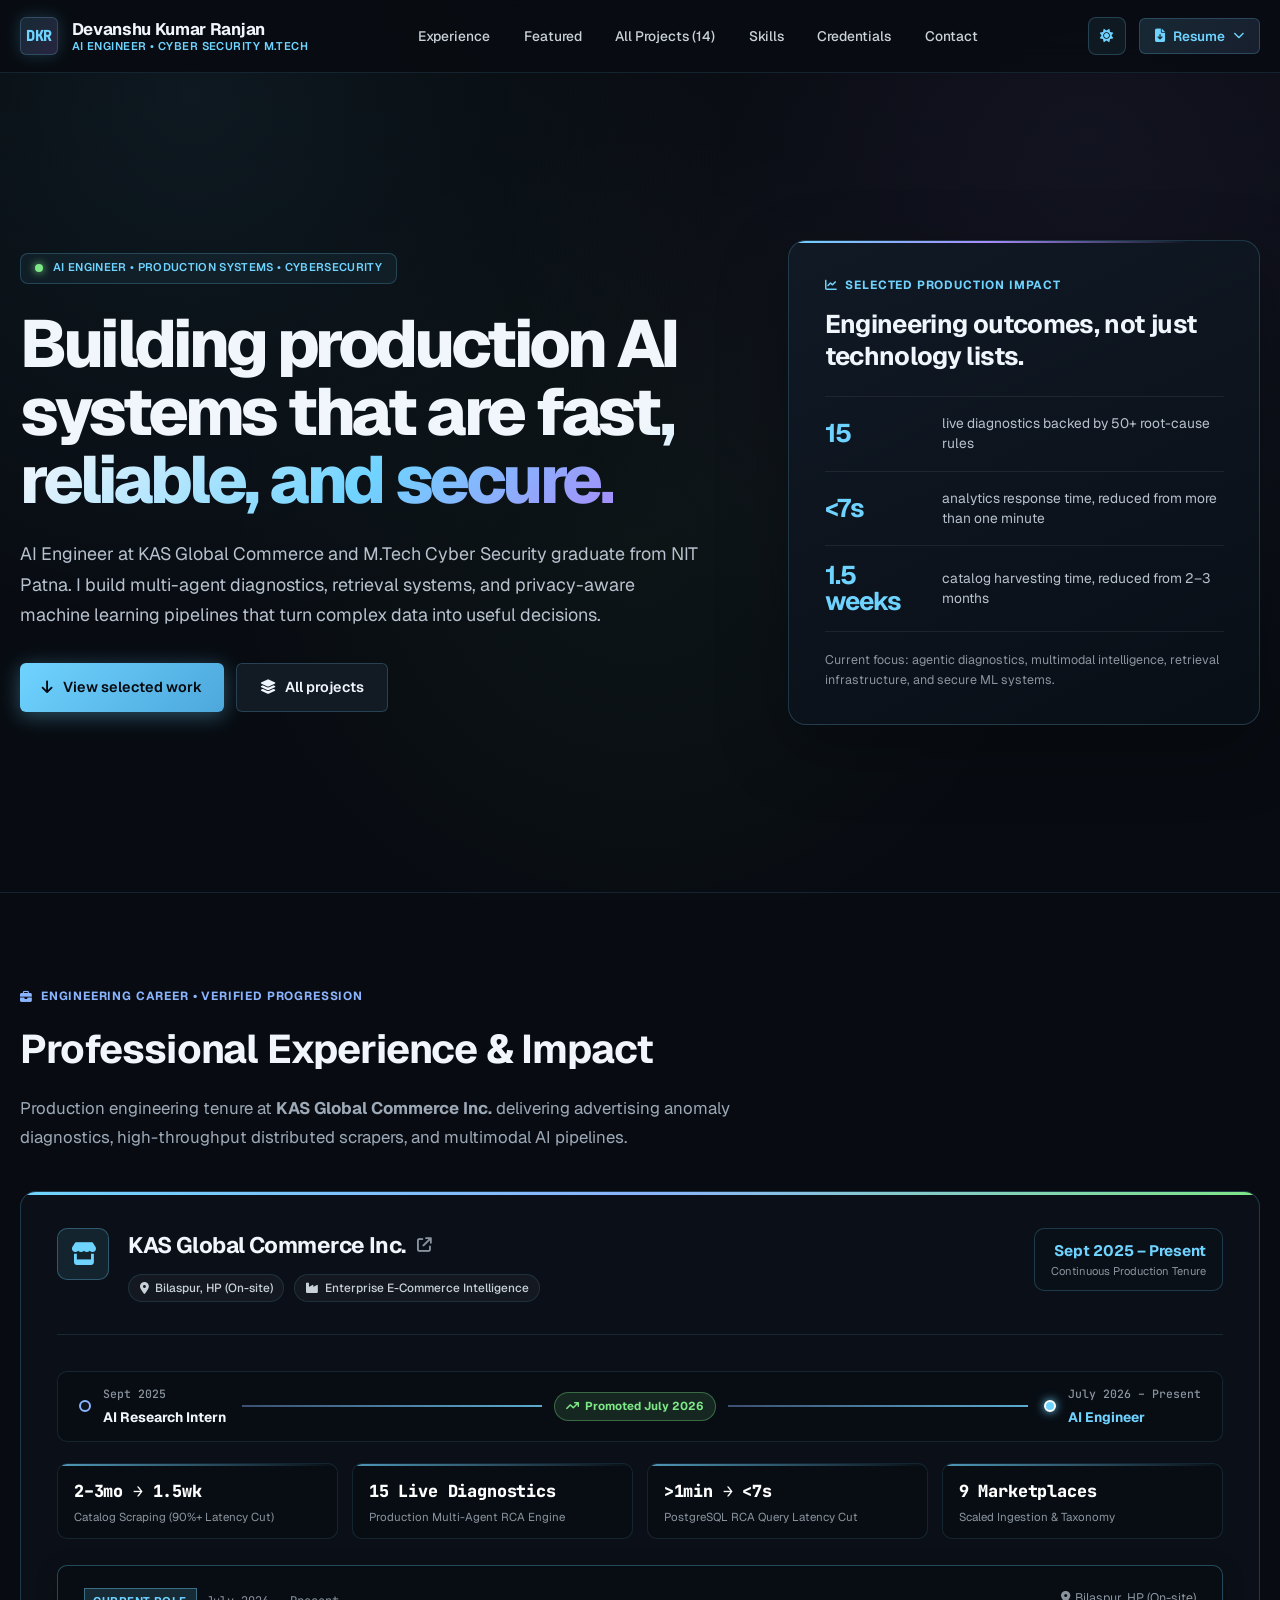
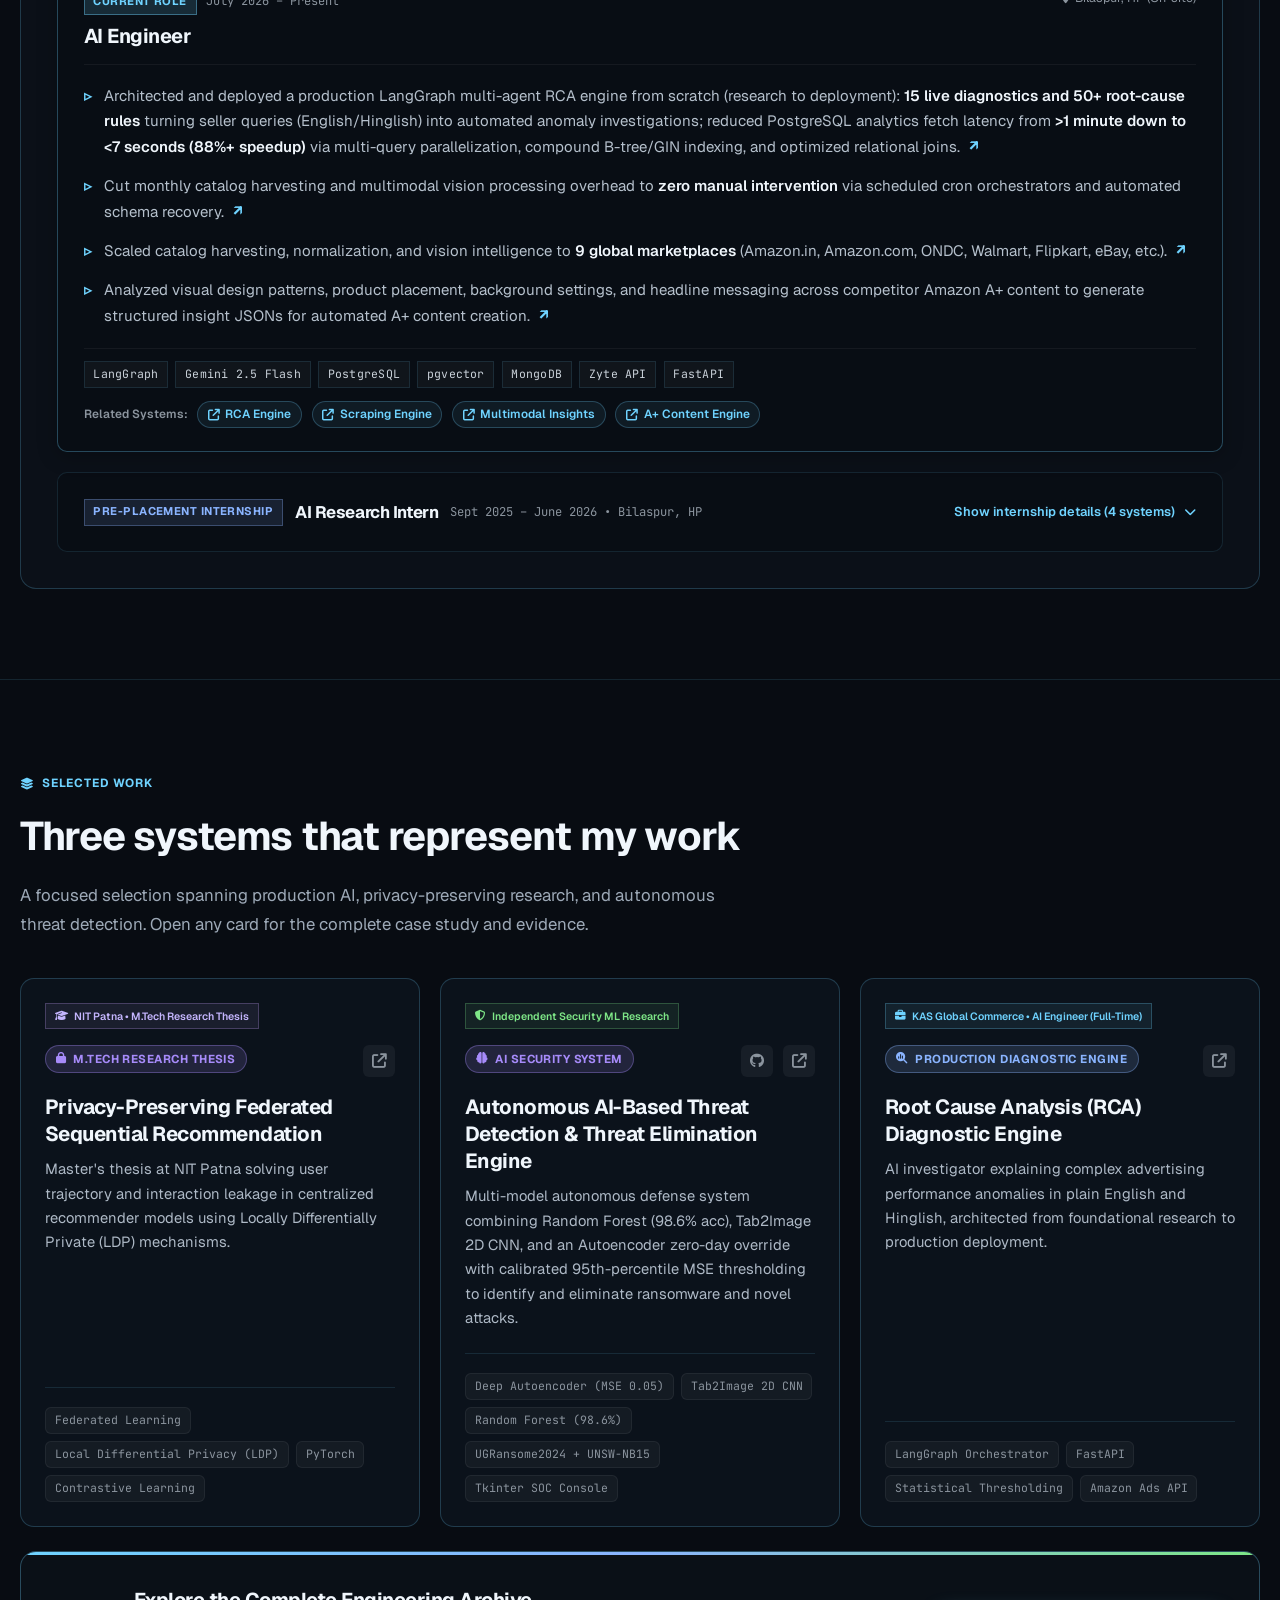
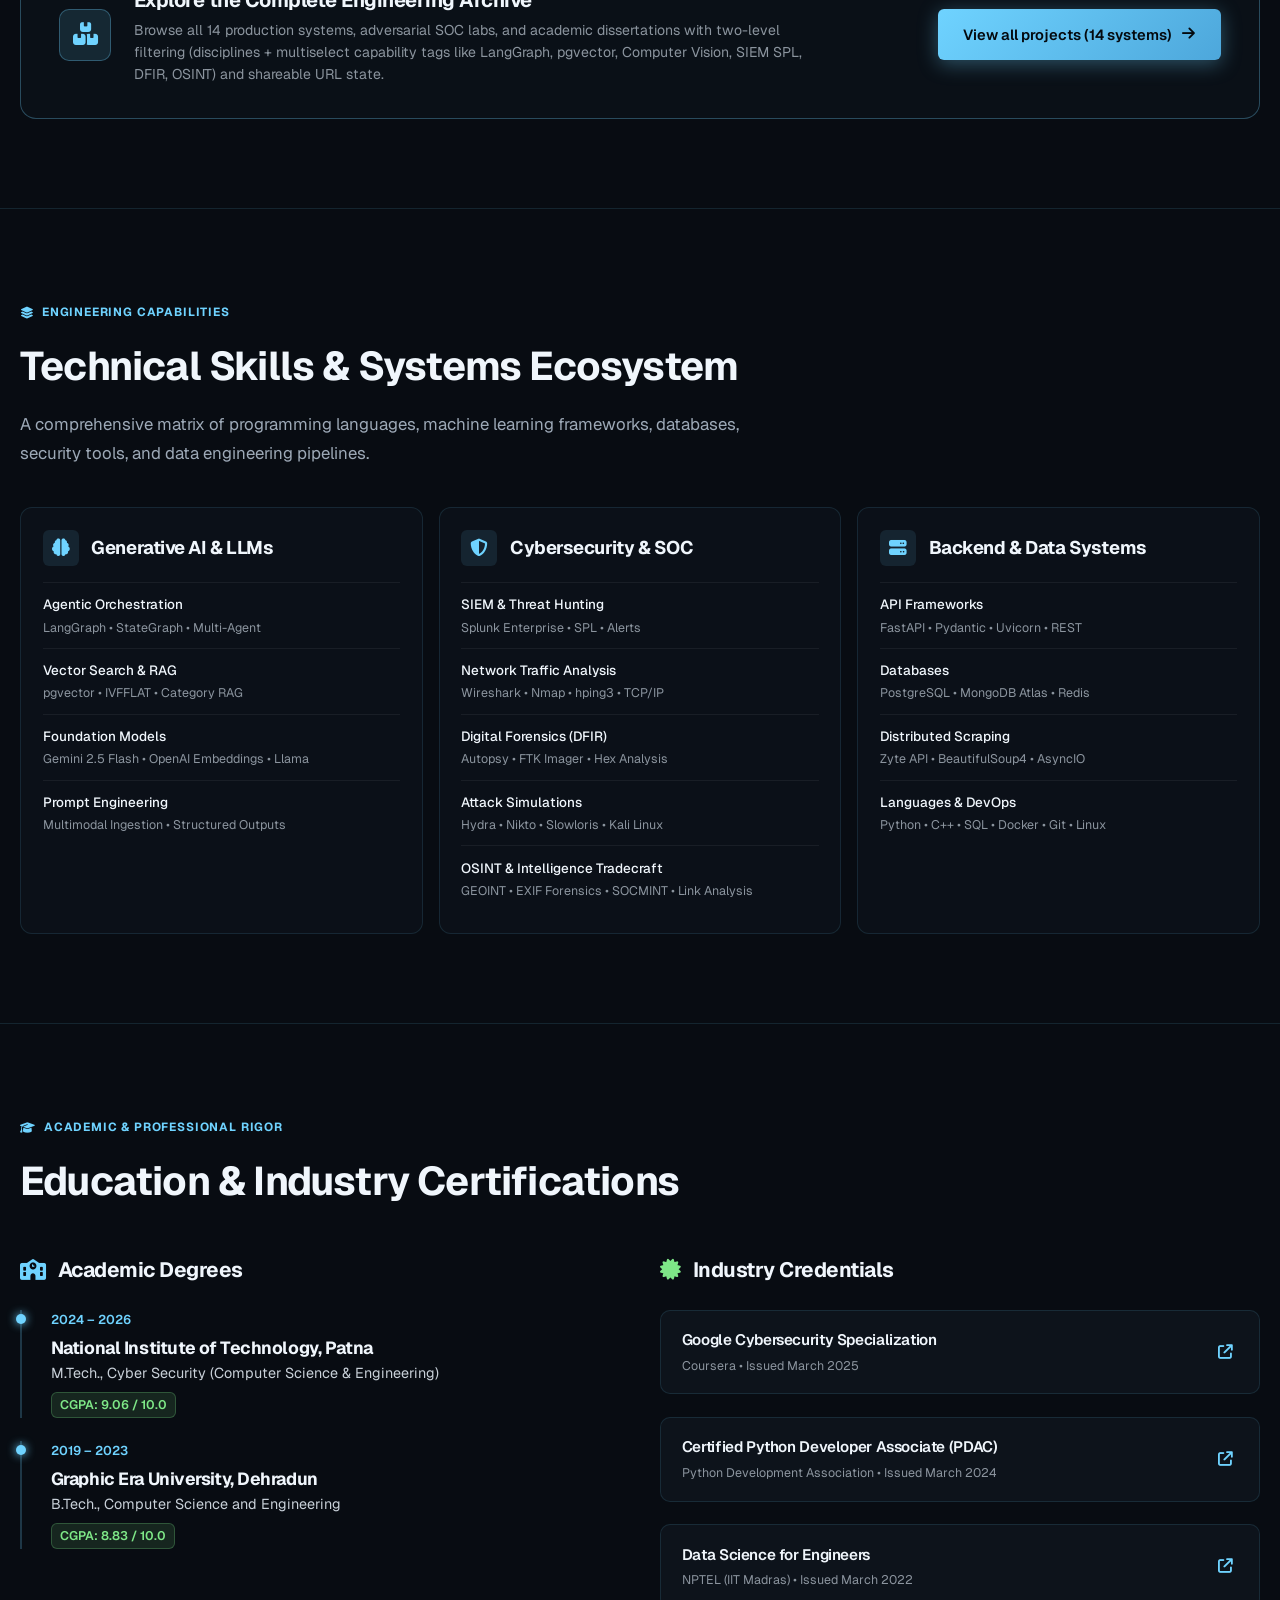
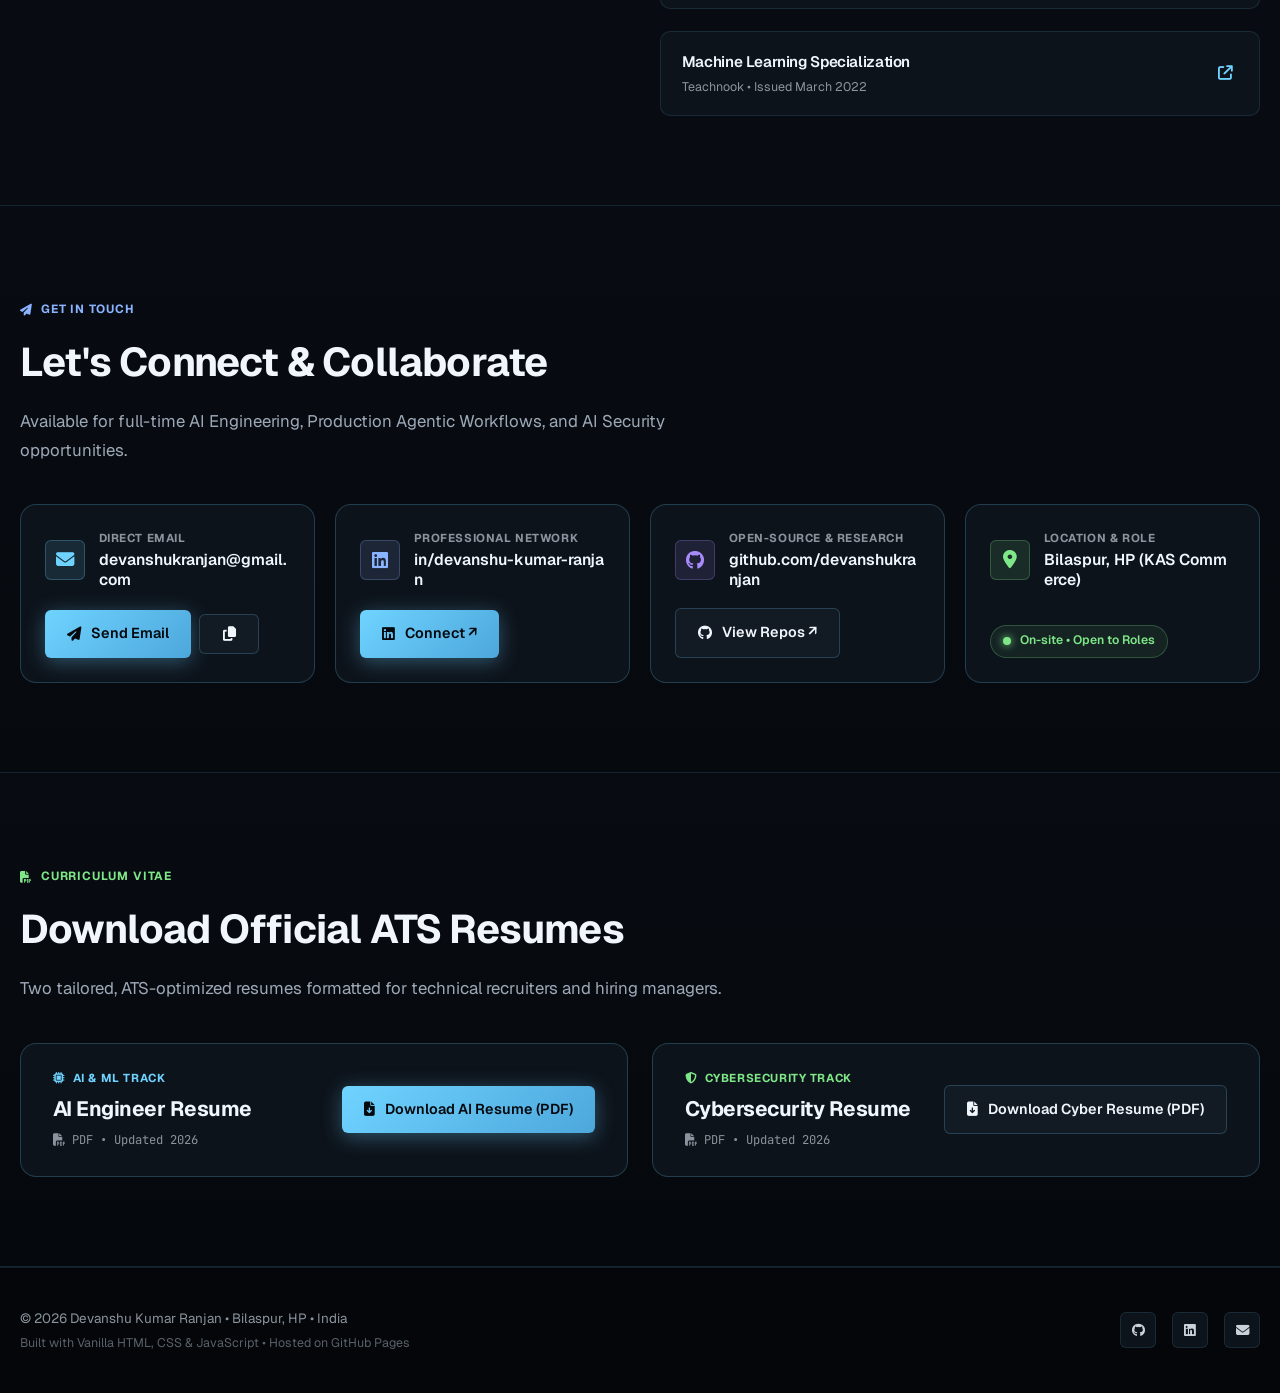
==== commit ca1fb5f3: "structure change" ====
--- a/index.html
+++ b/index.html
@@ -3,6 +3,13 @@
 <head>
   <meta charset="UTF-8">
   <meta name="viewport" content="width=device-width, initial-scale=1.0">
+  <script>
+    try {
+      document.documentElement.dataset.theme = localStorage.getItem('portfolio-theme') === 'light' ? 'light' : 'dark';
+    } catch (error) {
+      document.documentElement.dataset.theme = 'dark';
+    }
+  </script>
   <title>Devanshu Kumar Ranjan | AI Engineer & Cyber Security Specialist</title>
   <meta name="description" content="Production AI Engineer and M.Tech Cyber Security graduate from NIT Patna. Specialized in enterprise LLM diagnostics, vector search, distributed data pipelines, and privacy-preserving federated learning.">
   <meta name="author" content="Devanshu Kumar Ranjan">
@@ -19,7 +26,7 @@
   <!-- Custom Styles -->
   <link rel="stylesheet" href="style.css">
 </head>
-<body>
+<body class="home-page">
 
   <!-- ========================================================================
        SITE HEADER & NAVIGATION
@@ -46,6 +53,11 @@
       </nav>
 
       <div class="nav-actions">
+        <button class="theme-toggle" id="themeToggle" type="button" aria-label="Switch to light theme" title="Switch to light theme">
+          <i class="fa-solid fa-sun theme-icon-light" aria-hidden="true"></i>
+          <i class="fa-solid fa-moon theme-icon-dark" aria-hidden="true"></i>
+        </button>
+
         <!-- Dual Resume Dropdown -->
         <div class="dropdown">
           <button class="btn-resume" id="resumeDropdownToggle" aria-haspopup="true" aria-expanded="false">
@@ -71,7 +83,7 @@
           </div>
         </div>
 
-        <button class="mobile-nav-toggle" aria-label="Toggle navigation menu">
+        <button class="mobile-nav-toggle" aria-label="Toggle navigation menu" aria-expanded="false">
           <i class="fa-solid fa-bars"></i>
         </button>
       </div>
@@ -87,83 +99,49 @@
         <div class="hero-content">
           <div class="hero-badge-wrap">
             <div class="status-dot"></div>
-            <span>PRODUCTION TELEMETRY: ALL SYSTEMS OPERATIONAL</span>
+            <span>AI ENGINEER &bull; PRODUCTION SYSTEMS &bull; CYBERSECURITY</span>
           </div>
 
           <h1 class="hero-title">
-            Engineering Production AI Systems with <span class="hero-gradient-text">Systems Security Rigor</span>
+            Building production AI systems that are <span class="hero-gradient-text">fast, reliable, and secure.</span>
           </h1>
 
           <p class="hero-subtitle">
-            <strong>AI Engineer</strong> at <strong>KAS Global Commerce</strong> and <strong>M.Tech Cyber Security graduate from NIT Patna</strong> (CGPA: 9.06/10). Architect of enterprise AI diagnostic engines, high-throughput vector retrieval systems, and researcher in privacy-preserving federated sequential learning.
+            AI Engineer at KAS Global Commerce and M.Tech Cyber Security graduate from NIT Patna. I build multi-agent diagnostics, retrieval systems, and privacy-aware machine learning pipelines that turn complex data into useful decisions.
           </p>
 
           <div class="hero-ctas">
-            <a href="#projects" class="btn btn-primary" data-mode-jump="ai">
-              <i class="fa-solid fa-network-wired"></i>
-              <span>Explore AI Engineering</span>
+            <a href="#projects" class="btn btn-primary">
+              <i class="fa-solid fa-arrow-down"></i>
+              <span>View selected work</span>
             </a>
-            <a href="#projects" class="btn btn-secondary" data-mode-jump="security">
-              <i class="fa-solid fa-shield-halved"></i>
-              <span>Explore Cybersecurity</span>
+            <a href="projects.html" class="btn btn-secondary">
+              <i class="fa-solid fa-layer-group"></i>
+              <span>All projects</span>
             </a>
-            <a href="#projects" class="btn btn-outline" data-mode-jump="overlap">
-              <i class="fa-solid fa-dna"></i>
-              <span>The Intersection</span>
-            </a>
-          </div>
-        </div>
-
-        <!-- Hero Terminal Telemetry Card -->
-        <div class="hero-terminal-card">
-          <div class="terminal-header">
-            <div class="terminal-dots">
-              <div class="terminal-dot dot-red"></div>
-              <div class="terminal-dot dot-yellow"></div>
-              <div class="terminal-dot dot-green"></div>
-            </div>
-            <div class="terminal-title">dkr-core-telemetry@production-v2.6</div>
-            <i class="fa-solid fa-terminal" style="color: var(--text-muted); font-size: 0.8rem;"></i>
-          </div>
-          <div class="terminal-body">
-            <div class="terminal-line">
-              <span class="term-prompt">user@msc-iq:~$</span>
-              <span class="term-cmd">msc-iq status --engines rca,vector,security</span>
-            </div>
-            <div class="term-output">
-              [INIT] Root Cause Analysis Engine: <b>15 LIVE DIAGNOSTICS</b> (30 Total, 50+ Rules)<br>
-              [AUTH] Supervisor Routing: <b>LangGraph Multi-Agent Dispatcher</b><br>
-              [VECT] Vector Index: <b>PostgreSQL + pgvector (3,072-dim)</b><br>
-              [PRIV] Edge Privacy: <b>LDP-SeqMask Laplace Mechanism Active</b><br>
-              [SIEM] Security Lab: <b>Splunk Enterprise 3-VM SOC Online</b>
-            </div>
-            <div class="terminal-line">
-              <span class="term-prompt">user@msc-iq:~$</span>
-              <span class="term-cmd">cat current_role.json</span>
-            </div>
-            <div class="term-output">
-              { "company": "KAS Global Commerce Inc.", "product": "My Seller Central", "role": "AI Engineer", "location": "Bilaspur, HP (On-site)", "focus": "RCA Engine &amp; Multimodal Intelligence" }
-            </div>
-
-            <div class="term-metric-strip">
-              <div class="metric-item">
-                <div class="metric-num">12</div>
-                <div class="metric-lbl">Featured Projects</div>
-              </div>
-              <div class="metric-item">
-                <div class="metric-num">4</div>
-                <div class="metric-lbl">Industry Certifications</div>
-              </div>
-              <div class="metric-item">
-                <div class="metric-num">9.06 / 10</div>
-                <div class="metric-lbl">M.Tech Cyber Security CGPA</div>
-              </div>
-              <div class="metric-item">
-                <div class="metric-num">8.83 / 10</div>
-                <div class="metric-lbl">B.Tech CSE CGPA</div>
-              </div>
-            </div>
-          </div>
+          </div>
+        </div>
+
+        <!-- Selected, measurable production impact -->
+        <aside class="hero-impact-card" aria-label="Selected production impact">
+          <div class="impact-card-kicker"><i class="fa-solid fa-chart-line"></i> Selected production impact</div>
+          <h2>Engineering outcomes, not just technology lists.</h2>
+          <div class="hero-impact-list">
+            <div class="hero-impact-item">
+              <strong>15</strong>
+              <span>live diagnostics backed by 50+ root-cause rules</span>
+            </div>
+            <div class="hero-impact-item">
+              <strong>&lt;7s</strong>
+              <span>analytics response time, reduced from more than one minute</span>
+            </div>
+            <div class="hero-impact-item">
+              <strong>1.5 weeks</strong>
+              <span>catalog harvesting time, reduced from 2–3 months</span>
+            </div>
+          </div>
+          <p class="impact-card-note">Current focus: agentic diagnostics, multimodal intelligence, retrieval infrastructure, and secure ML systems.</p>
+        </aside>
         </div>
       </div>
     </section>
@@ -273,19 +251,19 @@
               <ul class="role-bullet-list">
                 <li>
                   Architected and deployed a production LangGraph multi-agent RCA engine from scratch (research to deployment): <strong>15 live diagnostics and 50+ root-cause rules</strong> turning seller queries (English/Hinglish) into automated anomaly investigations; reduced PostgreSQL analytics fetch latency from <strong>&gt;1 minute down to &lt;7 seconds (88%+ speedup)</strong> via multi-query parallelization, compound B-tree/GIN indexing, and optimized relational joins.
-                  <a href="#proj-rca-engine" class="exp-bullet-link" title="Inspect RCA Engine System">↗</a>
+                  <a href="projects.html#proj-rca-engine" class="exp-bullet-link" title="Open RCA Engine in All Projects">↗</a>
                 </li>
                 <li>
                   Cut monthly catalog harvesting and multimodal vision processing overhead to <strong>zero manual intervention</strong> via scheduled cron orchestrators and automated schema recovery.
-                  <a href="#proj-scraper-engine" class="exp-bullet-link" title="Inspect Scraping Pipeline">↗</a>
+                  <a href="projects.html#proj-scraper-engine" class="exp-bullet-link" title="Open Scraping Pipeline in All Projects">↗</a>
                 </li>
                 <li>
                   Scaled catalog harvesting, normalization, and vision intelligence to <strong>9 global marketplaces</strong> (Amazon.in, Amazon.com, ONDC, Walmart, Flipkart, eBay, etc.).
-                  <a href="#proj-text-image-insights" class="exp-bullet-link" title="Inspect Multimodal Pipeline">↗</a>
+                  <a href="projects.html#proj-text-image-insights" class="exp-bullet-link" title="Open Multimodal Pipeline in All Projects">↗</a>
                 </li>
                 <li>
                   Analyzed visual design patterns, product placement, background settings, and headline messaging across competitor Amazon A+ content to generate structured insight JSONs for automated A+ content creation.
-                  <a href="#proj-aplus-engine" class="exp-bullet-link" title="Inspect A+ Content Engine">↗</a>
+                  <a href="projects.html#proj-aplus-engine" class="exp-bullet-link" title="Open A+ Content Engine in All Projects">↗</a>
                 </li>
               </ul>
 
@@ -301,10 +279,10 @@
 
               <div class="exp-related-row">
                 <span class="exp-related-lbl">Related Systems:</span>
-                <a href="#proj-rca-engine" class="exp-related-link"><i class="fa-solid fa-arrow-up-right-from-square"></i> RCA Engine</a>
-                <a href="#proj-scraper-engine" class="exp-related-link"><i class="fa-solid fa-arrow-up-right-from-square"></i> Scraping Engine</a>
-                <a href="#proj-text-image-insights" class="exp-related-link"><i class="fa-solid fa-arrow-up-right-from-square"></i> Multimodal Insights</a>
-                <a href="#proj-aplus-engine" class="exp-related-link"><i class="fa-solid fa-arrow-up-right-from-square"></i> A+ Content Engine</a>
+                <a href="projects.html#proj-rca-engine" class="exp-related-link"><i class="fa-solid fa-arrow-up-right-from-square"></i> RCA Engine</a>
+                <a href="projects.html#proj-scraper-engine" class="exp-related-link"><i class="fa-solid fa-arrow-up-right-from-square"></i> Scraping Engine</a>
+                <a href="projects.html#proj-text-image-insights" class="exp-related-link"><i class="fa-solid fa-arrow-up-right-from-square"></i> Multimodal Insights</a>
+                <a href="projects.html#proj-aplus-engine" class="exp-related-link"><i class="fa-solid fa-arrow-up-right-from-square"></i> A+ Content Engine</a>
               </div>
             </div>
 
@@ -326,19 +304,19 @@
                 <ul class="role-bullet-list">
                   <li>
                     <strong>Distributed Two-Stage Web Scraping Engine:</strong> Engineered high-volume catalog harvesting across <strong>Amazon.in</strong>, <strong>Amazon.com</strong>, and <strong>ONDC</strong>; reduced full-catalog scraping time from <strong>2–3 months down to 1.5 weeks</strong> (90%+ latency reduction) via threaded Zyte API calls at <strong>1,000 req/min</strong> with MongoDB persistence.
-                    <a href="#proj-scraper-engine" class="exp-bullet-link" title="Jump to Two-Stage Scraping Architecture">↗</a>
+                    <a href="projects.html#proj-scraper-engine" class="exp-bullet-link" title="Open Two-Stage Scraping Architecture in All Projects">↗</a>
                   </li>
                   <li>
                     <strong>Taxonomy ETL &amp; Dense Vector Search:</strong> Developed taxonomy breadcrumb normalization and dense semantic vector search using OpenAI <code>text-embedding-3-large</code> (3,072 dimensions) and PostgreSQL with <code>pgvector</code> (IVFFLAT indexing) for cross-marketplace category mapping, achieving sub-50ms retrieval latency.
-                    <a href="#proj-vector-taxonomy" class="exp-bullet-link" title="Jump to pgvector Taxonomy Pipeline">↗</a>
+                    <a href="projects.html#proj-vector-taxonomy" class="exp-bullet-link" title="Open pgvector Taxonomy Pipeline in All Projects">↗</a>
                   </li>
                   <li>
                     <strong>Common API Endpoints &amp; Chatbot RAG:</strong> Built 3 core microservices (<code>/api/v1/category-mapper</code>, <code>/api/v1/insights</code>, <code>/api/v1/product-details</code>) enabling multi-turn conversational category RAG with dynamic chip disambiguation powering the MSC IQ assistant.
-                    <a href="#proj-common-api" class="exp-bullet-link" title="Jump to Chatbot RAG API Spec">↗</a>
+                    <a href="projects.html#proj-common-api" class="exp-bullet-link" title="Open Chatbot RAG API Spec in All Projects">↗</a>
                   </li>
                   <li>
                     <strong>Multimodal Text &amp; Image Insight Pipeline (Amazon &amp; ONDC):</strong> Designed foundational category intelligence combining quantitative statistical analysis with Gemini 2.5 Flash inference for Amazon and ONDC product listings.
-                    <a href="#proj-text-image-insights" class="exp-bullet-link" title="Jump to Text &amp; Image Pipeline Card">↗</a>
+                    <a href="projects.html#proj-text-image-insights" class="exp-bullet-link" title="Open Text &amp; Image Pipeline in All Projects">↗</a>
                   </li>
                 </ul>
 
@@ -353,8 +331,8 @@
 
                 <div class="exp-related-row">
                   <span class="exp-related-lbl">Related Systems:</span>
-                  <a href="#proj-vector-taxonomy" class="exp-related-link"><i class="fa-solid fa-arrow-up-right-from-square"></i> Taxonomy pgvector</a>
-                  <a href="#proj-common-api" class="exp-related-link"><i class="fa-solid fa-arrow-up-right-from-square"></i> Chatbot RAG APIs</a>
+                  <a href="projects.html#proj-vector-taxonomy" class="exp-related-link"><i class="fa-solid fa-arrow-up-right-from-square"></i> Taxonomy pgvector</a>
+                  <a href="projects.html#proj-common-api" class="exp-related-link"><i class="fa-solid fa-arrow-up-right-from-square"></i> Chatbot RAG APIs</a>
                 </div>
               </div>
             </div>
@@ -376,11 +354,11 @@
         <div class="section-header">
           <div class="section-tag">
             <i class="fa-solid fa-layer-group"></i>
-            <span>Engineering Systems &bull; Architectural Deep Dives</span>
-          </div>
-          <h2 class="section-title">Featured Projects &amp; Architectures</h2>
+            <span>Selected Work</span>
+          </div>
+          <h2 class="section-title">Three systems that represent my work</h2>
           <p class="section-desc">
-            Production AI pipelines, autonomous threat detection engines, and privacy-preserving machine learning research. Filter by role domain or explore the complete 14-project matrix.
+            A focused selection spanning production AI, privacy-preserving research, and autonomous threat detection. Open any card for the complete case study and evidence.
           </p>
         </div>
 
--- a/style.css
+++ b/style.css
@@ -2835,7 +2835,6 @@
   .mobile-nav-toggle {
     display: block;
   }
-}
   .cards-grid {
     grid-template-columns: 1fr;
   }
@@ -3314,3 +3313,1455 @@
     align-items: flex-start;
   }
 }
+
+/* ==========================================================================
+   2026 PORTFOLIO REFINEMENT
+   Focused homepage, calmer visual hierarchy, responsive archive search.
+   ========================================================================== */
+
+.sr-only {
+  position: absolute;
+  width: 1px;
+  height: 1px;
+  padding: 0;
+  margin: -1px;
+  overflow: hidden;
+  clip: rect(0, 0, 0, 0);
+  white-space: nowrap;
+  border: 0;
+}
+
+a:focus-visible,
+button:focus-visible,
+input:focus-visible,
+[role="button"]:focus-visible {
+  outline: 3px solid rgba(111, 211, 255, 0.55);
+  outline-offset: 3px;
+}
+
+/* Calm the decorative treatment and improve reading rhythm. */
+.home-page section {
+  padding-block: clamp(4rem, 7vw, 6.5rem);
+}
+
+.home-page .section-header {
+  max-width: 780px;
+  margin-bottom: 2.5rem;
+}
+
+.home-page .section-tag {
+  font-family: var(--font-main);
+  letter-spacing: 0.07em;
+  font-size: 0.74rem;
+}
+
+.home-page .section-desc {
+  color: #9da9b7;
+  line-height: 1.7;
+}
+
+.home-page .project-card,
+.home-page .skill-category-card,
+.home-page .cert-card,
+.home-page .contact-card,
+.home-page .resume-card {
+  box-shadow: none;
+}
+
+/* Focused hero */
+.home-page .hero-section {
+  min-height: min(820px, calc(100vh - 72px));
+  display: flex;
+  align-items: center;
+  padding-block: clamp(4rem, 8vw, 7.5rem);
+}
+
+.home-page .hero-grid {
+  grid-template-columns: minmax(0, 1.18fr) minmax(360px, 0.82fr);
+  gap: clamp(3rem, 7vw, 6.5rem);
+}
+
+.home-page .hero-content,
+.home-page .hero-grid > * {
+  min-width: 0;
+}
+
+.home-page .hero-badge-wrap {
+  border-radius: 8px;
+  background: rgba(111, 211, 255, 0.06);
+  font-size: 0.7rem;
+  margin-bottom: 1.65rem;
+}
+
+.home-page .hero-title {
+  font-size: clamp(3rem, 5.2vw, 4.65rem);
+  line-height: 1.02;
+  letter-spacing: -0.052em;
+  max-width: 820px;
+  margin-bottom: 1.55rem;
+}
+
+.home-page .hero-subtitle {
+  max-width: 690px;
+  font-size: clamp(1.02rem, 1.4vw, 1.16rem);
+  line-height: 1.72;
+  color: #b8c2ce;
+}
+
+.home-page .hero-ctas {
+  margin-bottom: 0;
+  gap: 0.75rem;
+}
+
+.home-page .hero-impact-card {
+  background: linear-gradient(155deg, rgba(17, 26, 37, 0.96), rgba(9, 15, 23, 0.96));
+  border: 1px solid rgba(111, 211, 255, 0.2);
+  border-radius: 18px;
+  padding: clamp(1.5rem, 3vw, 2.2rem);
+  box-shadow: 0 24px 70px rgba(0, 0, 0, 0.28);
+  position: relative;
+  overflow: hidden;
+}
+
+.home-page .hero-impact-card::before {
+  content: '';
+  position: absolute;
+  inset: 0 auto auto 0;
+  width: 100%;
+  height: 2px;
+  background: linear-gradient(90deg, var(--cyan), var(--ai-violet), transparent 85%);
+}
+
+.impact-card-kicker {
+  display: flex;
+  align-items: center;
+  gap: 0.5rem;
+  color: var(--cyan);
+  font-size: 0.74rem;
+  font-weight: 700;
+  text-transform: uppercase;
+  letter-spacing: 0.07em;
+  margin-bottom: 0.85rem;
+}
+
+.hero-impact-card h2 {
+  font-size: clamp(1.35rem, 2vw, 1.75rem);
+  line-height: 1.25;
+  letter-spacing: -0.025em;
+  margin-bottom: 1.5rem;
+}
+
+.hero-impact-list {
+  display: grid;
+  gap: 0;
+  border-block: 1px solid rgba(255, 255, 255, 0.07);
+}
+
+.hero-impact-item {
+  display: grid;
+  grid-template-columns: minmax(92px, 0.36fr) 1fr;
+  align-items: center;
+  gap: 1rem;
+  padding: 1.05rem 0;
+  border-bottom: 1px solid rgba(255, 255, 255, 0.07);
+}
+
+.hero-impact-item:last-child {
+  border-bottom: 0;
+}
+
+.hero-impact-item strong {
+  color: var(--cyan);
+  font-size: clamp(1.35rem, 2vw, 1.7rem);
+  line-height: 1;
+  letter-spacing: -0.035em;
+}
+
+.hero-impact-item span {
+  color: #b8c2ce;
+  font-size: 0.86rem;
+  line-height: 1.45;
+}
+
+.impact-card-note {
+  color: var(--text-muted);
+  font-size: 0.78rem;
+  line-height: 1.55;
+  margin-top: 1.15rem;
+}
+
+/* Preserve all experience content while making it easier to scan. */
+.home-page .experience-card {
+  padding: clamp(1.35rem, 3vw, 2.25rem);
+  background: rgba(13, 19, 27, 0.72);
+  box-shadow: none;
+}
+
+.home-page .exp-kpi-tile,
+.home-page .exp-role-card,
+.home-page .exp-promotion-track {
+  background: rgba(6, 10, 16, 0.5);
+}
+
+.home-page .exp-kpi-tile:hover,
+.home-page .project-card:hover,
+.home-page .contact-card:hover {
+  transform: translateY(-2px);
+}
+
+.home-page .role-bullet-list li {
+  color: #b5c0cc;
+  line-height: 1.7;
+}
+
+/* Homepage contains exactly three concise flagship cards. */
+.home-page #projects .mode-switcher-bar {
+  display: none;
+}
+
+.home-page #homepageCardsGrid {
+  grid-template-columns: repeat(3, minmax(0, 1fr));
+  gap: 1.25rem;
+}
+
+.home-page #homepageCardsGrid .project-card {
+  display: none !important;
+}
+
+.home-page #homepageCardsGrid .project-card[data-project="mtech-dissertation"],
+.home-page #homepageCardsGrid .project-card[data-project="hermes-ids"],
+.home-page #homepageCardsGrid .project-card[data-project="rca-engine"] {
+  display: flex !important;
+  justify-content: flex-start;
+  min-height: 360px;
+  padding: 1.5rem;
+  border-radius: 14px;
+  background: rgba(13, 20, 30, 0.82);
+}
+
+.home-page #homepageCardsGrid .blueprint-box,
+.home-page #homepageCardsGrid .project-highlights,
+.home-page #homepageCardsGrid .screenshot-preview-strip {
+  display: none;
+}
+
+.home-page #homepageCardsGrid .provenance-badge {
+  position: static;
+  order: -2;
+  width: fit-content;
+  margin-bottom: 1rem;
+  font-size: 0.66rem;
+}
+
+.home-page #homepageCardsGrid .project-card-header {
+  order: -1;
+  margin-bottom: 1rem;
+}
+
+.home-page #homepageCardsGrid .project-title {
+  font-size: 1.28rem;
+  line-height: 1.32;
+}
+
+.home-page #homepageCardsGrid .project-desc {
+  color: #aeb9c6;
+  line-height: 1.65;
+  margin-bottom: 1.4rem;
+}
+
+.home-page #homepageCardsGrid .tech-stack {
+  margin-top: auto;
+}
+
+.home-page .projects-archive-banner {
+  margin-top: 1.5rem;
+  background: rgba(13, 19, 27, 0.64);
+  box-shadow: none;
+}
+
+/* Compact capability matrix */
+.home-page .skills-grid {
+  gap: 1rem;
+}
+
+.home-page .skill-category-card {
+  padding: 1.35rem;
+  border-radius: 12px;
+  background: rgba(13, 19, 27, 0.72);
+}
+
+.home-page .skill-category-header {
+  margin-bottom: 1rem;
+}
+
+.home-page .skill-items-list {
+  gap: 0;
+}
+
+.home-page .skill-item {
+  padding: 0.7rem 0;
+  border-top: 1px solid rgba(255, 255, 255, 0.06);
+}
+
+.home-page .skill-item-info {
+  display: block;
+}
+
+.home-page .skill-name,
+.home-page .skill-desc {
+  display: block;
+}
+
+.home-page .skill-desc {
+  margin-top: 0.18rem;
+}
+
+/* Intelligent project search */
+.projects-archive-page .projects-page-hero {
+  padding: clamp(4rem, 7vw, 6rem) 0 2.5rem;
+}
+
+.projects-archive-page .projects-page-hero .section-title {
+  font-size: clamp(2.2rem, 4vw, 3.5rem);
+  max-width: 850px;
+}
+
+.projects-archive-page .projects-filter-wrapper {
+  padding: 1.25rem;
+  gap: 1rem;
+  border-radius: 16px;
+  background: rgba(13, 19, 27, 0.9);
+}
+
+.project-search-area {
+  position: relative;
+  z-index: 20;
+}
+
+.project-search-box {
+  min-height: 58px;
+  display: flex;
+  align-items: center;
+  gap: 0.85rem;
+  padding: 0 1rem;
+  background: #101821;
+  border: 1px solid #304152;
+  border-radius: 12px;
+  transition: border-color var(--transition-fast), box-shadow var(--transition-fast), background var(--transition-fast);
+}
+
+.project-search-box:focus-within {
+  border-color: var(--cyan);
+  background: #111c27;
+  box-shadow: 0 0 0 4px rgba(111, 211, 255, 0.09);
+}
+
+.project-search-box > i {
+  color: #91a0b0;
+}
+
+#projectSearchInput {
+  flex: 1;
+  min-width: 0;
+  border: 0;
+  outline: 0;
+  background: transparent;
+  color: var(--text-primary);
+  font: 500 0.98rem/1.4 var(--font-main);
+}
+
+#projectSearchInput::placeholder {
+  color: #8290a0;
+}
+
+#projectSearchInput::-webkit-search-cancel-button {
+  display: none;
+}
+
+.search-shortcut {
+  display: grid;
+  place-items: center;
+  min-width: 28px;
+  height: 28px;
+  padding: 0 0.4rem;
+  border: 1px solid #3a4a5b;
+  border-radius: 6px;
+  background: #0a1017;
+  color: #9aa8b7;
+  font: 600 0.76rem/1 var(--font-mono);
+}
+
+.search-clear-btn {
+  width: 32px;
+  height: 32px;
+  border-radius: 7px;
+  color: #9aa8b7;
+  background: rgba(255, 255, 255, 0.05);
+}
+
+.search-clear-btn:hover {
+  color: var(--text-primary);
+  background: rgba(255, 255, 255, 0.1);
+}
+
+.project-search-help {
+  margin: 0.55rem 0.25rem 0;
+  color: #7f8d9c;
+  font-size: 0.76rem;
+}
+
+.search-suggestions {
+  position: absolute;
+  top: 64px;
+  left: 0;
+  right: 0;
+  padding: 0.45rem;
+  background: #111a24;
+  border: 1px solid #34485a;
+  border-radius: 12px;
+  box-shadow: 0 18px 45px rgba(0, 0, 0, 0.5);
+}
+
+.search-suggestion {
+  width: 100%;
+  display: flex;
+  align-items: center;
+  gap: 0.75rem;
+  padding: 0.72rem 0.8rem;
+  border-radius: 8px;
+  color: #c7d0da;
+  text-align: left;
+}
+
+.search-suggestion i {
+  color: #718092;
+  transform: rotate(90deg);
+}
+
+.search-suggestion:hover,
+.search-suggestion.active {
+  color: #fff;
+  background: rgba(111, 211, 255, 0.09);
+}
+
+.projects-archive-page .filter-row-sections {
+  padding-block: 0.2rem 1rem;
+}
+
+.projects-archive-page .filter-section-tabs {
+  border-radius: 10px;
+  background: #0a1017;
+}
+
+.projects-archive-page .filter-section-tab {
+  border-radius: 8px;
+}
+
+.projects-archive-page #archiveCardsGrid {
+  grid-template-columns: repeat(2, minmax(0, 1fr));
+  gap: 1.25rem;
+}
+
+.projects-archive-page #archiveCardsGrid .project-card {
+  border-radius: 14px;
+  box-shadow: none;
+}
+
+.search-match-reason {
+  display: flex;
+  align-items: center;
+  gap: 0.45rem;
+  width: fit-content;
+  margin: -0.55rem 0 1.15rem;
+  padding: 0.28rem 0.62rem;
+  border: 1px solid rgba(167, 139, 250, 0.26);
+  border-radius: 999px;
+  background: rgba(167, 139, 250, 0.08);
+  color: #c4b5fd;
+  font-size: 0.68rem;
+  font-weight: 650;
+}
+
+.search-result-card {
+  border-color: rgba(111, 211, 255, 0.2) !important;
+}
+
+@media (max-width: 1100px) {
+  .home-page .hero-grid {
+    gap: 2.5rem;
+  }
+
+  .home-page #homepageCardsGrid {
+    grid-template-columns: repeat(2, minmax(0, 1fr));
+  }
+
+  .home-page #homepageCardsGrid .project-card[data-project="rca-engine"] {
+    grid-column: 1 / -1;
+    min-height: 320px;
+  }
+}
+
+@media (max-width: 960px) {
+  .nav-container {
+    position: relative;
+  }
+
+  .brand,
+  .brand-link {
+    min-width: 0;
+  }
+
+  .brand-text {
+    min-width: 0;
+  }
+
+  .brand-name {
+    overflow: hidden;
+    text-overflow: ellipsis;
+  }
+
+  .home-page .hero-section {
+    min-height: auto;
+  }
+
+  .home-page .hero-grid {
+    grid-template-columns: minmax(0, 1fr);
+  }
+
+  .projects-archive-page #archiveCardsGrid {
+    grid-template-columns: minmax(0, 1fr);
+  }
+}
+
+@media (max-width: 700px) {
+  .container {
+    width: min(100% - 2rem, var(--max-width));
+  }
+
+  .nav-container {
+    gap: 0.55rem;
+  }
+
+  .brand-role {
+    display: none;
+  }
+
+  .brand-name {
+    font-size: 0.9rem;
+    max-width: 180px;
+  }
+
+  .nav-actions {
+    gap: 0.35rem;
+  }
+
+  .btn-resume {
+    width: 38px;
+    height: 38px;
+    padding: 0;
+    justify-content: center;
+  }
+
+  .btn-resume span,
+  .btn-resume .fa-chevron-down {
+    display: none;
+  }
+
+  .mobile-nav-toggle {
+    width: 38px;
+    height: 38px;
+    padding: 0;
+    place-items: center;
+  }
+
+  .home-page .hero-section {
+    padding-block: 3.3rem 4rem;
+  }
+
+  .home-page .hero-title {
+    font-size: clamp(2.45rem, 11vw, 3.2rem);
+    line-height: 1.04;
+    letter-spacing: -0.045em;
+  }
+
+  .home-page .hero-badge-wrap {
+    max-width: 100%;
+    white-space: normal;
+    line-height: 1.4;
+  }
+
+  .home-page .hero-subtitle {
+    font-size: 1rem;
+  }
+
+  .home-page .hero-ctas {
+    flex-direction: column;
+  }
+
+  .home-page .hero-ctas .btn {
+    width: 100%;
+  }
+
+  .hero-impact-item {
+    grid-template-columns: 88px 1fr;
+  }
+
+  .home-page #homepageCardsGrid {
+    grid-template-columns: minmax(0, 1fr);
+  }
+
+  .home-page #homepageCardsGrid [data-project="rca-engine"] {
+    grid-column: auto;
+  }
+
+  .home-page #homepageCardsGrid .project-card[data-project="mtech-dissertation"],
+  .home-page #homepageCardsGrid .project-card[data-project="hermes-ids"],
+  .home-page #homepageCardsGrid .project-card[data-project="rca-engine"] {
+    min-height: 0;
+  }
+
+  .home-page .experience-card {
+    padding: 1rem;
+  }
+
+  .home-page .company-brand-info {
+    gap: 0.75rem;
+  }
+
+  .home-page .company-logo-badge {
+    width: 42px;
+    height: 42px;
+  }
+
+  .home-page .company-name {
+    font-size: 1.1rem;
+  }
+
+  .home-page .company-tenure-badge {
+    align-items: flex-start;
+    width: 100%;
+  }
+
+  .home-page .exp-kpi-strip {
+    grid-template-columns: minmax(0, 1fr);
+  }
+
+  .home-page .exp-role-card {
+    padding: 1rem;
+  }
+
+  .home-page .role-header,
+  .home-page .intern-collapse-header {
+    align-items: flex-start;
+    flex-direction: column;
+  }
+
+  .home-page .role-bullet-list li {
+    font-size: 0.88rem;
+  }
+
+  .projects-archive-page .projects-filter-wrapper {
+    padding: 0.9rem;
+  }
+
+  .project-search-box {
+    min-height: 54px;
+  }
+
+  .search-shortcut,
+  .project-search-help {
+    display: none;
+  }
+
+  .search-suggestions {
+    top: 60px;
+  }
+
+  .projects-archive-page .filter-section-tabs {
+    display: grid;
+    grid-template-columns: repeat(2, minmax(0, 1fr));
+    width: 100%;
+    border-radius: 10px;
+  }
+
+  .projects-archive-page .filter-section-tab {
+    justify-content: center;
+    padding-inline: 0.6rem;
+    white-space: normal;
+    text-align: center;
+  }
+
+  .projects-archive-page #archiveCardsGrid .project-card {
+    padding: 1.15rem;
+  }
+}
+
+@media (max-width: 390px) {
+  .brand-name {
+    max-width: 145px;
+  }
+
+  .home-page .hero-title {
+    font-size: 2.35rem;
+  }
+
+  .hero-impact-item {
+    grid-template-columns: 1fr;
+    gap: 0.45rem;
+  }
+}
+
+/* ==========================================================================
+   LIGHT / DARK THEME TOGGLE
+   ========================================================================== */
+
+.theme-toggle {
+  width: 38px;
+  height: 38px;
+  display: grid;
+  place-items: center;
+  flex-shrink: 0;
+  border: 1px solid var(--border-medium);
+  border-radius: 8px;
+  background: rgba(111, 211, 255, 0.07);
+  color: var(--cyan);
+  transition: color var(--transition-fast), background var(--transition-fast), border-color var(--transition-fast), transform var(--transition-fast);
+}
+
+.theme-toggle:hover {
+  color: var(--text-primary);
+  border-color: var(--cyan);
+  background: rgba(111, 211, 255, 0.13);
+  transform: translateY(-1px);
+}
+
+.theme-icon-dark {
+  display: none;
+}
+
+html[data-theme="light"] {
+  color-scheme: light;
+  --bg-darkest: #e9eef5;
+  --bg-primary: #f6f8fb;
+  --bg-panel: #ffffff;
+  --bg-panel-elevated: #ffffff;
+  --bg-panel-hover: #f0f5fa;
+  --bg-glass: rgba(255, 255, 255, 0.88);
+  --bg-glass-elevated: rgba(255, 255, 255, 0.96);
+  --border-subtle: rgba(15, 52, 76, 0.12);
+  --border-medium: rgba(15, 89, 125, 0.22);
+  --border-strong: rgba(0, 112, 159, 0.42);
+  --border-ai: rgba(63, 94, 170, 0.24);
+  --border-green: rgba(25, 125, 70, 0.28);
+  --cyan: #0077a8;
+  --cyan-glow: rgba(0, 119, 168, 0.18);
+  --ai-blue: #345eb6;
+  --ai-violet: #6d4bd1;
+  --ai-glow: rgba(52, 94, 182, 0.18);
+  --green: #187944;
+  --green-glow: rgba(24, 121, 68, 0.18);
+  --amber: #946200;
+  --amber-glow: rgba(148, 98, 0, 0.16);
+  --red: #b4232f;
+  --text-primary: #111827;
+  --text-secondary: #334155;
+  --text-muted: #64748b;
+  --text-dim: #8491a3;
+}
+
+html[data-theme="light"] .theme-icon-light {
+  display: none;
+}
+
+html[data-theme="light"] .theme-icon-dark {
+  display: inline-block;
+}
+
+html[data-theme="light"] body {
+  background-color: var(--bg-primary);
+  background-image:
+    radial-gradient(circle at 15% 10%, rgba(0, 119, 168, 0.08) 0%, transparent 40%),
+    radial-gradient(circle at 85% 15%, rgba(109, 75, 209, 0.07) 0%, transparent 45%),
+    linear-gradient(to bottom, #f2f6fa 0%, #f8fafc 520px, #f6f8fb 100%);
+}
+
+html[data-theme="light"] .site-header {
+  background: rgba(255, 255, 255, 0.9);
+  border-bottom-color: rgba(15, 52, 76, 0.12);
+}
+
+html[data-theme="light"] .site-header.scrolled {
+  box-shadow: 0 10px 30px rgba(30, 52, 70, 0.1);
+}
+
+html[data-theme="light"] .brand-icon {
+  background: linear-gradient(135deg, rgba(0, 119, 168, 0.1), rgba(109, 75, 209, 0.1));
+  box-shadow: none;
+}
+
+html[data-theme="light"] .dropdown-menu,
+html[data-theme="light"] .nav-links[style*="position: absolute"] {
+  background: #ffffff !important;
+  box-shadow: 0 16px 40px rgba(30, 52, 70, 0.16);
+}
+
+html[data-theme="light"] .hero-gradient-text {
+  background: linear-gradient(135deg, #111827 12%, #0077a8 62%, #6d4bd1 100%);
+  -webkit-background-clip: text;
+  -webkit-text-fill-color: transparent;
+}
+
+html[data-theme="light"] .home-page .hero-subtitle,
+html[data-theme="light"] .home-page .section-desc,
+html[data-theme="light"] .home-page .project-desc,
+html[data-theme="light"] .home-page .role-bullet-list li,
+html[data-theme="light"] .hero-impact-item span {
+  color: #475569;
+}
+
+html[data-theme="light"] .home-page .hero-impact-card,
+html[data-theme="light"] .home-page .experience-card,
+html[data-theme="light"] .home-page #homepageCardsGrid .project-card,
+html[data-theme="light"] .home-page .skill-category-card,
+html[data-theme="light"] .home-page .projects-archive-banner,
+html[data-theme="light"] .contact-card,
+html[data-theme="light"] .resume-card,
+html[data-theme="light"] .cert-card {
+  background: rgba(255, 255, 255, 0.92);
+  border-color: rgba(15, 89, 125, 0.16);
+  box-shadow: 0 14px 38px rgba(42, 63, 82, 0.07);
+}
+
+html[data-theme="light"] .home-page .exp-kpi-tile,
+html[data-theme="light"] .home-page .exp-role-card,
+html[data-theme="light"] .home-page .exp-promotion-track,
+html[data-theme="light"] .company-tenure-badge {
+  background: #f6f9fc;
+}
+
+html[data-theme="light"] .project-card,
+html[data-theme="light"] .project-card.featured-card {
+  background: #ffffff;
+  border-color: rgba(15, 89, 125, 0.16);
+  box-shadow: 0 10px 30px rgba(42, 63, 82, 0.07);
+}
+
+html[data-theme="light"] .project-card:hover {
+  background: #ffffff;
+  border-color: rgba(0, 119, 168, 0.4);
+  box-shadow: 0 18px 40px rgba(42, 63, 82, 0.11);
+}
+
+html[data-theme="light"] .blueprint-box,
+html[data-theme="light"] .pipeline-container,
+html[data-theme="light"] .pipeline-active-detail {
+  background: #f5f8fb;
+}
+
+html[data-theme="light"] .tech-tag,
+html[data-theme="light"] .exp-tech-tag,
+html[data-theme="light"] .meta-pill,
+html[data-theme="light"] .stat-pill,
+html[data-theme="light"] .capability-tag {
+  background: rgba(15, 89, 125, 0.045);
+  border-color: rgba(15, 89, 125, 0.13);
+}
+
+html[data-theme="light"] .contact-section,
+html[data-theme="light"] .resume-download-section,
+html[data-theme="light"] .projects-page-hero {
+  background: linear-gradient(180deg, rgba(238, 245, 250, 0.75), rgba(246, 248, 251, 0.95));
+}
+
+html[data-theme="light"] .projects-archive-page .projects-filter-wrapper {
+  background: rgba(255, 255, 255, 0.94);
+  border-color: rgba(15, 89, 125, 0.2);
+  box-shadow: 0 14px 38px rgba(42, 63, 82, 0.08);
+}
+
+html[data-theme="light"] .project-search-box,
+html[data-theme="light"] .filter-section-tabs,
+html[data-theme="light"] .search-shortcut,
+html[data-theme="light"] .filter-active-summary {
+  background: #f4f7fa;
+  color: var(--text-secondary);
+}
+
+html[data-theme="light"] .project-search-box:focus-within {
+  background: #ffffff;
+}
+
+html[data-theme="light"] .search-suggestions {
+  background: #ffffff;
+  border-color: rgba(15, 89, 125, 0.25);
+  box-shadow: 0 18px 45px rgba(42, 63, 82, 0.16);
+}
+
+html[data-theme="light"] .search-suggestion {
+  color: var(--text-secondary);
+}
+
+html[data-theme="light"] .search-suggestion:hover,
+html[data-theme="light"] .search-suggestion.active {
+  color: var(--text-primary);
+}
+
+html[data-theme="light"] .modal-backdrop {
+  background: rgba(28, 39, 52, 0.55);
+}
+
+html[data-theme="light"] .modal-content,
+html[data-theme="light"] .case-study-modal-content {
+  background: #ffffff !important;
+  box-shadow: 0 25px 70px rgba(35, 50, 65, 0.25);
+}
+
+html[data-theme="light"] .case-study-text,
+html[data-theme="light"] .sidebar-block {
+  background: #f5f8fb;
+  color: var(--text-secondary);
+}
+
+html[data-theme="light"] .site-footer {
+  background: #eaf0f6;
+}
+
+@media (prefers-reduced-motion: no-preference) {
+  body,
+  .site-header,
+  .project-card,
+  .hero-impact-card,
+  .experience-card,
+  .projects-filter-wrapper,
+  .modal-content {
+    transition: background-color 0.22s ease, color 0.22s ease, border-color 0.22s ease, box-shadow 0.22s ease;
+  }
+}
+
+/* ==========================================================================
+   PROJECT EXPLORER: FILTER SIDEBAR + RESULTS
+   ========================================================================== */
+
+.projects-explorer-layout {
+  display: grid;
+  grid-template-columns: minmax(270px, 310px) minmax(0, 1fr);
+  align-items: start;
+  gap: 1.5rem;
+}
+
+.projects-explorer-layout .projects-filter-wrapper {
+  position: sticky;
+  top: 88px;
+  max-height: calc(100vh - 108px);
+  overflow-y: auto;
+  margin: 0;
+  padding: 1.1rem;
+  gap: 1rem;
+  scrollbar-width: thin;
+}
+
+.filter-sidebar-heading {
+  padding-bottom: 1rem;
+  border-bottom: 1px solid rgba(255, 255, 255, 0.07);
+}
+
+.filter-sidebar-kicker,
+.archive-results-kicker {
+  display: inline-flex;
+  align-items: center;
+  gap: 0.4rem;
+  color: var(--cyan);
+  font-size: 0.7rem;
+  font-weight: 750;
+  letter-spacing: 0.07em;
+  text-transform: uppercase;
+}
+
+.filter-sidebar-heading h2,
+.archive-results-heading h2 {
+  font-size: 1.25rem;
+  line-height: 1.25;
+  margin-top: 0.45rem;
+}
+
+.filter-sidebar-heading p {
+  color: var(--text-muted);
+  font-size: 0.78rem;
+  line-height: 1.55;
+  margin-top: 0.45rem;
+}
+
+.projects-explorer-layout .project-search-box {
+  min-height: 50px;
+  padding-inline: 0.8rem;
+}
+
+.projects-explorer-layout .project-search-help {
+  line-height: 1.45;
+}
+
+.projects-explorer-layout .filter-row-sections {
+  display: block;
+  padding: 0 0 1rem;
+}
+
+.projects-explorer-layout .filter-section-tabs {
+  display: grid;
+  grid-template-columns: 1fr;
+  width: 100%;
+  padding: 0;
+  gap: 0.4rem;
+  border: 0;
+  border-radius: 0;
+  background: transparent;
+  overflow: visible;
+}
+
+.projects-explorer-layout .filter-section-tab {
+  width: 100%;
+  justify-content: flex-start;
+  padding: 0.65rem 0.75rem;
+  border: 1px solid var(--border-subtle);
+  border-radius: 8px;
+  background: rgba(255, 255, 255, 0.025);
+  text-align: left;
+}
+
+.projects-explorer-layout .filter-section-tab.active,
+.projects-explorer-layout .filter-section-tab.active:hover {
+  color: #04090e;
+  background: var(--cyan);
+  border-color: var(--cyan);
+}
+
+.projects-explorer-layout .filter-section-tab.active[data-section="ai"],
+.projects-explorer-layout .filter-section-tab.active[data-section="ai"]:hover {
+  color: #ffffff;
+  background: var(--ai-blue);
+  border-color: var(--ai-blue);
+}
+
+.projects-explorer-layout .filter-section-tab.active[data-section="security"],
+.projects-explorer-layout .filter-section-tab.active[data-section="security"]:hover {
+  color: #04090e;
+  background: var(--green);
+  border-color: var(--green);
+}
+
+.projects-explorer-layout .filter-section-tab.active[data-section="overlap"],
+.projects-explorer-layout .filter-section-tab.active[data-section="overlap"]:hover {
+  color: #06090f;
+  background: linear-gradient(135deg, #a78bfa 0%, #c084fc 100%);
+  border-color: #a78bfa;
+}
+
+.projects-archive-page #archiveCardsGrid .project-card {
+  scroll-margin-top: 6rem;
+}
+
+.projects-archive-page #archiveCardsGrid .project-card:target {
+  border-color: var(--cyan);
+  box-shadow: 0 0 0 2px var(--cyan-glow), var(--shadow-card);
+}
+
+.projects-explorer-layout .filter-row-tags {
+  align-items: flex-start;
+}
+
+.projects-explorer-layout .tags-label {
+  width: 100%;
+  margin: 0 0 0.2rem;
+}
+
+.projects-explorer-layout .capability-tag {
+  padding: 0.34rem 0.62rem;
+  font-size: 0.7rem;
+}
+
+.projects-explorer-layout .filter-controls-bar {
+  flex-direction: column;
+  align-items: stretch;
+  gap: 0.7rem;
+}
+
+.projects-explorer-layout .filter-active-summary {
+  overflow-wrap: anywhere;
+  line-height: 1.45;
+}
+
+.projects-explorer-layout .btn-clear-filters {
+  justify-content: center;
+  width: 100%;
+  padding-block: 0.5rem;
+}
+
+.projects-results-area {
+  min-width: 0;
+}
+
+.archive-results-heading {
+  display: flex;
+  align-items: flex-end;
+  justify-content: space-between;
+  gap: 1rem;
+  margin-bottom: 1.25rem;
+  padding: 0.2rem 0 1rem;
+  border-bottom: 1px solid var(--border-subtle);
+}
+
+.archive-back-link {
+  display: inline-flex;
+  align-items: center;
+  gap: 0.45rem;
+  color: var(--cyan);
+  font-size: 0.78rem;
+  font-weight: 700;
+  white-space: nowrap;
+}
+
+.archive-back-link:hover {
+  color: var(--text-primary);
+}
+
+.projects-results-area #archiveCardsGrid {
+  grid-template-columns: repeat(2, minmax(0, 1fr));
+  gap: 1.1rem;
+}
+
+@media (max-width: 1100px) {
+  .projects-explorer-layout {
+    grid-template-columns: 270px minmax(0, 1fr);
+  }
+
+  .projects-results-area #archiveCardsGrid {
+    grid-template-columns: minmax(0, 1fr);
+  }
+}
+
+@media (max-width: 900px) {
+  .projects-explorer-layout {
+    grid-template-columns: minmax(0, 1fr);
+  }
+
+  .projects-explorer-layout .projects-filter-wrapper {
+    position: static;
+    max-height: none;
+    overflow: visible;
+  }
+
+  .projects-explorer-layout .filter-section-tabs {
+    grid-template-columns: repeat(4, minmax(0, 1fr));
+  }
+
+  .projects-explorer-layout .filter-section-tab {
+    justify-content: center;
+    text-align: center;
+  }
+}
+
+@media (max-width: 700px) {
+  .projects-explorer-layout .filter-section-tabs {
+    grid-template-columns: repeat(2, minmax(0, 1fr));
+  }
+
+  .archive-results-heading {
+    align-items: flex-start;
+    flex-direction: column;
+  }
+}
+
+/* ==========================================================================
+   LIGHT THEME CONTRAST & INTERACTION AUDIT
+   ========================================================================== */
+
+html[data-theme="light"] {
+  --text-secondary: #344256;
+  --text-muted: #536276;
+  --text-dim: #64748b;
+}
+
+html[data-theme="light"] .home-page .hero-subtitle,
+html[data-theme="light"] .home-page .section-desc,
+html[data-theme="light"] .home-page .project-desc,
+html[data-theme="light"] .home-page .role-bullet-list li,
+html[data-theme="light"] .project-desc,
+html[data-theme="light"] .case-study-summary,
+html[data-theme="light"] .case-study-text,
+html[data-theme="light"] .case-study-findings-list li,
+html[data-theme="light"] .timeline-institution,
+html[data-theme="light"] .cert-info p,
+html[data-theme="light"] .contact-label,
+html[data-theme="light"] .resume-format-meta {
+  color: #3f4f63;
+}
+
+html[data-theme="light"] .exp-kpi-tile .kpi-num {
+  color: #132033;
+}
+
+html[data-theme="light"] .exp-kpi-tile .kpi-lbl,
+html[data-theme="light"] .tenure-label,
+html[data-theme="light"] .track-date,
+html[data-theme="light"] .intern-role-period,
+html[data-theme="light"] .skill-desc,
+html[data-theme="light"] .impact-card-note,
+html[data-theme="light"] .case-study-thumb-caption {
+  color: #56667a;
+}
+
+html[data-theme="light"] .role-bullet-list code {
+  color: #075985;
+  background: #eaf4f9;
+  border-color: #c9e2ed;
+}
+
+html[data-theme="light"] .provenance-badge.badge-research {
+  color: #5f3dc4;
+  background: #f2efff;
+  border-color: #cfc5f5;
+}
+
+html[data-theme="light"] .provenance-badge.badge-personal {
+  color: #067647;
+  background: #edf9f1;
+  border-color: #b7e3c4;
+}
+
+html[data-theme="light"] .provenance-badge.badge-fulltime {
+  color: #026a91;
+  background: #ebf7fc;
+  border-color: #addceb;
+}
+
+html[data-theme="light"] .provenance-badge.badge-intern {
+  color: #344eb5;
+  background: #eef2ff;
+  border-color: #c7d2fe;
+}
+
+html[data-theme="light"] .project-type-badge.badge-overlap {
+  color: #5f3dc4;
+  background: #f1edff;
+  border-color: #c8bdf2;
+}
+
+html[data-theme="light"] .project-type-badge.badge-ai {
+  color: #2453a6;
+  background: #edf3ff;
+  border-color: #bfd1f4;
+}
+
+html[data-theme="light"] .project-type-badge.badge-security {
+  color: #087443;
+  background: #edf9f2;
+  border-color: #b7e2c5;
+}
+
+html[data-theme="light"] .tech-tag,
+html[data-theme="light"] .exp-tech-tag,
+html[data-theme="light"] .sidebar-tag {
+  color: #405166;
+  background: #f4f7fa;
+  border-color: #d5dee7;
+}
+
+html[data-theme="light"] .nav-link:hover,
+html[data-theme="light"] .nav-link.active,
+html[data-theme="light"] .dropdown-item:hover,
+html[data-theme="light"] .filter-section-tab:hover,
+html[data-theme="light"] .search-suggestion:hover,
+html[data-theme="light"] .search-suggestion.active {
+  color: #005f87;
+  background: #e7f3f8;
+}
+
+html[data-theme="light"] .project-icon-link:hover,
+html[data-theme="light"] .company-link:hover,
+html[data-theme="light"] .cert-link:hover,
+html[data-theme="light"] .archive-back-link:hover {
+  color: #005f87;
+  background: #e5f2f7;
+}
+
+html[data-theme="light"] .exp-bullet-link:hover,
+html[data-theme="light"] .exp-related-link:hover {
+  color: #005f87;
+  background: #e5f2f7;
+}
+
+html[data-theme="light"] .btn-secondary:hover {
+  color: #005f87;
+  background: #eaf4f8;
+  border-color: #5ca6c1;
+}
+
+html[data-theme="light"] .intern-collapse-header:hover .intern-summary-right,
+html[data-theme="light"] .intern-collapse-header:focus-visible .intern-summary-right {
+  color: #005f87;
+}
+
+html[data-theme="light"] .cert-card:hover,
+html[data-theme="light"] .contact-card:hover,
+html[data-theme="light"] .resume-card:hover {
+  background: #ffffff;
+  border-color: #6ca9c0;
+  box-shadow: 0 14px 34px rgba(37, 76, 99, 0.12);
+}
+
+html[data-theme="light"] .capability-tag:hover:not(.disabled) {
+  color: #17324a;
+  background: #e9f3f7;
+  border-color: #6ca9c0;
+}
+
+html[data-theme="light"] .capability-tag.active {
+  color: #005f87;
+  background: #dff1f8;
+  border-color: #1682aa;
+  box-shadow: none;
+}
+
+html[data-theme="light"] .filter-section-tab.active,
+html[data-theme="light"] .filter-section-tab.active:hover {
+  color: #ffffff;
+  background: #087da8;
+}
+
+html[data-theme="light"] .filter-section-tab.active[data-section="ai"],
+html[data-theme="light"] .filter-section-tab.active[data-section="ai"]:hover {
+  color: #ffffff;
+  background: #345eb6;
+}
+
+html[data-theme="light"] .filter-section-tab.active[data-section="security"],
+html[data-theme="light"] .filter-section-tab.active[data-section="security"]:hover {
+  color: #ffffff;
+  background: #187944;
+}
+
+html[data-theme="light"] .filter-section-tab.active[data-section="overlap"],
+html[data-theme="light"] .filter-section-tab.active[data-section="overlap"]:hover {
+  color: #ffffff;
+  background: #6d4bd1;
+}
+
+html[data-theme="light"] .projects-explorer-layout .filter-section-tab {
+  background: #f7f9fb;
+  border-color: #d7e0e8;
+}
+
+html[data-theme="light"] .projects-explorer-layout .filter-section-tab.active {
+  background: #087da8;
+  border-color: #087da8;
+}
+
+html[data-theme="light"] .filter-sidebar-heading {
+  border-bottom-color: #dce4eb;
+}
+
+html[data-theme="light"] .archive-results-heading {
+  border-bottom-color: #d5dee7;
+}
+
+/* Case-study modal and pipeline */
+html[data-theme="light"] .case-study-modal-content {
+  color: #172033;
+}
+
+html[data-theme="light"] .case-study-header,
+html[data-theme="light"] .case-study-section {
+  border-color: #d9e2ea;
+}
+
+html[data-theme="light"] .case-study-text {
+  background: #f6f9fb;
+  border-color: #d9e2ea;
+  border-left-color: #087da8;
+}
+
+html[data-theme="light"] .pipeline-container {
+  background-color: #f5f8fb;
+  background-image: radial-gradient(rgba(71, 85, 105, 0.12) 1px, transparent 1px);
+  border-color: #d6e0e8;
+}
+
+html[data-theme="light"] .pipeline-step-node {
+  color: #172033;
+  background: #ffffff;
+  border-color: #cfd9e3;
+  box-shadow: 0 3px 10px rgba(32, 54, 72, 0.05);
+}
+
+html[data-theme="light"] .pipeline-step-node:hover {
+  background: #edf5f9;
+  border-color: #d08b18;
+}
+
+html[data-theme="light"] .pipeline-step-node.active {
+  background: #fff8e8;
+  border-color: #b86d00;
+  box-shadow: 0 0 0 3px rgba(184, 109, 0, 0.1);
+}
+
+html[data-theme="light"] .pipeline-step-name,
+html[data-theme="light"] .pipeline-detail-title {
+  color: #172033;
+}
+
+html[data-theme="light"] .pipeline-step-num,
+html[data-theme="light"] .pipeline-step-icon,
+html[data-theme="light"] .pipeline-instruction,
+html[data-theme="light"] .pipeline-detail-type {
+  color: #52647a;
+}
+
+html[data-theme="light"] .pipeline-active-detail {
+  background: #ffffff;
+  border-color: #d6e0e8;
+  border-left-color: #c77700;
+}
+
+html[data-theme="light"] .pipeline-detail-desc {
+  color: #42536a;
+}
+
+html[data-theme="light"] .pipeline-detail-type {
+  background: #eef2f6;
+}
+
+html[data-theme="light"] .pipeline-chip {
+  color: #006b94;
+  background: #eaf6fb;
+  border-color: #b9deec;
+}
+
+html[data-theme="light"] .case-study-sidebar {
+  background: #f5f8fb;
+  border-color: #d5dee7;
+}
+
+html[data-theme="light"] .sidebar-block {
+  padding: 0.9rem;
+  background: #ffffff;
+  border: 1px solid #d9e2ea;
+  border-radius: 8px;
+}
+
+html[data-theme="light"] .sidebar-label {
+  color: #405166;
+}
+
+html[data-theme="light"] .modal-close-btn {
+  color: #42536a;
+  background: #eef2f6;
+}
+
+html[data-theme="light"] .modal-close-btn:hover {
+  color: #172033;
+  background: #dfe8ef;
+}
+
+html[data-theme="light"] .no-results-box {
+  background: #ffffff;
+  border-color: #9fb7c7;
+}
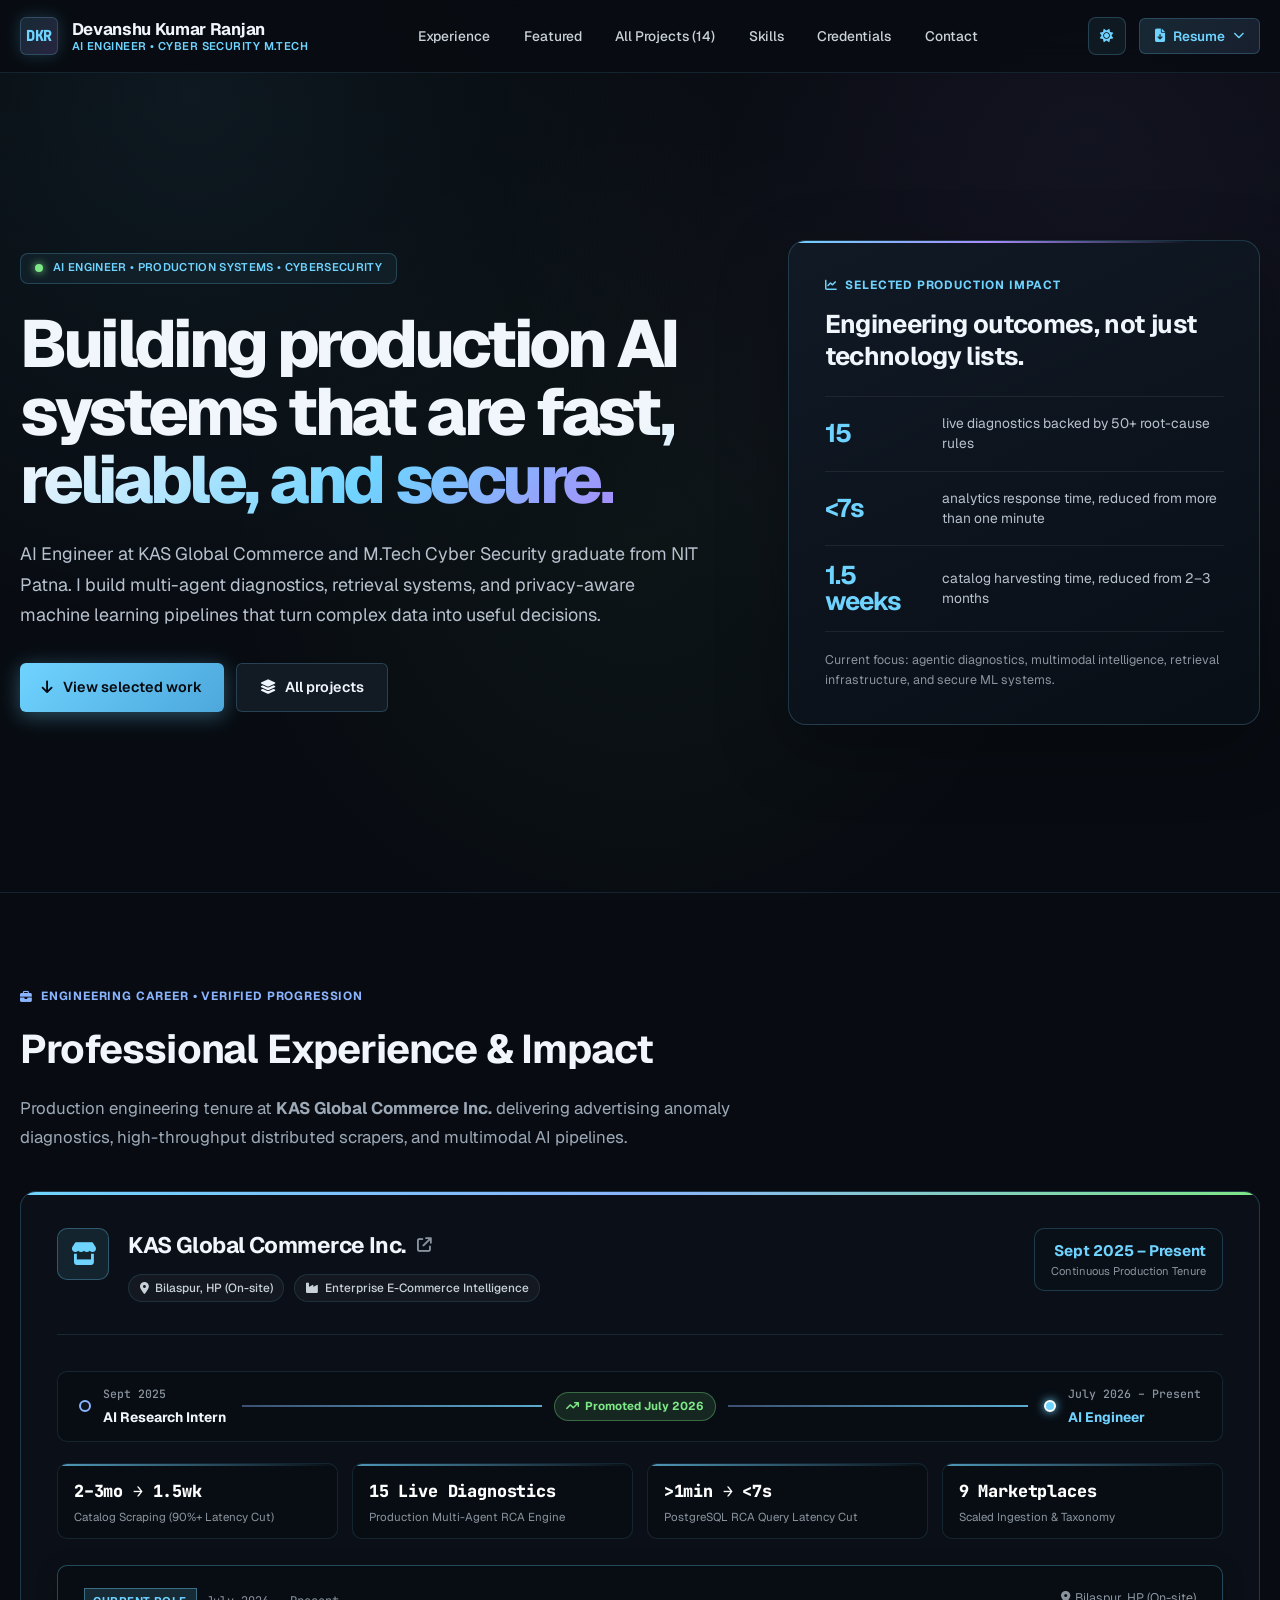
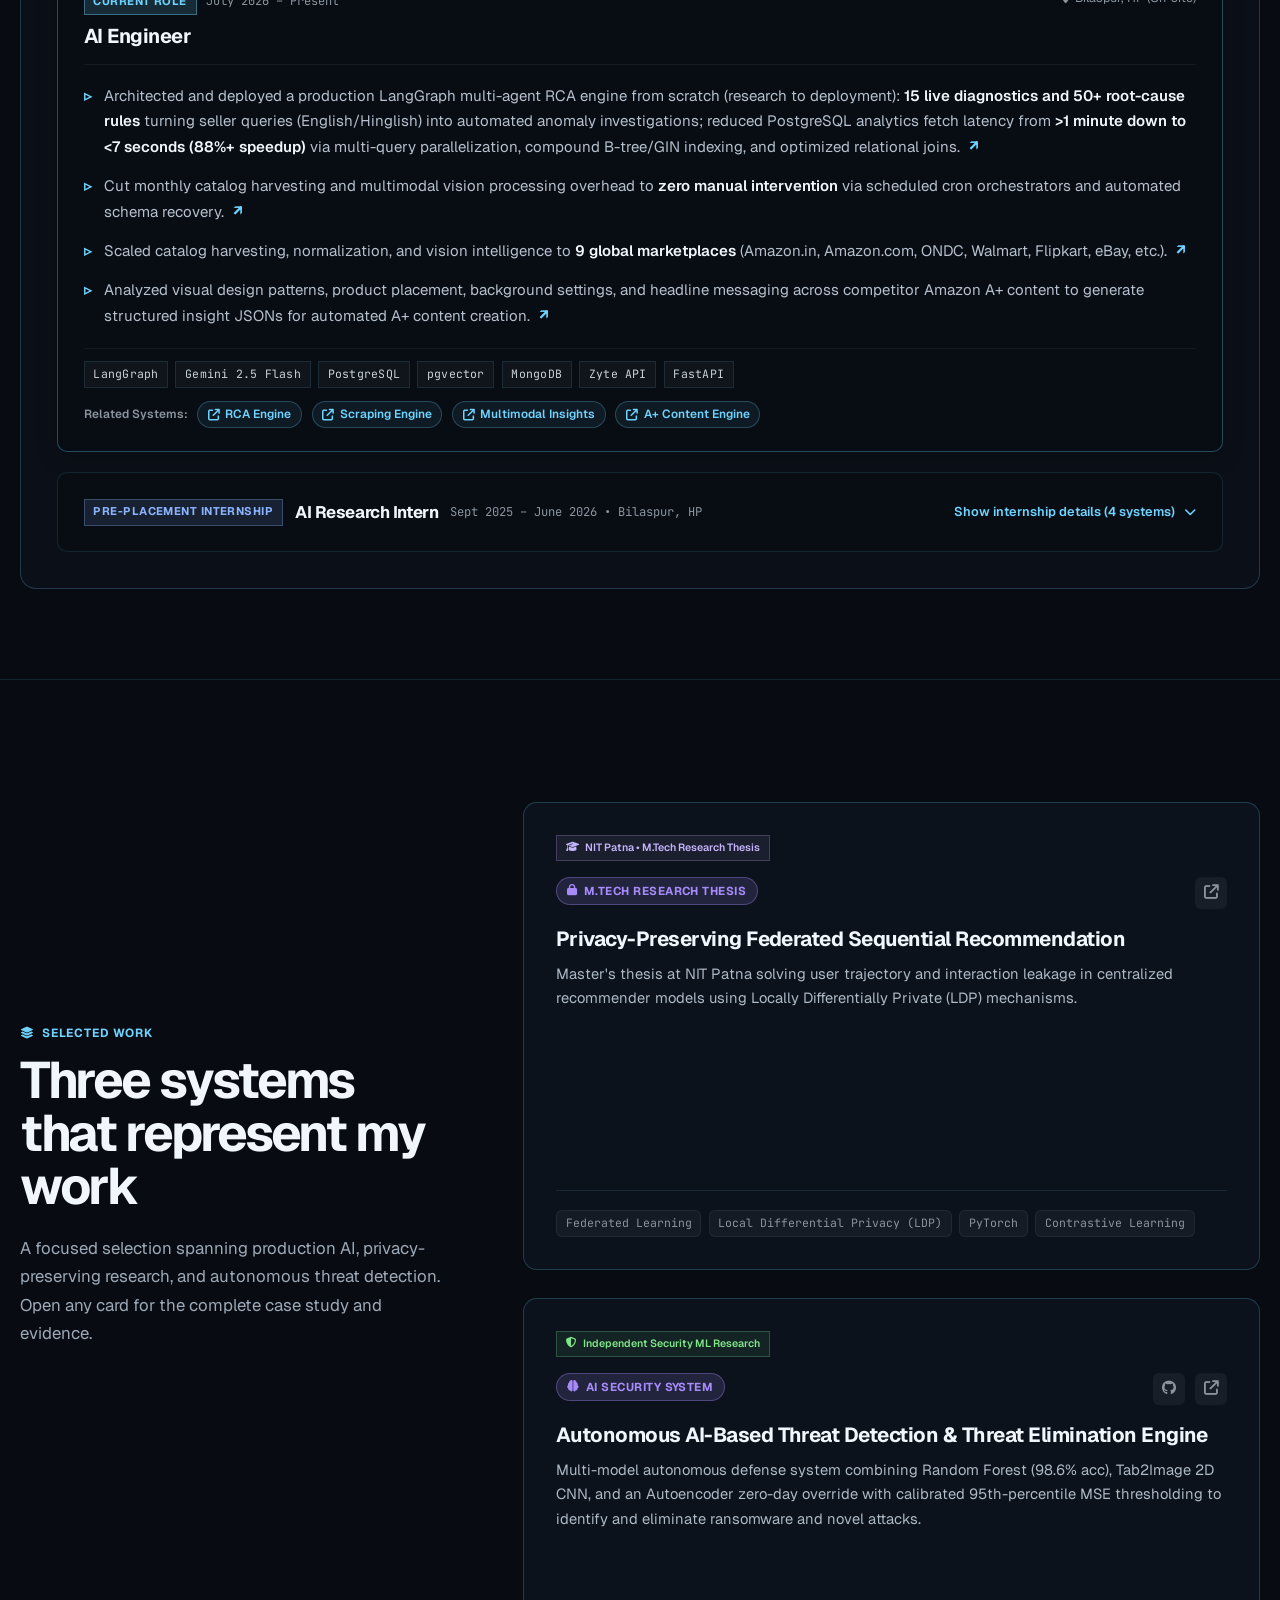
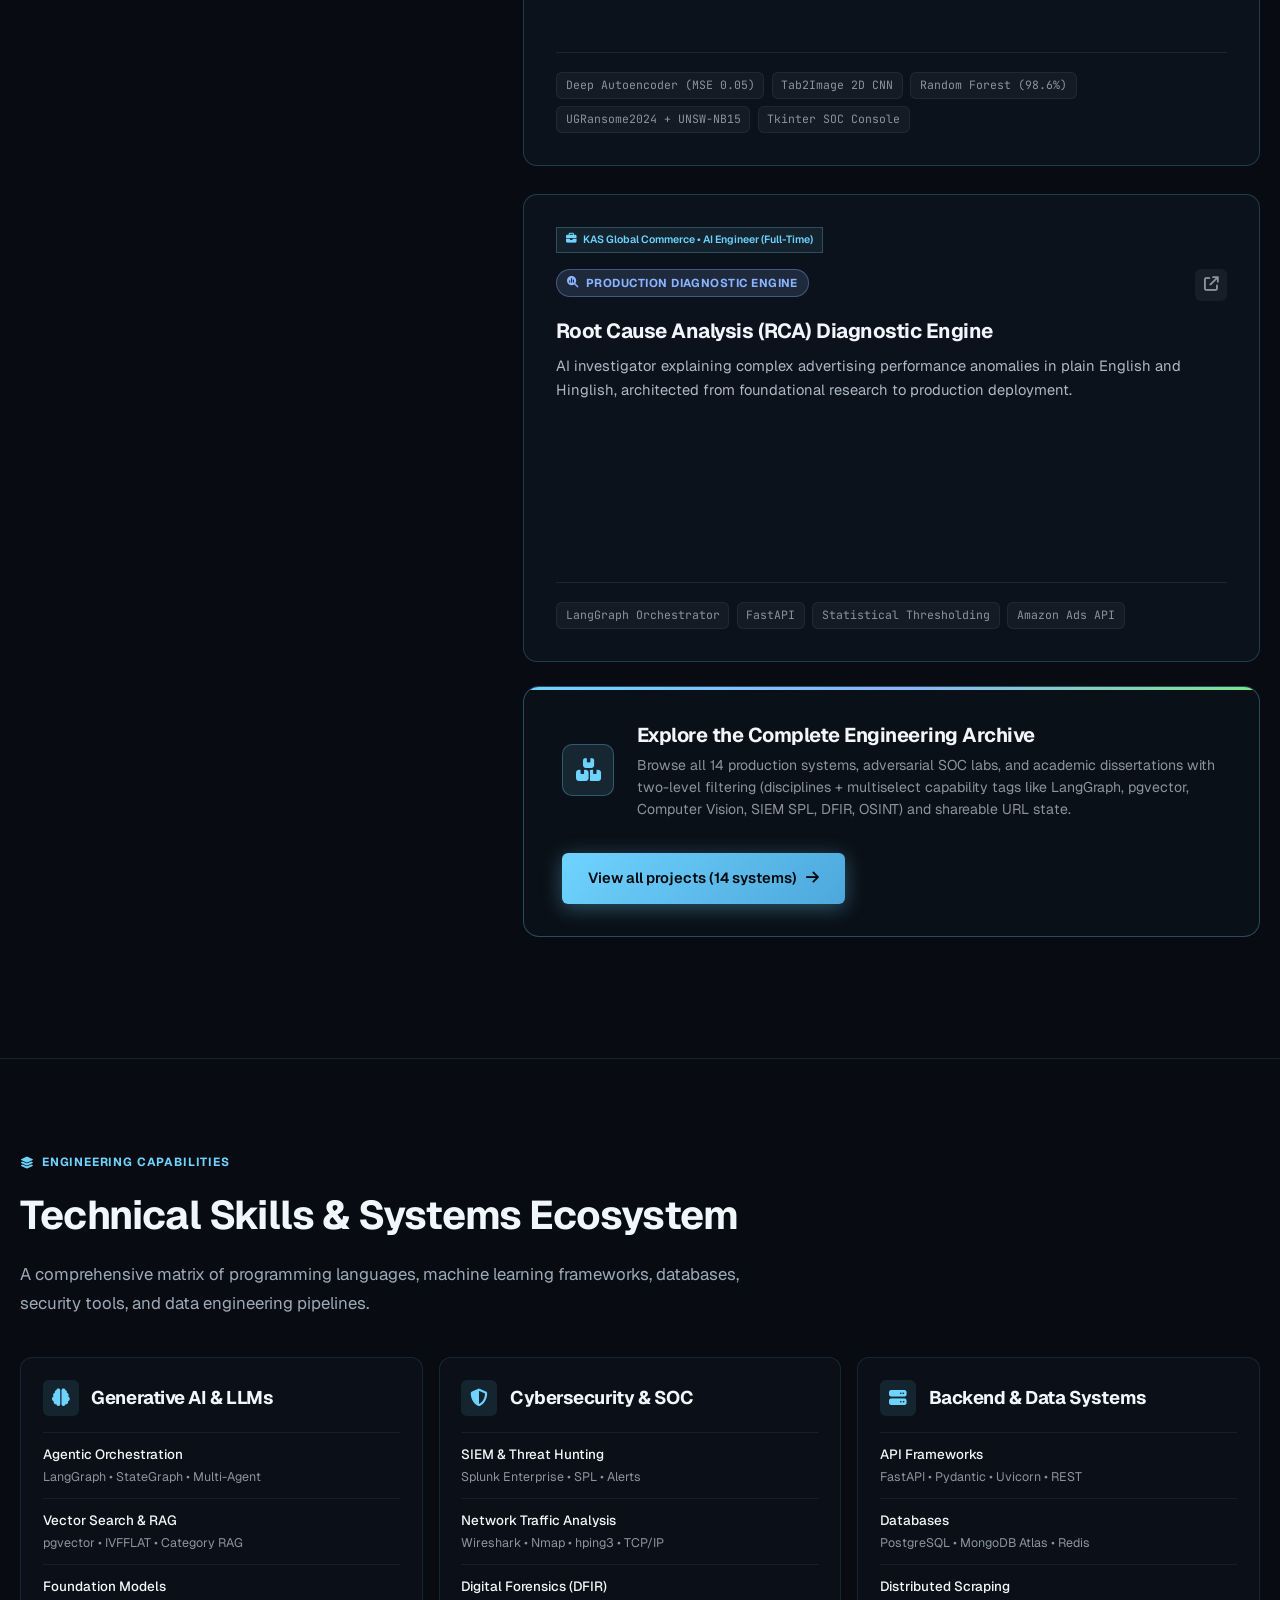
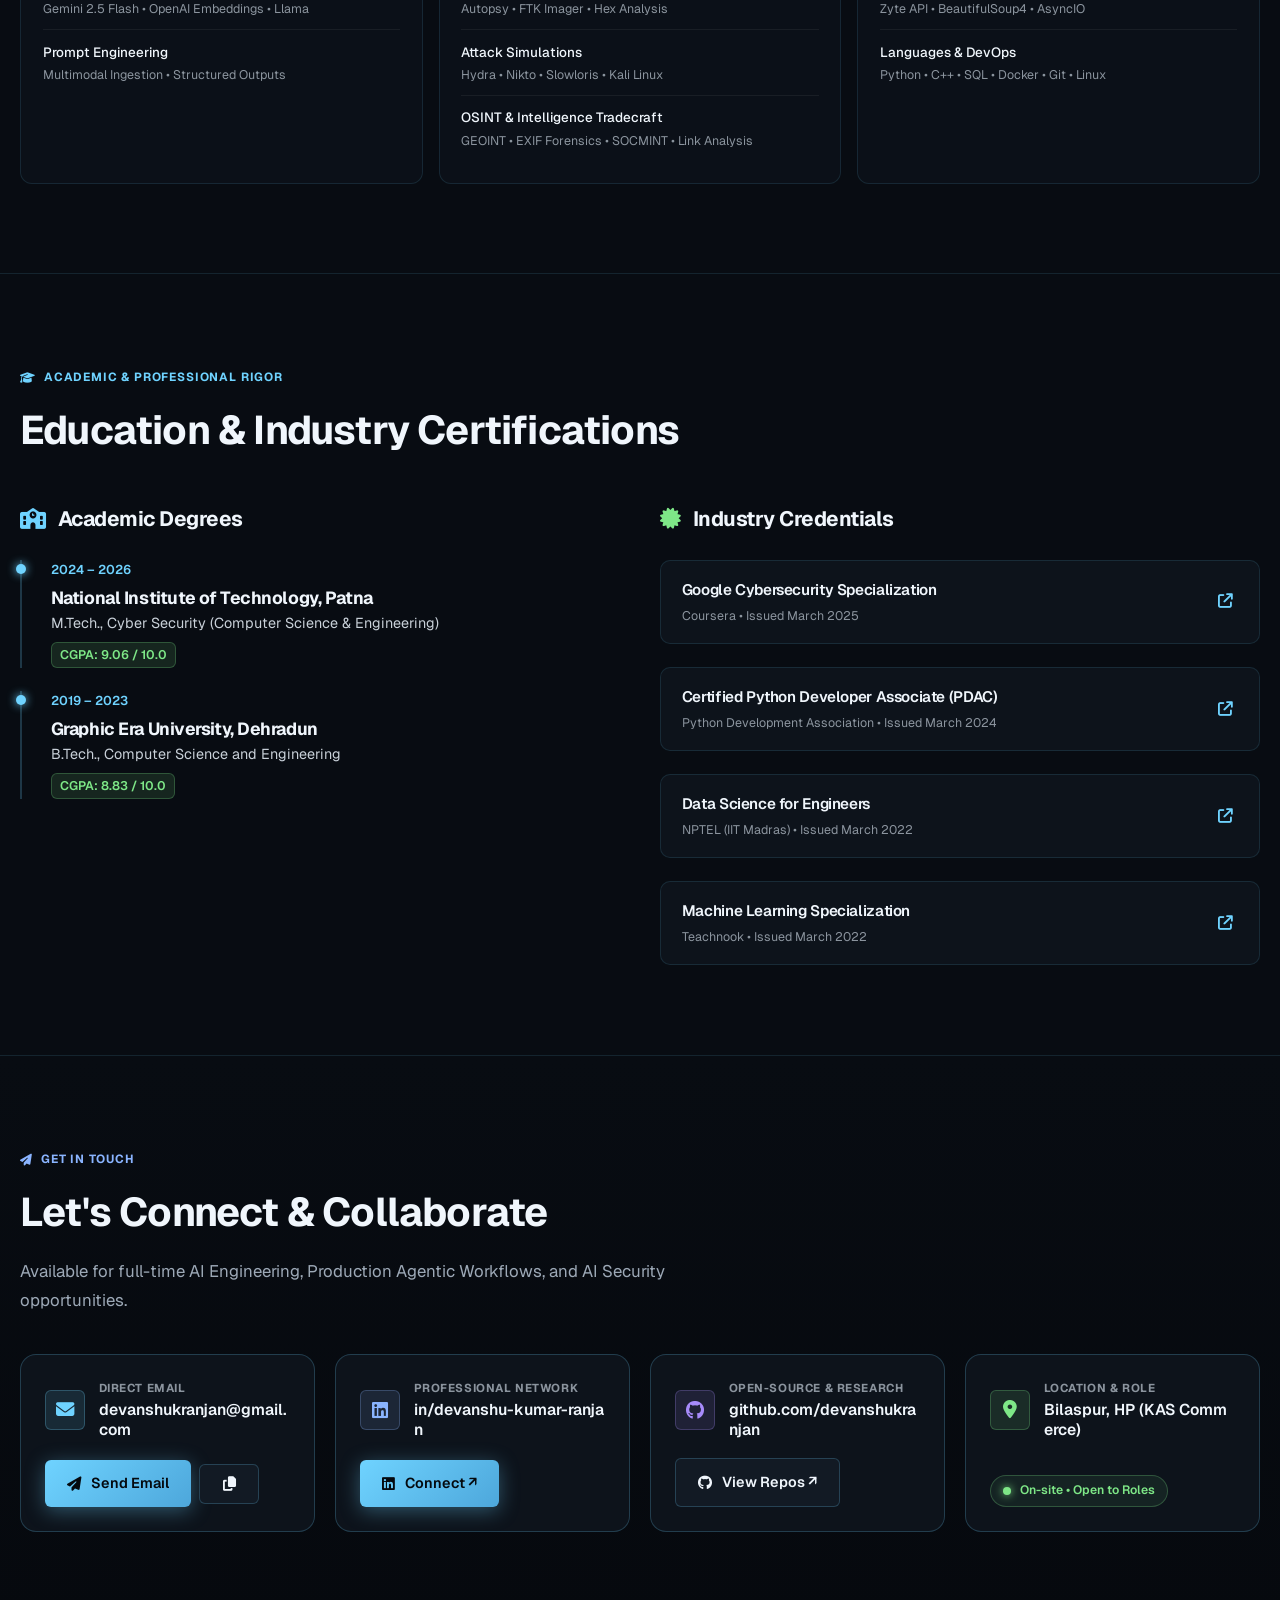
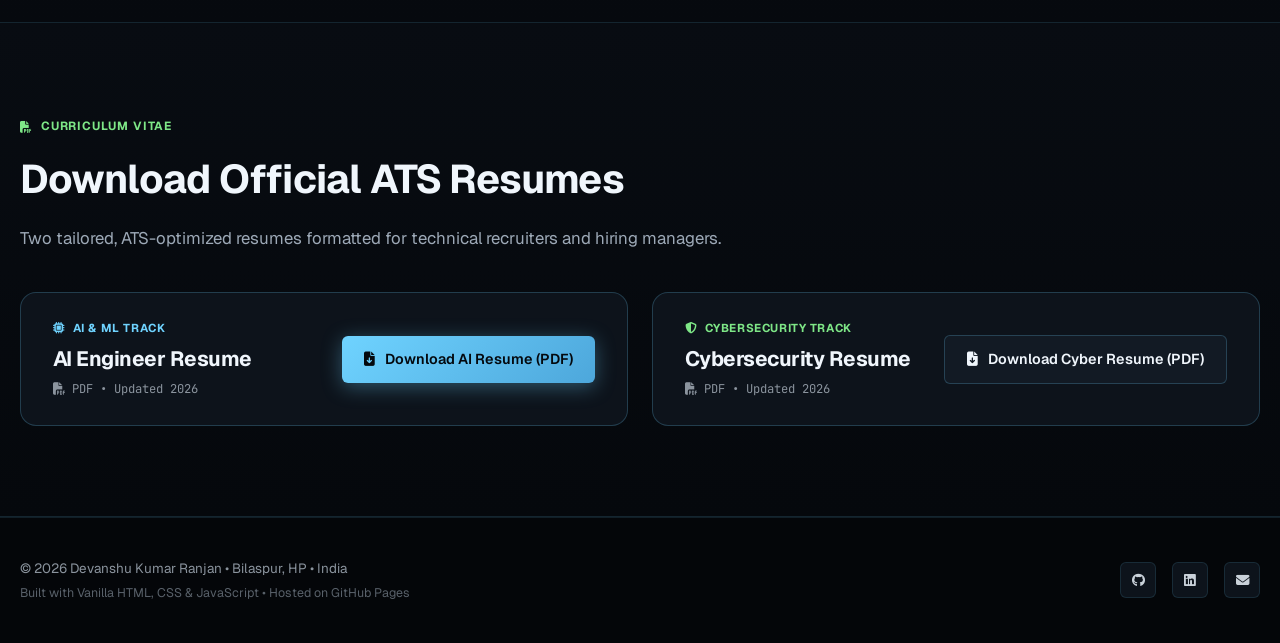
==== commit 49d18b3e: "sticky split project section" ====
--- a/index.html
+++ b/index.html
@@ -351,16 +351,21 @@
       <div id="security-labs" class="section-anchor"></div>
 
       <div class="container">
-        <div class="section-header">
-          <div class="section-tag">
-            <i class="fa-solid fa-layer-group"></i>
-            <span>Selected Work</span>
-          </div>
-          <h2 class="section-title">Three systems that represent my work</h2>
-          <p class="section-desc">
-            A focused selection spanning production AI, privacy-preserving research, and autonomous threat detection. Open any card for the complete case study and evidence.
-          </p>
-        </div>
+        <div class="selected-work-layout">
+          <aside class="selected-work-intro">
+            <div class="section-header">
+              <div class="section-tag">
+                <i class="fa-solid fa-layer-group"></i>
+                <span>Selected Work</span>
+              </div>
+              <h2 class="section-title">Three systems that represent my work</h2>
+              <p class="section-desc">
+                A focused selection spanning production AI, privacy-preserving research, and autonomous threat detection. Open any card for the complete case study and evidence.
+              </p>
+            </div>
+          </aside>
+
+          <div class="selected-work-stream">
 
         <!-- Single Row of Section Tabs on Homepage -->
         <div class="mode-switcher-bar">
@@ -1088,6 +1093,8 @@
             <i class="fa-solid fa-arrow-right"></i>
           </a>
         </div>
+          </div>
+        </div>
       </div>
     </section>
 
@@ -1469,119 +1476,252 @@
        PROJECT DEEP-DIVE CASE STUDY MODAL (FULL SCREEN VIEW)
        ======================================================================== -->
   <div class="modal-backdrop" id="projectCaseStudyModal" role="dialog" aria-modal="true" aria-labelledby="caseStudyTitle">
-    <div class="modal-content case-study-modal-content">
-      <button class="modal-close-btn" id="caseStudyCloseBtn" aria-label="Close case study dialog">
-        <i class="fa-solid fa-xmark"></i>
-      </button>
-
-      <!-- Case Study Header -->
-      <div class="case-study-header">
-        <div class="case-study-badge-row">
-          <span class="project-type-badge" id="caseStudyCategoryBadge">Category</span>
-          <span class="provenance-badge" id="caseStudyProvenanceBadge" style="margin: 0;">Provenance</span>
-        </div>
-        <h2 class="case-study-title" id="caseStudyTitle">Project Title</h2>
-        <p class="case-study-summary" id="caseStudySummary">Project summary description.</p>
-        <div class="case-study-meta-row" id="caseStudyMetaRow">
-          <!-- Dynamically populated meta chips -->
-        </div>
+    <div class="modal-content case-study-modal-content cybersoc-modal">
+      
+      <!-- Top CyberSOC Telemetry Strip (Fixed Modal Header) -->
+      <div class="cybersoc-top-strip">
+        <div class="soc-status-group">
+          <div class="soc-indicator">
+            <span class="pulse-dot"></span>
+            DEFENSE NODE: ONLINE
+          </div>
+          <div class="soc-telemetry-tag d-none-sm">CLASSIFICATION: <span id="caseStudySocClassification">APPLIED CYBER-AI</span></div>
+          <div class="soc-telemetry-tag d-none-md">SYSTEM ID: <span id="caseStudySocSysId">NODE-ACTIVE</span></div>
+        </div>
+        <button class="cybersoc-close-btn" id="caseStudyCloseBtn" aria-label="Close case study dialog" title="Close [ESC]">
+          <span class="close-label">CLOSE</span>
+          <i class="fa-solid fa-xmark"></i>
+        </button>
       </div>
 
-      <!-- Case Study Grid (Main Article + Sidebar) -->
-      <div class="case-study-grid">
-        <!-- Main Column -->
-        <div class="case-study-main">
-          <!-- 1. Objective Section (Positioned First) -->
-          <section class="case-study-section" id="caseStudyObjectiveSection">
-            <h4 class="case-study-section-title">
-              <i class="fa-solid fa-bullseye"></i> Objective
-            </h4>
-            <p class="case-study-text" id="caseStudyObjective"></p>
-          </section>
-
-          <!-- 2. System Architecture & Interactive Execution Pipeline Section -->
-          <section class="case-study-section" id="caseStudyArchSection">
-            <div class="case-study-section-header">
-              <h4 class="case-study-section-title">
-                <i class="fa-solid fa-diagram-project"></i> System Architecture &bull; Interactive Pipeline
-              </h4>
-            </div>
-
-            <!-- Interactive Visual Pipeline Flow (Auto-fitting, No Horizontal Scrolling) -->
-            <div class="pipeline-container" id="caseStudyPipelineContainer">
-              <div class="pipeline-top-bar">
-                <span class="pipeline-kicker-tag" id="pipelineKickerTag">SYSTEM OVERVIEW / WORKFLOW</span>
-                <span class="pipeline-instruction"><i class="fa-solid fa-hand-pointer"></i> Select a step to see how it works.</span>
-              </div>
-
-              <!-- Steps Flow Track -->
-              <div class="pipeline-track-wrapper">
-                <div class="pipeline-track" id="caseStudyPipelineTrack">
-                  <!-- Dynamically populated step cards with inline indicator badges -->
-                </div>
-              </div>
-
-              <!-- Active Step Details Card (Glowing Amber Accent, Left Border) -->
-              <div class="pipeline-active-detail" id="caseStudyPipelineDetail">
-                <div class="pipeline-detail-header">
-                  <span class="pipeline-detail-step" id="pipelineDetailStepBadge">STEP 01</span>
-                  <span class="pipeline-detail-type" id="pipelineDetailType">Active Component</span>
-                </div>
-                <h5 class="pipeline-detail-title" id="pipelineDetailTitle">Step Title</h5>
-                <p class="pipeline-detail-desc" id="pipelineDetailDesc">Step description and technical mechanics.</p>
-                <div class="pipeline-detail-chips" id="pipelineDetailChips"></div>
-              </div>
-            </div>
-          </section>
-
-          <!-- 3. Evidence & Screenshot Gallery Section -->
-          <section class="case-study-section" id="caseStudyGallerySection">
-            <h4 class="case-study-section-title">
-              <i class="fa-solid fa-images"></i> Evidence &amp; Interactive Telemetry Screenshots (Click to Zoom)
-            </h4>
-            <div class="case-study-gallery" id="caseStudyGallery">
-              <!-- Dynamically populated screenshot cards -->
-            </div>
-          </section>
-
-          <!-- Key Findings Section -->
-          <section class="case-study-section" id="caseStudyFindingsSection">
-            <h4 class="case-study-section-title">
-              <i class="fa-solid fa-chart-line"></i> Key Findings &amp; Validated Metrics
-            </h4>
-            <ul class="case-study-findings-list" id="caseStudyFindings"></ul>
-          </section>
-
-          <!-- What I Learned Section -->
-          <section class="case-study-section" id="caseStudyLearnedSection">
-            <h4 class="case-study-section-title">
-              <i class="fa-solid fa-graduation-cap"></i> What I Learned &amp; Engineering Takeaways
-            </h4>
-            <p class="case-study-text" id="caseStudyLearned"></p>
-          </section>
-        </div>
-
-        <!-- Sidebar Column -->
-        <aside class="case-study-sidebar" aria-label="Project Metadata and Resources">
-          <div class="sidebar-block">
-            <div class="sidebar-label">Tools &amp; Frameworks</div>
-            <div class="sidebar-tag-wrap" id="caseStudyTools"></div>
-          </div>
-
-          <div class="sidebar-block">
-            <div class="sidebar-label">Skills Demonstrated</div>
-            <div class="sidebar-tag-wrap" id="caseStudySkills"></div>
-          </div>
-
-          <div class="sidebar-block" id="caseStudyResourcesBlock">
-            <div class="sidebar-label">Resources &amp; Documentation</div>
-            <div class="sidebar-actions" id="caseStudyLinks">
-              <a class="btn btn-primary" id="caseStudyReport" href="#" target="_blank" rel="noopener noreferrer">
-                <i class="fa-solid fa-file-lines"></i> <span id="caseStudyReportLabel">Technical Report / PDF</span>
-              </a>
-            </div>
-          </div>
-        </aside>
+      <div class="cybersoc-scroll-body">
+        <!-- Case Study Hero (Without duplicate action buttons) -->
+        <div class="case-study-hero">
+          <div class="case-study-badge-row">
+            <span class="tactical-badge badge-cyan" id="caseStudyCategoryBadge">Category</span>
+            <span class="tactical-badge badge-amber" id="caseStudyProvenanceBadge">Provenance</span>
+            <span class="tactical-badge badge-emerald" id="caseStudyStatusBadge">
+              <i class="fa-solid fa-circle-check"></i> Verified Production Architecture
+            </span>
+          </div>
+
+          <h2 class="case-study-title" id="caseStudyTitle">Project Title</h2>
+          <p class="case-study-summary" id="caseStudySummary">Project summary description.</p>
+          
+          <div class="case-study-meta-row" id="caseStudyMetaRow">
+            <!-- Dynamically populated meta chips -->
+          </div>
+        </div>
+
+        <!-- Telemetry HUD Metric Grid (4 Glowing KPI Cards) -->
+        <div class="telemetry-hud-grid" id="caseStudyHudGrid">
+          <div class="hud-stat-card cyan-edge">
+            <div class="hud-stat-label">
+              <span id="hudStat1Label">METRIC SPEC</span>
+              <i class="fa-solid fa-crosshairs text-cyan"></i>
+            </div>
+            <div class="hud-stat-value" id="hudStat1Value">1.00 F1</div>
+            <div class="hud-stat-desc" id="hudStat1Desc">Validated Predictive Precision</div>
+          </div>
+
+          <div class="hud-stat-card emerald-edge">
+            <div class="hud-stat-label">
+              <span id="hudStat2Label">ARCHITECTURE PRUNING</span>
+              <i class="fa-solid fa-arrow-down-short-wide text-emerald"></i>
+            </div>
+            <div class="hud-stat-value" id="hudStat2Value">48.8%</div>
+            <div class="hud-stat-desc" id="hudStat2Desc">Dimensional Subspace Reduction</div>
+          </div>
+
+          <div class="hud-stat-card amber-edge">
+            <div class="hud-stat-label">
+              <span id="hudStat3Label">EVALUATION VOLUME</span>
+              <i class="fa-solid fa-database text-amber"></i>
+            </div>
+            <div class="hud-stat-value" id="hudStat3Value">1.10M</div>
+            <div class="hud-stat-desc" id="hudStat3Desc">Stratified Verification Flows</div>
+          </div>
+
+          <div class="hud-stat-card purple-edge">
+            <div class="hud-stat-label">
+              <span id="hudStat4Label">HEURISTIC SEARCH</span>
+              <i class="fa-solid fa-bolt text-purple"></i>
+            </div>
+            <div class="hud-stat-value" id="hudStat4Value">Gen 21</div>
+            <div class="hud-stat-desc" id="hudStat4Desc">Adaptive Early Stopping Trigger</div>
+          </div>
+        </div>
+
+        <!-- Case Study Grid (Main Workspace + Sidebar Tactical Dossier) -->
+        <div class="case-study-grid">
+          <!-- Main Column -->
+          <div class="case-study-main">
+            <!-- 1. Objective / Tactical Threat Mission -->
+            <section class="case-study-section" id="caseStudyObjectiveSection">
+              <div class="case-study-section-header">
+                <h4 class="case-study-section-title">
+                  <i class="fa-solid fa-bullseye"></i> Tactical Mission &amp; Threat Formulation
+                </h4>
+                <span class="panel-action-badge">PROBLEM CONTEXT</span>
+              </div>
+              <div class="mission-brief-card" id="caseStudyObjective"></div>
+            </section>
+
+            <!-- 2. System Architecture & Interactive Execution Pipeline Section -->
+            <section class="case-study-section" id="caseStudyArchSection">
+              <div class="case-study-section-header">
+                <h4 class="case-study-section-title">
+                  <i class="fa-solid fa-microchip"></i> Interactive Algorithmic Pipeline
+                </h4>
+                <span class="panel-action-badge">SELECT A STEP TO INSPECT</span>
+              </div>
+
+              <!-- Interactive Visual Pipeline Flow (Auto-fitting, No Horizontal Scrolling) -->
+              <div class="pipeline-container" id="caseStudyPipelineContainer">
+                <div class="pipeline-top-bar">
+                  <span class="pipeline-kicker-tag" id="pipelineKickerTag">SYSTEM OVERVIEW / WORKFLOW</span>
+                  <span class="pipeline-instruction"><i class="fa-solid fa-hand-pointer"></i> Select a step to inspect mechanics.</span>
+                </div>
+
+                <!-- Steps Flow Track -->
+                <div class="pipeline-track-wrapper">
+                  <div class="pipeline-track" id="caseStudyPipelineTrack">
+                    <!-- Dynamically populated step cards with inline indicator badges -->
+                  </div>
+                </div>
+
+                <!-- Active Step Details Card (Glowing Cyan Accent, Left Border) -->
+                <div class="pipeline-active-detail" id="caseStudyPipelineDetail">
+                  <div class="pipeline-detail-header">
+                    <span class="pipeline-detail-step" id="pipelineDetailStepBadge">STEP 01</span>
+                    <span class="pipeline-detail-type" id="pipelineDetailType">Active Component</span>
+                  </div>
+                  <h5 class="pipeline-detail-title" id="pipelineDetailTitle">Step Title</h5>
+                  <p class="pipeline-detail-desc" id="pipelineDetailDesc">Step description and technical mechanics.</p>
+                  <div class="pipeline-detail-chips" id="pipelineDetailChips"></div>
+                </div>
+              </div>
+            </section>
+
+            <!-- 3. Architecture Blueprint & ASCII Topology (Tabbed) -->
+            <section class="case-study-section" id="caseStudyTopologySection">
+              <div class="case-study-section-header">
+                <h4 class="case-study-section-title">
+                  <i class="fa-solid fa-network-wired"></i> System Architecture Topology
+                </h4>
+                <div class="arch-tab-bar" id="archTabBar">
+                  <button class="arch-tab-btn active" id="tabAsciiBtn" type="button">
+                    <i class="fa-solid fa-terminal"></i> Topology Blueprint
+                  </button>
+                </div>
+              </div>
+              <div class="architecture-box">
+                <pre class="arch-content" id="caseStudyArchitecture"></pre>
+              </div>
+            </section>
+
+            <!-- 4. Evidence & Screenshot Gallery Section -->
+            <section class="case-study-section" id="caseStudyGallerySection">
+              <div class="case-study-section-header">
+                <h4 class="case-study-section-title">
+                  <i class="fa-solid fa-images"></i> Forensic Evidence &amp; Visual Telemetry
+                </h4>
+                <span class="panel-action-badge">CLICK TO ENLARGE</span>
+              </div>
+              <div class="case-study-gallery" id="caseStudyGallery">
+                <!-- Dynamically populated screenshot cards -->
+              </div>
+            </section>
+
+            <!-- 5. Key Findings Section -->
+            <section class="case-study-section" id="caseStudyFindingsSection">
+              <div class="case-study-section-header">
+                <h4 class="case-study-section-title">
+                  <i class="fa-solid fa-award"></i> Validated Empirical Findings
+                </h4>
+                <span class="panel-action-badge">BENCHMARK AUDIT</span>
+              </div>
+              <ul class="case-study-findings-list" id="caseStudyFindings"></ul>
+            </section>
+
+            <!-- 6. What I Learned Section -->
+            <section class="case-study-section" id="caseStudyLearnedSection">
+              <div class="case-study-section-header">
+                <h4 class="case-study-section-title">
+                  <i class="fa-solid fa-graduation-cap"></i> What I Learned &amp; Engineering Takeaways
+                </h4>
+              </div>
+              <p class="case-study-text" id="caseStudyLearned"></p>
+            </section>
+          </div>
+
+          <!-- Sidebar Column (Tactical Dossier) -->
+          <aside class="case-study-sidebar" aria-label="Project Metadata and Resources">
+            <!-- Project Dossier Block -->
+            <div class="sidebar-block">
+              <div class="sidebar-label"><i class="fa-solid fa-id-card-clip"></i> Project Dossier</div>
+              <div class="meta-spec-list" id="caseStudyDossierList">
+                <div class="meta-spec-item">
+                  <span class="meta-spec-key">ENGINEER</span>
+                  <span class="meta-spec-val">Devanshu Kumar Ranjan</span>
+                </div>
+                <div class="meta-spec-item">
+                  <span class="meta-spec-key">PROVENANCE</span>
+                  <span class="meta-spec-val" id="dossierProvenance">Applied ML</span>
+                </div>
+                <div class="meta-spec-item">
+                  <span class="meta-spec-key">STAGES</span>
+                  <span class="meta-spec-val" id="dossierStages">5 Phases</span>
+                </div>
+                <div class="meta-spec-item">
+                  <span class="meta-spec-key">STATUS</span>
+                  <span class="meta-spec-val" style="color: var(--emerald);">Production Ready</span>
+                </div>
+              </div>
+            </div>
+
+            <!-- Tools & Frameworks Block -->
+            <div class="sidebar-block">
+              <div class="sidebar-label"><i class="fa-solid fa-layer-group"></i> Technologies &amp; Tools</div>
+              <div class="sidebar-tag-wrap" id="caseStudyTools"></div>
+            </div>
+
+            <!-- Skills Block -->
+            <div class="sidebar-block">
+              <div class="sidebar-label"><i class="fa-solid fa-brain"></i> Core Capabilities</div>
+              <div class="sidebar-tag-wrap" id="caseStudySkills"></div>
+            </div>
+
+            <!-- Resources & Deliverables Block -->
+            <div class="sidebar-block" id="caseStudyResourcesBlock">
+              <div class="sidebar-label"><i class="fa-solid fa-folder-open"></i> Project Deliverables</div>
+              <div class="sidebar-actions" id="caseStudyLinks">
+                <a class="resource-link-btn" id="caseStudyGithub" href="#" target="_blank" rel="noopener noreferrer">
+                  <span><i class="fa-brands fa-github" style="color: var(--cyan); margin-right: 0.5rem;"></i> <span id="caseStudyGithubLabel">GitHub Repository</span></span>
+                  <i class="fa-solid fa-arrow-up-right-from-square"></i>
+                </a>
+                <a class="resource-link-btn" id="caseStudyReport" href="#" target="_blank" rel="noopener noreferrer">
+                  <span><i class="fa-solid fa-file-pdf" style="color: #ef4444; margin-right: 0.5rem;"></i> <span id="caseStudyReportLabel">Technical Report / PDF</span></span>
+                  <i class="fa-solid fa-download"></i>
+                </a>
+                <a class="resource-link-btn" id="caseStudyPdf" href="#" target="_blank" rel="noopener noreferrer" style="display: none;">
+                  <span><i class="fa-solid fa-file-lines" style="color: var(--amber); margin-right: 0.5rem;"></i> <span id="caseStudyPdfLabel">Project Documentation</span></span>
+                  <i class="fa-solid fa-arrow-up-right-from-square"></i>
+                </a>
+              </div>
+            </div>
+
+            <!-- Engineer's Highlight Takeaway Block -->
+            <div class="sidebar-block takeaway-block">
+              <div class="sidebar-label" style="color: var(--purple);">
+                <i class="fa-solid fa-lightbulb"></i> Engineer's Takeaway
+              </div>
+              <p class="takeaway-text" id="caseStudyTakeawayQuote">
+                "Treating optimization and feature engineering as a mathematical problem rather than an afterthought ensures scalable, leakage-proof detection under adversarial attack conditions."
+              </p>
+            </div>
+          </aside>
+        </div>
       </div>
     </div>
   </div>
--- a/style.css
+++ b/style.css
@@ -1371,80 +1371,288 @@
 }
 
 /* ==========================================================================
-   CASE STUDY DETAILED MODAL STYLES
+   CASE STUDY DETAILED MODAL STYLES (CYBERSOC COMMAND CENTER ARCHETYPE)
    ========================================================================== */
-.case-study-modal-content {
-  width: min(96vw, 1140px) !important;
-  max-height: 90vh !important;
-  padding: 2.2rem !important;
-  background: #090e16 !important;
-  border: 1px solid var(--border-strong) !important;
+.case-study-modal-content.cybersoc-modal {
+  width: min(96vw, 1320px) !important;
+  max-height: 93vh !important;
+  padding: 0 !important;
+  background: #06090e !important;
+  border: 1px solid rgba(0, 242, 254, 0.3) !important;
   border-radius: var(--radius-lg) !important;
-  overflow-y: auto !important;
-  overflow-x: hidden !important;
+  box-shadow: 0 25px 80px rgba(0, 0, 0, 0.85), 0 0 35px rgba(0, 242, 254, 0.12) !important;
+  overflow: hidden !important;
+  display: flex !important;
+  flex-direction: column !important;
   box-sizing: border-box !important;
 }
 
-.case-study-header {
-  border-bottom: 1px solid var(--border-subtle);
-  padding-bottom: 1.6rem;
+/* Fixed Top CyberSOC Telemetry Strip */
+.cybersoc-top-strip {
+  position: sticky;
+  top: 0;
+  z-index: 30;
+  background: rgba(9, 15, 24, 0.98);
+  backdrop-filter: blur(16px);
+  border-bottom: 1px solid rgba(255, 255, 255, 0.08);
+  padding: 0.75rem 1.8rem;
+  display: flex;
+  justify-content: space-between;
+  align-items: center;
+  font-family: var(--font-mono);
+  font-size: 0.76rem;
+  flex-shrink: 0;
+}
+
+.soc-status-group {
+  display: flex;
+  align-items: center;
+  gap: 1.5rem;
+}
+
+.soc-indicator {
+  display: inline-flex;
+  align-items: center;
+  gap: 0.5rem;
+  color: #10b981;
+  font-weight: 700;
+  letter-spacing: 0.05em;
+}
+
+.pulse-dot {
+  width: 7px;
+  height: 7px;
+  border-radius: 50%;
+  background-color: #10b981;
+  box-shadow: 0 0 10px #10b981;
+  animation: socPulseAnim 2s infinite;
+}
+
+@keyframes socPulseAnim {
+  0% { opacity: 0.4; transform: scale(0.9); }
+  50% { opacity: 1; transform: scale(1.2); }
+  100% { opacity: 0.4; transform: scale(0.9); }
+}
+
+.soc-telemetry-tag {
+  color: #94a3b8;
+}
+.soc-telemetry-tag span {
+  color: var(--cyan);
+  font-weight: 600;
+}
+
+.cybersoc-close-btn {
+  background: rgba(255, 255, 255, 0.05);
+  border: 1px solid rgba(255, 255, 255, 0.1);
+  color: #cbd5e1;
+  font-family: var(--font-mono);
+  font-size: 0.74rem;
+  font-weight: 700;
+  padding: 0.35rem 0.85rem;
+  border-radius: 4px;
+  display: inline-flex;
+  align-items: center;
+  gap: 0.5rem;
+  cursor: pointer;
+  transition: all 0.2s ease;
+}
+.cybersoc-close-btn:hover {
+  background: rgba(239, 68, 68, 0.15);
+  border-color: #ef4444;
+  color: #ef4444;
+}
+
+/* Scrollable Interior Container */
+.cybersoc-scroll-body {
+  flex: 1;
+  overflow-y: auto;
+  overflow-x: hidden;
+  padding: 2rem 2.2rem;
+  box-sizing: border-box;
+  background-image: 
+    radial-gradient(circle at 10% 5%, rgba(0, 242, 254, 0.04) 0%, transparent 40%),
+    radial-gradient(circle at 90% 40%, rgba(139, 92, 246, 0.03) 0%, transparent 45%);
+}
+
+.cybersoc-scroll-body::-webkit-scrollbar {
+  width: 7px;
+}
+.cybersoc-scroll-body::-webkit-scrollbar-track {
+  background: #06090e;
+}
+.cybersoc-scroll-body::-webkit-scrollbar-thumb {
+  background: rgba(255, 255, 255, 0.15);
+  border-radius: 4px;
+}
+.cybersoc-scroll-body::-webkit-scrollbar-thumb:hover {
+  background: var(--cyan);
+}
+
+/* Hero Header (Without duplicate action buttons) */
+.case-study-hero {
+  background: linear-gradient(135deg, rgba(15, 24, 38, 0.95) 0%, rgba(10, 16, 25, 0.85) 100%);
+  border: 1px solid rgba(255, 255, 255, 0.08);
+  border-radius: var(--radius-md);
+  padding: 2rem 2.2rem;
   margin-bottom: 1.8rem;
-}
-
-.case-study-badge-row {
-  display: flex;
-  align-items: center;
-  gap: 0.6rem;
+  position: relative;
+  overflow: hidden;
+  box-shadow: 0 10px 30px rgba(0, 0, 0, 0.4);
+}
+
+.case-study-hero::after {
+  content: '';
+  position: absolute;
+  top: 0;
+  right: 0;
+  width: 280px;
+  height: 100%;
+  background: radial-gradient(circle at 100% 0%, rgba(0, 242, 254, 0.1), transparent 70%);
+  pointer-events: none;
+}
+
+.tactical-badge {
+  display: inline-flex;
+  align-items: center;
+  gap: 0.4rem;
+  font-family: var(--font-mono);
+  font-size: 0.72rem;
+  font-weight: 600;
+  text-transform: uppercase;
+  letter-spacing: 0.05em;
+  padding: 0.28rem 0.75rem;
+  border-radius: var(--radius-pill);
+}
+.tactical-badge.badge-cyan {
+  background: rgba(0, 242, 254, 0.1);
+  color: var(--cyan);
+  border: 1px solid rgba(0, 242, 254, 0.3);
+}
+.tactical-badge.badge-amber {
+  background: rgba(245, 158, 11, 0.1);
+  color: #f59e0b;
+  border: 1px solid rgba(245, 158, 11, 0.3);
+}
+.tactical-badge.badge-emerald {
+  background: rgba(16, 185, 129, 0.1);
+  color: #10b981;
+  border: 1px solid rgba(16, 185, 129, 0.3);
+}
+
+.case-study-hero .case-study-title {
+  font-family: var(--font-heading);
+  font-size: 2.15rem;
+  font-weight: 800;
+  color: #fff;
+  line-height: 1.25;
   margin-bottom: 0.8rem;
-  flex-wrap: wrap;
-}
-
-.case-study-title {
-  font-family: var(--font-heading);
-  font-size: 1.65rem;
-  font-weight: 700;
-  color: var(--text-primary);
-  margin-bottom: 0.6rem;
-  line-height: 1.3;
-}
-
-.case-study-summary {
-  font-size: 0.95rem;
-  color: var(--text-secondary);
-  line-height: 1.6;
-  margin-bottom: 1rem;
-}
-
-.case-study-meta-row {
-  display: flex;
-  flex-wrap: wrap;
-  gap: 0.6rem;
+  letter-spacing: -0.02em;
+}
+
+.case-study-hero .case-study-summary {
+  font-size: 1.02rem;
+  color: #94a3b8;
+  line-height: 1.7;
+  max-width: 980px;
+  margin-bottom: 1.2rem;
 }
 
 .case-study-meta-chip {
   display: inline-flex;
   align-items: center;
   gap: 0.4rem;
-  font-family: var(--font-heading);
-  font-size: 0.76rem;
+  font-family: var(--font-mono);
+  font-size: 0.74rem;
   font-weight: 600;
   color: var(--cyan);
-  background: rgba(111, 211, 255, 0.08);
-  border: 1px solid rgba(111, 211, 255, 0.25);
+  background: rgba(0, 242, 254, 0.08);
+  border: 1px solid rgba(0, 242, 254, 0.25);
   border-radius: var(--radius-pill);
   padding: 0.25rem 0.7rem;
 }
 
+/* 4-Card Telemetry HUD Grid */
+.telemetry-hud-grid {
+  display: grid;
+  grid-template-columns: repeat(4, 1fr);
+  gap: 1.1rem;
+  margin-bottom: 2rem;
+}
+
+@media (max-width: 1024px) {
+  .telemetry-hud-grid {
+    grid-template-columns: repeat(2, 1fr);
+  }
+}
+@media (max-width: 600px) {
+  .telemetry-hud-grid {
+    grid-template-columns: 1fr;
+  }
+}
+
+.hud-stat-card {
+  background: #0a1019;
+  border: 1px solid rgba(255, 255, 255, 0.07);
+  border-radius: var(--radius-md);
+  padding: 1.15rem 1.35rem;
+  position: relative;
+  overflow: hidden;
+  transition: transform 0.2s ease, border-color 0.2s ease;
+}
+.hud-stat-card:hover {
+  transform: translateY(-2px);
+  border-color: rgba(0, 242, 254, 0.35);
+}
+.hud-stat-card::before {
+  content: '';
+  position: absolute;
+  top: 0;
+  left: 0;
+  width: 3.5px;
+  height: 100%;
+}
+.hud-stat-card.cyan-edge::before { background: var(--cyan); }
+.hud-stat-card.emerald-edge::before { background: #10b981; }
+.hud-stat-card.amber-edge::before { background: #f59e0b; }
+.hud-stat-card.purple-edge::before { background: #8b5cf6; }
+
+.hud-stat-label {
+  font-family: var(--font-mono);
+  font-size: 0.7rem;
+  font-weight: 700;
+  text-transform: uppercase;
+  letter-spacing: 0.06em;
+  color: #64748b;
+  margin-bottom: 0.35rem;
+  display: flex;
+  justify-content: space-between;
+  align-items: center;
+}
+.hud-stat-value {
+  font-family: var(--font-heading);
+  font-size: 1.75rem;
+  font-weight: 800;
+  color: #fff;
+  line-height: 1.15;
+  margin-bottom: 0.3rem;
+}
+.hud-stat-desc {
+  font-size: 0.78rem;
+  color: #94a3b8;
+}
+
+/* Two-Column Grid: Main Workspace + Sidebar Dossier */
 .case-study-grid {
   display: grid;
-  grid-template-columns: minmax(0, 1fr) 280px;
-  gap: 2.2rem;
+  grid-template-columns: minmax(0, 1fr) 330px;
+  gap: 2rem;
   width: 100%;
   max-width: 100%;
   box-sizing: border-box;
 }
 
-@media (max-width: 900px) {
+@media (max-width: 980px) {
   .case-study-grid {
     grid-template-columns: 1fr;
     gap: 1.8rem;
@@ -1453,16 +1661,15 @@
 
 .case-study-main {
   min-width: 0;
-  max-width: 100%;
   width: 100%;
-  overflow-x: hidden;
-  box-sizing: border-box;
 }
 
 .case-study-section {
-  margin-bottom: 1.8rem;
-  max-width: 100%;
-  box-sizing: border-box;
+  margin-bottom: 2rem;
+  background: #0a1019;
+  border: 1px solid rgba(255, 255, 255, 0.07);
+  border-radius: var(--radius-md);
+  padding: 1.6rem;
 }
 
 .case-study-section-header {
@@ -1470,53 +1677,103 @@
   align-items: center;
   justify-content: space-between;
   gap: 1rem;
-  margin-bottom: 0.85rem;
+  margin-bottom: 1.15rem;
+  padding-bottom: 0.75rem;
+  border-bottom: 1px solid rgba(255, 255, 255, 0.06);
   flex-wrap: wrap;
 }
 
 .case-study-section-title {
   font-family: var(--font-heading);
-  font-size: 0.88rem;
+  font-size: 1.05rem;
   font-weight: 700;
-  text-transform: uppercase;
-  color: var(--cyan);
-  letter-spacing: 0.04em;
-  margin-bottom: 0;
-  display: flex;
-  align-items: center;
-  gap: 0.5rem;
-}
-
-.case-study-text {
-  font-family: var(--font-main);
-  font-size: 0.93rem;
-  line-height: 1.68;
+  color: #fff;
+  display: flex;
+  align-items: center;
+  gap: 0.6rem;
+  margin: 0;
+}
+.case-study-section-title i {
+  color: var(--cyan);
+}
+
+.panel-action-badge {
+  font-family: var(--font-mono);
+  font-size: 0.7rem;
+  color: var(--cyan);
+  background: rgba(0, 242, 254, 0.08);
+  padding: 0.2rem 0.55rem;
+  border-radius: var(--radius-pill);
+  border: 1px solid rgba(0, 242, 254, 0.25);
+  font-weight: 600;
+}
+
+.mission-brief-card {
+  background: rgba(15, 24, 38, 0.65);
+  border-left: 4px solid var(--cyan);
+  border-radius: 0 var(--radius-sm) var(--radius-sm) 0;
+  padding: 1.25rem 1.4rem;
+  font-size: 0.94rem;
+  line-height: 1.7;
   color: #cbd5e1;
-  background: rgba(15, 23, 42, 0.45);
-  border: 1px solid rgba(255, 255, 255, 0.06);
-  border-left: 3.5px solid var(--cyan);
-  padding: 1.05rem 1.3rem;
+}
+
+/* Architecture ASCII Box */
+.architecture-box {
+  background: #05080e;
+  border: 1px solid rgba(255, 255, 255, 0.07);
   border-radius: var(--radius-sm);
-  margin-top: 0.65rem;
-}
-
-/* ==========================================================================
-   INTERACTIVE ARCHITECTURE PIPELINE (FIT-TO-WIDTH, ZERO HORIZONTAL OVERFLOW)
-   ========================================================================== */
-
-/* Main Pipeline Container */
+  overflow: hidden;
+  margin-top: 0.6rem;
+}
+
+.arch-tab-bar {
+  display: flex;
+  background: #090e18;
+  border-bottom: 1px solid rgba(255, 255, 255, 0.07);
+  padding: 0.4rem 0.75rem;
+  gap: 0.4rem;
+}
+
+.arch-tab-btn {
+  background: transparent;
+  border: none;
+  color: #64748b;
+  font-family: var(--font-mono);
+  font-size: 0.75rem;
+  padding: 0.35rem 0.75rem;
+  border-radius: 4px;
+  cursor: pointer;
+  display: inline-flex;
+  align-items: center;
+  gap: 0.45rem;
+  transition: all 0.2s;
+}
+.arch-tab-btn.active {
+  color: var(--cyan);
+  background: rgba(0, 242, 254, 0.1);
+  font-weight: 600;
+}
+
+.arch-content {
+  padding: 1.25rem 1.5rem;
+  font-family: var(--font-mono);
+  font-size: 0.8rem;
+  color: #a5f3fc;
+  line-height: 1.5;
+  overflow-x: auto;
+  white-space: pre;
+  margin: 0;
+}
+
+/* Interactive Pipeline Track */
 .pipeline-container {
-  background: #090e17;
-  border: 1px solid rgba(255, 255, 255, 0.08);
+  background: #070c14;
+  border: 1px solid rgba(255, 255, 255, 0.07);
   border-radius: var(--radius-md);
   padding: 1.4rem;
-  position: relative;
-  overflow: hidden;
-  width: 100%;
-  max-width: 100%;
-  box-sizing: border-box;
-  background-image: radial-gradient(rgba(148, 163, 184, 0.08) 1px, transparent 1px);
-  background-size: 18px 18px;
+  background-image: radial-gradient(rgba(0, 242, 254, 0.04) 1px, transparent 1px);
+  background-size: 20px 20px;
 }
 
 .pipeline-top-bar {
@@ -1529,8 +1786,8 @@
 }
 
 .pipeline-kicker-tag {
-  font-family: var(--font-heading);
-  font-size: 0.78rem;
+  font-family: var(--font-mono);
+  font-size: 0.75rem;
   letter-spacing: 0.06em;
   color: #f59e0b;
   text-transform: uppercase;
@@ -1538,20 +1795,17 @@
 }
 
 .pipeline-instruction {
-  font-size: 0.78rem;
-  color: var(--text-muted);
+  font-size: 0.76rem;
+  color: #94a3b8;
   display: inline-flex;
   align-items: center;
   gap: 0.35rem;
 }
 
-/* Fit-to-width Steps Flow Grid (No Horizontal Scrollbar) */
 .pipeline-track-wrapper {
   width: 100%;
-  max-width: 100%;
   overflow: hidden;
   margin-bottom: 1.25rem;
-  box-sizing: border-box;
 }
 
 .pipeline-track {
@@ -1559,317 +1813,349 @@
   grid-template-columns: repeat(auto-fit, minmax(130px, 1fr));
   gap: 0.65rem;
   width: 100%;
-  max-width: 100%;
-  box-sizing: border-box;
-}
-
-/* Pipeline Step Node (Card) */
+}
+
 .pipeline-step-node {
-  background: #0f1522;
-  border: 1px solid rgba(255, 255, 255, 0.08);
+  background: rgba(15, 24, 38, 0.8);
+  border: 1px solid rgba(255, 255, 255, 0.07);
   border-radius: 8px;
   padding: 0.85rem 0.95rem;
-  min-width: 0;
-  width: 100%;
-  box-sizing: border-box;
   cursor: pointer;
   transition: all 0.22s cubic-bezier(0.16, 1, 0.3, 1);
   position: relative;
-  user-select: none;
   text-align: left;
   display: flex;
   flex-direction: column;
   justify-content: space-between;
   min-height: 86px;
 }
-
 .pipeline-step-node:hover {
-  background: #141c2d;
-  border-color: rgba(245, 158, 11, 0.35);
+  background: rgba(0, 242, 254, 0.06);
+  border-color: rgba(0, 242, 254, 0.35);
   transform: translateY(-2px);
 }
-
-.pipeline-step-node:focus-visible {
-  outline: 2px solid #f59e0b;
-  outline-offset: 2px;
-}
-
-/* ACTIVE STEP NODE (Glowing Gold / Amber Border) */
 .pipeline-step-node.active {
-  background: #131926;
-  border: 1.5px solid #d97706;
-  box-shadow: 0 0 18px rgba(217, 119, 6, 0.28), inset 0 0 10px rgba(245, 158, 11, 0.08);
+  background: rgba(0, 242, 254, 0.12);
+  border: 1.5px solid var(--cyan);
+  box-shadow: 0 0 16px rgba(0, 242, 254, 0.25);
   transform: translateY(-2px);
 }
-
 .pipeline-step-node.active::after {
   content: '';
   position: absolute;
-  bottom: -9px;
+  bottom: -7px;
   left: 50%;
   transform: translateX(-50%);
-  width: 0;
-  height: 0;
-  border-left: 6px solid transparent;
-  border-right: 6px solid transparent;
-  border-top: 6px solid #d97706;
-  z-index: 2;
+  width: 12px;
+  height: 6px;
+  background: var(--cyan);
+  clip-path: polygon(0 0, 100% 0, 50% 100%);
 }
 
 .pipeline-step-top {
   display: flex;
   align-items: center;
   justify-content: space-between;
-  margin-bottom: 0.5rem;
-}
-
+  margin-bottom: 0.4rem;
+}
 .pipeline-step-num {
   font-family: var(--font-mono);
-  font-size: 0.74rem;
+  font-size: 0.72rem;
   font-weight: 700;
-  color: var(--text-dim);
-  transition: color var(--transition-fast);
-}
-
-.pipeline-step-node.active .pipeline-step-num {
-  color: #f59e0b;
-}
-
+  color: var(--cyan);
+}
 .pipeline-step-icon {
-  font-size: 0.95rem;
-  color: var(--text-muted);
-  transition: color var(--transition-fast);
-}
-
+  font-size: 0.92rem;
+  color: #94a3b8;
+}
 .pipeline-step-node.active .pipeline-step-icon {
-  color: #fbbf24;
-}
-
+  color: #fff;
+}
 .pipeline-step-name {
   font-family: var(--font-heading);
   font-size: 0.82rem;
   font-weight: 600;
-  color: var(--text-primary);
-  line-height: 1.32;
-  word-break: break-word;
-  hyphens: auto;
-}
-
-/* Active Step Details Card (Left Amber Accent Border) */
+  color: #fff;
+  line-height: 1.3;
+}
+
 .pipeline-active-detail {
-  background: #0b0f17;
-  border: 1px solid rgba(255, 255, 255, 0.07);
-  border-left: 3.5px solid #f59e0b;
+  background: rgba(10, 16, 25, 0.95);
+  border: 1px solid rgba(0, 242, 254, 0.35);
   border-radius: var(--radius-sm);
   padding: 1.35rem 1.5rem;
-  animation: fadeIn 0.25s ease;
   position: relative;
-  width: 100%;
-  max-width: 100%;
-  box-sizing: border-box;
-}
-
+  box-shadow: 0 8px 24px rgba(0, 0, 0, 0.4);
+}
 .pipeline-detail-header {
   display: flex;
   align-items: center;
   justify-content: space-between;
-  gap: 0.8rem;
-  margin-bottom: 0.45rem;
-}
-
+  margin-bottom: 0.5rem;
+}
 .pipeline-detail-step {
   font-family: var(--font-mono);
-  font-size: 0.78rem;
+  font-size: 0.75rem;
+  color: #10b981;
+  background: rgba(16, 185, 129, 0.12);
+  padding: 0.18rem 0.55rem;
+  border-radius: 4px;
+  border: 1px solid rgba(16, 185, 129, 0.3);
   font-weight: 700;
-  letter-spacing: 0.1em;
-  color: #f59e0b;
-  text-transform: uppercase;
-}
-
+}
 .pipeline-detail-type {
   font-family: var(--font-heading);
   font-size: 0.74rem;
-  font-weight: 600;
-  color: var(--text-muted);
+  color: #94a3b8;
   background: rgba(255, 255, 255, 0.04);
   padding: 0.15rem 0.55rem;
   border-radius: var(--radius-pill);
 }
-
 .pipeline-detail-title {
   font-family: var(--font-heading);
-  font-size: 1.28rem;
+  font-size: 1.25rem;
   font-weight: 700;
-  color: #ffffff;
+  color: #fff;
   margin-bottom: 0.55rem;
-  line-height: 1.3;
-}
-
+}
 .pipeline-detail-desc {
-  font-family: var(--font-main);
   font-size: 0.92rem;
   color: #cbd5e1;
   line-height: 1.65;
-  margin-bottom: 0.75rem;
-}
-
+  margin-bottom: 0.85rem;
+}
 .pipeline-detail-chips {
   display: flex;
   flex-wrap: wrap;
   gap: 0.45rem;
-  margin-top: 0.75rem;
-}
-
+}
 .pipeline-chip {
   font-family: var(--font-mono);
   font-size: 0.72rem;
   color: var(--cyan);
-  background: rgba(111, 211, 255, 0.07);
-  border: 1px solid rgba(111, 211, 255, 0.18);
+  background: rgba(0, 242, 254, 0.08);
+  border: 1px solid rgba(0, 242, 254, 0.2);
   border-radius: var(--radius-pill);
   padding: 0.2rem 0.65rem;
 }
 
-/* Key Findings & Validated Metrics List */
-.case-study-findings-list {
-  list-style: none;
-  display: flex;
-  flex-direction: column;
-  gap: 0.6rem;
-}
-
-.case-study-findings-list li {
-  font-size: 0.88rem;
-  line-height: 1.6;
-  color: var(--text-secondary);
-  position: relative;
-  padding-left: 1.2rem;
-}
-
-.case-study-findings-list li::before {
-  content: '✓';
-  position: absolute;
-  left: 0;
-  color: var(--green);
-  font-weight: 700;
-}
-
-/* Gallery Grid inside Case Study */
+/* Evidence Gallery (Cards with Lightbox Zoom) */
 .case-study-gallery {
   display: grid;
-  grid-template-columns: repeat(auto-fill, minmax(220px, 1fr));
-  gap: 1rem;
-  margin-top: 0.8rem;
+  grid-template-columns: repeat(auto-fill, minmax(260px, 1fr));
+  gap: 1.25rem;
 }
 
 .case-study-thumb-card {
-  background: #060a10;
-  border: 1px solid var(--border-subtle);
+  background: #0f1826;
+  border: 1px solid rgba(255, 255, 255, 0.08);
   border-radius: var(--radius-sm);
   overflow: hidden;
   cursor: pointer;
-  transition: all var(--transition-fast);
+  transition: all 0.25s ease;
   display: flex;
   flex-direction: column;
 }
-
 .case-study-thumb-card:hover {
+  transform: translateY(-3px);
   border-color: var(--cyan);
-  transform: translateY(-2px);
-  box-shadow: 0 6px 18px rgba(0, 0, 0, 0.4);
-}
-
+  box-shadow: 0 8px 24px rgba(0, 242, 254, 0.18);
+}
 .case-study-thumb-img-wrap {
-  height: 140px;
-  background: #03060a;
+  height: 160px;
+  background: #020509;
+  position: relative;
   overflow: hidden;
-  display: grid;
-  place-items: center;
-  position: relative;
-  cursor: zoom-in;
-}
-
-.case-study-thumb-overlay {
-  position: absolute;
-  inset: 0;
-  background: rgba(3, 8, 16, 0.72);
-  display: flex;
-  align-items: center;
-  justify-content: center;
-  gap: 0.45rem;
-  color: var(--cyan);
-  font-family: var(--font-heading);
-  font-size: 0.78rem;
-  font-weight: 600;
-  letter-spacing: 0.02em;
-  opacity: 0;
-  transition: opacity var(--transition-fast);
-  backdrop-filter: blur(2px);
-  pointer-events: none;
-}
-
-.case-study-thumb-card:hover .case-study-thumb-overlay {
-  opacity: 1;
-}
-
+}
 .case-study-thumb-img-wrap img {
   width: 100%;
   height: 100%;
   object-fit: cover;
-  transition: transform var(--transition-fast);
-}
-
+  transition: transform 0.35s ease;
+}
 .case-study-thumb-card:hover .case-study-thumb-img-wrap img {
   transform: scale(1.05);
 }
-
+.case-study-thumb-overlay {
+  position: absolute;
+  inset: 0;
+  background: rgba(4, 9, 17, 0.65);
+  display: flex;
+  align-items: center;
+  justify-content: center;
+  gap: 0.5rem;
+  color: #fff;
+  font-family: var(--font-mono);
+  font-size: 0.78rem;
+  opacity: 0;
+  transition: opacity 0.2s ease;
+  backdrop-filter: blur(2px);
+}
+.case-study-thumb-card:hover .case-study-thumb-overlay {
+  opacity: 1;
+}
 .case-study-thumb-info {
-  padding: 0.7rem 0.8rem;
-}
-
+  padding: 0.9rem 1rem;
+}
 .case-study-thumb-title {
   font-family: var(--font-heading);
-  font-size: 0.82rem;
+  font-size: 0.9rem;
   font-weight: 700;
-  color: var(--text-primary);
-  margin-bottom: 0.25rem;
-}
-
+  color: #fff;
+  margin-bottom: 0.3rem;
+}
 .case-study-thumb-caption {
+  font-size: 0.78rem;
+  color: #94a3b8;
+  line-height: 1.5;
+}
+
+/* Placeholder card for projects in active development */
+.case-study-thumb-card.placeholder-card {
+  cursor: default;
+  border-style: dashed;
+  border-color: rgba(56, 189, 248, 0.25);
+  background: rgba(15, 24, 38, 0.7);
+}
+.case-study-thumb-card.placeholder-card:hover {
+  transform: none;
+  box-shadow: 0 4px 16px rgba(56, 189, 248, 0.12);
+  border-color: rgba(56, 189, 248, 0.45);
+}
+.case-study-thumb-placeholder-box {
+  min-height: 160px;
+  background: linear-gradient(135deg, rgba(8, 14, 26, 0.95), rgba(4, 9, 17, 0.95));
+  border-bottom: 1px dashed rgba(255, 255, 255, 0.1);
+  display: flex;
+  flex-direction: column;
+  align-items: center;
+  justify-content: center;
+  gap: 0.6rem;
+  padding: 1.25rem 1rem;
+  text-align: center;
+  position: relative;
+  overflow: hidden;
+}
+.case-study-thumb-placeholder-box::before {
+  content: '';
+  position: absolute;
+  top: 0;
+  left: 0;
+  right: 0;
+  height: 2px;
+  background: linear-gradient(90deg, transparent, var(--cyan), transparent);
+}
+.case-study-thumb-placeholder-icon {
+  font-size: 1.8rem;
+  color: #38bdf8;
+  opacity: 0.9;
+  animation: pulseIcon 2.4s ease-in-out infinite;
+}
+@keyframes pulseIcon {
+  0%, 100% { opacity: 0.7; transform: scale(1); }
+  50% { opacity: 1; transform: scale(1.08); }
+}
+.case-study-thumb-placeholder-tag {
+  font-family: var(--font-mono);
   font-size: 0.72rem;
-  color: var(--text-muted);
-  line-height: 1.4;
-  display: -webkit-box;
-  -webkit-line-clamp: 2;
-  -webkit-box-orient: vertical;
-  overflow: hidden;
-}
-
-/* Sidebar Styling */
+  font-weight: 700;
+  color: #38bdf8;
+  letter-spacing: 0.08em;
+  text-transform: uppercase;
+  display: inline-flex;
+  align-items: center;
+  gap: 0.4rem;
+  background: rgba(56, 189, 248, 0.1);
+  padding: 0.2rem 0.6rem;
+  border-radius: 999px;
+  border: 1px solid rgba(56, 189, 248, 0.25);
+}
+.case-study-thumb-placeholder-alt {
+  font-size: 0.76rem;
+  color: #94a3b8;
+  line-height: 1.45;
+  font-family: var(--font-mono);
+  max-width: 280px;
+}
+
+/* Validated Findings List */
+.case-study-findings-list {
+  list-style: none;
+  display: flex;
+  flex-direction: column;
+  gap: 0.8rem;
+}
+.case-study-findings-list li {
+  display: flex;
+  align-items: flex-start;
+  gap: 0.8rem;
+  background: rgba(15, 24, 38, 0.4);
+  border: 1px solid rgba(255, 255, 255, 0.05);
+  padding: 0.95rem 1.15rem;
+  border-radius: var(--radius-sm);
+  font-size: 0.9rem;
+  color: #cbd5e1;
+  line-height: 1.6;
+}
+.case-study-findings-list li::before {
+  content: '✓';
+  color: #10b981;
+  font-weight: 800;
+  font-size: 1.05rem;
+  line-height: 1.2;
+}
+
+/* Sidebar Dossier */
 .case-study-sidebar {
   display: flex;
   flex-direction: column;
-  gap: 1.6rem;
-  background: rgba(14, 21, 32, 0.6);
-  border: 1px solid var(--border-subtle);
+  gap: 1.4rem;
+}
+
+.case-study-sidebar .sidebar-block {
+  background: #0a1019;
+  border: 1px solid rgba(255, 255, 255, 0.07);
   border-radius: var(--radius-md);
-  padding: 1.4rem;
-  height: fit-content;
-}
-
-.sidebar-block {
+  padding: 1.35rem;
+}
+
+.case-study-sidebar .sidebar-label {
+  font-family: var(--font-heading);
+  font-size: 0.8rem;
+  text-transform: uppercase;
+  letter-spacing: 0.06em;
+  color: #94a3b8;
+  font-weight: 700;
+  margin-bottom: 0.9rem;
+  display: flex;
+  align-items: center;
+  gap: 0.5rem;
+}
+.case-study-sidebar .sidebar-label i {
+  color: var(--cyan);
+}
+
+.meta-spec-list {
   display: flex;
   flex-direction: column;
-  gap: 0.6rem;
-}
-
-.sidebar-label {
-  font-family: var(--font-heading);
-  font-size: 0.78rem;
-  text-transform: uppercase;
-  color: var(--text-muted);
-  letter-spacing: 0.05em;
-  font-weight: 700;
+  gap: 0.75rem;
+}
+.meta-spec-item {
+  display: flex;
+  justify-content: space-between;
+  align-items: center;
+  font-size: 0.8rem;
+  padding-bottom: 0.5rem;
+  border-bottom: 1px solid rgba(255, 255, 255, 0.04);
+}
+.meta-spec-key {
+  color: #64748b;
+  font-family: var(--font-mono);
+}
+.meta-spec-val {
+  color: #fff;
+  font-weight: 600;
+  text-align: right;
 }
 
 .sidebar-tag-wrap {
@@ -1877,22 +2163,137 @@
   flex-wrap: wrap;
   gap: 0.45rem;
 }
-
 .sidebar-tag {
-  font-family: var(--font-mono);
-  font-size: 0.72rem;
-  background: rgba(255, 255, 255, 0.05);
-  border: 1px solid var(--border-subtle);
-  border-radius: var(--radius-xs);
-  padding: 0.2rem 0.5rem;
-  color: var(--text-secondary);
-}
-
+  font-size: 0.76rem;
+  background: rgba(255, 255, 255, 0.04);
+  border: 1px solid rgba(255, 255, 255, 0.08);
+  color: #e2e8f0;
+  padding: 0.25rem 0.6rem;
+  border-radius: 4px;
+  transition: all 0.2s;
+}
+.sidebar-tag:hover {
+  border-color: var(--cyan);
+  color: var(--cyan);
+  background: rgba(0, 242, 254, 0.08);
+}
+
+/* Deliverable Action Buttons in Sidebar */
 .sidebar-actions {
   display: flex;
   flex-direction: column;
-  gap: 0.7rem;
-}
+  gap: 0.65rem;
+}
+
+.resource-link-btn {
+  display: flex;
+  align-items: center;
+  justify-content: space-between;
+  padding: 0.8rem 1rem;
+  background: rgba(15, 24, 38, 0.7);
+  border: 1px solid rgba(255, 255, 255, 0.08);
+  border-radius: var(--radius-sm);
+  text-decoration: none;
+  color: #f1f5f9;
+  font-size: 0.84rem;
+  font-weight: 600;
+  transition: all 0.2s;
+}
+.resource-link-btn:hover {
+  border-color: var(--cyan);
+  background: rgba(0, 242, 254, 0.08);
+  color: var(--cyan);
+  transform: translateX(3px);
+}
+
+.takeaway-block {
+  border-left: 3.5px solid #8b5cf6 !important;
+}
+.takeaway-text {
+  font-size: 0.84rem;
+  color: #cbd5e1;
+  line-height: 1.65;
+  font-style: italic;
+}
+
+/* Light Theme Overrides */
+html[data-theme="light"] .case-study-modal-content.cybersoc-modal {
+  background: #ffffff !important;
+  border-color: #cbd5e1 !important;
+  box-shadow: 0 25px 70px rgba(15, 23, 42, 0.2) !important;
+}
+html[data-theme="light"] .cybersoc-top-strip {
+  background: #f8fafc;
+  border-bottom-color: #e2e8f0;
+}
+html[data-theme="light"] .cybersoc-scroll-body {
+  background-image: none;
+}
+html[data-theme="light"] .case-study-hero {
+  background: #f1f5f9;
+  border-color: #e2e8f0;
+}
+html[data-theme="light"] .case-study-hero .case-study-title {
+  color: #0f172a;
+}
+html[data-theme="light"] .case-study-hero .case-study-summary {
+  color: #475569;
+}
+html[data-theme="light"] .hud-stat-card {
+  background: #ffffff;
+  border-color: #e2e8f0;
+}
+html[data-theme="light"] .hud-stat-value {
+  color: #0f172a;
+}
+html[data-theme="light"] .case-study-section {
+  background: #ffffff;
+  border-color: #e2e8f0;
+}
+html[data-theme="light"] .case-study-section-title {
+  color: #0f172a;
+}
+html[data-theme="light"] .mission-brief-card {
+  background: #f8fafc;
+  color: #334155;
+}
+html[data-theme="light"] .pipeline-container {
+  background: #f8fafc;
+  border-color: #e2e8f0;
+}
+html[data-theme="light"] .pipeline-step-node {
+  background: #ffffff;
+  border-color: #e2e8f0;
+}
+html[data-theme="light"] .pipeline-step-name {
+  color: #0f172a;
+}
+html[data-theme="light"] .pipeline-active-detail {
+  background: #ffffff;
+  border-color: #cbd5e1;
+}
+html[data-theme="light"] .pipeline-detail-title {
+  color: #0f172a;
+}
+html[data-theme="light"] .pipeline-detail-desc {
+  color: #334155;
+}
+html[data-theme="light"] .case-study-sidebar .sidebar-block {
+  background: #ffffff;
+  border-color: #e2e8f0;
+}
+html[data-theme="light"] .meta-spec-val {
+  color: #0f172a;
+}
+html[data-theme="light"] .resource-link-btn {
+  background: #f8fafc;
+  border-color: #e2e8f0;
+  color: #1e293b;
+}
+html[data-theme="light"] .takeaway-text {
+  color: #334155;
+}
+
 
 .project-card {
   cursor: pointer;
@@ -4765,3 +5166,99 @@
   background: #ffffff;
   border-color: #9fb7c7;
 }
+
+/* ==========================================================================
+   HOMEPAGE SELECTED WORK: STICKY SPLIT SHOWCASE
+   ========================================================================== */
+
+.home-page #projects .selected-work-layout {
+  display: grid;
+  grid-template-columns: minmax(290px, 0.78fr) minmax(0, 1.35fr);
+  align-items: start;
+  gap: clamp(2.5rem, 6vw, 6.5rem);
+}
+
+.home-page #projects {
+  scroll-margin-top: 72px;
+}
+
+.home-page #projects .selected-work-intro {
+  position: sticky;
+  top: 72px;
+  display: flex;
+  align-items: center;
+  min-height: calc(100vh - 72px);
+}
+
+.home-page #projects .selected-work-intro .section-header {
+  width: 100%;
+  margin: 0;
+}
+
+.home-page #projects .selected-work-intro .section-title {
+  max-width: 12ch;
+  font-size: clamp(2.25rem, 4vw, 4.2rem);
+  line-height: 1.04;
+  letter-spacing: -0.045em;
+}
+
+.home-page #projects .selected-work-intro .section-desc {
+  max-width: 37rem;
+  margin-top: 1.25rem;
+}
+
+.home-page #projects .selected-work-stream {
+  min-width: 0;
+  padding-block: 2rem;
+}
+
+.home-page #projects .selected-work-stream #homepageCardsGrid {
+  grid-template-columns: minmax(0, 1fr);
+  gap: 1.75rem;
+}
+
+.home-page #projects .selected-work-stream #homepageCardsGrid .project-card[data-project="mtech-dissertation"],
+.home-page #projects .selected-work-stream #homepageCardsGrid .project-card[data-project="hermes-ids"],
+.home-page #projects .selected-work-stream #homepageCardsGrid .project-card[data-project="rca-engine"] {
+  grid-column: auto;
+  min-height: clamp(380px, 52vh, 520px);
+  padding: clamp(1.4rem, 2.5vw, 2rem);
+}
+
+.home-page #projects .selected-work-stream .projects-archive-banner {
+  align-items: flex-start;
+  flex-direction: column;
+}
+
+@media (max-width: 960px) {
+  .home-page #projects .selected-work-layout {
+    grid-template-columns: minmax(0, 1fr);
+    gap: 2rem;
+  }
+
+  .home-page #projects .selected-work-intro {
+    position: static;
+    min-height: 0;
+  }
+
+  .home-page #projects .selected-work-intro .section-title {
+    max-width: 18ch;
+    font-size: clamp(2rem, 7vw, 3.2rem);
+  }
+
+  .home-page #projects .selected-work-stream {
+    padding-block: 0;
+  }
+}
+
+@media (max-width: 700px) {
+  .home-page #projects .selected-work-layout {
+    gap: 1.5rem;
+  }
+
+  .home-page #projects .selected-work-stream #homepageCardsGrid .project-card[data-project="mtech-dissertation"],
+  .home-page #projects .selected-work-stream #homepageCardsGrid .project-card[data-project="hermes-ids"],
+  .home-page #projects .selected-work-stream #homepageCardsGrid .project-card[data-project="rca-engine"] {
+    min-height: 0;
+  }
+}
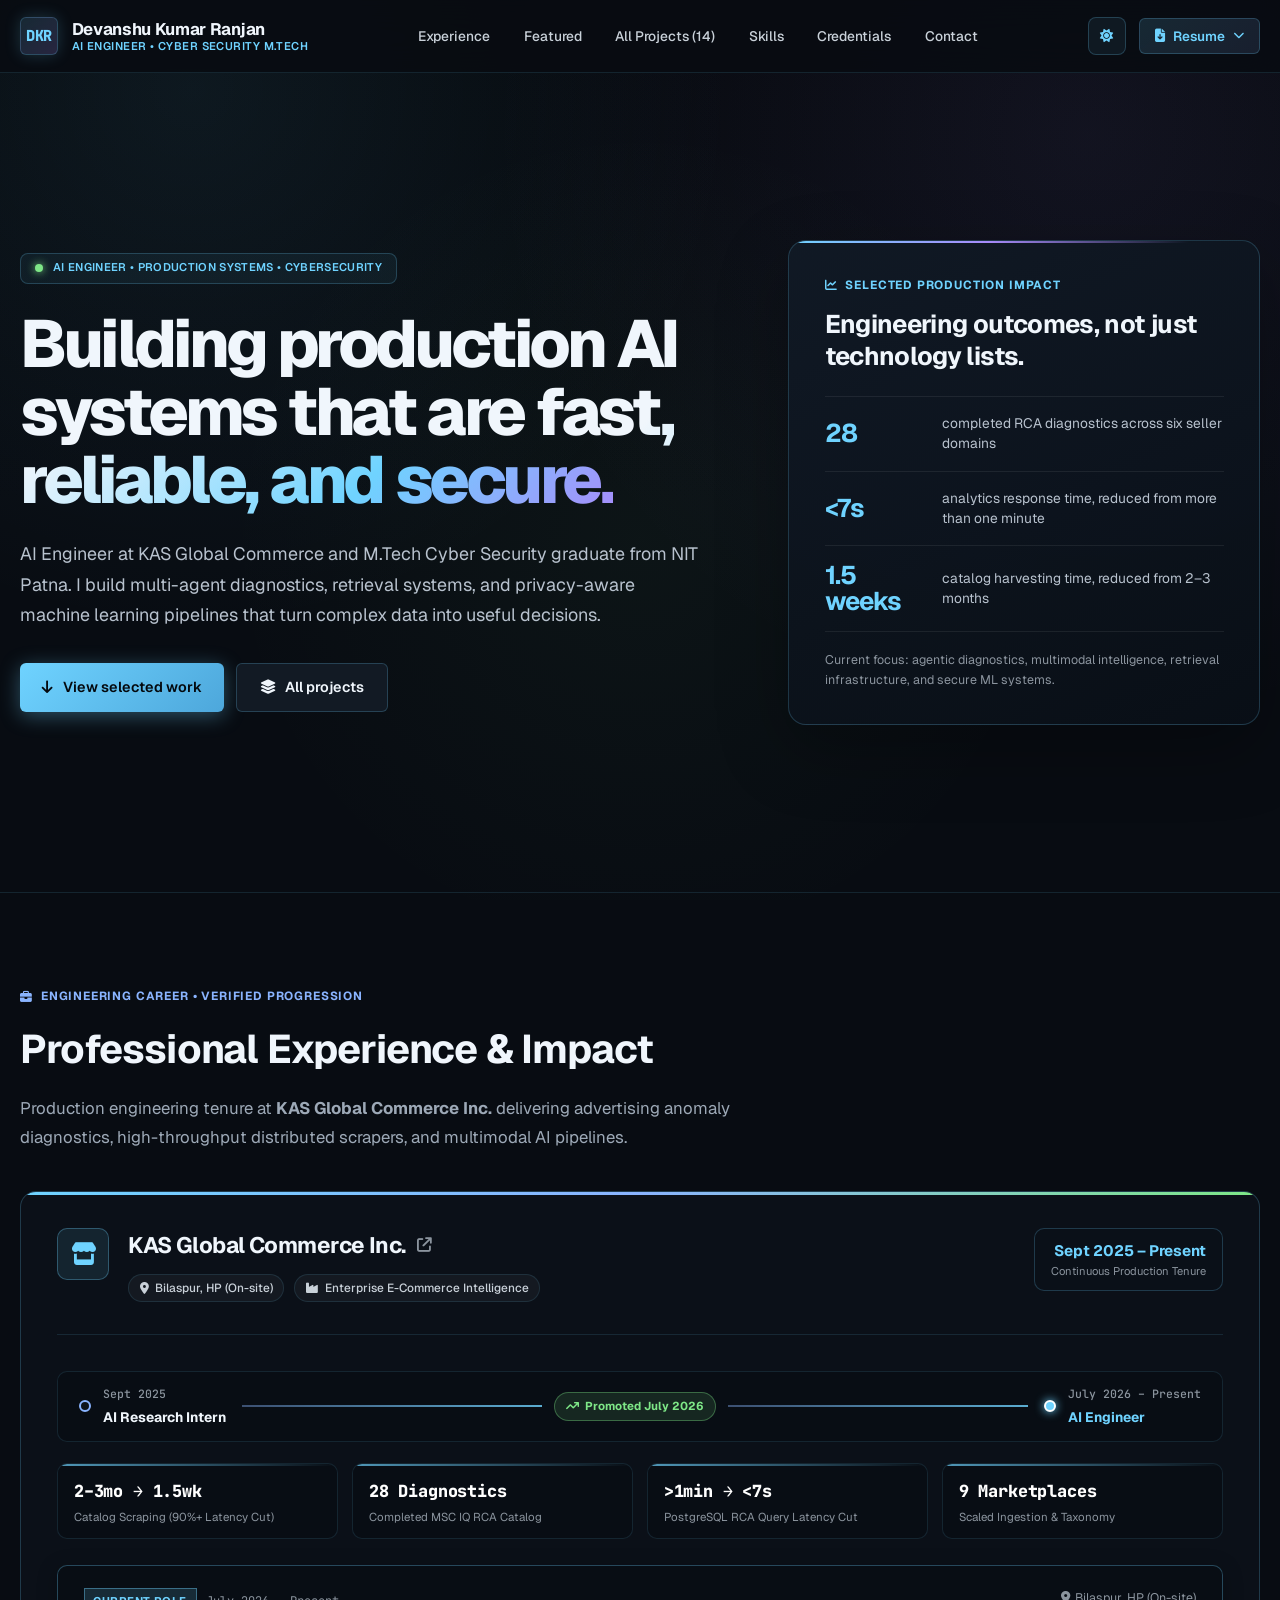
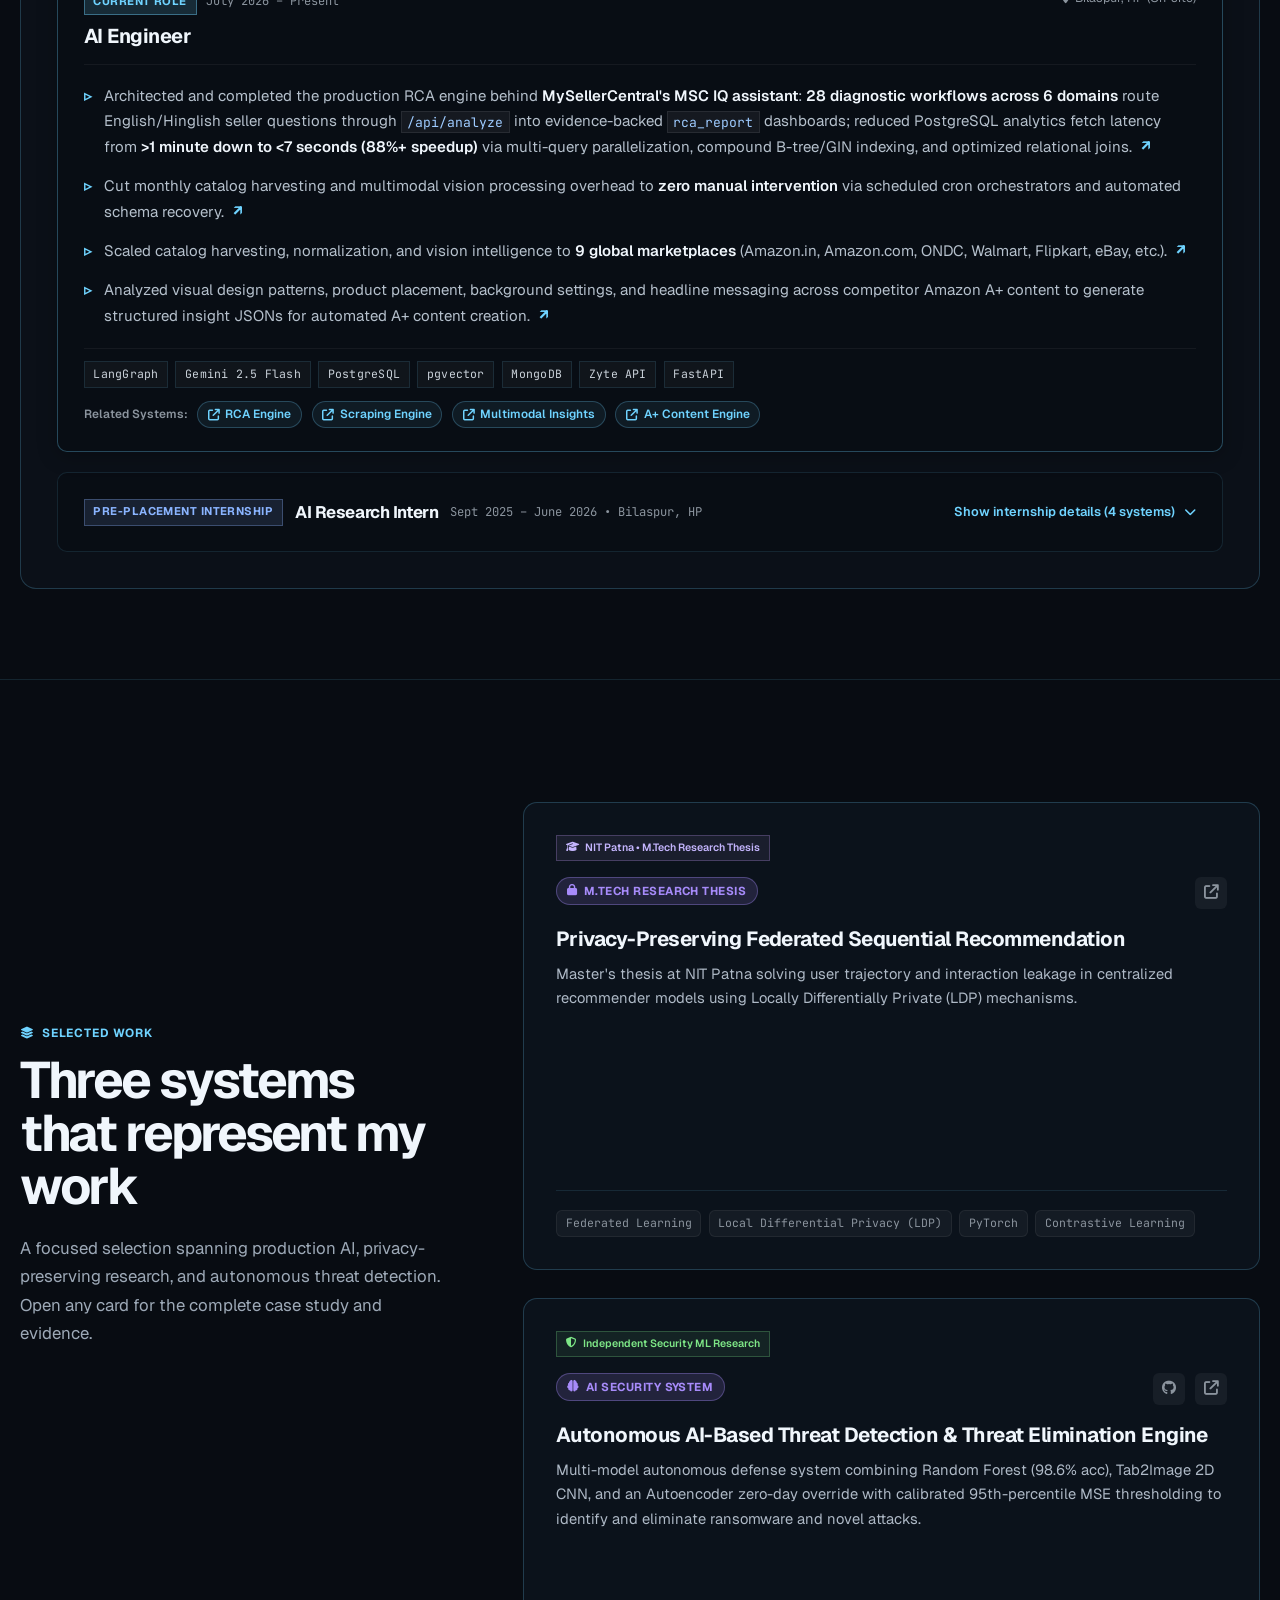
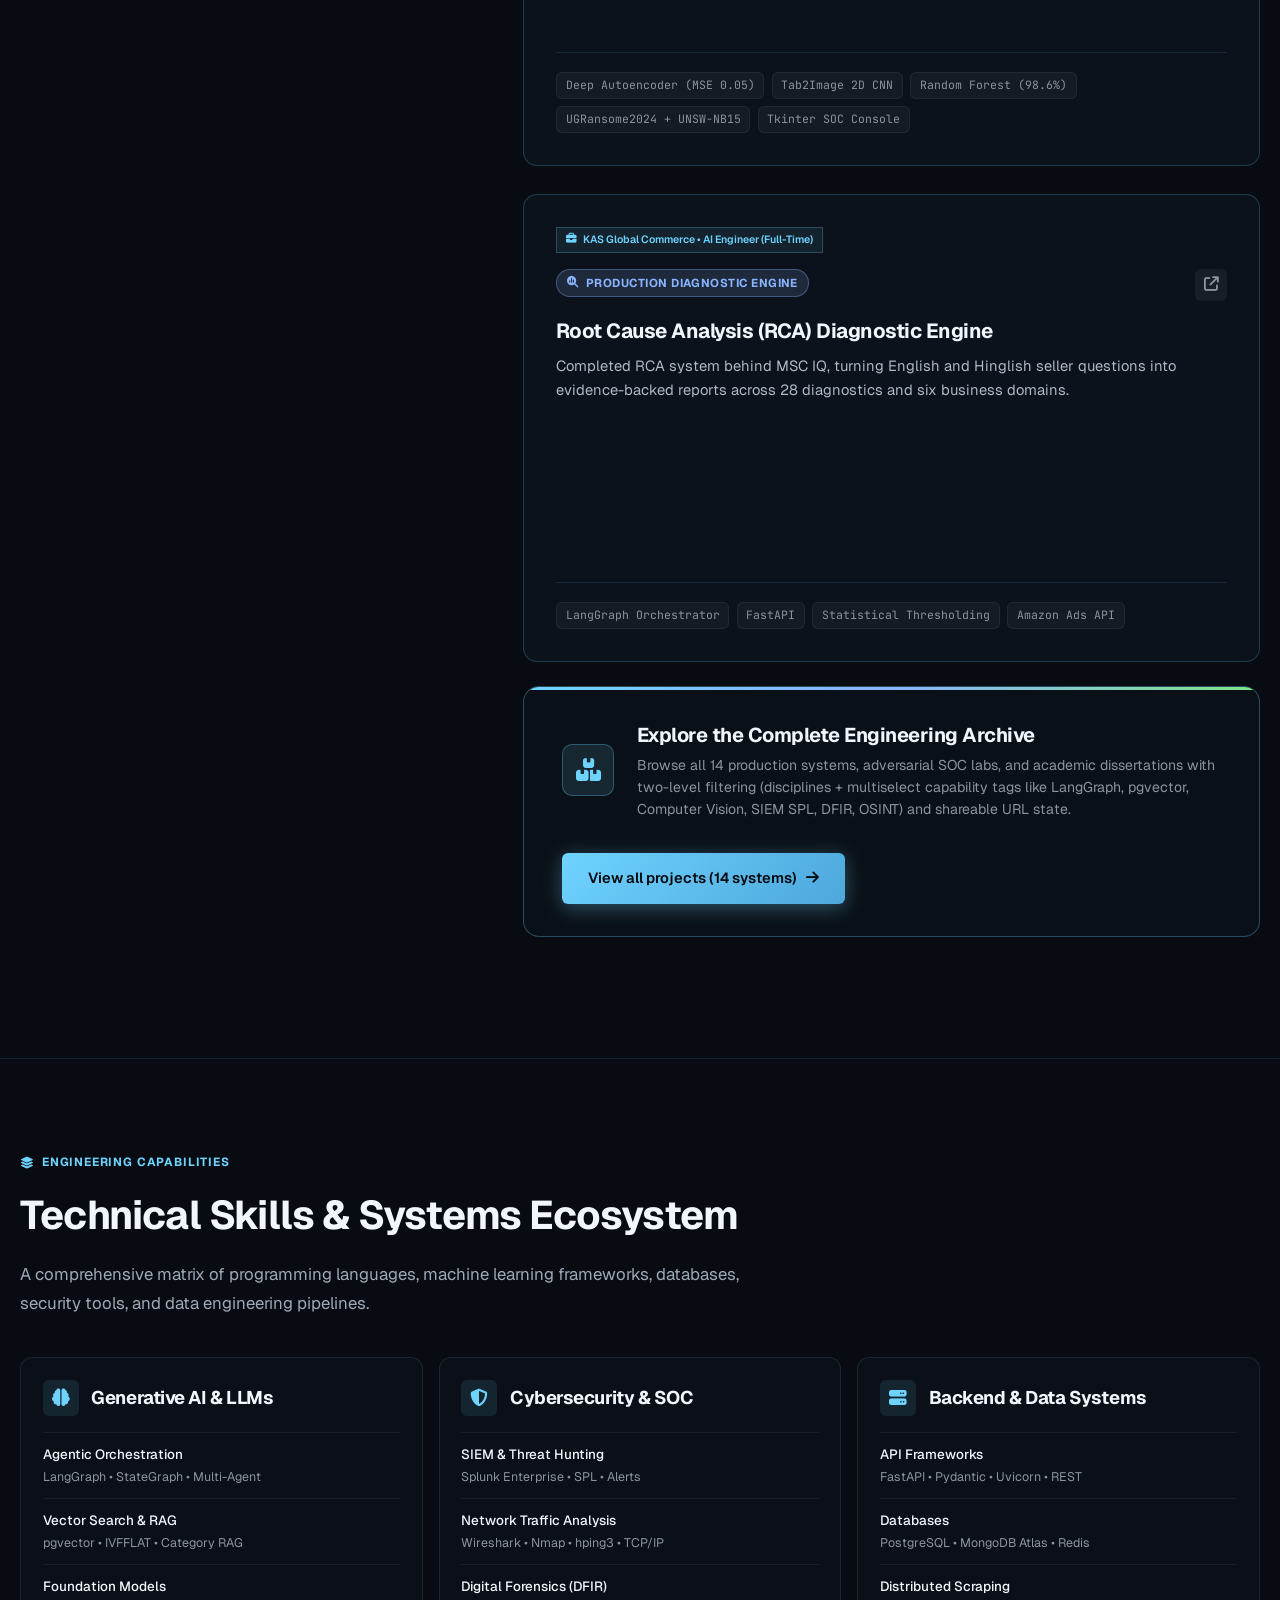
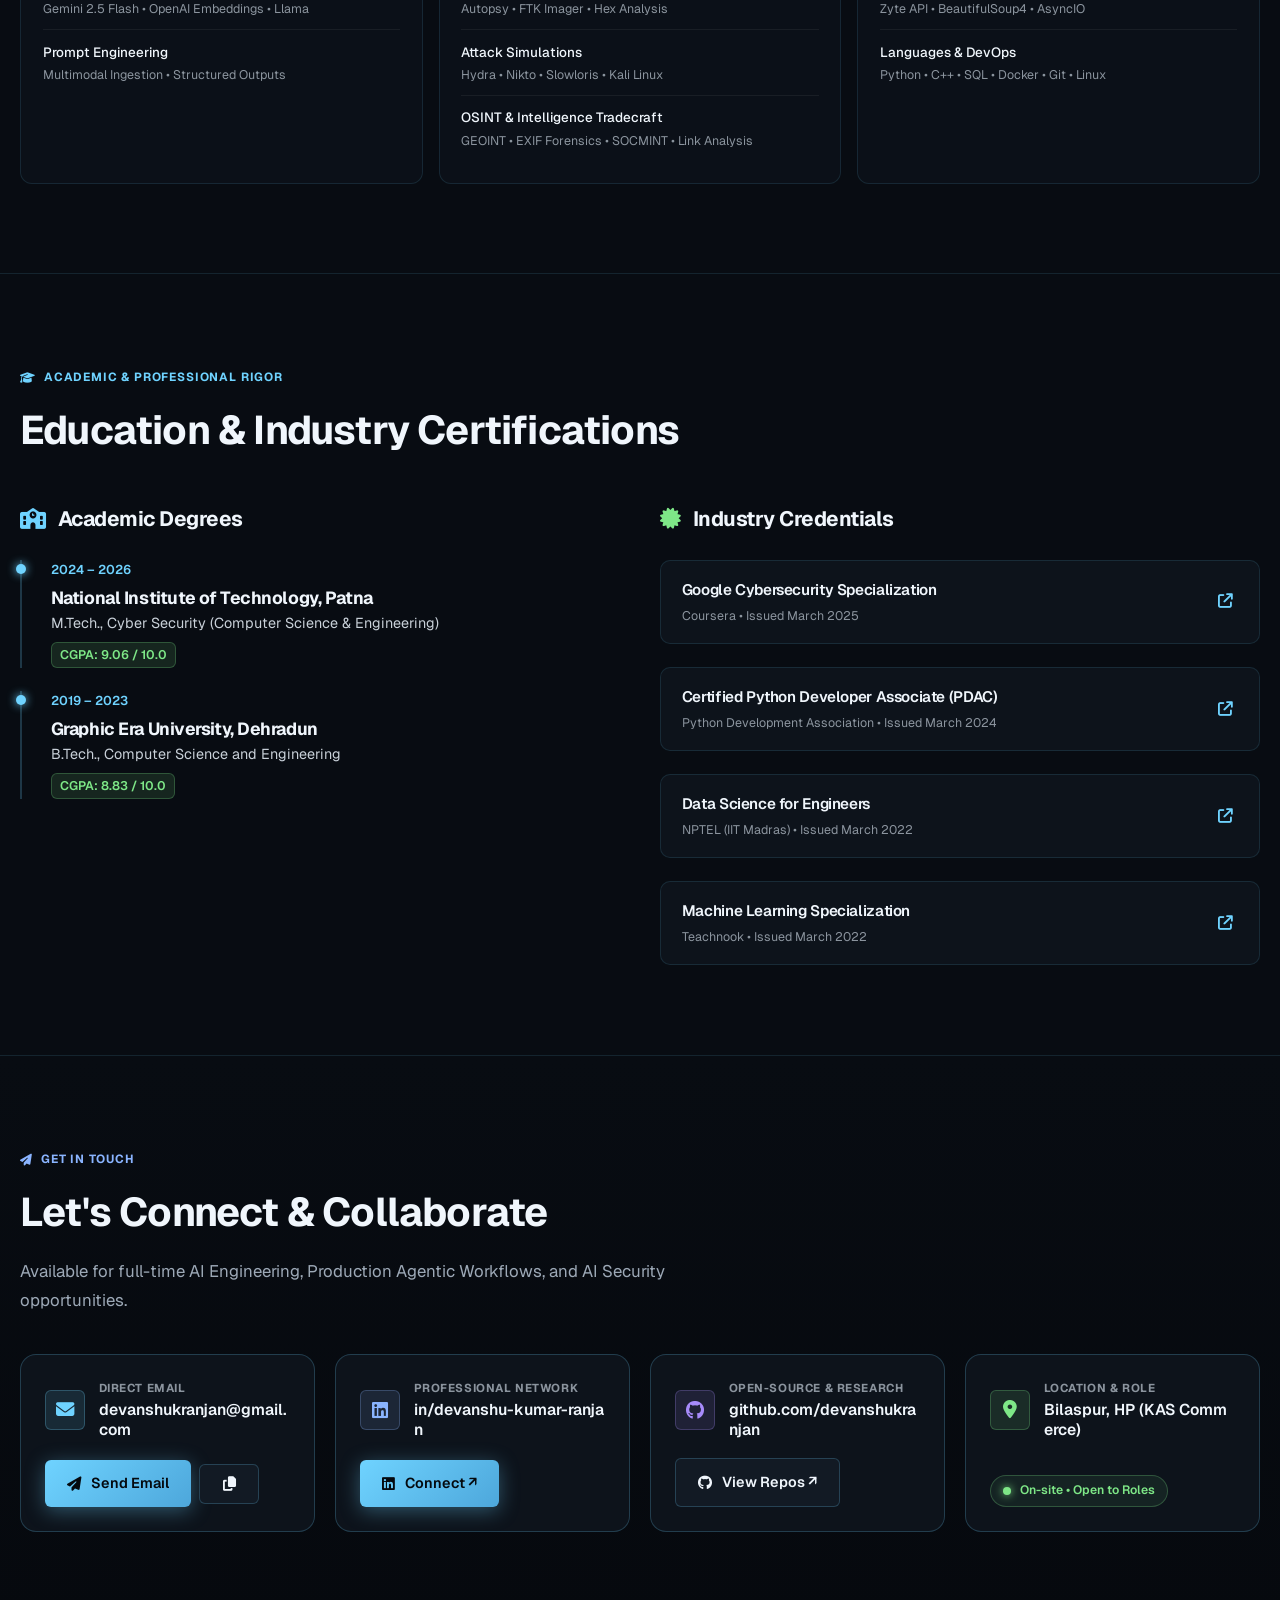
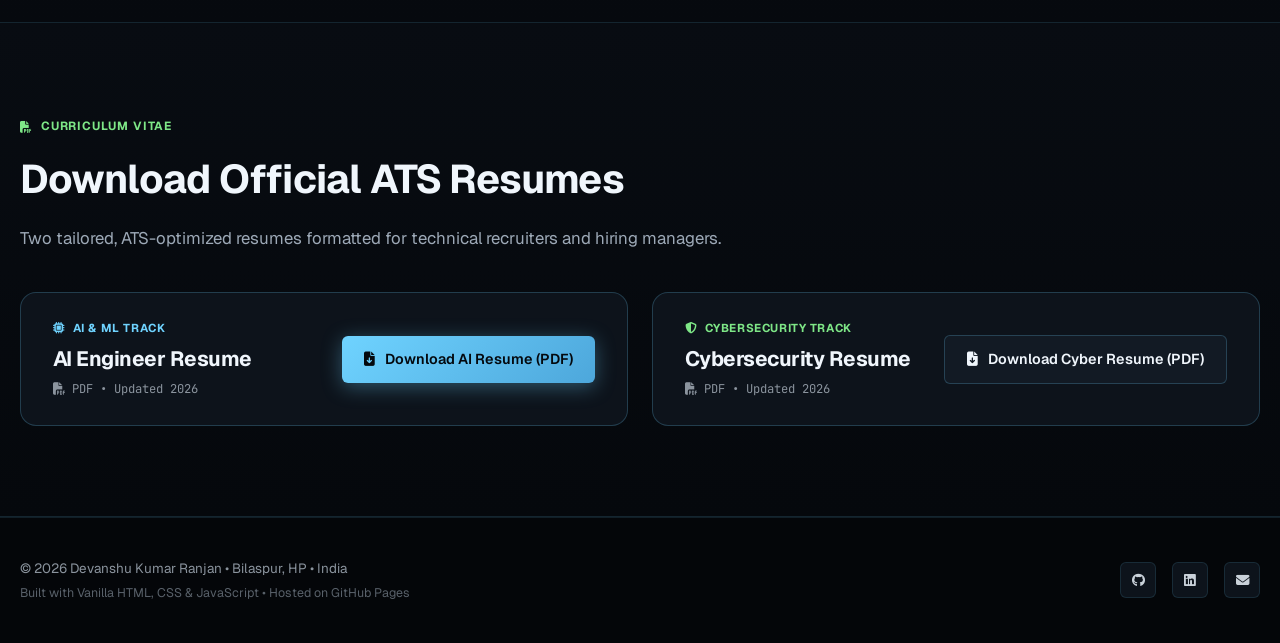
==== commit ba795d91: "rca update" ====
--- a/index.html
+++ b/index.html
@@ -128,8 +128,8 @@
           <h2>Engineering outcomes, not just technology lists.</h2>
           <div class="hero-impact-list">
             <div class="hero-impact-item">
-              <strong>15</strong>
-              <span>live diagnostics backed by 50+ root-cause rules</span>
+              <strong>28</strong>
+              <span>completed RCA diagnostics across six seller domains</span>
             </div>
             <div class="hero-impact-item">
               <strong>&lt;7s</strong>
@@ -220,8 +220,8 @@
               <span class="kpi-lbl">Catalog Scraping (90%+ Latency Cut)</span>
             </div>
             <div class="exp-kpi-tile">
-              <span class="kpi-num">15 Live Diagnostics</span>
-              <span class="kpi-lbl">Production Multi-Agent RCA Engine</span>
+              <span class="kpi-num">28 Diagnostics</span>
+              <span class="kpi-lbl">Completed MSC IQ RCA Catalog</span>
             </div>
             <div class="exp-kpi-tile">
               <span class="kpi-num">&gt;1min &rarr; &lt;7s</span>
@@ -250,7 +250,7 @@
 
               <ul class="role-bullet-list">
                 <li>
-                  Architected and deployed a production LangGraph multi-agent RCA engine from scratch (research to deployment): <strong>15 live diagnostics and 50+ root-cause rules</strong> turning seller queries (English/Hinglish) into automated anomaly investigations; reduced PostgreSQL analytics fetch latency from <strong>&gt;1 minute down to &lt;7 seconds (88%+ speedup)</strong> via multi-query parallelization, compound B-tree/GIN indexing, and optimized relational joins.
+                  Architected and completed the production RCA engine behind <strong>MySellerCentral's MSC IQ assistant</strong>: <strong>28 diagnostic workflows across 6 domains</strong> route English/Hinglish seller questions through <code>/api/analyze</code> into evidence-backed <code>rca_report</code> dashboards; reduced PostgreSQL analytics fetch latency from <strong>&gt;1 minute down to &lt;7 seconds (88%+ speedup)</strong> via multi-query parallelization, compound B-tree/GIN indexing, and optimized relational joins.
                   <a href="projects.html#proj-rca-engine" class="exp-bullet-link" title="Open RCA Engine in All Projects">↗</a>
                 </li>
                 <li>
@@ -552,20 +552,20 @@
 
             <h3 class="project-title">Root Cause Analysis (RCA) Diagnostic Engine</h3>
             <p class="project-desc">
-              AI investigator explaining complex advertising performance anomalies in plain English and Hinglish, architected from foundational research to production deployment.
+              Completed RCA system behind MSC IQ, turning English and Hinglish seller questions into evidence-backed reports across 28 diagnostics and six business domains.
             </p>
 
             <div class="blueprint-box">
               <div class="blueprint-badge"><i class="fa-solid fa-chart-line"></i> DIAGNOSTIC ENGINE FLOW</div>
               <div class="blueprint-flow">
-                <code>[User Prompt]</code> &rarr; <code>[LangGraph Supervisor]</code> &rarr; <code>[/api/analyze]</code> &rarr; <code>[Dynamic Statistical Thresholds]</code> &rarr; <code>[RCAReport.jsx]</code>
+                <code>[Seller Query]</code> &rarr; <code>[MSC IQ / LangGraph]</code> &rarr; <code>[/api/analyze]</code> &rarr; <code>[28 Diagnostics]</code> &rarr; <code>[rca_report / RCAReport.jsx]</code>
               </div>
             </div>
 
             <ul class="project-highlights">
-              <li>Shipped <strong>15 diagnostics live</strong> (ACOS Spike, Wasted Spend, CPC Spike, Impressions Drop, CTR Drop, Ad CVR Drop, ROAS Drop, etc.) out of <strong>30 total diagnostics</strong> covering <strong>50+ root-cause rules</strong>.</li>
-              <li>Engineered dynamic per-account statistical thresholding with baseline window comparisons and minimum-data guards to prevent false alarms.</li>
-              <li>Built automated negative keyword recommendations with over-blocking protection to curb wasted ad spend.</li>
+              <li>Completed <strong>28 diagnostic workflows</strong> across Marketing, Orders, Business, Inventory, Catalog, and Customer domains.</li>
+              <li>Connected MSC IQ authentication and LangGraph routing to concurrent intent/date interpretation, read-only PostgreSQL evidence, and typed report delivery.</li>
+              <li>Returns safe <code>rca_report</code> JSON that MSC IQ persists in MongoDB and renders through <code>RCAReport.jsx</code>.</li>
             </ul>
 
             <div class="screenshot-preview-strip">
@@ -840,7 +840,7 @@
           <!-- Project 10: AegisAgent Flagship Blueprint (Overlap) -->
           <article class="project-card" id="proj-aegis-agent" data-featured="false" data-category="overlap" data-project="aegis-agent" data-tags="LangGraph,RAG & Agents,Adversarial AI">
             <div class="provenance-badge badge-blueprint">
-              <i class="fa-solid fa-rocket"></i> Flagship Open-Source Architecture &bull; In Active Development
+              <i class="fa-solid fa-rocket"></i> Flagship Open-Source Architecture &bull; In Progress
             </div>
 
             <div class="project-card-header">
@@ -1501,7 +1501,7 @@
             <span class="tactical-badge badge-cyan" id="caseStudyCategoryBadge">Category</span>
             <span class="tactical-badge badge-amber" id="caseStudyProvenanceBadge">Provenance</span>
             <span class="tactical-badge badge-emerald" id="caseStudyStatusBadge">
-              <i class="fa-solid fa-circle-check"></i> Verified Production Architecture
+              <i class="fa-solid fa-circle-check"></i> Project Status
             </span>
           </div>
 
@@ -1675,7 +1675,7 @@
                 </div>
                 <div class="meta-spec-item">
                   <span class="meta-spec-key">STATUS</span>
-                  <span class="meta-spec-val" style="color: var(--emerald);">Production Ready</span>
+                  <span class="meta-spec-val" id="dossierStatus">Project Status</span>
                 </div>
               </div>
             </div>
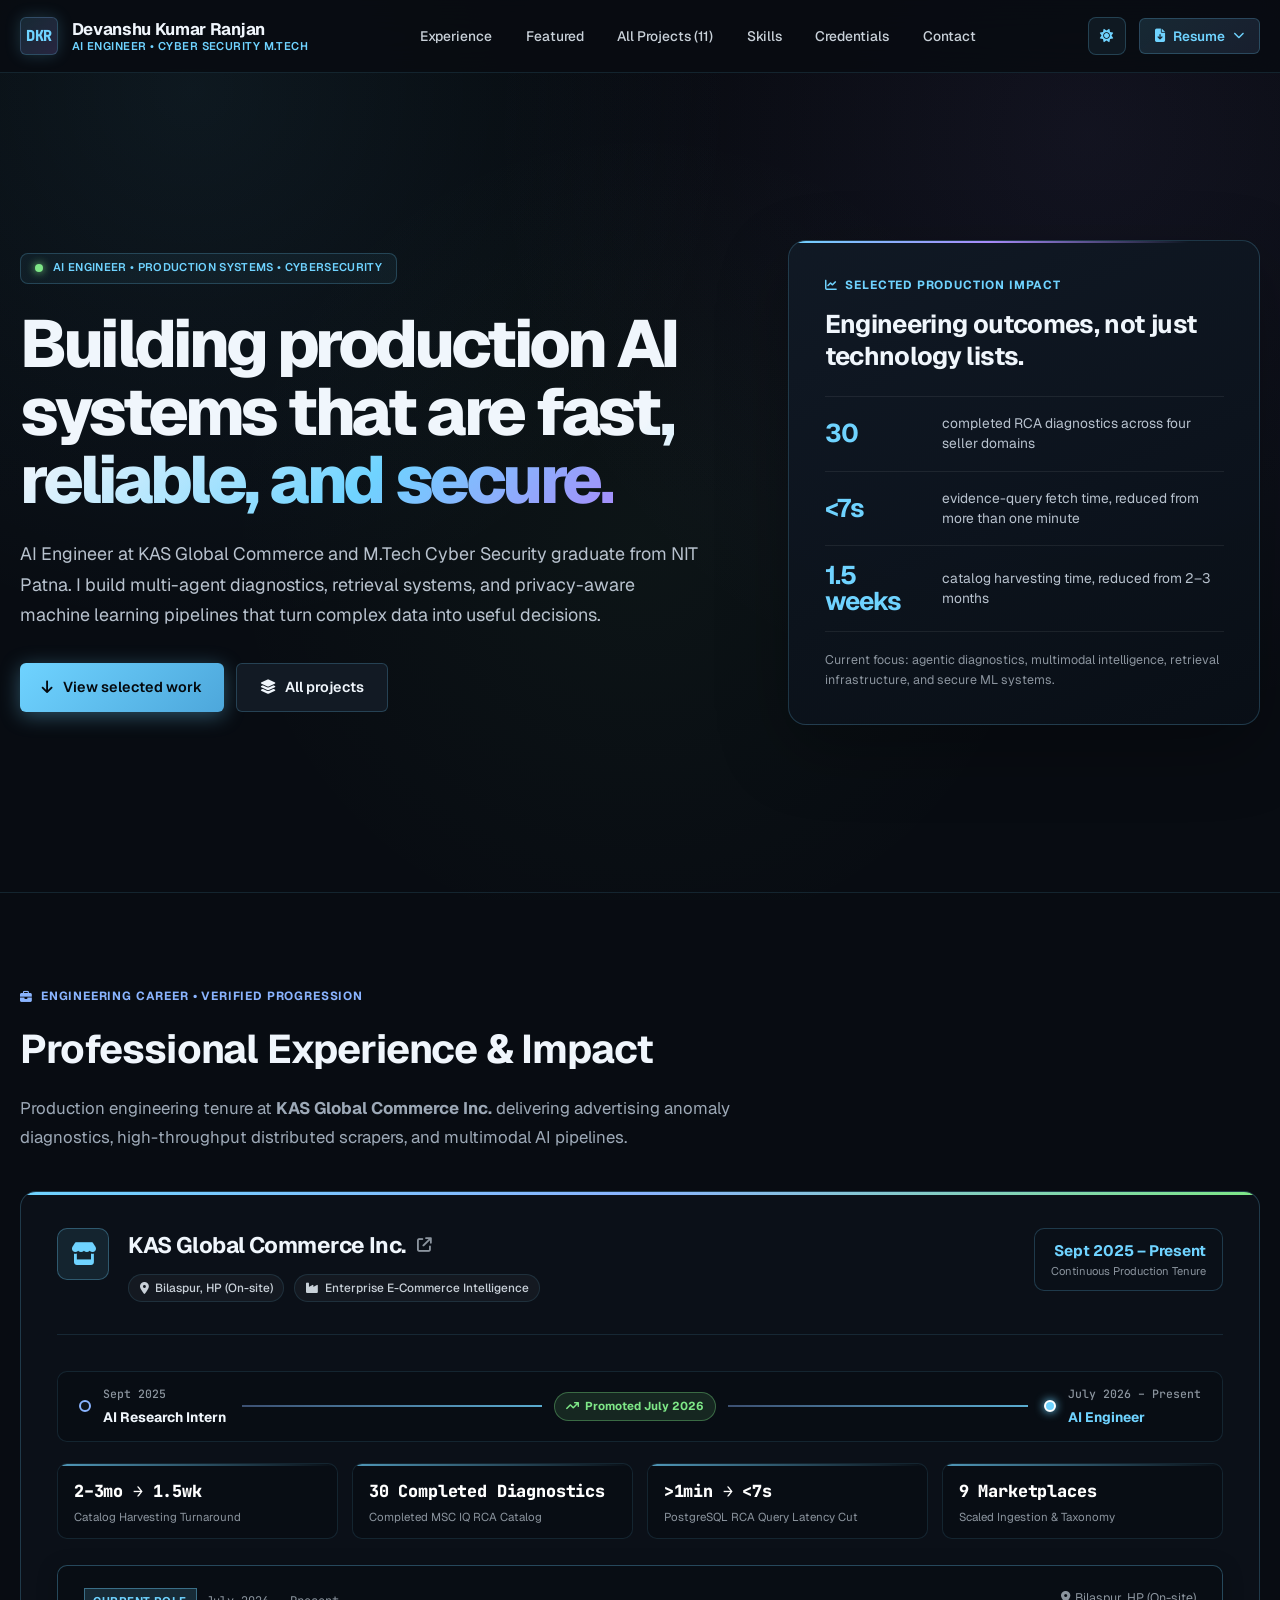
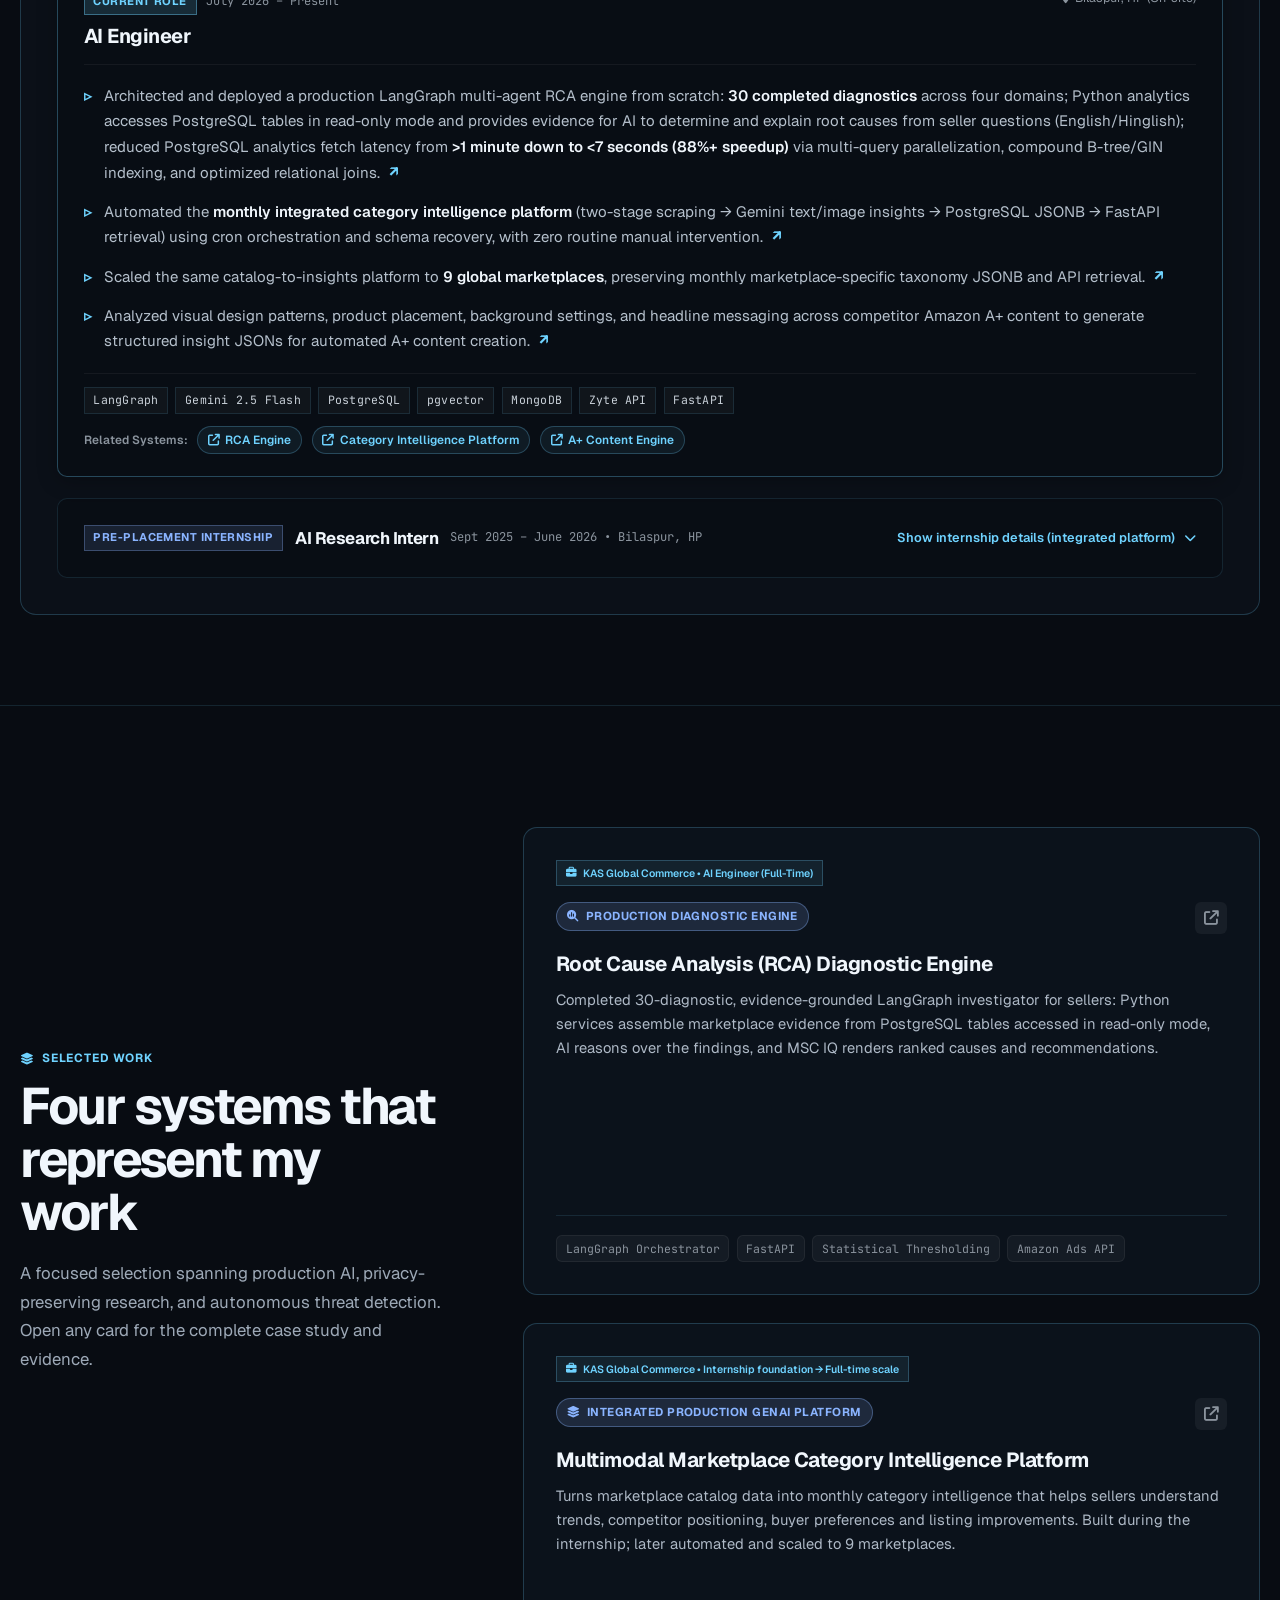
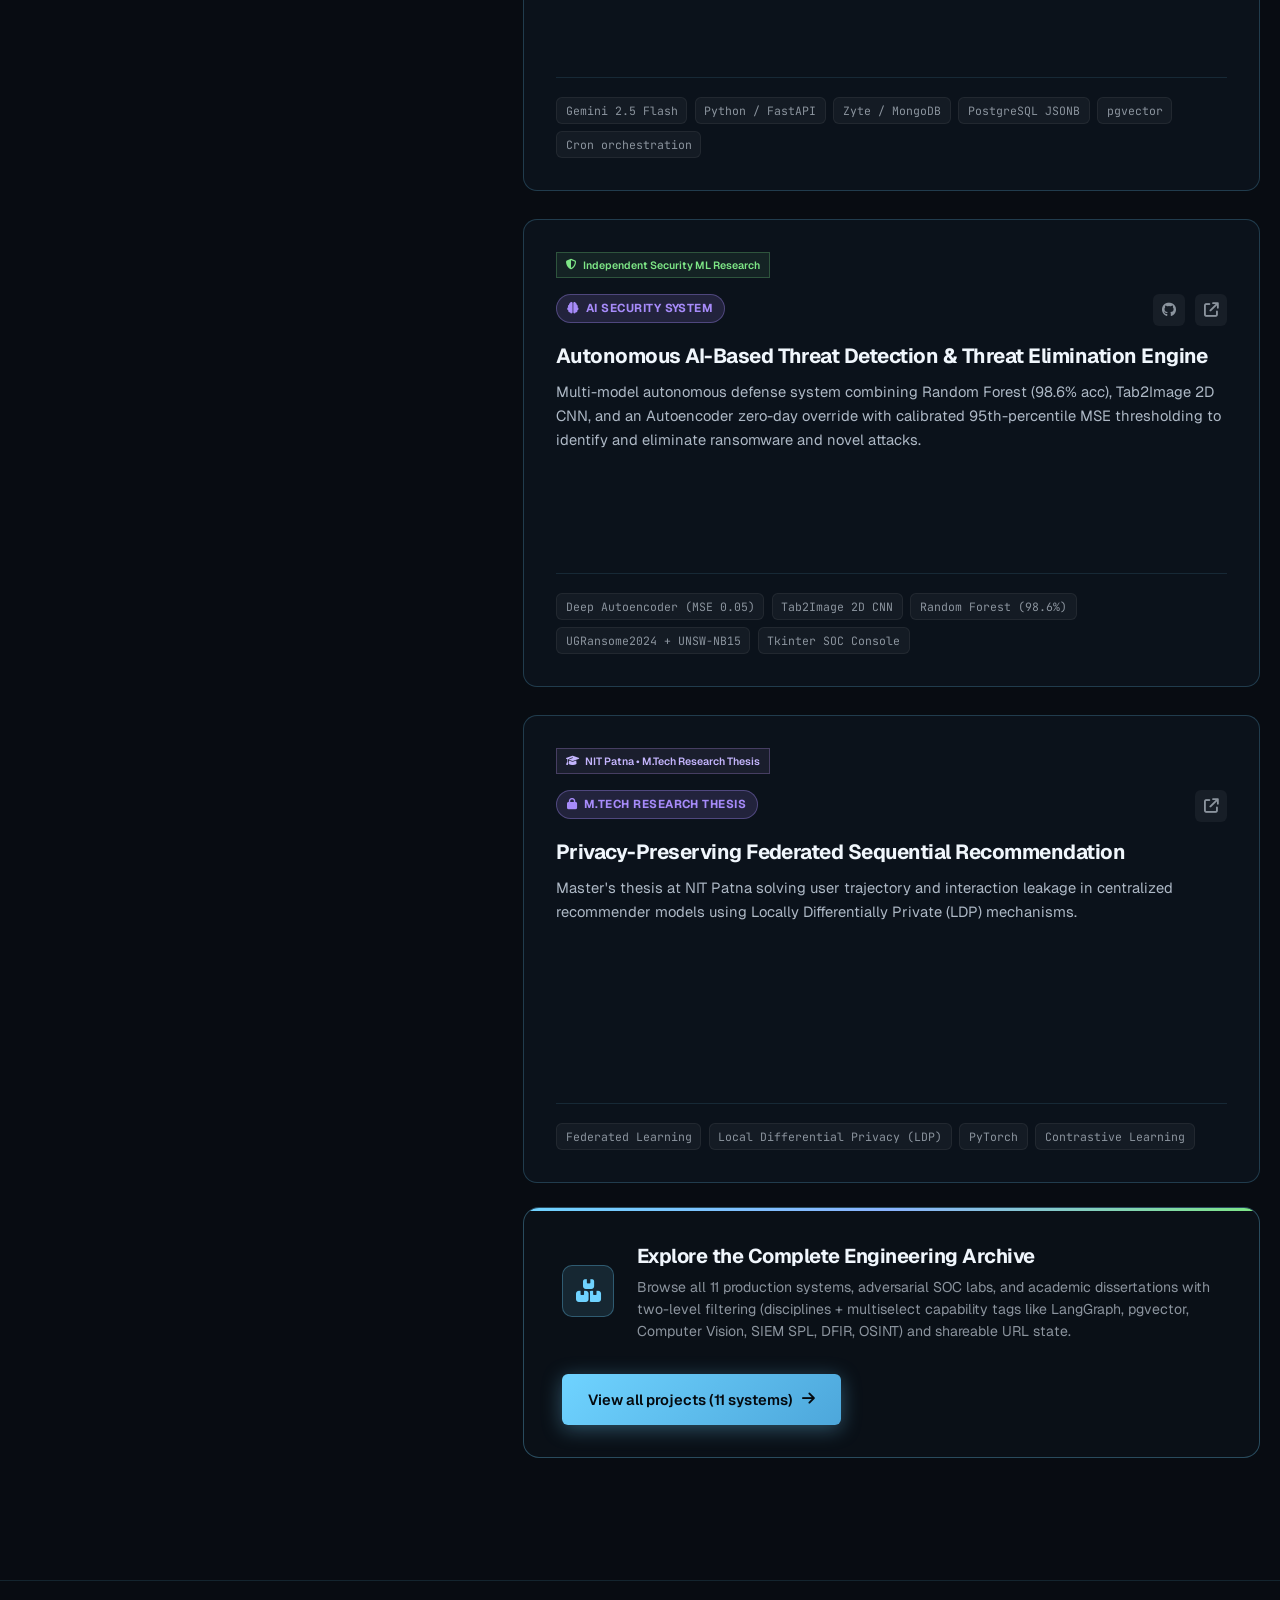
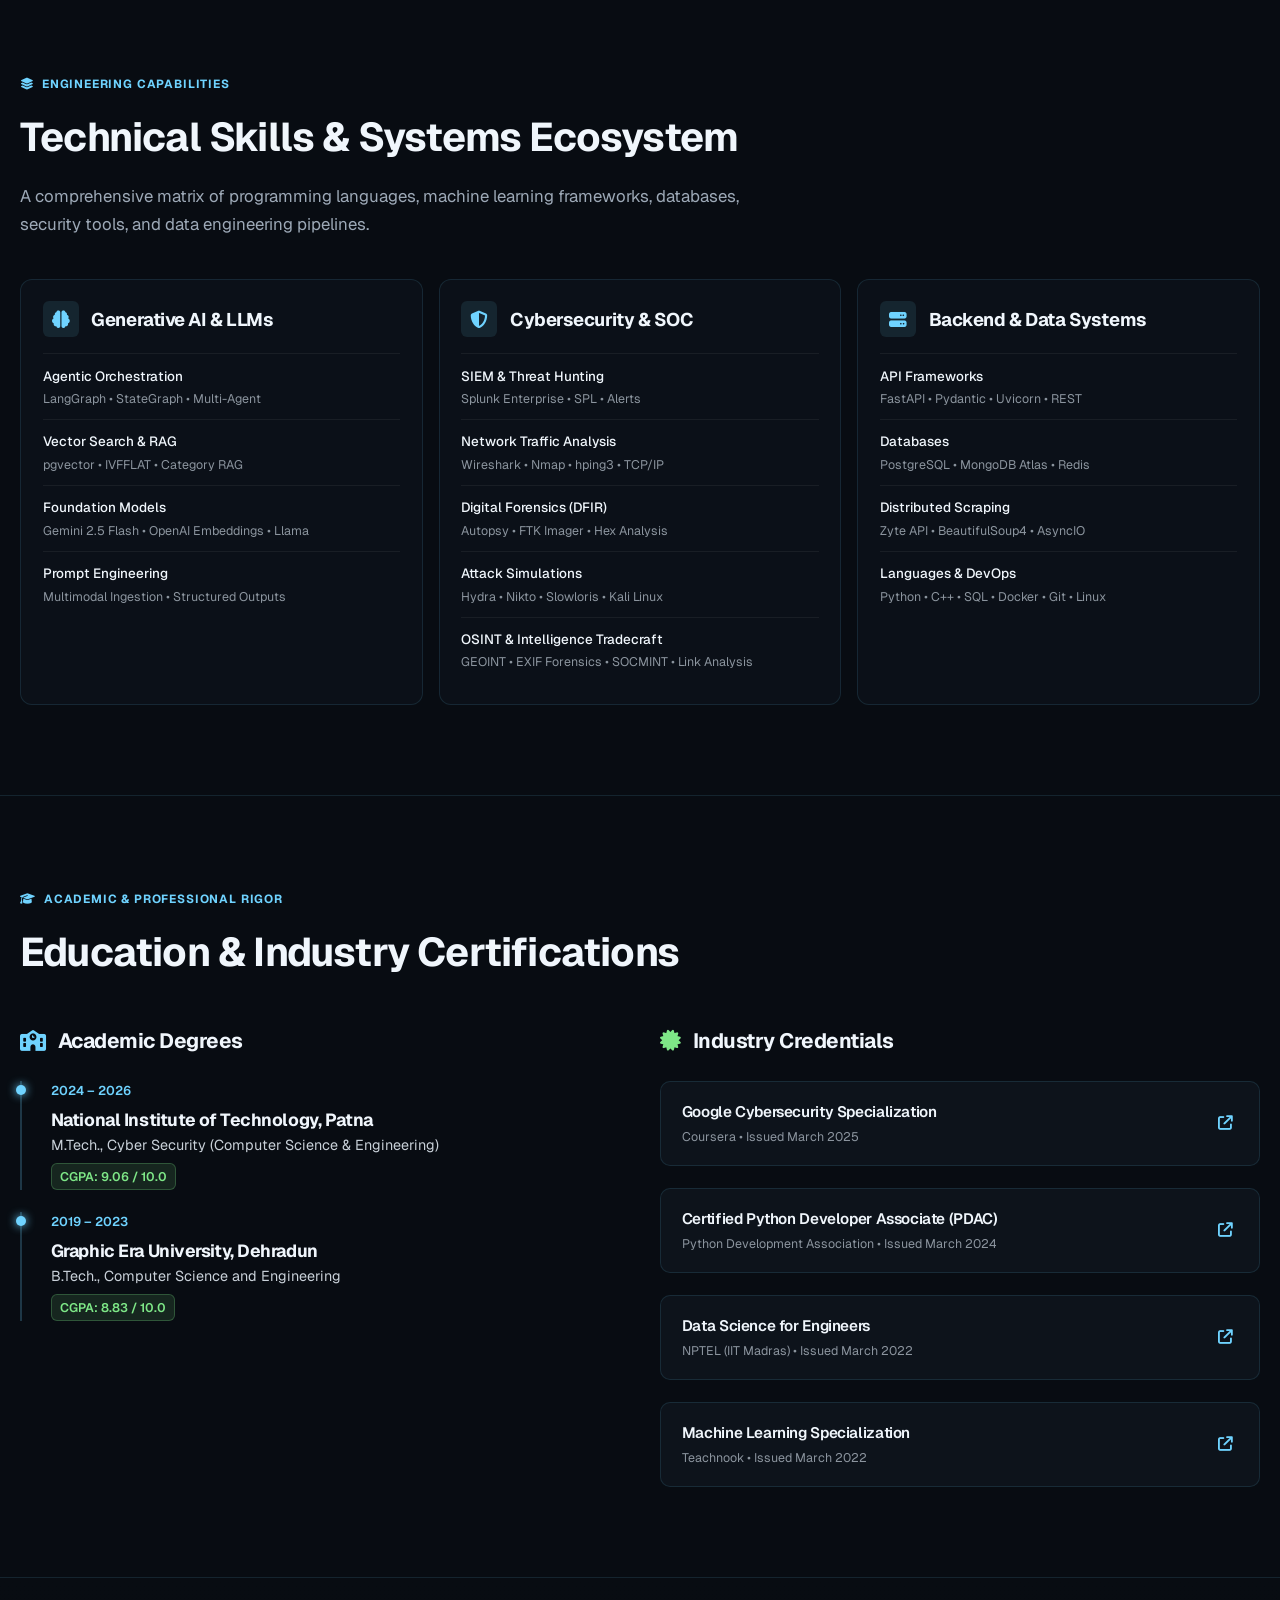
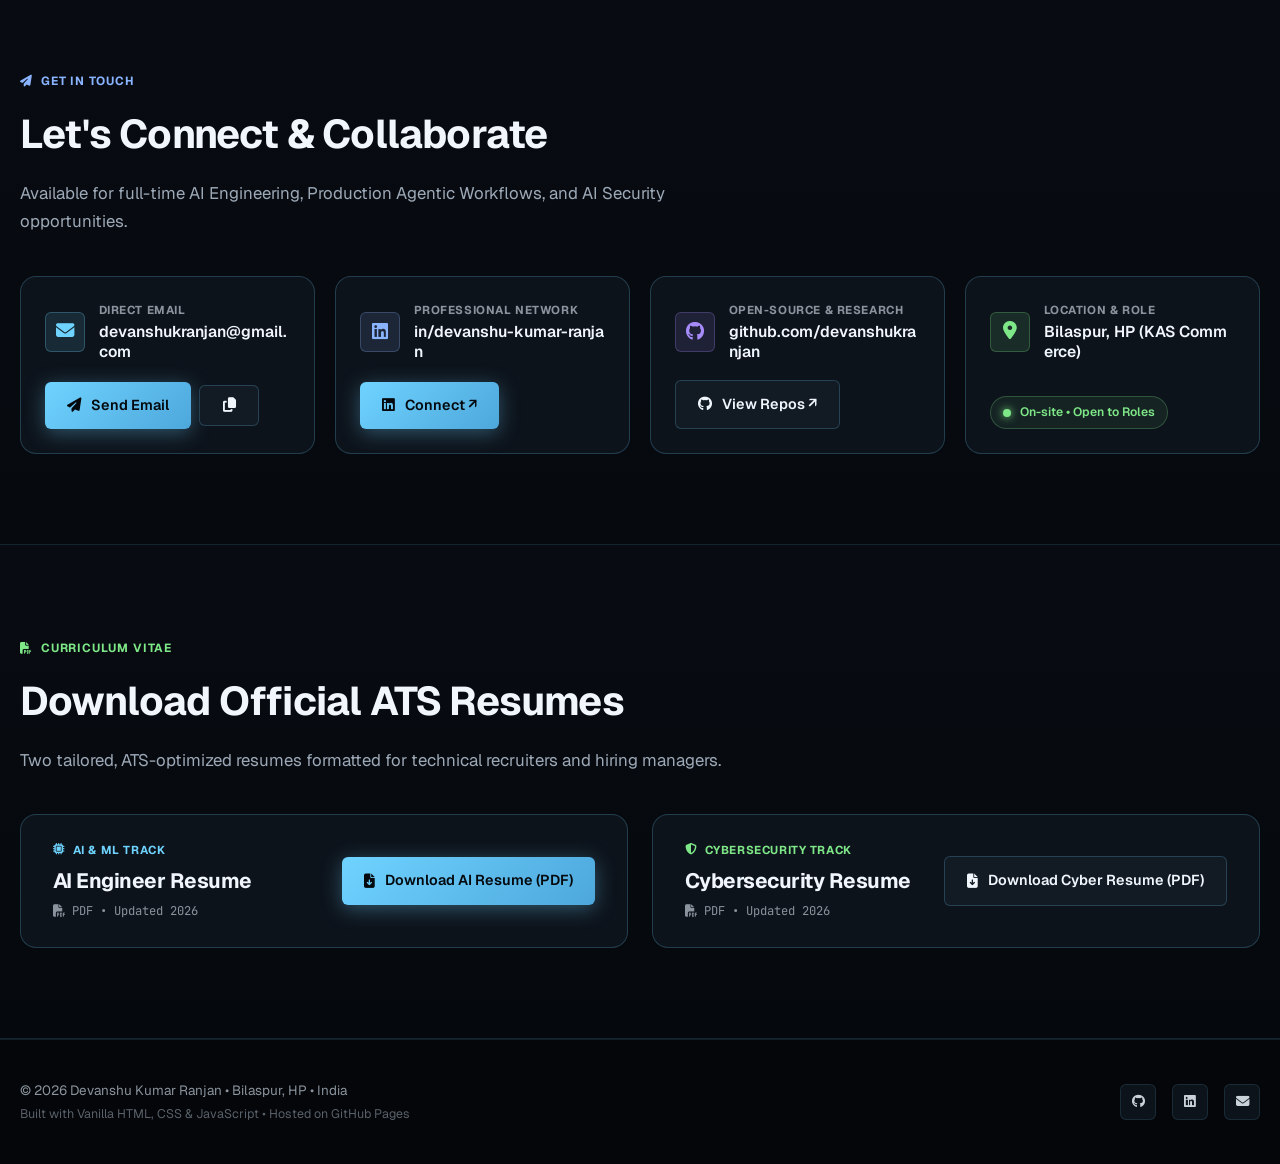
==== commit a16c94d6: "josh update" ====
--- a/index.html
+++ b/index.html
@@ -45,7 +45,7 @@
         <ul class="nav-links">
           <li><a href="#experience" class="nav-link">Experience</a></li>
           <li><a href="#projects" class="nav-link">Featured</a></li>
-          <li><a href="projects.html" class="nav-link">All Projects (14)</a></li>
+          <li><a href="projects.html" class="nav-link">All Projects (11)</a></li>
           <li><a href="#skills" class="nav-link">Skills</a></li>
           <li><a href="#credentials" class="nav-link">Credentials</a></li>
           <li><a href="#contact" class="nav-link">Contact</a></li>
@@ -128,12 +128,12 @@
           <h2>Engineering outcomes, not just technology lists.</h2>
           <div class="hero-impact-list">
             <div class="hero-impact-item">
-              <strong>28</strong>
-              <span>completed RCA diagnostics across six seller domains</span>
+              <strong>30</strong>
+              <span>completed RCA diagnostics across four seller domains</span>
             </div>
             <div class="hero-impact-item">
               <strong>&lt;7s</strong>
-              <span>analytics response time, reduced from more than one minute</span>
+              <span>evidence-query fetch time, reduced from more than one minute</span>
             </div>
             <div class="hero-impact-item">
               <strong>1.5 weeks</strong>
@@ -217,10 +217,10 @@
           <div class="exp-kpi-strip">
             <div class="exp-kpi-tile">
               <span class="kpi-num">2–3mo &rarr; 1.5wk</span>
-              <span class="kpi-lbl">Catalog Scraping (90%+ Latency Cut)</span>
+              <span class="kpi-lbl">Catalog Harvesting Turnaround</span>
             </div>
             <div class="exp-kpi-tile">
-              <span class="kpi-num">28 Diagnostics</span>
+              <span class="kpi-num">30 Completed Diagnostics</span>
               <span class="kpi-lbl">Completed MSC IQ RCA Catalog</span>
             </div>
             <div class="exp-kpi-tile">
@@ -250,20 +250,20 @@
 
               <ul class="role-bullet-list">
                 <li>
-                  Architected and completed the production RCA engine behind <strong>MySellerCentral's MSC IQ assistant</strong>: <strong>28 diagnostic workflows across 6 domains</strong> route English/Hinglish seller questions through <code>/api/analyze</code> into evidence-backed <code>rca_report</code> dashboards; reduced PostgreSQL analytics fetch latency from <strong>&gt;1 minute down to &lt;7 seconds (88%+ speedup)</strong> via multi-query parallelization, compound B-tree/GIN indexing, and optimized relational joins.
-                  <a href="projects.html#proj-rca-engine" class="exp-bullet-link" title="Open RCA Engine in All Projects">↗</a>
+                  Architected and deployed a production LangGraph multi-agent RCA engine from scratch: <strong>30 completed diagnostics</strong> across four domains; Python analytics accesses PostgreSQL tables in read-only mode and provides evidence for AI to determine and explain root causes from seller questions (English/Hinglish); reduced PostgreSQL analytics fetch latency from <strong>&gt;1 minute down to &lt;7 seconds (88%+ speedup)</strong> via multi-query parallelization, compound B-tree/GIN indexing, and optimized relational joins.
+                  <a href="projects.html#proj-rca-engine" class="exp-bullet-link" title="Inspect RCA Engine System">↗</a>
                 </li>
                 <li>
-                  Cut monthly catalog harvesting and multimodal vision processing overhead to <strong>zero manual intervention</strong> via scheduled cron orchestrators and automated schema recovery.
-                  <a href="projects.html#proj-scraper-engine" class="exp-bullet-link" title="Open Scraping Pipeline in All Projects">↗</a>
+                  Automated the <strong>monthly integrated category intelligence platform</strong> (two-stage scraping &rarr; Gemini text/image insights &rarr; PostgreSQL JSONB &rarr; FastAPI retrieval) using cron orchestration and schema recovery, with zero routine manual intervention.
+                  <a href="projects.html#proj-marketplace-category-intelligence" class="exp-bullet-link" title="Inspect Scraping Pipeline">↗</a>
                 </li>
                 <li>
-                  Scaled catalog harvesting, normalization, and vision intelligence to <strong>9 global marketplaces</strong> (Amazon.in, Amazon.com, ONDC, Walmart, Flipkart, eBay, etc.).
-                  <a href="projects.html#proj-text-image-insights" class="exp-bullet-link" title="Open Multimodal Pipeline in All Projects">↗</a>
+                  Scaled the same catalog-to-insights platform to <strong>9 global marketplaces</strong>, preserving monthly marketplace-specific taxonomy JSONB and API retrieval.
+                  <a href="projects.html#proj-marketplace-category-intelligence" class="exp-bullet-link" title="Inspect Multimodal Pipeline">↗</a>
                 </li>
                 <li>
                   Analyzed visual design patterns, product placement, background settings, and headline messaging across competitor Amazon A+ content to generate structured insight JSONs for automated A+ content creation.
-                  <a href="projects.html#proj-aplus-engine" class="exp-bullet-link" title="Open A+ Content Engine in All Projects">↗</a>
+                  <a href="projects.html#proj-aplus-engine" class="exp-bullet-link" title="Inspect A+ Content Engine">↗</a>
                 </li>
               </ul>
 
@@ -280,8 +280,7 @@
               <div class="exp-related-row">
                 <span class="exp-related-lbl">Related Systems:</span>
                 <a href="projects.html#proj-rca-engine" class="exp-related-link"><i class="fa-solid fa-arrow-up-right-from-square"></i> RCA Engine</a>
-                <a href="projects.html#proj-scraper-engine" class="exp-related-link"><i class="fa-solid fa-arrow-up-right-from-square"></i> Scraping Engine</a>
-                <a href="projects.html#proj-text-image-insights" class="exp-related-link"><i class="fa-solid fa-arrow-up-right-from-square"></i> Multimodal Insights</a>
+                <a href="projects.html#proj-marketplace-category-intelligence" class="exp-related-link"><i class="fa-solid fa-arrow-up-right-from-square"></i> Category Intelligence Platform</a>
                 <a href="projects.html#proj-aplus-engine" class="exp-related-link"><i class="fa-solid fa-arrow-up-right-from-square"></i> A+ Content Engine</a>
               </div>
             </div>
@@ -295,7 +294,7 @@
                   <span class="intern-role-period">Sept 2025 – June 2026 &bull; Bilaspur, HP</span>
                 </div>
                 <div class="intern-summary-right">
-                  <span class="intern-toggle-label" id="internToggleLabel">Show internship details (4 systems)</span>
+                  <span class="intern-toggle-label" id="internToggleLabel">Show internship details (integrated platform)</span>
                   <i class="fa-solid fa-chevron-down intern-chevron" id="internChevron"></i>
                 </div>
               </div>
@@ -303,20 +302,20 @@
               <div class="intern-collapse-body" id="internContent" style="display: none;">
                 <ul class="role-bullet-list">
                   <li>
-                    <strong>Distributed Two-Stage Web Scraping Engine:</strong> Engineered high-volume catalog harvesting across <strong>Amazon.in</strong>, <strong>Amazon.com</strong>, and <strong>ONDC</strong>; reduced full-catalog scraping time from <strong>2–3 months down to 1.5 weeks</strong> (90%+ latency reduction) via threaded Zyte API calls at <strong>1,000 req/min</strong> with MongoDB persistence.
-                    <a href="projects.html#proj-scraper-engine" class="exp-bullet-link" title="Open Two-Stage Scraping Architecture in All Projects">↗</a>
+                    <strong>Distributed Two-Stage Web Scraping Engine:</strong> Engineered high-volume catalog harvesting across <strong>Amazon.in</strong>, <strong>Amazon.com</strong>, and <strong>ONDC</strong>; reduced full-catalog scraping time from <strong>2–3 months down to 1.5 weeks</strong> via threaded Zyte API calls at <strong>1,000 req/min</strong> with MongoDB persistence.
+                    <a href="projects.html#proj-marketplace-category-intelligence" class="exp-bullet-link" title="Jump to Two-Stage Scraping Architecture">↗</a>
                   </li>
                   <li>
                     <strong>Taxonomy ETL &amp; Dense Vector Search:</strong> Developed taxonomy breadcrumb normalization and dense semantic vector search using OpenAI <code>text-embedding-3-large</code> (3,072 dimensions) and PostgreSQL with <code>pgvector</code> (IVFFLAT indexing) for cross-marketplace category mapping, achieving sub-50ms retrieval latency.
-                    <a href="projects.html#proj-vector-taxonomy" class="exp-bullet-link" title="Open pgvector Taxonomy Pipeline in All Projects">↗</a>
+                    <a href="projects.html#proj-marketplace-category-intelligence" class="exp-bullet-link" title="Jump to pgvector Taxonomy Pipeline">↗</a>
                   </li>
                   <li>
-                    <strong>Common API Endpoints &amp; Chatbot RAG:</strong> Built 3 core microservices (<code>/api/v1/category-mapper</code>, <code>/api/v1/insights</code>, <code>/api/v1/product-details</code>) enabling multi-turn conversational category RAG with dynamic chip disambiguation powering the MSC IQ assistant.
-                    <a href="projects.html#proj-common-api" class="exp-bullet-link" title="Open Chatbot RAG API Spec in All Projects">↗</a>
+                    <strong>Platform Retrieval APIs:</strong> Built 3 core microservices (<code>/api/v1/category-mapper</code>, <code>/api/v1/insights</code>, <code>/api/v1/product-details</code>) enabling semantic category disambiguation, precomputed monthly insight retrieval and product context for the MSC IQ assistant.
+                    <a href="projects.html#proj-marketplace-category-intelligence" class="exp-bullet-link" title="Jump to Chatbot RAG API Spec">↗</a>
                   </li>
                   <li>
-                    <strong>Multimodal Text &amp; Image Insight Pipeline (Amazon &amp; ONDC):</strong> Designed foundational category intelligence combining quantitative statistical analysis with Gemini 2.5 Flash inference for Amazon and ONDC product listings.
-                    <a href="projects.html#proj-text-image-insights" class="exp-bullet-link" title="Open Text &amp; Image Pipeline in All Projects">↗</a>
+                    <strong>Multimodal Category Intelligence (Amazon &amp; ONDC):</strong> Generated category-wise text/image insights using statistics and Gemini 2.5 Flash on scraped product data; stored monthly JSONB columns in marketplace-specific taxonomy tables and exposed them through <code>/api/v1/insights</code> to help sellers analyze competitors, buyer preferences and listings.
+                    <a href="projects.html#proj-marketplace-category-intelligence" class="exp-bullet-link" title="Jump to Text &amp; Image Pipeline Card">↗</a>
                   </li>
                 </ul>
 
@@ -331,8 +330,7 @@
 
                 <div class="exp-related-row">
                   <span class="exp-related-lbl">Related Systems:</span>
-                  <a href="projects.html#proj-vector-taxonomy" class="exp-related-link"><i class="fa-solid fa-arrow-up-right-from-square"></i> Taxonomy pgvector</a>
-                  <a href="projects.html#proj-common-api" class="exp-related-link"><i class="fa-solid fa-arrow-up-right-from-square"></i> Chatbot RAG APIs</a>
+                  <a href="projects.html#proj-marketplace-category-intelligence" class="exp-related-link"><i class="fa-solid fa-arrow-up-right-from-square"></i> Category Intelligence Platform</a>
                 </div>
               </div>
             </div>
@@ -358,7 +356,7 @@
                 <i class="fa-solid fa-layer-group"></i>
                 <span>Selected Work</span>
               </div>
-              <h2 class="section-title">Three systems that represent my work</h2>
+              <h2 class="section-title">Four systems that represent my work</h2>
               <p class="section-desc">
                 A focused selection spanning production AI, privacy-preserving research, and autonomous threat detection. Open any card for the complete case study and evidence.
               </p>
@@ -396,143 +394,7 @@
         </div>
 
         <div class="cards-grid" id="homepageCardsGrid">
-          <!-- Project 1: M.Tech Dissertation (Featured • AI x Security) -->
-          <article class="project-card featured-card" id="proj-thesis-recsys" data-featured="true" data-category="overlap" data-project="mtech-dissertation" data-tags="Federated Privacy,Adversarial AI,Differential Privacy">
-            <div class="provenance-badge badge-research">
-              <i class="fa-solid fa-graduation-cap"></i> NIT Patna &bull; M.Tech Research Thesis
-            </div>
-            <div class="project-card-header">
-              <span class="project-type-badge badge-overlap">
-                <i class="fa-solid fa-lock"></i>
-                M.Tech Research Thesis
-              </span>
-              <div class="project-links">
-                <button class="project-icon-link inspect-spec-btn" data-project="mtech-dissertation" title="Inspect Deep-Dive Case Study">
-                  <i class="fa-solid fa-arrow-up-right-from-square"></i>
-                </button>
-              </div>
-            </div>
-
-            <h3 class="project-title">Privacy-Preserving Federated Sequential Recommendation</h3>
-            <p class="project-desc">
-              Master's thesis at NIT Patna solving user trajectory and interaction leakage in centralized recommender models using Locally Differentially Private (LDP) mechanisms.
-            </p>
-
-            <div class="blueprint-box">
-              <div class="blueprint-badge"><i class="fa-solid fa-code-fork"></i> ARCHITECTURAL FORMULATION</div>
-              <div class="blueprint-flow">
-                <code>[Client Interaction]</code> &rarr; <code>[LDP-SeqMask Noise]</code> &rarr; <code>[View-CL Invariance]</code> &rarr; <code>[Laplace Aggregation]</code>
-              </div>
-            </div>
-
-            <ul class="project-highlights">
-              <li><strong>LDP-SeqMask:</strong> Formulated local sequence perturbation so raw interaction clickstreams never leave edge client devices.</li>
-              <li><strong>Laplace Perturbation:</strong> Replaced unstable Exponential Mechanism item selection with a Laplace mechanism, eliminating gradient explosion.</li>
-              <li><strong>View-based Contrastive Learning (View-CL):</strong> Preserved top recommendation ranking accuracy (NDCG@10) even under heavy differential privacy noise.</li>
-            </ul>
-
-            <div class="tech-stack">
-              <span class="tech-tag">Federated Learning</span>
-              <span class="tech-tag">Local Differential Privacy (LDP)</span>
-              <span class="tech-tag">PyTorch</span>
-              <span class="tech-tag">Contrastive Learning</span>
-            </div>
-          </article>
-
-          <!-- Project 2: Autonomous AI Threat Detection Engine (Featured • AI x Security) -->
-          <article class="project-card featured-card" id="proj-ai-threat-engine" data-featured="true" data-category="overlap" data-project="hermes-ids" data-tags="Computer Vision,Adversarial AI,Packet Forensics">
-            <div class="provenance-badge badge-personal">
-              <i class="fa-solid fa-shield-halved"></i> Independent Security ML Research
-            </div>
-            <div class="project-card-header">
-              <span class="project-type-badge badge-overlap">
-                <i class="fa-solid fa-brain"></i>
-                AI Security System
-              </span>
-              <div class="project-links">
-                <a href="https://github.com/devanshukranjan/AI-Cybersecurity-Portfolio/tree/main/ai-intrusion-detection/hermes-ids" target="_blank" rel="noopener noreferrer" class="project-icon-link" title="GitHub Repository">
-                  <i class="fa-brands fa-github"></i>
-                </a>
-                <button class="project-icon-link inspect-spec-btn" data-project="hermes-ids" title="Inspect Deep-Dive Case Study">
-                  <i class="fa-solid fa-arrow-up-right-from-square"></i>
-                </button>
-              </div>
-            </div>
-
-            <h3 class="project-title">Autonomous AI-Based Threat Detection &amp; Threat Elimination Engine</h3>
-            <p class="project-desc">
-              Multi-model autonomous defense system combining Random Forest (98.6% acc), Tab2Image 2D CNN, and an Autoencoder zero-day override with calibrated 95th-percentile MSE thresholding to identify and eliminate ransomware and novel attacks.
-            </p>
-
-            <div class="blueprint-box">
-              <div class="blueprint-badge"><i class="fa-solid fa-shield"></i> AUTONOMOUS DEFENSE PIPELINE</div>
-              <div class="blueprint-flow">
-                <code>[UNSW+UGRansome Merge]</code> &rarr; <code>[Tab2Image 2D CNN]</code> &rarr; <code>[Autoencoder Anomaly Override]</code> &rarr; <code>[Autonomous Quarantine]</code>
-              </div>
-            </div>
-
-            <ul class="project-highlights">
-              <li>Merged <strong>200,043 network records</strong> (UGRansome2024 ransomware + UNSW-NB15 benign flows); sanitized identifiers (`srcip`, `dstip`) and applied **SMOTE strictly post-split** on 140,030 train / 60,013 test records to eliminate synthetic data leakage.</li>
-              <li>Multi-model consensus: **Random Forest (98.6% accuracy, 1.4% FPR)** and **XGBoost (98.3%)** paired with **Tab2Image 2D CNN (8×6 spatial matrix, 96.9% accuracy)**.</li>
-              <li>Deep **Autoencoder bottleneck (48&rarr;16&rarr;48)** trained on normal traffic calculates MSE reconstruction error; calibrated 95th-percentile threshold (0.05) detects unseen zero-days that bypass supervised classifiers.</li>
-              <li>Built an interactive **Tkinter SOC console** with 2s live polling telemetry, instant host quarantine, IP firewall rules, and forensic logging.</li>
-            </ul>
-
-            <div class="tech-stack">
-              <span class="tech-tag">Deep Autoencoder (MSE 0.05)</span>
-              <span class="tech-tag">Tab2Image 2D CNN</span>
-              <span class="tech-tag">Random Forest (98.6%)</span>
-              <span class="tech-tag">UGRansome2024 + UNSW-NB15</span>
-              <span class="tech-tag">Tkinter SOC Console</span>
-            </div>
-          </article>
-
-          <!-- Project 3: GA-Optimized Bot-IoT IDS (Featured • AI x Security) -->
-          <article class="project-card featured-card" id="proj-ga-ids" data-featured="true" data-category="overlap" data-project="bot-iot-ga-ids" data-tags="Heuristic Search (GA),Packet Forensics,Adversarial AI">
-            <div class="provenance-badge badge-personal">
-              <i class="fa-solid fa-microchip"></i> Independent Applied ML Research
-            </div>
-            <div class="project-card-header">
-              <span class="project-type-badge badge-overlap">
-                <i class="fa-solid fa-sliders"></i>
-                Heuristic Optimization
-              </span>
-              <div class="project-links">
-                <a href="https://github.com/devanshukranjan/AI-Cybersecurity-Portfolio/tree/main/ai-intrusion-detection/bot-iot-ga-ids" target="_blank" rel="noopener noreferrer" class="project-icon-link" title="GitHub Repository">
-                  <i class="fa-brands fa-github"></i>
-                </a>
-                <button class="project-icon-link inspect-spec-btn" data-project="bot-iot-ga-ids" title="Inspect Deep-Dive Case Study">
-                  <i class="fa-solid fa-arrow-up-right-from-square"></i>
-                </button>
-              </div>
-            </div>
-
-            <h3 class="project-title">IDS Model with Genetic Algorithm Feature Selection</h3>
-            <p class="project-desc">
-              Heuristic feature optimization engine resolving dimensional curse in IoT network traffic while preserving high classification recall.
-            </p>
-
-            <div class="blueprint-box">
-              <div class="blueprint-badge"><i class="fa-solid fa-microchip"></i> OPTIMIZATION PIPELINE</div>
-              <div class="blueprint-flow">
-                <code>[Bot-IoT Traffic]</code> &rarr; <code>[Genetic Algorithm Wrapper]</code> &rarr; <code>[70%+ Dimension Drop]</code> &rarr; <code>[XGBoost Classification]</code>
-              </div>
-            </div>
-
-            <ul class="project-highlights">
-              <li>Engineered a Genetic Algorithm (GA) fitness function searching the combinatorial feature space of the <strong>Bot-IoT</strong> dataset.</li>
-              <li>Eliminated over 70% of redundant network metrics while sustaining <strong>&gt;99% attack detection recall</strong> via XGBoost.</li>
-            </ul>
-
-            <div class="tech-stack">
-              <span class="tech-tag">Genetic Algorithms</span>
-              <span class="tech-tag">XGBoost</span>
-              <span class="tech-tag">Scikit-learn</span>
-              <span class="tech-tag">Bot-IoT Benchmark</span>
-            </div>
-          </article>
-
-          <!-- Project 4: RCA Engine (Featured • AI) -->
+          <!-- RCA: first highlighted project -->
           <article class="project-card featured-card" id="proj-rca-engine" data-featured="true" data-category="ai" data-project="rca-engine" data-tags="LangGraph,RAG & Agents,Vector Search">
             <div class="provenance-badge badge-fulltime">
               <i class="fa-solid fa-briefcase"></i> KAS Global Commerce &bull; AI Engineer (Full-Time)
@@ -551,22 +413,20 @@
             </div>
 
             <h3 class="project-title">Root Cause Analysis (RCA) Diagnostic Engine</h3>
-            <p class="project-desc">
-              Completed RCA system behind MSC IQ, turning English and Hinglish seller questions into evidence-backed reports across 28 diagnostics and six business domains.
-            </p>
+            <p class="project-desc">Completed 30-diagnostic, evidence-grounded LangGraph investigator for sellers: Python services assemble marketplace evidence from PostgreSQL tables accessed in read-only mode, AI reasons over the findings, and MSC IQ renders ranked causes and recommendations.</p>
 
             <div class="blueprint-box">
               <div class="blueprint-badge"><i class="fa-solid fa-chart-line"></i> DIAGNOSTIC ENGINE FLOW</div>
               <div class="blueprint-flow">
-                <code>[Seller Query]</code> &rarr; <code>[MSC IQ / LangGraph]</code> &rarr; <code>[/api/analyze]</code> &rarr; <code>[28 Diagnostics]</code> &rarr; <code>[rca_report / RCAReport.jsx]</code>
+                <code>[Seller Query]</code> &rarr; <code>[MSC IQ / LangGraph]</code> &rarr; <code>[Python Analytics: Read-only PostgreSQL Access]</code> &rarr; <code>[AI Evidence Reasoning]</code> &rarr; <code>[30 Completed Diagnostics]</code> &rarr; <code>[Typed RCA Report]</code>
               </div>
             </div>
 
             <ul class="project-highlights">
-              <li>Completed <strong>28 diagnostic workflows</strong> across Marketing, Orders, Business, Inventory, Catalog, and Customer domains.</li>
-              <li>Connected MSC IQ authentication and LangGraph routing to concurrent intent/date interpretation, read-only PostgreSQL evidence, and typed report delivery.</li>
-              <li>Returns safe <code>rca_report</code> JSON that MSC IQ persists in MongoDB and renders through <code>RCAReport.jsx</code>.</li>
-            </ul>
+       <li><strong>30 completed diagnostics</strong> covering advertising, orders, business and inventory performance questions; evidence-grounded root-cause investigation and severity-ranked explanations.</li>
+       <li>Python analytics retrieves baseline/current measurements, thresholds and product/campaign breakdowns through read-only access to PostgreSQL tables for AI to evaluate; safeguards constrain unsupported inferences.</li>
+       <li>Optimized PostgreSQL evidence queries from <strong>&gt;60 seconds to &lt;7 seconds (88%+)</strong>; this is data-fetch latency, not total AI response time.</li>
+    </ul>
 
             <div class="screenshot-preview-strip">
               <button class="screenshot-thumb-btn open-lightbox-btn" data-img="assets/screenshots/acos_spike_this_year.png" data-title="ACOS Annual Spike Investigation Report (Amazon.com)" data-query="Query: Why did my ACOS spike this year?">
@@ -591,155 +451,170 @@
             </div>
           </article>
 
-          <!-- Project 5: Taxonomy Embedding Pipeline (Featured • AI) -->
-          <article class="project-card featured-card" id="proj-vector-taxonomy" data-featured="true" data-category="ai" data-project="category-mapper" data-tags="Vector Search,RAG & Agents">
-            <div class="provenance-badge badge-intern">
-              <i class="fa-solid fa-flask"></i> KAS Global Commerce &bull; AI Research Intern
-            </div>
-
+          <article class="project-card featured-card" id="proj-marketplace-category-intelligence" data-featured="true" data-category="ai" data-project="marketplace-category-intelligence" data-tags="RAG & Agents,Vector Search,Computer Vision,Multimodal LLMs,Distributed Systems,ETL Pipelines">
+            <span class="legacy-project-anchor" id="proj-vector-taxonomy" aria-hidden="true"></span>
+            <span class="legacy-project-anchor" id="proj-scraper-engine" aria-hidden="true"></span>
+            <span class="legacy-project-anchor" id="proj-text-image-insights" aria-hidden="true"></span>
+            <span class="legacy-project-anchor" id="proj-common-api" aria-hidden="true"></span>
+            <div class="provenance-badge badge-fulltime"><i class="fa-solid fa-briefcase"></i> KAS Global Commerce &bull; Internship foundation &rarr; Full-time scale</div>
             <div class="project-card-header">
-              <span class="project-type-badge badge-ai">
-                <i class="fa-solid fa-database"></i>
-                Vector Search Pipeline
+              <span class="project-type-badge badge-ai"><i class="fa-solid fa-layer-group"></i> Integrated Production GenAI Platform</span>
+              <div class="project-links"><button class="project-icon-link inspect-spec-btn" data-project="marketplace-category-intelligence" title="Inspect integrated case study"><i class="fa-solid fa-arrow-up-right-from-square"></i></button></div>
+            </div>
+            <h3 class="project-title">Multimodal Marketplace Category Intelligence Platform</h3>
+            <p class="project-desc">Turns marketplace catalog data into monthly category intelligence that helps sellers understand trends, competitor positioning, buyer preferences and listing improvements. Built during the internship; later automated and scaled to 9 marketplaces.</p>
+            <div class="blueprint-box architecture-lanes">
+              <div class="architecture-lane"><strong>MONTHLY BATCH PIPELINE</strong><div class="blueprint-flow">Cron + recovery &rarr; Two-stage scrape &rarr; Category products &rarr; Statistics + Gemini 2.5 Flash (text/vision) &rarr; Structured JSON &rarr; PostgreSQL taxonomy JSONB</div></div>
+              <div class="architecture-lane"><strong>SELLER REQUEST / READ PATH</strong><div class="blueprint-flow">MSC IQ seller query &rarr; Category Mapper (pgvector) &rarr; Insights + Product Details APIs &rarr; Category trends and recommendations</div></div>
+              <div class="architecture-storage">Shared marketplace taxonomy storage &rarr; online retrieval. Monthly JSONB columns: <code>text_insights_&lt;mm-yyyy&gt;</code> and <code>image_insights_&lt;mm-yyyy&gt;</code> (precomputed; no Gemini call on every Insights API request)</div>
+            </div>
+            <ul class="project-highlights">
+              <li><strong>Data engineering:</strong> Two-stage Zyte/MongoDB extraction reduced catalog turnaround from 2&ndash;3 months to 1.5 weeks (up to 1,000 requests/minute).</li>
+              <li><strong>GenAI + retrieval:</strong> Gemini-generated category JSONB insights combined with PostgreSQL/pgvector taxonomy matching (sub-50 ms lookup) and 3 FastAPI services for MSC IQ.</li>
+              <li><strong>Production evolution:</strong> Full-time monthly cron/recovery automation and expansion to <strong>9 marketplaces</strong> with no routine manual intervention.</li>
+            </ul>
+            <div class="tech-stack"><span class="tech-tag">Gemini 2.5 Flash</span><span class="tech-tag">Python / FastAPI</span><span class="tech-tag">Zyte / MongoDB</span><span class="tech-tag">PostgreSQL JSONB</span><span class="tech-tag">pgvector</span><span class="tech-tag">Cron orchestration</span></div>
+          </article>
+
+          <!-- Project 2: Autonomous AI Threat Detection Engine (Featured • AI x Security) -->
+          <article class="project-card featured-card" id="proj-ai-threat-engine" data-featured="true" data-category="overlap" data-project="hermes-ids" data-tags="Computer Vision,Adversarial AI,Packet Forensics">
+            <div class="provenance-badge badge-personal">
+              <i class="fa-solid fa-shield-halved"></i> Independent Security ML Research
+            </div>
+            <div class="project-card-header">
+              <span class="project-type-badge badge-overlap">
+                <i class="fa-solid fa-brain"></i>
+                AI Security System
               </span>
               <div class="project-links">
-                <button class="project-icon-link inspect-spec-btn" data-project="category-mapper" title="Inspect Deep-Dive Case Study">
+                <a href="https://github.com/devanshukranjan/AI-Cybersecurity-Portfolio/tree/main/ai-intrusion-detection/hermes-ids" target="_blank" rel="noopener noreferrer" class="project-icon-link" title="GitHub Repository">
+                  <i class="fa-brands fa-github"></i>
+                </a>
+                <button class="project-icon-link inspect-spec-btn" data-project="hermes-ids" title="Inspect Deep-Dive Case Study">
                   <i class="fa-solid fa-arrow-up-right-from-square"></i>
                 </button>
               </div>
             </div>
 
-            <h3 class="project-title">Scaled Taxonomy Vector Search &amp; Embedding Pipeline</h3>
+            <h3 class="project-title">Autonomous AI-Based Threat Detection &amp; Threat Elimination Engine</h3>
             <p class="project-desc">
-              Automated breadcrumb normalization, dense embedding generation, and sub-50ms vector similarity matching across multi-marketplace taxonomies.
+              Multi-model autonomous defense system combining Random Forest (98.6% acc), Tab2Image 2D CNN, and an Autoencoder zero-day override with calibrated 95th-percentile MSE thresholding to identify and eliminate ransomware and novel attacks.
             </p>
 
             <div class="blueprint-box">
-              <div class="blueprint-badge"><i class="fa-solid fa-cubes"></i> VECTOR INGESTION &amp; QUERY</div>
+              <div class="blueprint-badge"><i class="fa-solid fa-shield"></i> AUTONOMOUS DEFENSE PIPELINE</div>
               <div class="blueprint-flow">
-                <code>[Taxonomy CSV]</code> &rarr; <code>[Cleaning &amp; Stopwords]</code> &rarr; <code>[text-embedding-3-large]</code> &rarr; <code>[pgvector IVFFLAT Index]</code>
+                <code>[UNSW+UGRansome Merge]</code> &rarr; <code>[Tab2Image 2D CNN]</code> &rarr; <code>[Autoencoder Anomaly Override]</code> &rarr; <code>[Autonomous Quarantine]</code>
               </div>
             </div>
 
             <ul class="project-highlights">
-              <li>Embedded 100K+ marketplace category breadcrumbs using OpenAI <code>text-embedding-3-large</code> (3,072 dimensions).</li>
-              <li>Implemented PostgreSQL <code>pgvector</code> storage with IVFFLAT cosine indexing for low-latency category disambiguation in MSC IQ.</li>
-              <li>Engineered batch checkpointing and resume mechanisms handling gigabyte-scale taxonomy updates.</li>
+              <li>Merged <strong>200,043 network records</strong> (UGRansome2024 ransomware + UNSW-NB15 benign flows); sanitized identifiers (`srcip`, `dstip`) and applied **SMOTE strictly post-split** on 140,030 train / 60,013 test records to eliminate synthetic data leakage.</li>
+              <li>Multi-model consensus: **Random Forest (98.6% accuracy, 1.4% FPR)** and **XGBoost (98.3%)** paired with **Tab2Image 2D CNN (8×6 spatial matrix, 96.9% accuracy)**.</li>
+              <li>Deep **Autoencoder bottleneck (48&rarr;16&rarr;48)** trained on normal traffic calculates MSE reconstruction error; calibrated 95th-percentile threshold (0.05) detects unseen zero-days that bypass supervised classifiers.</li>
+              <li>Built an interactive **Tkinter SOC console** with 2s live polling telemetry, instant host quarantine, IP firewall rules, and forensic logging.</li>
             </ul>
 
-            <div class="screenshot-preview-strip">
-              <button class="screenshot-thumb-btn open-lightbox-btn" data-img="assets/screenshots/taxonomy_vector_mapping.png" data-title="pgvector Cosine Retrieval &amp; Category Mapping" data-query="Query: Map category for: lightweight waterproof hiking backpack with laptop compartment">
-                <i class="fa-solid fa-database"></i> pgvector Nearest Taxonomies
-              </button>
-            </div>
-
             <div class="tech-stack">
-              <span class="tech-tag">PostgreSQL</span>
-              <span class="tech-tag">pgvector</span>
-              <span class="tech-tag">IVFFLAT Index</span>
-              <span class="tech-tag">OpenAI Embeddings</span>
+              <span class="tech-tag">Deep Autoencoder (MSE 0.05)</span>
+              <span class="tech-tag">Tab2Image 2D CNN</span>
+              <span class="tech-tag">Random Forest (98.6%)</span>
+              <span class="tech-tag">UGRansome2024 + UNSW-NB15</span>
+              <span class="tech-tag">Tkinter SOC Console</span>
             </div>
           </article>
 
-          <!-- Project 6: Distributed Web Scraping Pipeline (AI) -->
-          <article class="project-card" id="proj-scraper-engine" data-featured="false" data-category="ai" data-project="scraping-engine" data-tags="Distributed Systems,ETL Pipelines">
-            <div class="provenance-badge badge-intern">
-              <i class="fa-solid fa-flask"></i> KAS Global Commerce &bull; AI Research Intern
-            </div>
-
+          <!-- Project 3: GA-Optimized Bot-IoT IDS (Featured • AI x Security) -->
+          <article class="project-card featured-card" id="proj-ga-ids" data-featured="true" data-category="overlap" data-project="bot-iot-ga-ids" data-tags="Heuristic Search (GA),Packet Forensics,Adversarial AI">
+            <div class="provenance-badge badge-personal">
+              <i class="fa-solid fa-microchip"></i> Independent Applied ML Research
+            </div>
             <div class="project-card-header">
-              <span class="project-type-badge badge-ai">
-                <i class="fa-solid fa-cloud-arrow-down"></i>
-                High-Throughput Scraping
+              <span class="project-type-badge badge-overlap">
+                <i class="fa-solid fa-sliders"></i>
+                Heuristic Optimization
               </span>
               <div class="project-links">
-                <button class="project-icon-link inspect-spec-btn" data-project="scraping-engine" title="Inspect Deep-Dive Case Study">
+                <a href="https://github.com/devanshukranjan/AI-Cybersecurity-Portfolio/tree/main/ai-intrusion-detection/bot-iot-ga-ids" target="_blank" rel="noopener noreferrer" class="project-icon-link" title="GitHub Repository">
+                  <i class="fa-brands fa-github"></i>
+                </a>
+                <button class="project-icon-link inspect-spec-btn" data-project="bot-iot-ga-ids" title="Inspect Deep-Dive Case Study">
                   <i class="fa-solid fa-arrow-up-right-from-square"></i>
                 </button>
               </div>
             </div>
 
-            <h3 class="project-title">Distributed Two-Stage Web Scraping Engine</h3>
+            <h3 class="project-title">IDS Model with Genetic Algorithm Feature Selection</h3>
             <p class="project-desc">
-              High-volume e-commerce catalog ingestion pipeline harvesting top 25 best-selling products per leaf category across global marketplaces with automated monthly scheduling.
+              Heuristic feature optimization engine resolving dimensional curse in IoT network traffic while preserving high classification recall.
             </p>
 
             <div class="blueprint-box">
-              <div class="blueprint-badge"><i class="fa-solid fa-server"></i> DISTRIBUTED INGESTION</div>
+              <div class="blueprint-badge"><i class="fa-solid fa-microchip"></i> OPTIMIZATION PIPELINE</div>
               <div class="blueprint-flow">
-                <code>[Browse Node Queue]</code> &rarr; <code>[Zyte API @ 1,000 req/min]</code> &rarr; <code>[HTML Extraction]</code> &rarr; <code>[MongoDB Atlas]</code>
+                <code>[Bot-IoT Traffic]</code> &rarr; <code>[Genetic Algorithm Wrapper]</code> &rarr; <code>[70%+ Dimension Drop]</code> &rarr; <code>[XGBoost Classification]</code>
               </div>
             </div>
 
             <ul class="project-highlights">
-              <li>Slashed full-catalog scraping time from <strong>2–3 months down to 1.5 weeks</strong> (90%+ latency reduction).</li>
-              <li>Ingests structured product specs, pricing, ratings, reviews, and high-res media for Amazon, Walmart, ONDC, and eBay.</li>
+              <li>Engineered a Genetic Algorithm (GA) fitness function searching the combinatorial feature space of the <strong>Bot-IoT</strong> dataset.</li>
+              <li>Eliminated over 70% of redundant network metrics while sustaining <strong>&gt;99% attack detection recall</strong> via XGBoost.</li>
             </ul>
 
-            <div class="screenshot-preview-strip">
-              <button class="screenshot-thumb-btn open-lightbox-btn" data-img="assets/screenshots/mongodb-db_structure.png" data-title="MongoDB Database Schema &amp; Storage Collections" data-query="Collection: leaf_category_products &amp; browse_nodes">
-                <i class="fa-solid fa-database"></i> Database Architecture
-              </button>
-              <button class="screenshot-thumb-btn open-lightbox-btn" data-img="assets/screenshots/mongobb_product_doc.png" data-title="MongoDB Scraped Product Document Schema" data-query="Document: scraped_product_details">
-                <i class="fa-solid fa-file-code"></i> Product Document
-              </button>
-              <button class="screenshot-thumb-btn open-lightbox-btn" data-img="assets/screenshots/mongodb-category_doc.png" data-title="MongoDB Category Node Document Schema" data-query="Document: leaf_category_metadata">
-                <i class="fa-solid fa-folder-tree"></i> Category Document
-              </button>
-            </div>
-
             <div class="tech-stack">
-              <span class="tech-tag">Zyte API</span>
-              <span class="tech-tag">Python AsyncIO</span>
-              <span class="tech-tag">MongoDB Atlas</span>
-              <span class="tech-tag">Distributed Workers</span>
+              <span class="tech-tag">Genetic Algorithms</span>
+              <span class="tech-tag">XGBoost</span>
+              <span class="tech-tag">Scikit-learn</span>
+              <span class="tech-tag">Bot-IoT Benchmark</span>
             </div>
           </article>
 
-          <!-- Project 7: Multimodal Text & Image Insight Pipeline (AI) -->
-          <article class="project-card" id="proj-text-image-insights" data-featured="false" data-category="ai" data-project="text-image-insights" data-tags="Computer Vision,Multimodal LLMs">
-            <div class="provenance-badge badge-fulltime">
-              <i class="fa-solid fa-briefcase"></i> KAS Global Commerce &bull; Intern &rarr; Automated in Full-Time
-            </div>
-
+          <!-- M.Tech dissertation -->
+          <article class="project-card featured-card" id="proj-thesis-recsys" data-featured="true" data-category="overlap" data-project="mtech-dissertation" data-tags="Federated Privacy,Adversarial AI,Differential Privacy">
+            <div class="provenance-badge badge-research">
+              <i class="fa-solid fa-graduation-cap"></i> NIT Patna &bull; M.Tech Research Thesis
+            </div>
             <div class="project-card-header">
-              <span class="project-type-badge badge-ai">
-                <i class="fa-solid fa-images"></i>
-                Multimodal GenAI &amp; NLP
+              <span class="project-type-badge badge-overlap">
+                <i class="fa-solid fa-lock"></i>
+                M.Tech Research Thesis
               </span>
               <div class="project-links">
-                <button class="project-icon-link inspect-spec-btn" data-project="text-image-insights" title="Inspect Deep-Dive Case Study">
+                <button class="project-icon-link inspect-spec-btn" data-project="mtech-dissertation" title="Inspect Deep-Dive Case Study">
                   <i class="fa-solid fa-arrow-up-right-from-square"></i>
                 </button>
               </div>
             </div>
 
-            <h3 class="project-title">Multimodal Text &amp; Image Insight Pipeline</h3>
+            <h3 class="project-title">Privacy-Preserving Federated Sequential Recommendation</h3>
             <p class="project-desc">
-              Automated category-level NLP and computer vision pipeline analyzing text attributes (titles, bullets, specs) and 6 visual image types across top 25 category best-sellers.
+              Master's thesis at NIT Patna solving user trajectory and interaction leakage in centralized recommender models using Locally Differentially Private (LDP) mechanisms.
             </p>
 
             <div class="blueprint-box">
-              <div class="blueprint-badge"><i class="fa-solid fa-layer-group"></i> DUAL-MODAL BATCH FLOW</div>
+              <div class="blueprint-badge"><i class="fa-solid fa-code-fork"></i> ARCHITECTURAL FORMULATION</div>
               <div class="blueprint-flow">
-                <code>[Top 25 ASINs / Category]</code> &rarr; <code>[Gemini File API + Multi-Key Batch]</code> &rarr; <code>[Text &amp; 6-Type Image Synthesis]</code> &rarr; <code>[PostgreSQL text &amp; image columns]</code>
+                <code>[Client Interaction]</code> &rarr; <code>[LDP-SeqMask Noise]</code> &rarr; <code>[View-CL Invariance]</code> &rarr; <code>[Laplace Aggregation]</code>
               </div>
             </div>
 
             <ul class="project-highlights">
-              <li>Analyzes titles, bullet themes, and 6 image types (white bg, lifestyle, infographic, dimension, packaging, detail shots).</li>
-              <li>Engineered batch processing with Gemini File API, automatic cooldowns, and multi-key rotation to prevent rate-limiting.</li>
-              <li>Ingests structured YAML/JSON into marketplace PostgreSQL tables under <code>text_insights</code> and <code>image_insights</code> columns.</li>
+              <li><strong>LDP-SeqMask:</strong> Formulated local sequence perturbation so raw interaction clickstreams never leave edge client devices.</li>
+              <li><strong>Laplace Perturbation:</strong> Replaced unstable Exponential Mechanism item selection with a Laplace mechanism, eliminating gradient explosion.</li>
+              <li><strong>View-based Contrastive Learning (View-CL):</strong> Preserved top recommendation ranking accuracy (NDCG@10) even under heavy differential privacy noise.</li>
             </ul>
 
             <div class="tech-stack">
-              <span class="tech-tag">Gemini File API</span>
-              <span class="tech-tag">Python Batch Runner</span>
-              <span class="tech-tag">PostgreSQL</span>
-              <span class="tech-tag">Computer Vision</span>
-              <span class="tech-tag">NLP Extraction</span>
+              <span class="tech-tag">Federated Learning</span>
+              <span class="tech-tag">Local Differential Privacy (LDP)</span>
+              <span class="tech-tag">PyTorch</span>
+              <span class="tech-tag">Contrastive Learning</span>
             </div>
           </article>
+
+          <!-- Project 5: Taxonomy Embedding Pipeline (Featured • AI) -->
+
+
 
           <!-- Project 8: Multimodal A+ Content Insights Pipeline (AI) -->
           <article class="project-card" id="proj-aplus-engine" data-featured="false" data-category="ai" data-project="multimodal-aplus" data-tags="Computer Vision,Multimodal LLMs,Vector Search">
@@ -785,57 +660,6 @@
             </div>
           </article>
 
-          <!-- Project 9: Common API Endpoints & MSC IQ RAG (AI) -->
-          <article class="project-card" id="proj-common-api" data-featured="false" data-category="ai" data-project="chatbot-rag" data-tags="RAG & Agents,Vector Search">
-            <div class="provenance-badge badge-intern">
-              <i class="fa-solid fa-flask"></i> KAS Global Commerce &bull; AI Research Intern
-            </div>
-
-            <div class="project-card-header">
-              <span class="project-type-badge badge-ai">
-                <i class="fa-solid fa-code"></i>
-                Backend &amp; RAG Architecture
-              </span>
-              <div class="project-links">
-                <button class="project-icon-link inspect-spec-btn" data-project="chatbot-rag" title="Inspect Deep-Dive Case Study">
-                  <i class="fa-solid fa-arrow-up-right-from-square"></i>
-                </button>
-              </div>
-            </div>
-
-            <h3 class="project-title">Common API Endpoints &amp; MSC IQ Chatbot RAG</h3>
-            <p class="project-desc">
-              FastAPI microservice delivering category disambiguation, product detail extraction, and category strategy retrieval powering the MSC IQ conversational assistant.
-            </p>
-
-            <div class="blueprint-box">
-              <div class="blueprint-badge"><i class="fa-solid fa-comments"></i> CHATBOT RAG INTERACTION</div>
-              <div class="blueprint-flow">
-                <code>"Price for my shoes?"</code> &rarr; <code>[/category-mapper]</code> &rarr; <code>[Option Chips]</code> &rarr; <code>[/insights RAG]</code> &rarr; <code>[Pricing Guidance]</code>
-              </div>
-            </div>
-
-            <ul class="project-highlights">
-              <li>Built 3 core production APIs: <code>/api/v1/category-mapper</code>, <code>/api/v1/insights</code>, and <code>/api/v1/product-details</code>.</li>
-              <li>Enabled multi-turn Category RAG: user selects a mapped category chip, triggering contextual data extraction from category insight JSONs.</li>
-            </ul>
-
-            <div class="screenshot-preview-strip">
-              <button class="screenshot-thumb-btn open-lightbox-btn" data-img="assets/screenshots/category_pricing_rag.png" data-title="MSC IQ Conversational Category Pricing RAG" data-query="Query: What is the optimal pricing and coupon strategy for running shoes on Amazon?">
-                <i class="fa-solid fa-tags"></i> Category Pricing RAG
-              </button>
-              <button class="screenshot-thumb-btn open-lightbox-btn" data-img="assets/screenshots/agent_creative_generation.png" data-title="Multi-Agent Creative Generation &amp; Content Dispatcher" data-query="Query: Generate Amazon compliant bullet points and lifestyle creative directives for our new hydration pack">
-                <i class="fa-solid fa-wand-magic-sparkles"></i> Creative Agent Dispatcher
-              </button>
-            </div>
-
-            <div class="tech-stack">
-              <span class="tech-tag">FastAPI</span>
-              <span class="tech-tag">LangGraph</span>
-              <span class="tech-tag">Category RAG</span>
-              <span class="tech-tag">Docker</span>
-            </div>
-          </article>
 
           <!-- Project 10: AegisAgent Flagship Blueprint (Overlap) -->
           <article class="project-card" id="proj-aegis-agent" data-featured="false" data-category="overlap" data-project="aegis-agent" data-tags="LangGraph,RAG & Agents,Adversarial AI">
@@ -1084,12 +908,12 @@
             <div class="archive-banner-text">
               <h3 class="archive-banner-title">Explore the Complete Engineering Archive</h3>
               <p class="archive-banner-desc">
-                Browse all 14 production systems, adversarial SOC labs, and academic dissertations with two-level filtering (disciplines + multiselect capability tags like LangGraph, pgvector, Computer Vision, SIEM SPL, DFIR, OSINT) and shareable URL state.
+                Browse all 11 production systems, adversarial SOC labs, and academic dissertations with two-level filtering (disciplines + multiselect capability tags like LangGraph, pgvector, Computer Vision, SIEM SPL, DFIR, OSINT) and shareable URL state.
               </p>
             </div>
           </div>
           <a href="projects.html" class="btn btn-primary btn-archive-cta">
-            <span>View all projects (14 systems)</span>
+            <span>View all projects (11 systems)</span>
             <i class="fa-solid fa-arrow-right"></i>
           </a>
         </div>
@@ -1567,6 +1391,8 @@
               <div class="mission-brief-card" id="caseStudyObjective"></div>
             </section>
 
+            <div id="caseStudyDetails"></div>
+
             <!-- 2. System Architecture & Interactive Execution Pipeline Section -->
             <section class="case-study-section" id="caseStudyArchSection">
               <div class="case-study-section-header">
@@ -1616,6 +1442,7 @@
                 </div>
               </div>
               <div class="architecture-box">
+                <div id="caseStudyDiagramSection" hidden><figure id="caseStudyDiagram" class="case-architecture"></figure></div>
                 <pre class="arch-content" id="caseStudyArchitecture"></pre>
               </div>
             </section>
--- a/style.css
+++ b/style.css
@@ -277,7 +277,8 @@
   position: absolute;
   top: calc(100% + 8px);
   right: 0;
-  width: 250px;
+  width: min(21rem, calc(100vw - 5rem));
+  white-space: normal;
   background: var(--bg-panel-elevated);
   border: 1px solid var(--border-medium);
   border-radius: var(--radius-md);
@@ -319,6 +320,13 @@
 .dropdown-item-content {
   display: flex;
   flex-direction: column;
+  flex: 1;
+  min-width: 0;
+  overflow-wrap: anywhere;
+}
+
+.dropdown-item > i {
+  flex-shrink: 0;
 }
 
 .dropdown-item-title {
@@ -3915,7 +3923,7 @@
   line-height: 1.7;
 }
 
-/* Homepage contains exactly three concise flagship cards. */
+/* Homepage keeps the curated cards in the sticky split showcase. */
 .home-page #projects .mode-switcher-bar {
   display: none;
 }
@@ -3931,7 +3939,8 @@
 
 .home-page #homepageCardsGrid .project-card[data-project="mtech-dissertation"],
 .home-page #homepageCardsGrid .project-card[data-project="hermes-ids"],
-.home-page #homepageCardsGrid .project-card[data-project="rca-engine"] {
+.home-page #homepageCardsGrid .project-card[data-project="rca-engine"],
+.home-page #homepageCardsGrid .project-card[data-project="marketplace-category-intelligence"] {
   display: flex !important;
   justify-content: flex-start;
   min-height: 360px;
@@ -4196,7 +4205,8 @@
     grid-template-columns: repeat(2, minmax(0, 1fr));
   }
 
-  .home-page #homepageCardsGrid .project-card[data-project="rca-engine"] {
+  .home-page #homepageCardsGrid .project-card[data-project="rca-engine"],
+  .home-page #homepageCardsGrid .project-card[data-project="marketplace-category-intelligence"] {
     grid-column: 1 / -1;
     min-height: 320px;
   }
@@ -4317,7 +4327,8 @@
 
   .home-page #homepageCardsGrid .project-card[data-project="mtech-dissertation"],
   .home-page #homepageCardsGrid .project-card[data-project="hermes-ids"],
-  .home-page #homepageCardsGrid .project-card[data-project="rca-engine"] {
+  .home-page #homepageCardsGrid .project-card[data-project="rca-engine"],
+  .home-page #homepageCardsGrid .project-card[data-project="marketplace-category-intelligence"] {
     min-height: 0;
   }
 
@@ -5219,7 +5230,8 @@
 
 .home-page #projects .selected-work-stream #homepageCardsGrid .project-card[data-project="mtech-dissertation"],
 .home-page #projects .selected-work-stream #homepageCardsGrid .project-card[data-project="hermes-ids"],
-.home-page #projects .selected-work-stream #homepageCardsGrid .project-card[data-project="rca-engine"] {
+.home-page #projects .selected-work-stream #homepageCardsGrid .project-card[data-project="rca-engine"],
+.home-page #projects .selected-work-stream #homepageCardsGrid .project-card[data-project="marketplace-category-intelligence"] {
   grid-column: auto;
   min-height: clamp(380px, 52vh, 520px);
   padding: clamp(1.4rem, 2.5vw, 2rem);
@@ -5258,7 +5270,39 @@
 
   .home-page #projects .selected-work-stream #homepageCardsGrid .project-card[data-project="mtech-dissertation"],
   .home-page #projects .selected-work-stream #homepageCardsGrid .project-card[data-project="hermes-ids"],
-  .home-page #projects .selected-work-stream #homepageCardsGrid .project-card[data-project="rca-engine"] {
+  .home-page #projects .selected-work-stream #homepageCardsGrid .project-card[data-project="rca-engine"],
+  .home-page #projects .selected-work-stream #homepageCardsGrid .project-card[data-project="marketplace-category-intelligence"] {
     min-height: 0;
   }
 }
+
+/* Consolidated multimodal category intelligence card; compact two-lane design */
+.project-card {scroll-margin-top:110px;}
+.project-card:focus-visible {outline:2px solid var(--cyan); outline-offset:5px;}
+.legacy-project-anchor {display:block; position:absolute; top:0; height:0; overflow:hidden; scroll-margin-top:110px;}
+.architecture-lanes {display:grid; gap:0.8rem; padding:1rem;}
+.architecture-lane {border:1px solid var(--border-subtle); border-radius:8px; padding:0.75rem; background:rgba(255,255,255,0.025);}
+.architecture-lane strong {display:block; font:600 0.68rem var(--font-mono); letter-spacing:0.06em; color:var(--cyan); margin-bottom:0.4rem;}
+.architecture-lane .blueprint-flow {font-size:0.73rem; overflow-wrap:anywhere; line-height:1.65;}
+.architecture-storage {font:0.71rem var(--font-mono); color:var(--text-muted); overflow-wrap:anywhere;}
+.architecture-storage code {color:var(--cyan);}
+
+/* Public conceptual diagrams and case-study component cards */
+.architecture-box.has-conceptual-diagram {background:transparent; border:0; padding:0; box-shadow:none;}
+.case-architecture-lanes {display:grid; grid-template-columns:repeat(2,minmax(0,1fr)); gap:1rem;}
+.case-architecture-lanes.single-lane {grid-template-columns:minmax(0,1fr);}
+.case-architecture-lane, .case-detail-card {min-width:0; border:1px solid var(--border-subtle); border-radius:var(--radius-md); background:var(--bg-panel); padding:1rem;}
+.case-architecture-lane h5 {color:var(--cyan); font-size:0.95rem; margin-bottom:0.9rem;}
+.case-architecture-lane ol {list-style:none; padding:0; margin:0;}
+.case-architecture-lane li {position:relative; border:1px solid var(--border-medium); border-radius:var(--radius-sm); padding:0.8rem; margin-bottom:1.6rem; overflow-wrap:anywhere;}
+.case-architecture-lane li:last-child {margin-bottom:0;}
+.case-architecture-lane li:not(:last-child)::after {content:'↓'; position:absolute; bottom:-1.5rem; left:50%; color:var(--cyan);}
+.case-architecture-lane strong, .case-detail-card h5 {color:var(--text-primary); font-size:0.85rem; line-height:1.5;}
+.case-architecture-lane p, .case-detail-card p {color:var(--text-secondary); font-size:0.82rem; line-height:1.7; margin-top:0.4rem; overflow-wrap:anywhere;}
+.case-architecture-storage {border:1px solid var(--border-strong); background:rgba(111,211,255,0.05); border-radius:var(--radius-md); color:var(--cyan); padding:1rem; margin-top:1rem; font:0.8rem/1.7 var(--font-mono); overflow-wrap:anywhere;}
+.case-architecture figcaption {color:var(--text-muted); font-size:0.8rem; line-height:1.7; margin-top:0.9rem;}
+.case-architecture figcaption a {color:var(--cyan); text-decoration:underline;}
+.case-detail-cards {display:grid; grid-template-columns:repeat(2,minmax(0,1fr)); gap:0.8rem; margin-top:0.9rem;}
+@media (max-width:640px) {
+  .case-architecture-lanes, .case-detail-cards {grid-template-columns:minmax(0,1fr);}
+}
